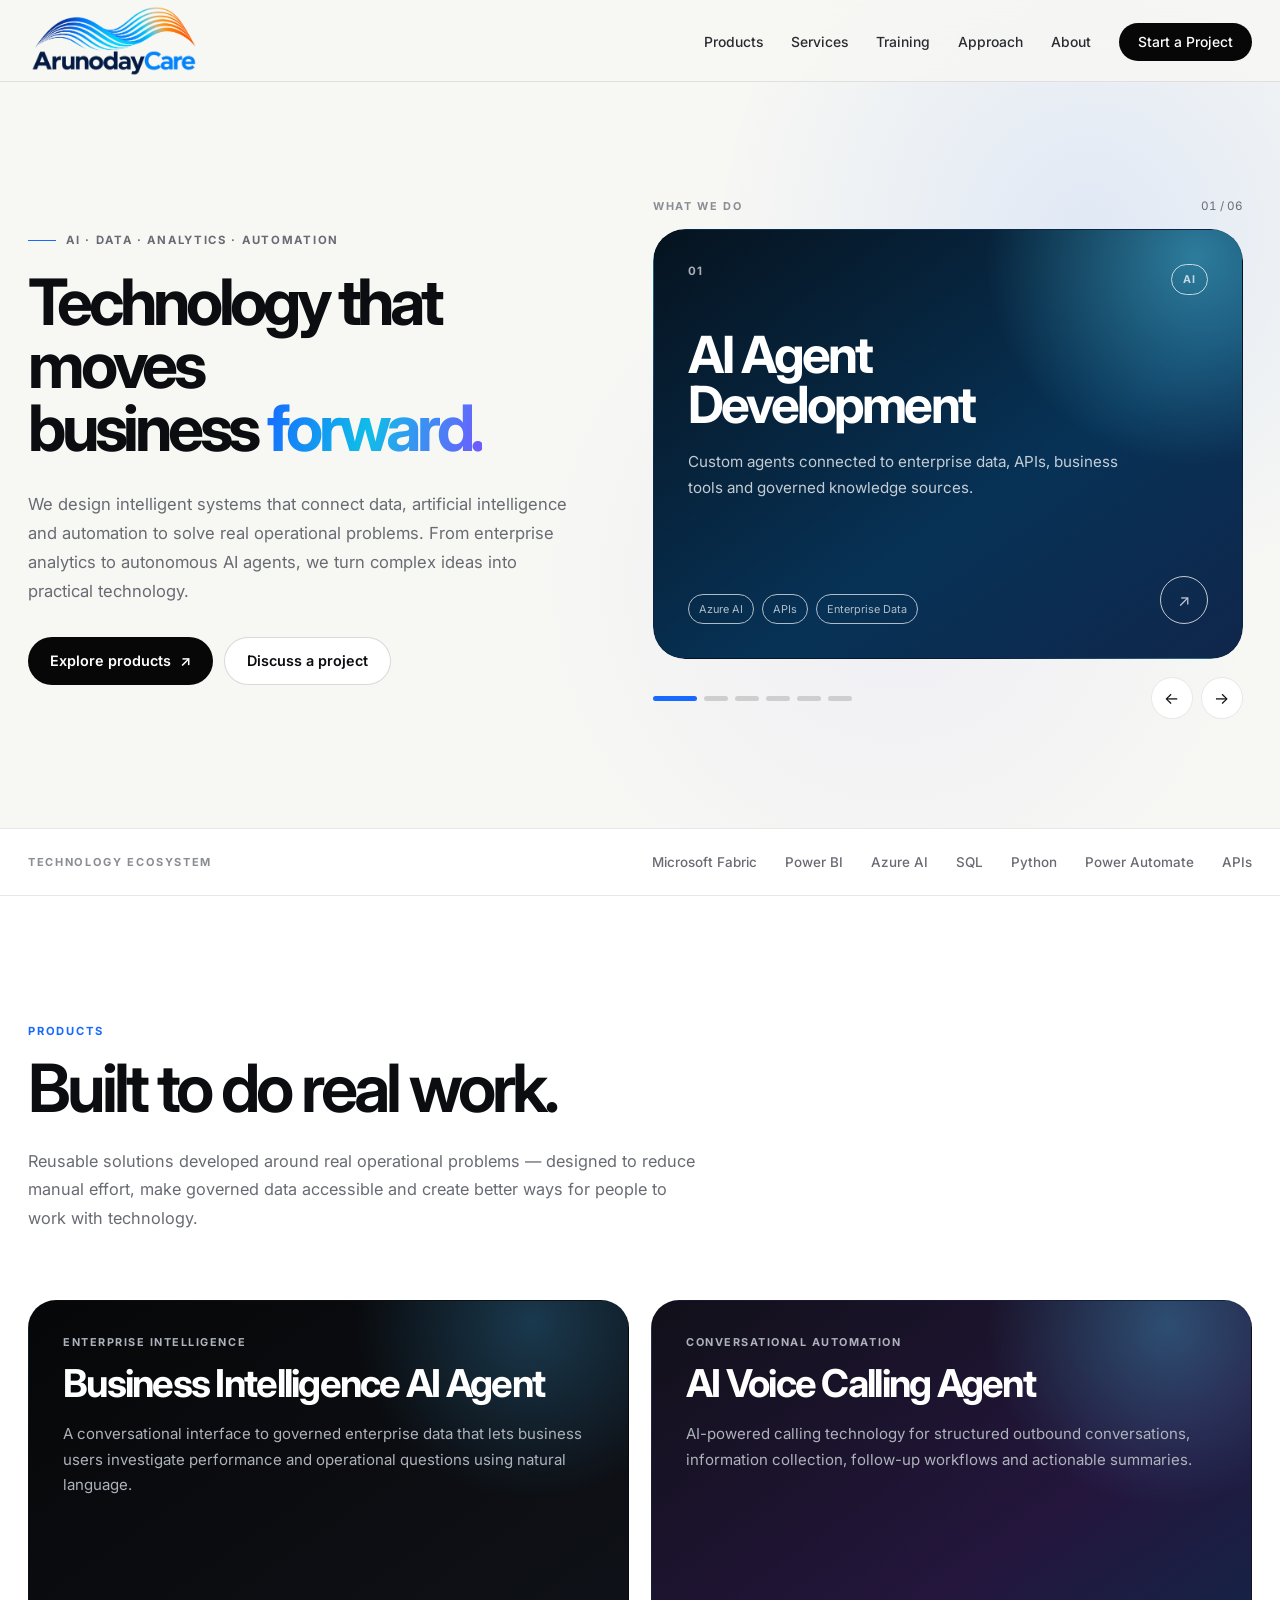
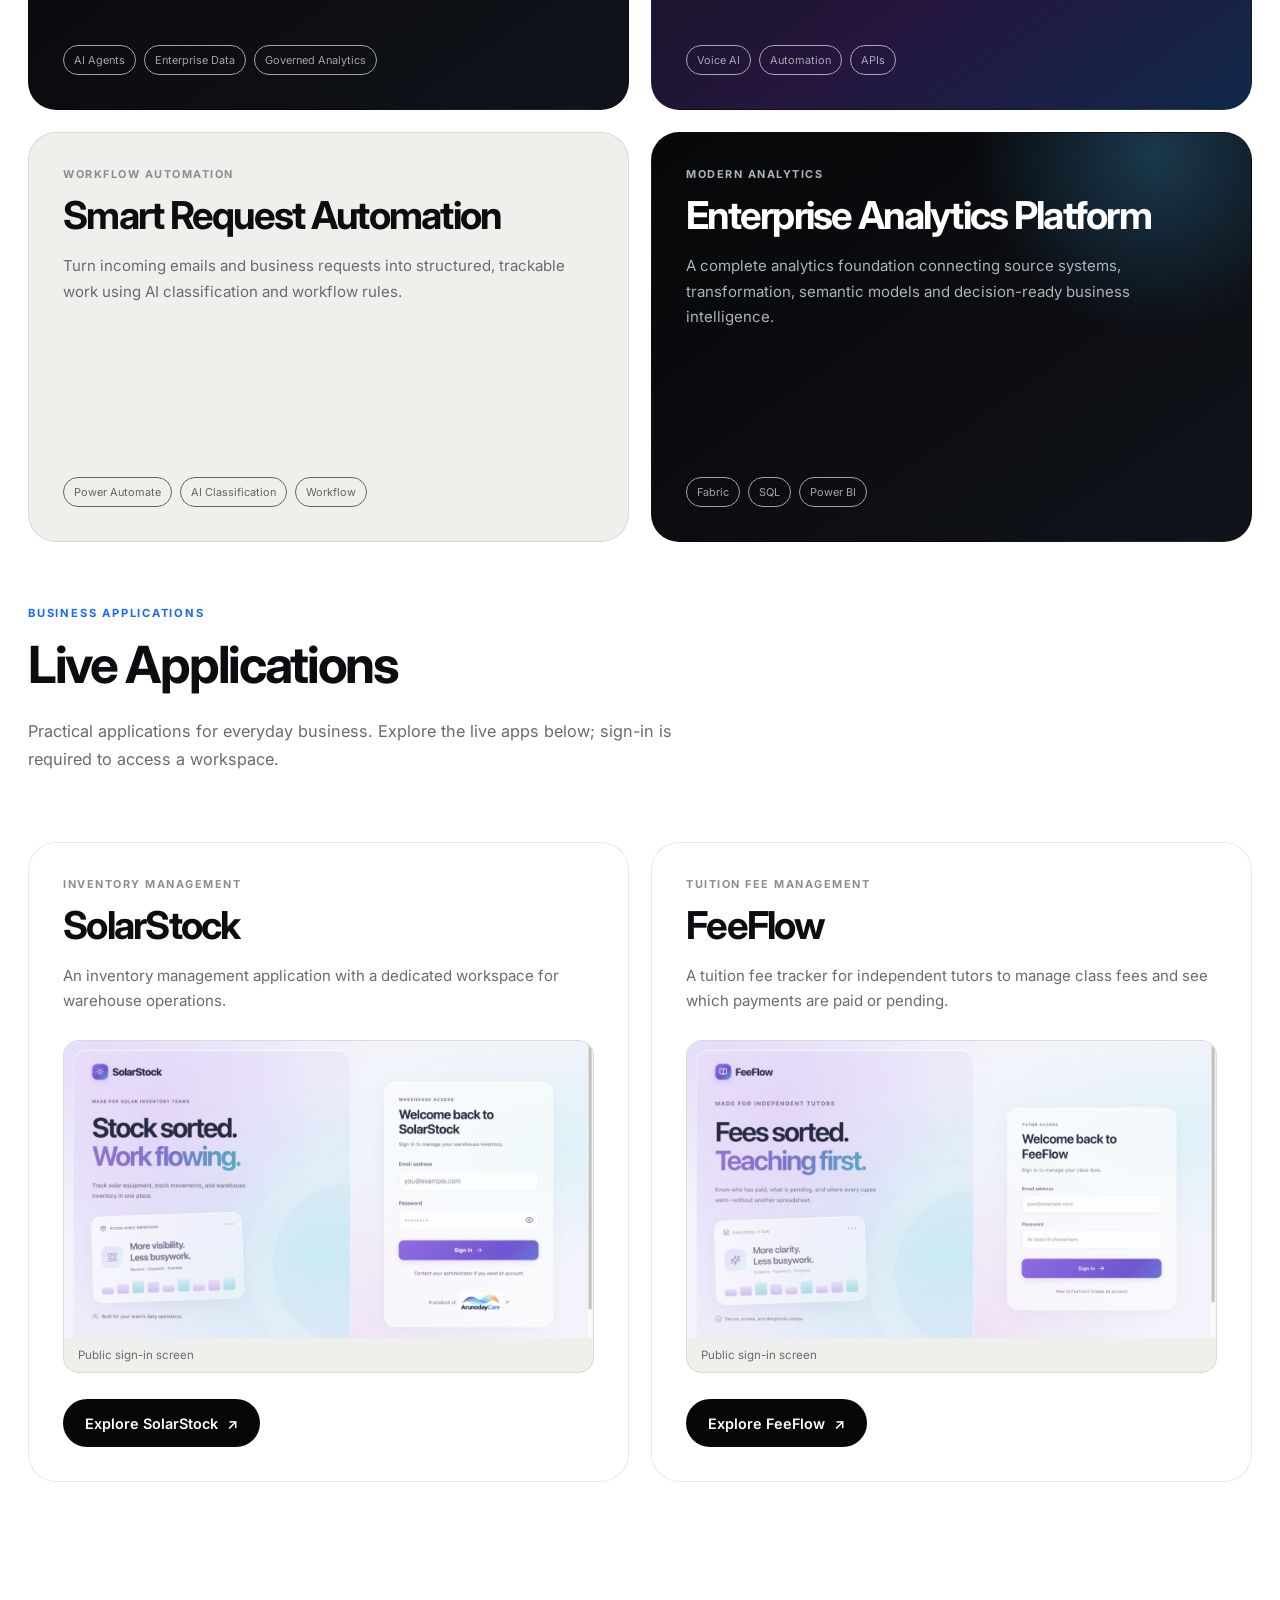
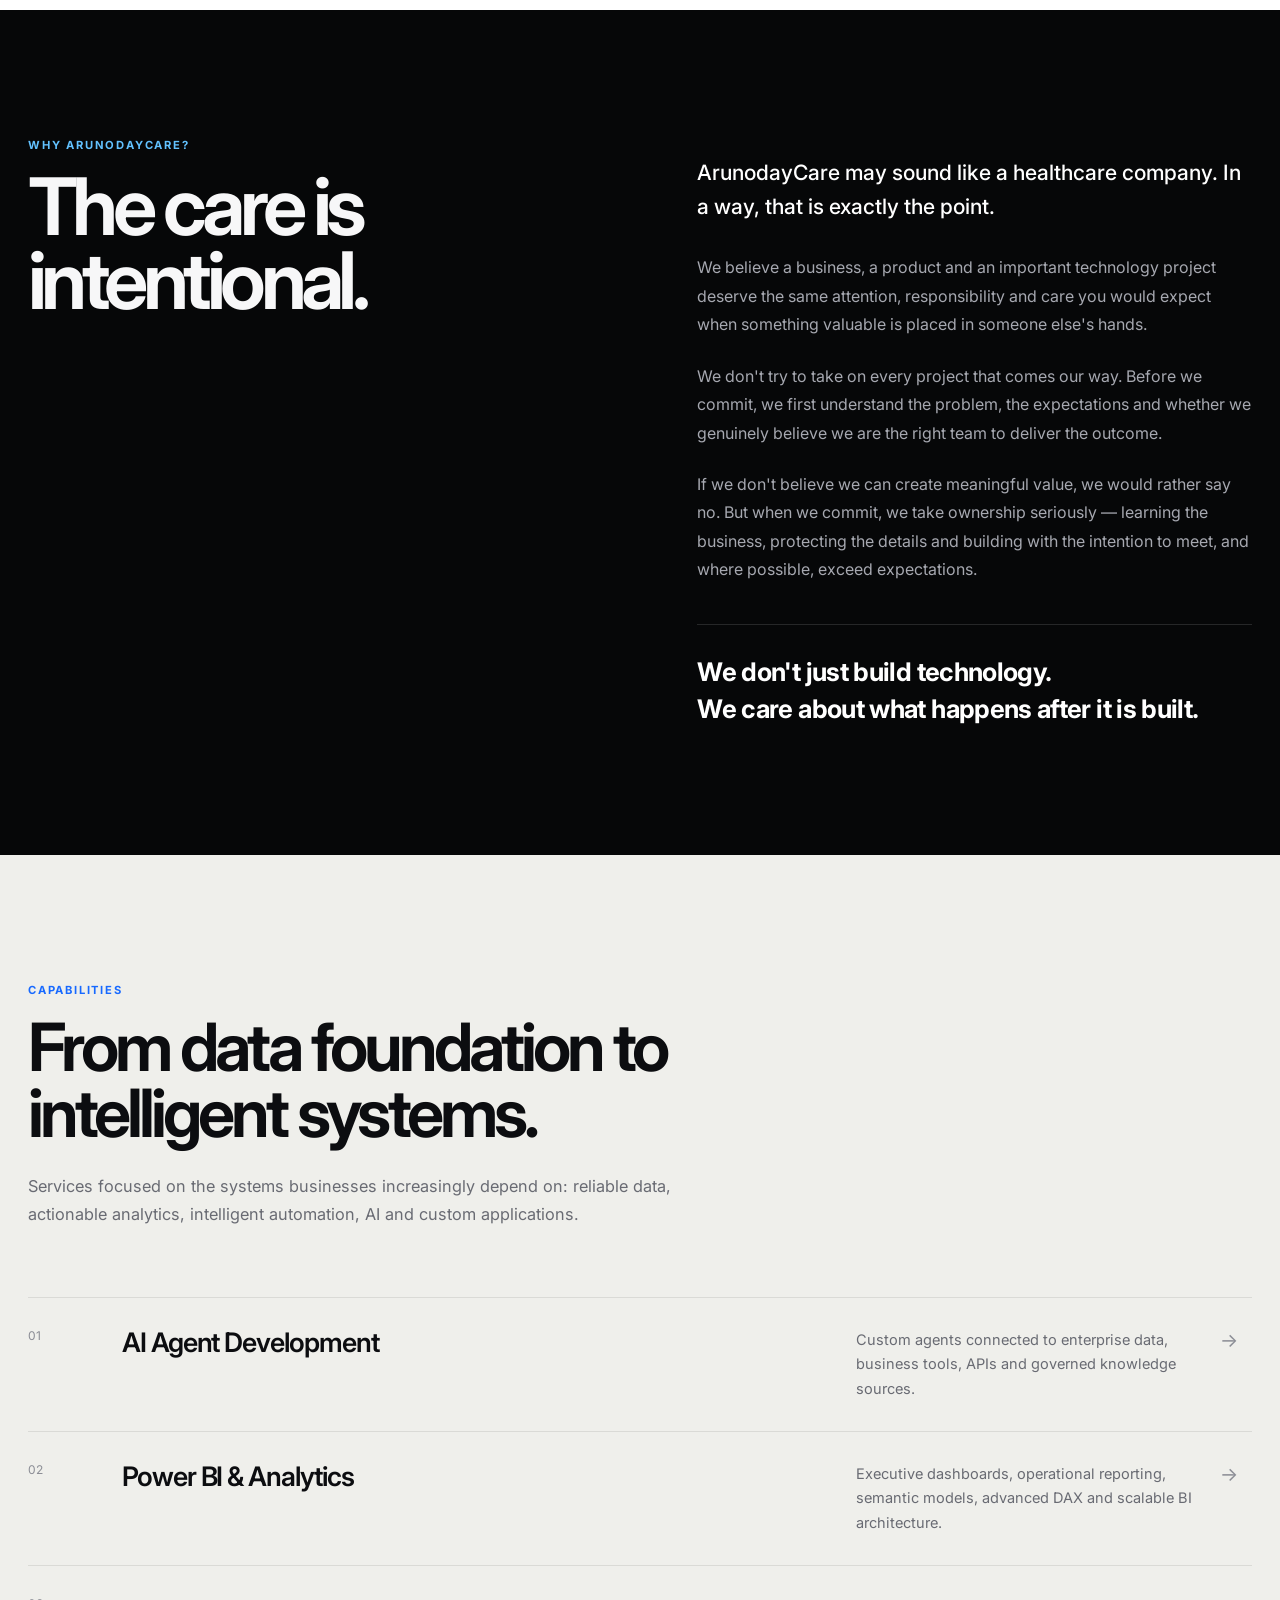
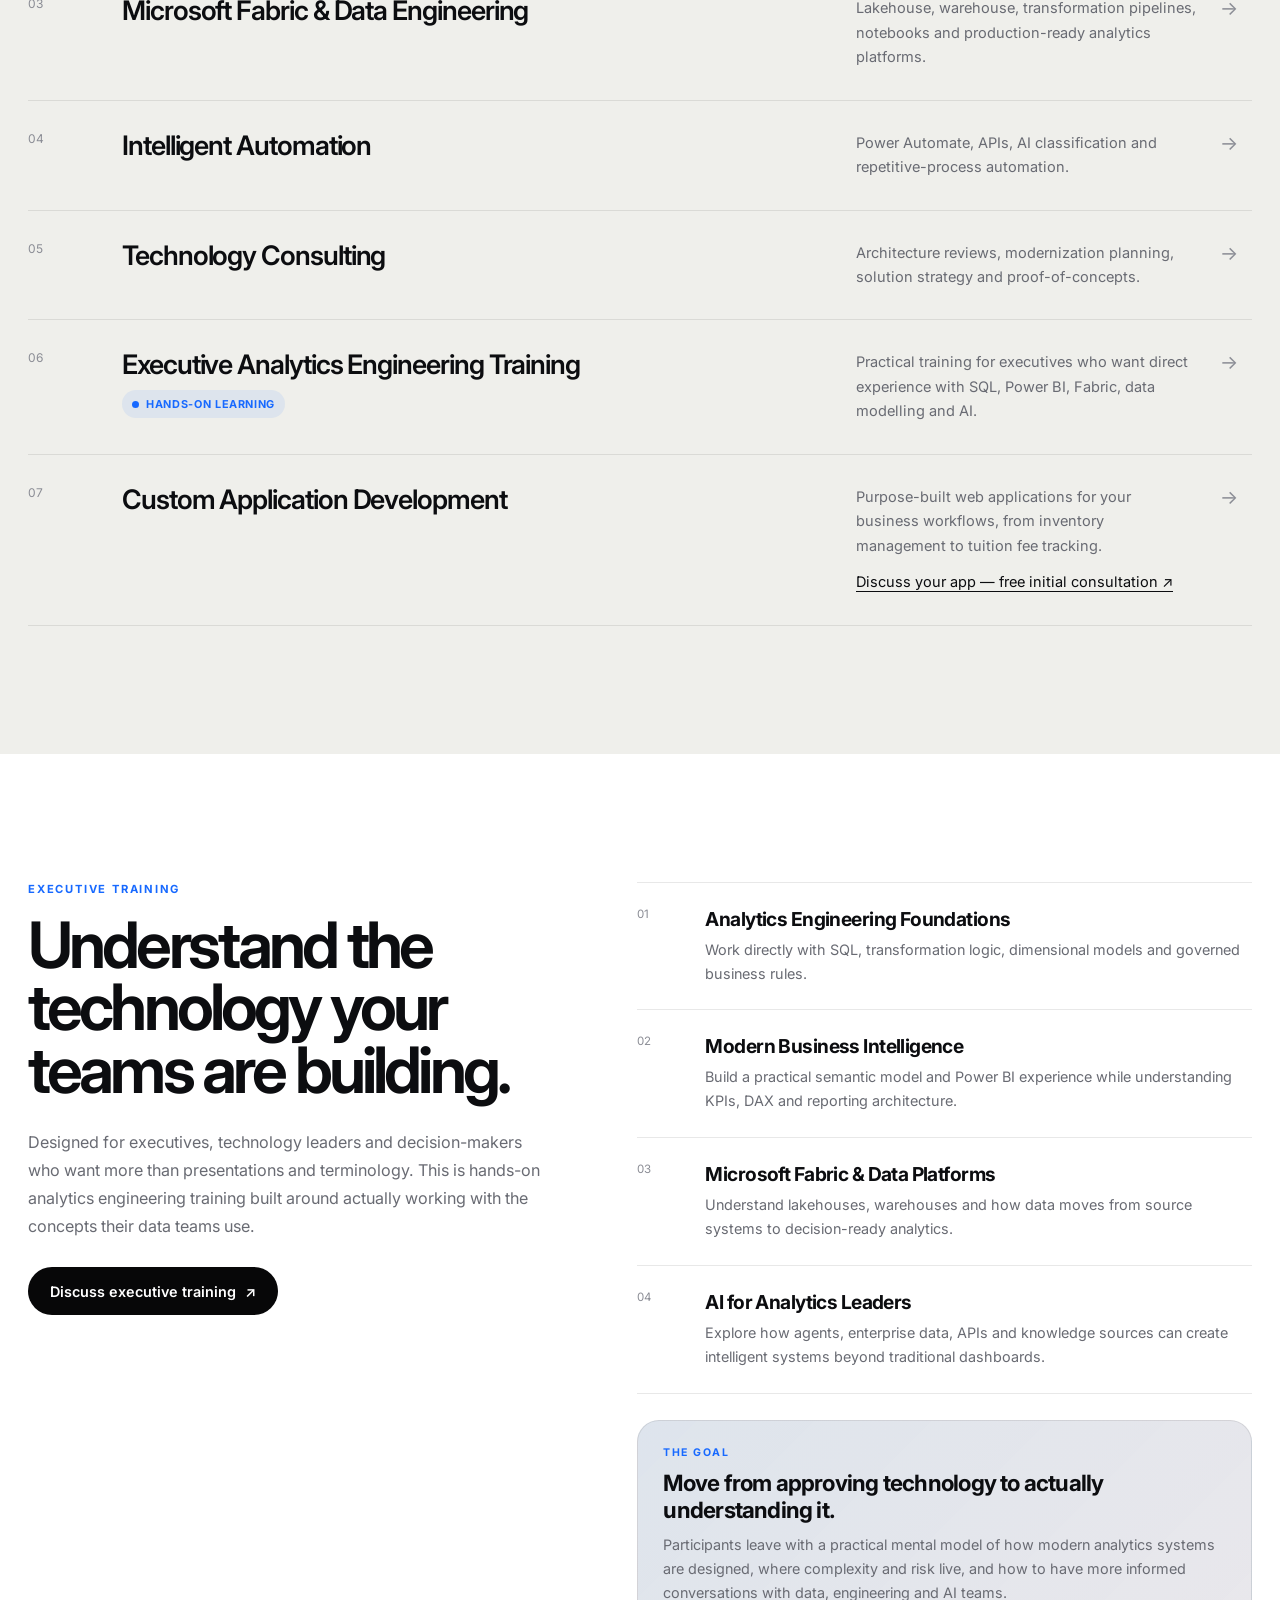
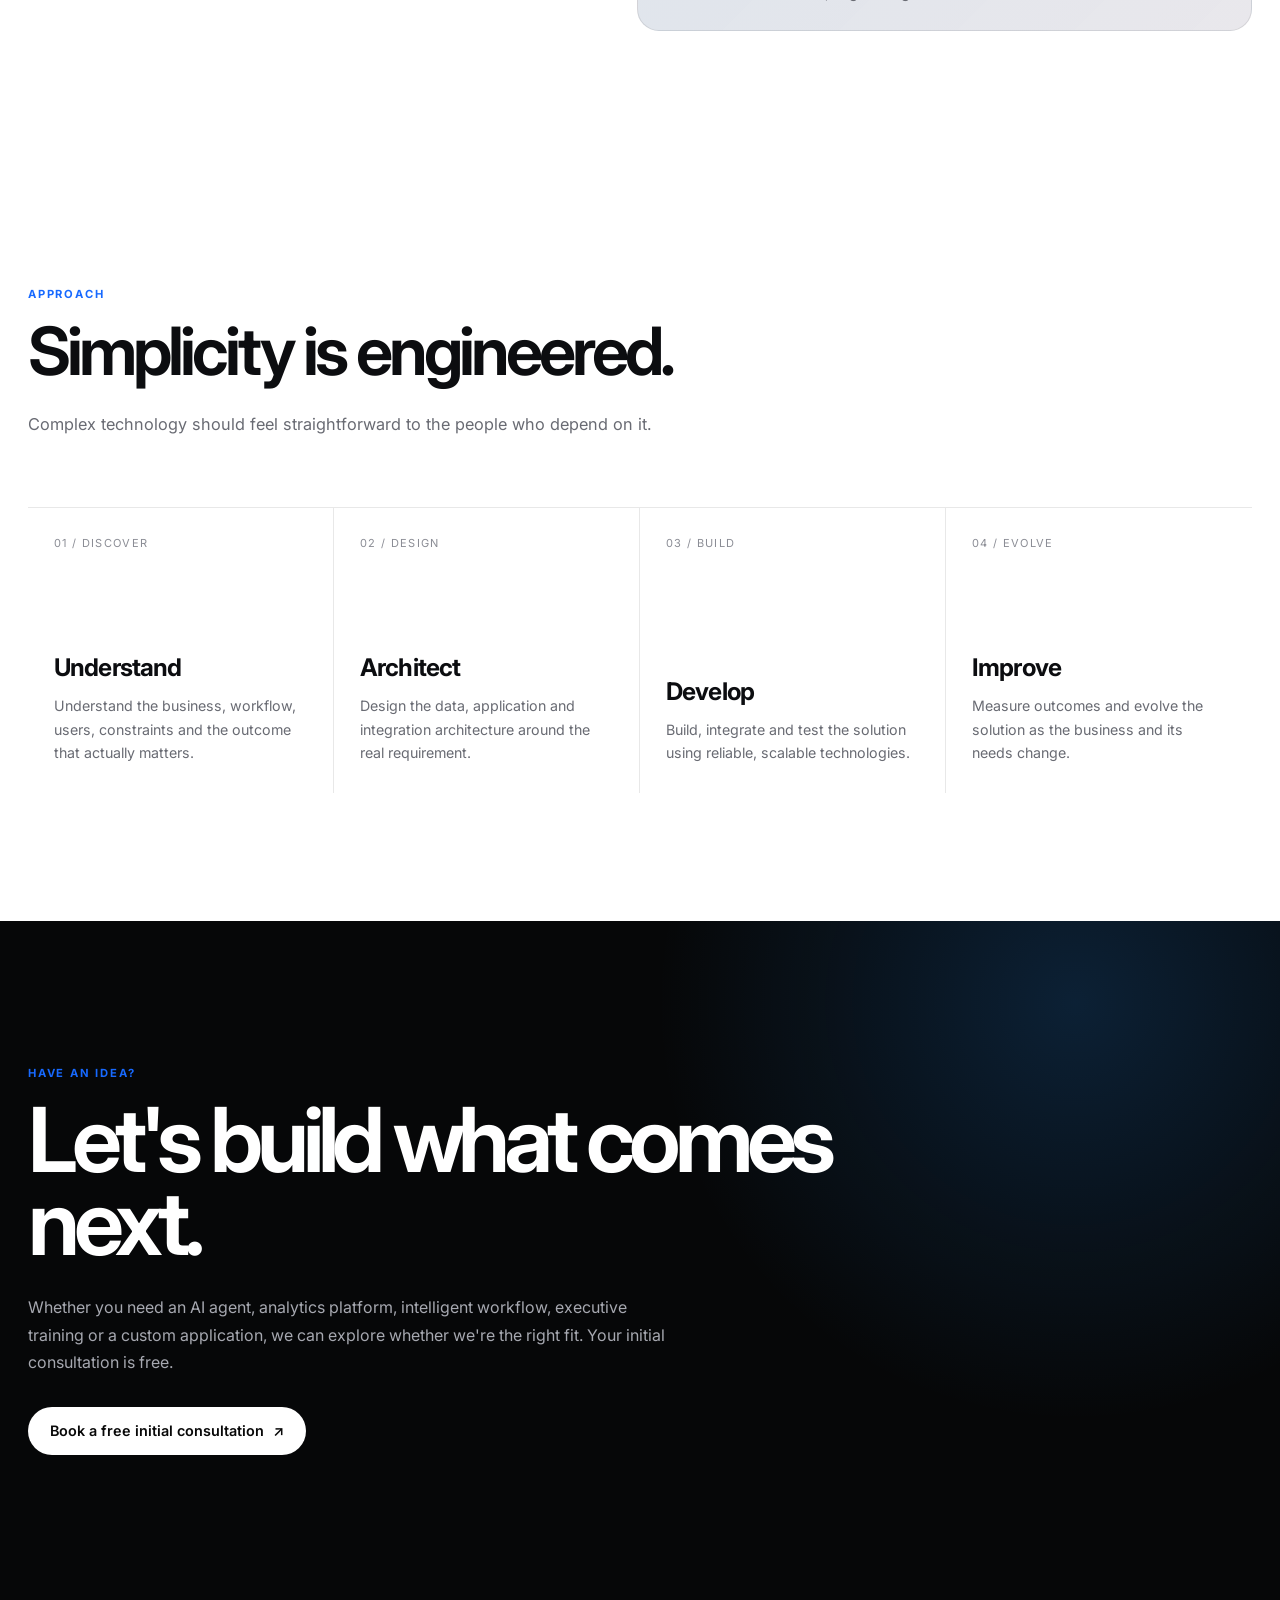
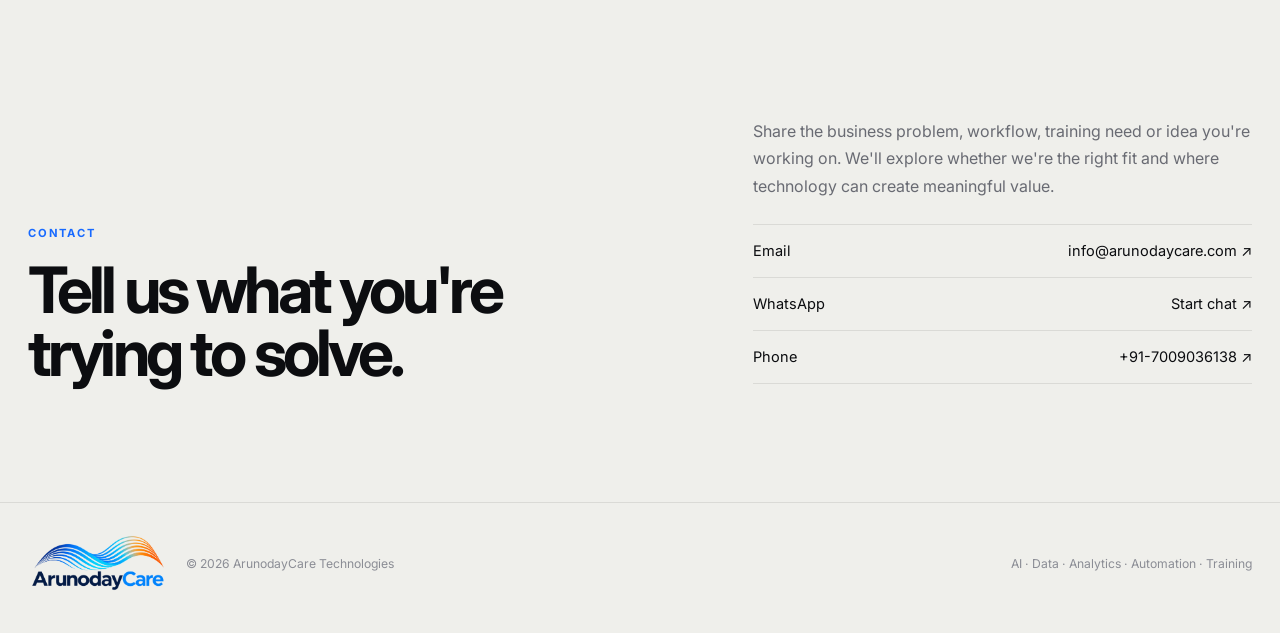
==== index.html @ e67cbe28 "Refresh SolarStock showcase with the live branded login screenshot" ====
<!DOCTYPE html>
<html lang="en">

<head>

    <meta charset="UTF-8">

    <link rel="stylesheet" href="assets/analytics-consent.css">
    <script defer src="assets/analytics-config.js"></script>
    <script defer src="assets/analytics.js"></script>

    <meta
        name="viewport"
        content="width=device-width, initial-scale=1.0"
    >

    <meta
        name="color-scheme"
        content="light dark"
    >

    <meta
        name="theme-color"
        content="#f7f7f4"
        id="themeColor"
    >

    <title>
        ArunodayCare Technologies | AI, Data & Automation
    </title>

    <meta
        name="description"
        content="ArunodayCare Technologies builds AI agents, analytics platforms, automation solutions and executive analytics engineering training."
    >

    <link rel="icon" href="favicon.ico" sizes="16x16 32x32 48x48">
    <link rel="icon" type="image/png" sizes="32x32" href="assets/brand/favicon-32x32.png">
    <link rel="icon" type="image/png" sizes="16x16" href="assets/brand/favicon-16x16.png">
    <link rel="apple-touch-icon" sizes="180x180" href="assets/brand/apple-touch-icon.png">

    <meta property="og:type" content="website">
    <meta property="og:title" content="ArunodayCare Technologies | AI, Data &amp; Automation">
    <meta property="og:description" content="AI agents, analytics platforms, automation solutions and executive analytics engineering training.">
    <meta property="og:image" content="https://arunodaycare.com/assets/brand/social-card.png">
    <meta property="og:image:width" content="1200">
    <meta property="og:image:height" content="630">
    <meta property="og:image:alt" content="ArunodayCare logo">
    <meta name="twitter:card" content="summary_large_image">
    <meta name="twitter:image" content="https://arunodaycare.com/assets/brand/social-card.png">
    <meta name="twitter:image:alt" content="ArunodayCare logo">


    <link
        rel="preconnect"
        href="https://fonts.googleapis.com"
    >

    <link
        rel="preconnect"
        href="https://fonts.gstatic.com"
        crossorigin
    >

    <link
        href="https://fonts.googleapis.com/css2?family=Inter:wght@400;500;600;700;800&display=swap"
        rel="stylesheet"
    >


<style>

/* ==========================================================
   DESIGN SYSTEM
========================================================== */

:root {

    color-scheme: light;

    --bg: #f7f7f4;

    --surface: #ffffff;
    --surface-2: #efefeb;
    --surface-3: #e8e8e3;

    --text: #0c0d10;
    --text-soft: #2a2b30;

    --muted: #696b73;
    --muted-2: #8b8d95;

    --border: rgba(0, 0, 0, .09);
    --border-strong: rgba(0, 0, 0, .15);

    --nav-bg: rgba(247, 247, 244, .84);

    --blue: #1769ff;
    --cyan: #10bde8;
    --violet: #7257ff;
    --green: #27c58a;

    --dark-section: #060708;

    --dark-text: #f7f7f8;
    --dark-muted: #a6a8b0;

    --button-bg: #070708;
    --button-text: #ffffff;

    --shadow:
        0 24px 70px
        rgba(0, 0, 0, .10);

    --max-width: 1380px;

    --ease:
        cubic-bezier(.22, .8, .2, 1);

}


/* ==========================================================
   DARK MODE
========================================================== */

@media (prefers-color-scheme: dark) {

    :root {

        color-scheme: dark;

        --bg: #090a0c;

        --surface: #0e1013;
        --surface-2: #15171b;
        --surface-3: #1d2025;

        --text: #f6f7f8;
        --text-soft: #dfe1e4;

        --muted: #a1a4ac;
        --muted-2: #7f828b;

        --border:
            rgba(255, 255, 255, .09);

        --border-strong:
            rgba(255, 255, 255, .16);

        --nav-bg:
            rgba(9, 10, 12, .84);

        --blue: #4b8cff;
        --cyan: #36cdf1;
        --violet: #8c79ff;

        --button-bg: #f5f5f5;
        --button-text: #060607;

        --shadow:
            0 26px 80px
            rgba(0, 0, 0, .38);

    }

}



/* ==========================================================
   RESET
========================================================== */

* {

    box-sizing: border-box;

    margin: 0;

    padding: 0;

}


html {

    scroll-behavior: smooth;

}


body {

    font-family:
        "Inter",
        -apple-system,
        BlinkMacSystemFont,
        "Segoe UI",
        sans-serif;

    background: var(--bg);

    color: var(--text);

    overflow-x: hidden;

    -webkit-font-smoothing:
        antialiased;

    text-rendering:
        optimizeLegibility;

}


img {

    display: block;

    max-width: 100%;

}


a {

    color: inherit;

    text-decoration: none;

}


button {

    font: inherit;

}


section {

    scroll-margin-top: 90px;

}


.container {

    width:
        min(
            calc(100% - 56px),
            var(--max-width)
        );

    margin-inline: auto;

}



/* ==========================================================
   NAVIGATION
========================================================== */

.navbar {

    position: fixed;

    top: 0;

    left: 0;

    width: 100%;

    height: 82px;

    z-index: 1000;

    background: var(--nav-bg);

    backdrop-filter:
        blur(24px)
        saturate(170%);

    -webkit-backdrop-filter:
        blur(24px)
        saturate(170%);

    border-bottom:
        1px solid var(--border);

    transition:
        box-shadow .25s ease,
        background .25s ease;

}


.navbar.scrolled {

    box-shadow:
        0 12px 30px
        rgba(0, 0, 0, .07);

}


.nav-inner {

    width:
        min(
            calc(100% - 56px),
            var(--max-width)
        );

    height: 100%;

    margin-inline: auto;

    display: flex;

    align-items: center;

    justify-content: space-between;

    gap: 28px;

}


/* BRAND */

.brand {

    display: flex;

    align-items: center;

    gap: 12px;

    min-width: 0;

}


.brand-logo {

    width: 172px;

    height: 70px;

    object-fit: contain;

}


/* LINKS */

.nav-links {

    list-style: none;

    display: flex;

    align-items: center;

    gap: 28px;

}


.nav-links a {

    color: var(--text-soft);

    font-size: .87rem;

    font-weight: 500;

    transition:
        color .2s ease;

}


.nav-links a:hover {

    color: var(--blue);

}


.nav-cta {

    padding:
        11px 19px;

    border-radius:
        999px;

    background:
        var(--button-bg);

    color:
        var(--button-text)
        !important;

}


.menu-button {

    display: none;

    width: 44px;

    height: 44px;

    border-radius: 12px;

    border:
        1px solid
        var(--border);

    background:
        var(--surface);

    color:
        var(--text);

    cursor: pointer;

}



/* ==========================================================
   HERO
========================================================== */

.hero {

    min-height: 92vh;

    padding-top: 82px;

    display: flex;

    align-items: center;

    position: relative;

    overflow: hidden;

    background:

        radial-gradient(
            circle at 85% 28%,
            rgba(23, 105, 255, .10),
            transparent 30%
        ),

        radial-gradient(
            circle at 70% 70%,
            rgba(114, 87, 255, .06),
            transparent 34%
        ),

        var(--bg);

}


.hero-content {

    position: relative;

    z-index: 2;

    padding:
        70px 0 62px;

}


.hero-grid {

    display: grid;

    grid-template-columns:
        minmax(0, .94fr)
        minmax(500px, 1.06fr);

    gap:
        clamp(
            48px,
            6vw,
            110px
        );

    align-items: center;

}


.hero-kicker {

    display: flex;

    align-items: center;

    gap: 10px;

    margin-bottom: 24px;

    color: var(--muted);

    font-size: .71rem;

    font-weight: 700;

    letter-spacing: .15em;

    text-transform: uppercase;

}


.hero-kicker::before {

    content: "";

    width: 28px;

    height: 1px;

    background: var(--blue);

}


.hero h1 {

    max-width: 760px;

    font-size:
        clamp(
            3.4rem,
            5vw,
            5.9rem
        );

    line-height: .98;

    letter-spacing: -.066em;

    font-weight: 700;

}


.gradient-text {

    background:

        linear-gradient(
            105deg,
            var(--blue),
            var(--cyan) 48%,
            var(--violet)
        );

    -webkit-background-clip: text;

    background-clip: text;

    color: transparent;

}


.hero-copy {

    max-width: 610px;

    margin-top: 30px;

    color: var(--muted);

    font-size: 1.04rem;

    line-height: 1.76;

}


.hero-actions {

    display: flex;

    flex-wrap: wrap;

    gap: 11px;

    margin-top: 30px;

}



/* ==========================================================
   BUTTONS
========================================================== */

.button {

    display: inline-flex;

    align-items: center;

    justify-content: center;

    gap: 9px;

    min-height: 48px;

    padding:
        0 22px;

    border-radius:
        999px;

    font-size: .9rem;

    font-weight: 600;

    transition:
        transform .24s var(--ease),
        border-color .24s ease,
        opacity .24s ease;

}


.button:hover {

    transform:
        translateY(-2px);

}


.button-primary {

    color:
        var(--button-text);

    background:
        var(--button-bg);

}


.button-primary:hover {

    opacity: .88;

}


.button-secondary {

    color: var(--text);

    background:
        var(--surface);

    border:
        1px solid
        var(--border-strong);

}


.button-secondary:hover {

    border-color:
        var(--blue);

}



/* ==========================================================
   HERO SERVICES CAROUSEL
========================================================== */

.service-stage {

    position: relative;

    min-height: 550px;

    display: flex;

    align-items: center;

    justify-content: center;

}


.service-stage::before {

    content: "";

    position: absolute;

    width: 430px;

    height: 430px;

    border-radius: 50%;

    background:

        radial-gradient(
            circle at 35% 30%,
            rgba(47,195,255,.24),
            rgba(47,120,255,.08) 44%,
            transparent 68%
        );

    filter: blur(8px);

    pointer-events: none;

}


.carousel-shell {

    width:
        min(
            100%,
            590px
        );

    position: relative;

}


.carousel-header {

    display: flex;

    justify-content:
        space-between;

    align-items: center;

    gap: 20px;

    margin-bottom: 16px;

}


.carousel-label {

    color: var(--muted-2);

    font-size: .68rem;

    font-weight: 700;

    letter-spacing: .15em;

    text-transform: uppercase;

}


.carousel-count {

    color: var(--muted);

    font-size: .73rem;

    font-variant-numeric:
        tabular-nums;

}


.carousel-window {

    position: relative;

    min-height: 430px;

    overflow: hidden;

    border-radius: 32px;

}


.carousel-track {

    position: relative;

    display: grid;

    width: 100%;

    min-height: 430px;

}


.service-slide {

    position: relative;

    grid-area: 1 / 1;

    min-width: 0;

    padding: 34px;

    border-radius: 32px;

    overflow: hidden;

    display: flex;

    flex-direction: column;

    justify-content:
        space-between;

    border:
        1px solid
        var(--border);

    box-shadow:
        var(--shadow);

    transform:
        translateX(104%)
        scale(.96);

    opacity: 0;

    visibility: hidden;

    pointer-events: none;

    transition:

        transform
        .68s
        var(--ease),

        opacity
        .48s ease;

}


.service-slide.active {

    transform:
        translateX(0)
        scale(1);

    opacity: 1;

    visibility: visible;

    pointer-events: auto;

    z-index: 3;

}


.service-slide.exit-left {

    transform:
        translateX(-104%)
        scale(.96);

    opacity: 0;

    visibility: visible;

    z-index: 2;

}


.service-slide.enter-left {

    transform:
        translateX(-104%)
        scale(.96);

}



/* CAROUSEL COLORS */

.slide-blue {

    color: white;

    background:

        radial-gradient(
            circle at 92% 6%,
            rgba(92,221,255,.45),
            transparent 31%
        ),

        linear-gradient(
            145deg,
            #06131f,
            #073256 60%,
            #10264b
        );

}


.slide-black {

    color: white;

    background:

        radial-gradient(
            circle at 80% 12%,
            rgba(114,87,255,.38),
            transparent 32%
        ),

        linear-gradient(
            145deg,
            #050607,
            #101319
        );

}


.slide-violet {

    color: white;

    background:

        radial-gradient(
            circle at 90% 10%,
            rgba(64,220,255,.32),
            transparent 28%
        ),

        linear-gradient(
            145deg,
            #17121f,
            #301b59 60%,
            #12214a
        );

}


.slide-light {

    color: var(--text);

    background:

        radial-gradient(
            circle at 92% 8%,
            rgba(23,105,255,.12),
            transparent 30%
        ),

        var(--surface);

}


.slide-green {

    color: #0d1713;

    background:

        radial-gradient(
            circle at 92% 8%,
            rgba(255,255,255,.55),
            transparent 24%
        ),

        linear-gradient(
            145deg,
            #d9f8e8,
            #b9efd8 58%,
            #b9e4f2
        );

}


.slide-training {

    color: #0c0d10;

    background:

        radial-gradient(
            circle at 86% 10%,
            rgba(255,255,255,.72),
            transparent 24%
        ),

        linear-gradient(
            145deg,
            #f3e9ff,
            #dbe7ff 55%,
            #d8f4ef
        );

}



/* CARD CONTENT */

.slide-top {

    display: flex;

    justify-content:
        space-between;

    align-items:
        flex-start;

    gap: 18px;

}


.slide-number {

    font-size: .72rem;

    font-weight: 700;

    letter-spacing: .13em;

    opacity: .65;

}


.slide-pill {

    padding:
        8px 11px;

    border-radius:
        999px;

    border:
        1px solid
        currentColor;

    font-size: .67rem;

    font-weight: 700;

    letter-spacing: .08em;

    text-transform:
        uppercase;

    opacity: .72;

}


.slide-main {

    padding-top: 34px;

}


.service-slide h2 {

    max-width: 440px;

    font-size:
        clamp(
            2.3rem,
            4vw,
            4.1rem
        );

    line-height: .98;

    letter-spacing: -.055em;

    font-weight: 700;

}


.service-slide p {

    max-width: 450px;

    margin-top: 20px;

    font-size: .95rem;

    line-height: 1.67;

    opacity: .76;

}


.slide-bottom {

    display: flex;

    justify-content:
        space-between;

    align-items:
        flex-end;

    gap: 20px;

    margin-top: 40px;

}


.slide-stack {

    display: flex;

    flex-wrap: wrap;

    gap: 8px;

}


.slide-stack span {

    padding:
        7px 10px;

    border-radius:
        999px;

    border:
        1px solid
        currentColor;

    font-size: .68rem;

    opacity: .68;

}


.slide-arrow {

    flex:
        0 0 48px;

    width: 48px;

    height: 48px;

    display: grid;

    place-items: center;

    border-radius: 50%;

    border:
        1px solid
        currentColor;

    font-size: 1rem;

    opacity: .75;

}



/* CAROUSEL NAVIGATION */

.carousel-controls {

    display: flex;

    align-items: center;

    justify-content:
        space-between;

    gap: 18px;

    margin-top: 18px;

}


.carousel-dots {

    display: flex;

    gap: 7px;

    flex-wrap: wrap;

}


.carousel-dot {

    width: 24px;

    height: 5px;

    border: 0;

    border-radius:
        999px;

    background:
        var(--border-strong);

    cursor: pointer;

    transition:
        width .25s ease,
        background .25s ease;

}


.carousel-dot.active {

    width: 44px;

    background:
        var(--blue);

}


.carousel-arrows {

    display: flex;

    gap: 8px;

}


.carousel-button {

    width: 42px;

    height: 42px;

    display: grid;

    place-items: center;

    border-radius: 50%;

    border:
        1px solid
        var(--border);

    color: var(--text);

    background:
        var(--surface);

    cursor: pointer;

}


.carousel-button:hover {

    border-color:
        var(--blue);

}



/* ==========================================================
   TECHNOLOGY BAR
========================================================== */

.tech-strip {

    background:
        var(--surface);

    border-top:
        1px solid
        var(--border);

    border-bottom:
        1px solid
        var(--border);

    padding:
        25px 0;

}


.tech-row {

    display: flex;

    justify-content:
        space-between;

    align-items: center;

    gap: 30px;

    flex-wrap: wrap;

}


.tech-label {

    color: var(--muted-2);

    font-size: .69rem;

    font-weight: 700;

    letter-spacing: .15em;

    text-transform:
        uppercase;

}


.tech-list {

    display: flex;

    flex-wrap: wrap;

    gap: 28px;

}


.tech-list span {

    color: var(--muted);

    font-size: .84rem;

    font-weight: 500;

}



/* ==========================================================
   SECTIONS
========================================================== */

.section {

    padding:
        128px 0;

}


.section-light {

    background:
        var(--surface);

    color:
        var(--text);

}


.section-grey {

    background:
        var(--surface-2);

    color:
        var(--text);

}


.section-dark {

    background:
        var(--dark-section);

    color:
        var(--dark-text);

}


.section-heading {

    max-width: 900px;

    margin-bottom: 68px;

}


.eyebrow {

    display: block;

    margin-bottom: 18px;

    color: var(--blue);

    font-size: .7rem;

    font-weight: 700;

    letter-spacing: .16em;

    text-transform:
        uppercase;

}


.section-dark .eyebrow {

    color: #62c2ff;

}


.section-heading h2 {

    font-size:
        clamp(
            2.8rem,
            5.2vw,
            5.25rem
        );

    line-height: .99;

    letter-spacing: -.06em;

    font-weight: 650;

}


.section-heading p {

    max-width: 680px;

    margin-top: 25px;

    color: var(--muted);

    font-size: 1.02rem;

    line-height: 1.74;

}



/* ==========================================================
   PRODUCTS
========================================================== */

/* Public application showcase */
.live-applications {
    margin-top: 64px;
    scroll-margin-top: 110px;
}
.live-applications .section-heading h3 {
    font-size: clamp(2rem, 4vw, 3.25rem);
    line-height: 1.05;
    letter-spacing: -.045em;
}
.app-card {
    background: var(--surface);
    justify-content: flex-start;
}
.app-preview {
    margin-top: 26px;
    overflow: hidden;
    border: 1px solid var(--border);
    border-radius: 16px;
    background: var(--surface-2);
}
.app-preview img {
    width: 100%;
    height: auto;
    aspect-ratio: 16 / 9;
    object-fit: contain;
}
.app-preview figcaption {
    padding: 10px 14px;
    font-size: .72rem;
    color: var(--muted);
}
.app-card .button {
    margin-top: 26px;
    align-self: flex-start;
}
.service-consultation {
    display: inline-block;
    margin-top: 12px;
    color: var(--text);
    text-decoration: underline;
    text-underline-offset: 4px;
}
.app-card .button:focus-visible,
.service-consultation:focus-visible {
    outline: 3px solid var(--blue);
    outline-offset: 5px;
}

.product-grid {

    display: grid;

    grid-template-columns:
        repeat(
            2,
            minmax(0, 1fr)
        );

    gap: 22px;

}


.product-card {

    min-height: 410px;

    padding: 34px;

    border-radius: 28px;

    border:
        1px solid
        var(--border);

    display: flex;

    flex-direction: column;

    justify-content:
        space-between;

    overflow: hidden;

    transition:
        transform .35s
        var(--ease),
        box-shadow .35s
        var(--ease);

}


.product-card:hover {

    transform:
        translateY(-6px);

    box-shadow:
        var(--shadow);

}


.product-dark {

    color: white;

    background:

        radial-gradient(
            circle at 84% 5%,
            rgba(70,184,255,.26),
            transparent 28%
        ),

        linear-gradient(
            145deg,
            #060708,
            #10131a
        );

}


.product-violet {

    color: white;

    background:

        radial-gradient(
            circle at 86% 6%,
            rgba(78,211,255,.30),
            transparent 28%
        ),

        linear-gradient(
            145deg,
            #111019,
            #24163d 60%,
            #10284a
        );

}


.product-light {

    color:
        var(--text);

    background:
        var(--surface-2);

}


.product-label {

    color:
        var(--muted-2);

    font-size: .68rem;

    font-weight: 700;

    letter-spacing: .14em;

    text-transform:
        uppercase;

}


.product-dark
.product-label,

.product-violet
.product-label {

    color: #adb2bc;

}


.product-card h3,
.app-card h4 {

    max-width: 520px;

    margin-top: 15px;

    font-size:
        clamp(
            2rem,
            3vw,
            3.25rem
        );

    line-height: 1.02;

    letter-spacing: -.045em;

}


.product-card p {

    max-width: 560px;

    margin-top: 18px;

    color: var(--muted);

    font-size: .94rem;

    line-height: 1.7;

}


.product-dark p,

.product-violet p {

    color: #adb2bb;

}


.product-tags {

    display: flex;

    flex-wrap: wrap;

    gap: 8px;

    margin-top: 34px;

}


.product-tags span {

    padding:
        7px 10px;

    border:
        1px solid
        currentColor;

    border-radius:
        999px;

    font-size: .68rem;

    opacity: .62;

}



/* ==========================================================
   ABOUT
========================================================== */

.about-layout {

    display: grid;

    grid-template-columns:
        1.02fr
        .98fr;

    gap: 92px;

    align-items: start;

}


.about-heading {

    position: sticky;

    top: 140px;

}


.about-heading h2 {

    max-width: 760px;

    font-size:
        clamp(
            3.3rem,
            6.2vw,
            6.4rem
        );

    line-height: .93;

    letter-spacing: -.07em;

    font-weight: 650;

}


.about-story {

    padding-top: 18px;

}


.about-lead {

    color: white;

    font-size: 1.32rem;

    line-height: 1.58;

    font-weight: 500;

    margin-bottom: 30px;

}


.about-story p:not(.about-lead) {

    color:
        var(--dark-muted);

    font-size: 1rem;

    line-height: 1.78;

    margin-bottom: 23px;

}


.about-statement {

    margin-top: 40px;

    padding-top: 28px;

    border-top:
        1px solid
        rgba(255,255,255,.13);

}


.about-statement strong {

    display: block;

    color: white;

    font-size:
        clamp(
            1.25rem,
            2vw,
            1.65rem
        );

    line-height: 1.45;

    letter-spacing: -.025em;

}



/* ==========================================================
   SERVICES
========================================================== */

.service-list {

    border-top:
        1px solid
        var(--border);

}


.service-row {

    display: grid;

    grid-template-columns:
        70px
        1fr
        minmax(
            220px,
            340px
        )
        32px;

    gap: 24px;

    align-items: start;

    padding:
        30px 0;

    border-bottom:
        1px solid
        var(--border);

    transition:
        padding-left
        .25s ease;

}


.service-row:hover {

    padding-left: 10px;

}


.service-number {

    color:
        var(--muted-2);

    font-size: .75rem;

}


.service-row h3 {

    color: var(--text);

    font-size:
        clamp(
            1.5rem,
            2.1vw,
            2.3rem
        );

    line-height: 1.1;

    letter-spacing: -.04em;

    font-weight: 600;

}


.service-row p {

    color: var(--muted);

    font-size: .91rem;

    line-height: 1.68;

}


.service-arrow {

    color:
        var(--muted-2);

    font-size: 1.2rem;

}


.training-chip {

    display: inline-flex;

    align-items: center;

    gap: 7px;

    margin-top: 10px;

    padding:
        7px 10px;

    border-radius:
        999px;

    background:
        rgba(23,105,255,.08);

    color: var(--blue);

    font-size: .68rem;

    font-weight: 700;

    letter-spacing: .06em;

    text-transform:
        uppercase;

}


.training-chip::before {

    content: "";

    width: 7px;

    height: 7px;

    border-radius: 50%;

    background:
        var(--blue);

}



/* ==========================================================
   TRAINING
========================================================== */

.training-feature {

    background:
        var(--surface);

}


.training-grid {

    display: grid;

    grid-template-columns:
        .92fr
        1.08fr;

    gap: 86px;

    align-items: start;

}


.training-copy h2 {

    max-width: 700px;

    font-size:
        clamp(
            3rem,
            5vw,
            5.25rem
        );

    line-height: .98;

    letter-spacing: -.06em;

    font-weight: 650;

}


.training-copy p {

    max-width: 620px;

    margin-top: 26px;

    color: var(--muted);

    font-size: 1.01rem;

    line-height: 1.74;

}


.training-actions {

    display: flex;

    flex-wrap: wrap;

    gap: 10px;

    margin-top: 27px;

}


.training-modules {

    border-top:
        1px solid
        var(--border);

}


.training-module {

    display: grid;

    grid-template-columns:
        50px
        1fr;

    gap: 18px;

    padding:
        24px 0;

    border-bottom:
        1px solid
        var(--border);

}


.training-module
.num {

    color:
        var(--muted-2);

    font-size: .72rem;

}


.training-module h3 {

    font-size: 1.2rem;

    letter-spacing: -.03em;

    margin-bottom: 7px;

}


.training-module p {

    color: var(--muted);

    font-size: .9rem;

    line-height: 1.66;

}


.training-outcome {

    margin-top: 26px;

    padding: 25px;

    border-radius: 22px;

    border:
        1px solid
        var(--border);

    background:

        linear-gradient(
            135deg,
            rgba(23,105,255,.08),
            rgba(114,87,255,.05)
        ),

        var(--surface-2);

}


.training-outcome small {

    display: block;

    color: var(--blue);

    font-size: .66rem;

    font-weight: 700;

    letter-spacing: .14em;

    text-transform:
        uppercase;

    margin-bottom: 10px;

}


.training-outcome h3 {

    font-size: 1.4rem;

    letter-spacing: -.035em;

    margin-bottom: 10px;

}


.training-outcome p {

    color: var(--muted);

    font-size: .9rem;

    line-height: 1.68;

}



/* ==========================================================
   APPROACH
========================================================== */

.process-grid {

    display: grid;

    grid-template-columns:
        repeat(4, 1fr);

    border-top:
        1px solid
        var(--border);

}


.process-card {

    min-height: 285px;

    padding:
        28px 26px;

    border-right:
        1px solid
        var(--border);

    display: flex;

    flex-direction: column;

    justify-content:
        space-between;

}


.process-card:last-child {

    border-right: 0;

}


.process-card
.num {

    color:
        var(--muted-2);

    font-size: .69rem;

    letter-spacing: .12em;

}


.process-card h3 {

    font-size: 1.52rem;

    letter-spacing: -.035em;

    margin-bottom: 12px;

}


.process-card p {

    color: var(--muted);

    font-size: .89rem;

    line-height: 1.65;

}



/* ==========================================================
   CTA
========================================================== */

.cta {

    padding:
        145px 0;

    color: white;

    background:

        radial-gradient(
            circle at 84% 12%,
            rgba(38,147,255,.18),
            transparent 34%
        ),

        var(--dark-section);

}


.cta-inner {

    max-width: 980px;

}


.cta h2 {

    font-size:
        clamp(
            3.6rem,
            7vw,
            7rem
        );

    line-height: .93;

    letter-spacing: -.07em;

    font-weight: 650;

}


.cta p {

    max-width: 650px;

    margin:
        30px 0;

    color:
        var(--dark-muted);

    font-size: 1rem;

    line-height: 1.72;

}


.cta
.button-primary {

    color: #080808;

    background: white;

}



/* ==========================================================
   CONTACT
========================================================== */

.contact {

    padding:
        118px 0;

    background:
        var(--surface-2);

}


.contact-grid {

    display: grid;

    grid-template-columns:
        1.12fr
        .88fr;

    gap: 90px;

    align-items: end;

}


.contact h2 {

    max-width: 700px;

    font-size:
        clamp(
            3rem,
            5vw,
            5rem
        );

    line-height: .99;

    letter-spacing: -.06em;

}


.contact-copy p {

    color: var(--muted);

    line-height: 1.72;

    margin-bottom: 24px;

}


.contact-links {

    border-top:
        1px solid
        var(--border);

}


.contact-link {

    display: flex;

    justify-content:
        space-between;

    gap: 24px;

    padding:
        17px 0;

    border-bottom:
        1px solid
        var(--border);

    color: var(--text);

    font-size: .91rem;

    transition:
        color .2s ease,
        padding-left .2s ease;

}


.contact-link:hover {

    color: var(--blue);

    padding-left: 8px;

}



/* ==========================================================
   FOOTER
========================================================== */

footer {

    padding:
        32px 0 42px;

    background:
        var(--surface-2);

    border-top:
        1px solid
        var(--border);

}


.footer-inner {

    display: flex;

    align-items: center;

    justify-content:
        space-between;

    gap: 18px;

    flex-wrap: wrap;

    color:
        var(--muted-2);

    font-size: .76rem;

}

.footer-brand {
    display: flex;
    align-items: center;
    flex-wrap: wrap;
    gap: 18px;
}

.footer-logo {
    width: 140px;
    height: 56px;
    object-fit: contain;
}



/* ==========================================================
   SCROLL REVEAL
========================================================== */

.reveal {

    opacity: 0;

    transform:
        translateY(24px);

    transition:
        opacity
        .75s
        var(--ease),

        transform
        .75s
        var(--ease);

}


.reveal.visible {

    opacity: 1;

    transform: none;

}



/* ==========================================================
   TABLET
========================================================== */

@media (max-width: 1080px) {

    .hero-grid {

        grid-template-columns:
            1fr;

        gap: 52px;

    }


    .hero h1 {

        max-width: 900px;

    }


    .service-stage {

        min-height: auto;

    }


    .carousel-shell {

        max-width: 760px;

    }


    .about-layout,

    .training-grid,

    .contact-grid {

        grid-template-columns:
            1fr;

        gap: 54px;

    }


    .about-heading {

        position: static;

    }


    .service-row {

        grid-template-columns:
            55px
            1fr;

    }


    .service-row p {

        grid-column: 2;

    }


    .service-arrow {

        display: none;

    }


    .process-grid {

        grid-template-columns:
            1fr 1fr;

    }

}



/* ==========================================================
   MOBILE NAV
========================================================== */

@media (max-width: 860px) {

    .menu-button {

        display: grid;

        place-items: center;

    }


    .nav-links {

        display: none;

        position: absolute;

        top: 82px;

        left: 0;

        width: 100%;

        padding:
            26px 28px 30px;

        flex-direction: column;

        align-items:
            flex-start;

        background:
            var(--surface);

        border-bottom:
            1px solid
            var(--border);

        box-shadow:
            0 18px 30px
            rgba(0,0,0,.08);

    }


    .nav-links.active {

        display: flex;

    }


    .product-grid {

        grid-template-columns:
            1fr;

    }

}



/* ==========================================================
   PHONE
========================================================== */

@media (max-width: 640px) {

    .container,

    .nav-inner {

        width:
            calc(
                100% - 30px
            );

    }


    .navbar {

        height: 74px;

    }


    .nav-links {

        top: 74px;

    }


    .brand-logo {

        width: 140px;

        height: 56px;

    }


    /* HERO */

    .hero {

        min-height: auto;

        padding-top: 74px;

    }


    .hero-content {

        padding:
            68px 0 55px;

    }


    .hero-grid {

        gap: 42px;

    }


    .hero h1 {

        font-size:
            clamp(
                3rem,
                14vw,
                4.6rem
            );

        letter-spacing: -.06em;

    }


    .hero-copy {

        font-size: .98rem;

    }


    .hero-actions {

        width: 100%;

    }


    .hero-actions
    .button {

        width: 100%;

    }


    /* CAROUSEL */

    .service-stage {

        width: 100%;

    }


    .carousel-window,

    .carousel-track {

        min-height: 455px;

    }


    .service-slide {

        padding:
            26px 24px;

        border-radius: 24px;

    }


    .service-slide h2 {

        font-size:
            clamp(
                2.35rem,
                12vw,
                3.4rem
            );

    }


    .service-slide p {

        font-size: .9rem;

    }


    .slide-arrow {

        display: none;

    }


    .carousel-arrows {

        display: none;

    }


    .carousel-dot {

        width: 18px;

    }


    .carousel-dot.active {

        width: 32px;

    }


    /* SECTIONS */

    .section {

        padding:
            88px 0;

    }


    .section-heading {

        margin-bottom: 48px;

    }


    .section-heading h2 {

        font-size:
            clamp(
                2.6rem,
                12vw,
                4rem
            );

    }


    .product-card {

        min-height: 350px;

        padding: 27px;

        border-radius: 22px;

    }


    .about-heading h2 {

        font-size:
            clamp(
                3rem,
                14vw,
                4.8rem
            );

    }


    .about-lead {

        font-size: 1.16rem;

    }


    .service-row {

        grid-template-columns:
            36px
            1fr;

        gap: 14px;

    }


    .training-copy h2 {

        font-size:
            clamp(
                2.8rem,
                12vw,
                4.2rem
            );

    }


    .process-grid {

        grid-template-columns:
            1fr;

    }


    .process-card {

        min-height: 220px;

        border-right: 0;

        border-bottom:
            1px solid
            var(--border);

    }


    .cta {

        padding:
            105px 0;

    }


    .contact {

        padding:
            90px 0;

    }


    .contact-link {

        flex-direction:
            column;

        gap: 4px;

    }

}



/* ==========================================================
   ACCESSIBILITY
========================================================== */

@media
(prefers-reduced-motion: reduce) {

    *,

    *::before,

    *::after {

        animation-duration:
            .001ms
            !important;

        animation-iteration-count:
            1
            !important;

        scroll-behavior:
            auto
            !important;

        transition-duration:
            .001ms
            !important;

    }


    .reveal {

        opacity: 1;

        transform: none;

    }

}

</style>

</head>


<body>


<!-- ==========================================================
     NAVIGATION
========================================================== -->

<nav
    class="navbar"
    id="navbar">

    <div class="nav-inner">


        <a
            class="brand"
            href="#"
            aria-label="ArunodayCare Technologies home">


            <picture>
                <source media="(prefers-color-scheme: dark)" srcset="assets/brand/logo-white.png">
                <img
                    src="assets/brand/logo-color.png"
                    alt="ArunodayCare Technologies"
                    class="brand-logo"
                    width="172"
                    height="70">
            </picture>
        </a>



        <button
            class="menu-button"
            id="menuButton"
            aria-label="Open navigation menu"
            aria-expanded="false">

            ☰

        </button>



        <ul
            class="nav-links"
            id="navLinks">


            <li>

                <a href="#products">
                    Products
                </a>

            </li>


            <li>

                <a href="#services">
                    Services
                </a>

            </li>


            <li>

                <a href="#training">
                    Training
                </a>

            </li>


            <li>

                <a href="#approach">
                    Approach
                </a>

            </li>


            <li>

                <a href="#about">
                    About
                </a>

            </li>


            <li>

                <a
                    href="#contact"
                    class="nav-cta" data-analytics-event="project_enquiry" data-analytics-placement="navigation">

                    Start a Project

                </a>

            </li>


        </ul>

    </div>

</nav>



<!-- ==========================================================
     HERO
========================================================== -->

<header class="hero">

    <div class="container hero-content">


        <div class="hero-grid">


            <!-- HERO COPY -->

            <div>


                <div class="hero-kicker reveal">

                    AI · DATA · ANALYTICS · AUTOMATION

                </div>


                <h1 class="reveal">

                    Technology that moves

                    <br>

                    business

                    <span class="gradient-text">

                        forward.

                    </span>

                </h1>


                <p class="hero-copy reveal">

                    We design intelligent systems that connect
                    data, artificial intelligence and automation
                    to solve real operational problems.

                    From enterprise analytics to autonomous AI
                    agents, we turn complex ideas into practical
                    technology.

                </p>


                <div class="hero-actions reveal">


                    <a
                        href="#products"
                        class="button button-primary" data-analytics-event="explore_products" data-analytics-placement="hero">

                        Explore products

                        <span>
                            ↗
                        </span>

                    </a>


                    <a
                        href="#contact"
                        class="button button-secondary" data-analytics-event="project_enquiry" data-analytics-placement="hero">

                        Discuss a project

                    </a>


                </div>

            </div>



            <!-- ==================================================
                 ANIMATED SERVICES CAROUSEL
            ================================================== -->

            <div class="service-stage reveal">


                <div
                    class="carousel-shell"
                    id="serviceCarousel">


                    <div class="carousel-header">


                        <div class="carousel-label">

                            What we do

                        </div>


                        <div class="carousel-count">

                            <span id="carouselCurrent">
                                01
                            </span>

                            /

                            <span id="carouselTotal">
                                06
                            </span>

                        </div>


                    </div>



                    <div class="carousel-window">


                        <div class="carousel-track">



                            <!-- 1 -->

                            <article
                                class="service-slide slide-blue active">


                                <div>


                                    <div class="slide-top">

                                        <span class="slide-number">
                                            01
                                        </span>

                                        <span class="slide-pill">
                                            AI
                                        </span>

                                    </div>


                                    <div class="slide-main">


                                        <h2>

                                            AI Agent
                                            Development

                                        </h2>


                                        <p>

                                            Custom agents connected to
                                            enterprise data, APIs, business
                                            tools and governed knowledge
                                            sources.

                                        </p>


                                    </div>


                                </div>


                                <div class="slide-bottom">


                                    <div class="slide-stack">

                                        <span>
                                            Azure AI
                                        </span>

                                        <span>
                                            APIs
                                        </span>

                                        <span>
                                            Enterprise Data
                                        </span>

                                    </div>


                                    <div class="slide-arrow">

                                        ↗

                                    </div>


                                </div>


                            </article>



                            <!-- 2 -->

                            <article
                                class="service-slide slide-black">


                                <div>


                                    <div class="slide-top">

                                        <span class="slide-number">
                                            02
                                        </span>

                                        <span class="slide-pill">
                                            Analytics
                                        </span>

                                    </div>


                                    <div class="slide-main">


                                        <h2>

                                            Power BI &
                                            Analytics

                                        </h2>


                                        <p>

                                            Executive dashboards,
                                            semantic models, advanced DAX
                                            and reporting experiences
                                            built around real decisions.

                                        </p>


                                    </div>


                                </div>


                                <div class="slide-bottom">


                                    <div class="slide-stack">

                                        <span>
                                            Power BI
                                        </span>

                                        <span>
                                            DAX
                                        </span>

                                        <span>
                                            Semantic Models
                                        </span>

                                    </div>


                                    <div class="slide-arrow">
                                        ↗
                                    </div>


                                </div>


                            </article>



                            <!-- 3 -->

                            <article
                                class="service-slide slide-violet">


                                <div>


                                    <div class="slide-top">

                                        <span class="slide-number">
                                            03
                                        </span>

                                        <span class="slide-pill">
                                            Data
                                        </span>

                                    </div>


                                    <div class="slide-main">


                                        <h2>

                                            Fabric &
                                            Data Engineering

                                        </h2>


                                        <p>

                                            Lakehouse, warehouse,
                                            SQL transformation,
                                            notebooks and production-ready
                                            analytics foundations.

                                        </p>


                                    </div>


                                </div>


                                <div class="slide-bottom">


                                    <div class="slide-stack">

                                        <span>
                                            Fabric
                                        </span>

                                        <span>
                                            SQL
                                        </span>

                                        <span>
                                            Lakehouse
                                        </span>

                                    </div>


                                    <div class="slide-arrow">
                                        ↗
                                    </div>


                                </div>


                            </article>



                            <!-- 4 -->

                            <article
                                class="service-slide slide-light">


                                <div>


                                    <div class="slide-top">

                                        <span class="slide-number">
                                            04
                                        </span>

                                        <span class="slide-pill">
                                            Automation
                                        </span>

                                    </div>


                                    <div class="slide-main">


                                        <h2>

                                            Intelligent
                                            Automation

                                        </h2>


                                        <p>

                                            Replace repetitive manual
                                            processes with connected
                                            workflows using AI,
                                            Power Automate and APIs.

                                        </p>


                                    </div>


                                </div>


                                <div class="slide-bottom">


                                    <div class="slide-stack">

                                        <span>
                                            Power Automate
                                        </span>

                                        <span>
                                            Workflow
                                        </span>

                                        <span>
                                            APIs
                                        </span>

                                    </div>


                                    <div class="slide-arrow">
                                        ↗
                                    </div>


                                </div>


                            </article>



                            <!-- 5 -->

                            <article
                                class="service-slide slide-green">


                                <div>


                                    <div class="slide-top">

                                        <span class="slide-number">
                                            05
                                        </span>

                                        <span class="slide-pill">
                                            Advisory
                                        </span>

                                    </div>


                                    <div class="slide-main">


                                        <h2>

                                            Technology
                                            Consulting

                                        </h2>


                                        <p>

                                            Architecture reviews,
                                            modernization planning,
                                            solution strategy and
                                            proof-of-concepts.

                                        </p>


                                    </div>


                                </div>


                                <div class="slide-bottom">


                                    <div class="slide-stack">

                                        <span>
                                            Architecture
                                        </span>

                                        <span>
                                            Strategy
                                        </span>

                                        <span>
                                            POCs
                                        </span>

                                    </div>


                                    <div class="slide-arrow">
                                        ↗
                                    </div>


                                </div>


                            </article>



                            <!-- 6 -->

                            <article
                                class="service-slide slide-training">


                                <div>


                                    <div class="slide-top">

                                        <span class="slide-number">
                                            06
                                        </span>

                                        <span class="slide-pill">
                                            Executive Training
                                        </span>

                                    </div>


                                    <div class="slide-main">


                                        <h2>

                                            Hands-on
                                            Analytics Engineering

                                        </h2>


                                        <p>

                                            Practical training for
                                            executives who want to
                                            understand the technology
                                            their data teams actually build.

                                        </p>


                                    </div>


                                </div>


                                <div class="slide-bottom">


                                    <div class="slide-stack">

                                        <span>
                                            SQL
                                        </span>

                                        <span>
                                            Power BI
                                        </span>

                                        <span>
                                            Fabric
                                        </span>

                                        <span>
                                            AI
                                        </span>

                                    </div>


                                    <div class="slide-arrow">
                                        ↗
                                    </div>


                                </div>


                            </article>


                        </div>

                    </div>



                    <!-- CAROUSEL CONTROLS -->

                    <div class="carousel-controls">


                        <div
                            class="carousel-dots"
                            id="carouselDots">


                            <button
                                class="carousel-dot active"
                                data-index="0"
                                aria-label="AI Agent Development">
                            </button>


                            <button
                                class="carousel-dot"
                                data-index="1"
                                aria-label="Power BI and Analytics">
                            </button>


                            <button
                                class="carousel-dot"
                                data-index="2"
                                aria-label="Fabric and Data Engineering">
                            </button>


                            <button
                                class="carousel-dot"
                                data-index="3"
                                aria-label="Automation">
                            </button>


                            <button
                                class="carousel-dot"
                                data-index="4"
                                aria-label="Technology Consulting">
                            </button>


                            <button
                                class="carousel-dot"
                                data-index="5"
                                aria-label="Executive Training">
                            </button>


                        </div>



                        <div class="carousel-arrows">


                            <button
                                class="carousel-button"
                                id="carouselPrev"
                                aria-label="Previous service">

                                ←

                            </button>


                            <button
                                class="carousel-button"
                                id="carouselNext"
                                aria-label="Next service">

                                →

                            </button>


                        </div>


                    </div>


                </div>

            </div>


        </div>

    </div>

</header>



<!-- ==========================================================
     TECHNOLOGY BAR
========================================================== -->

<div class="tech-strip">

    <div class="container tech-row">


        <div class="tech-label">

            Technology ecosystem

        </div>


        <div class="tech-list">

            <span>
                Microsoft Fabric
            </span>

            <span>
                Power BI
            </span>

            <span>
                Azure AI
            </span>

            <span>
                SQL
            </span>

            <span>
                Python
            </span>

            <span>
                Power Automate
            </span>

            <span>
                APIs
            </span>

        </div>


    </div>

</div>



<!-- ==========================================================
     PRODUCTS
========================================================== -->

<section
    id="products"
    class="section section-light">

    <div class="container">


        <div class="section-heading reveal">


            <span class="eyebrow">
                Products
            </span>


            <h2>
                Built to do real work.
            </h2>


            <p>

                Reusable solutions developed around
                real operational problems — designed
                to reduce manual effort, make governed
                data accessible and create better ways
                for people to work with technology.

            </p>


        </div>



        <div class="product-grid">


            <article
                class="product-card product-dark reveal">


                <div>

                    <div class="product-label">
                        Enterprise Intelligence
                    </div>


                    <h3>

                        Business Intelligence
                        AI Agent

                    </h3>


                    <p>

                        A conversational interface to
                        governed enterprise data that
                        lets business users investigate
                        performance and operational
                        questions using natural language.

                    </p>

                </div>


                <div class="product-tags">

                    <span>
                        AI Agents
                    </span>

                    <span>
                        Enterprise Data
                    </span>

                    <span>
                        Governed Analytics
                    </span>

                </div>


            </article>



            <article
                class="product-card product-violet reveal">


                <div>

                    <div class="product-label">
                        Conversational Automation
                    </div>


                    <h3>

                        AI Voice
                        Calling Agent

                    </h3>


                    <p>

                        AI-powered calling technology
                        for structured outbound
                        conversations, information
                        collection, follow-up workflows
                        and actionable summaries.

                    </p>

                </div>


                <div class="product-tags">

                    <span>
                        Voice AI
                    </span>

                    <span>
                        Automation
                    </span>

                    <span>
                        APIs
                    </span>

                </div>


            </article>



            <article
                class="product-card product-light reveal">


                <div>

                    <div class="product-label">
                        Workflow Automation
                    </div>


                    <h3>

                        Smart Request
                        Automation

                    </h3>


                    <p>

                        Turn incoming emails and
                        business requests into structured,
                        trackable work using AI
                        classification and workflow rules.

                    </p>

                </div>


                <div class="product-tags">

                    <span>
                        Power Automate
                    </span>

                    <span>
                        AI Classification
                    </span>

                    <span>
                        Workflow
                    </span>

                </div>


            </article>



            <article
                class="product-card product-dark reveal">


                <div>

                    <div class="product-label">
                        Modern Analytics
                    </div>


                    <h3>

                        Enterprise
                        Analytics Platform

                    </h3>


                    <p>

                        A complete analytics foundation
                        connecting source systems,
                        transformation, semantic models
                        and decision-ready business
                        intelligence.

                    </p>

                </div>


                <div class="product-tags">

                    <span>
                        Fabric
                    </span>

                    <span>
                        SQL
                    </span>

                    <span>
                        Power BI
                    </span>

                </div>


            </article>


        </div>

        <section id="live-applications" class="live-applications" aria-labelledby="live-applications-heading">
            <div class="section-heading reveal">
                <span class="eyebrow">Business Applications</span>
                <h3 id="live-applications-heading">Live Applications</h3>
                <p>Practical applications for everyday business. Explore the live apps below; sign-in is required to access a workspace.</p>
            </div>
            <div class="product-grid">
                <article class="product-card app-card reveal">
                    <div class="product-label">Inventory Management</div>
                    <h4>SolarStock</h4>
                    <p>An inventory management application with a dedicated workspace for warehouse operations.</p>
                    <figure class="app-preview">
                        <img src="assets/apps/solarstock-login.jpg" alt="SolarStock public sign-in page with ArunodayCare product branding" width="1265" height="712" loading="lazy" decoding="async">
                        <figcaption>Public sign-in screen</figcaption>
                    </figure>
                    <a href="https://solarstock.arunodaycare.com/" target="_blank" rel="noopener noreferrer" class="button button-primary" aria-label="Explore SolarStock (opens in a new tab)">Explore SolarStock <span aria-hidden="true">↗</span></a>
                </article>
                <article class="product-card app-card reveal">
                    <div class="product-label">Tuition Fee Management</div>
                    <h4>FeeFlow</h4>
                    <p>A tuition fee tracker for independent tutors to manage class fees and see which payments are paid or pending.</p>
                    <figure class="app-preview">
                        <img src="assets/apps/feeflow-public.jpg" alt="FeeFlow public sign-in screen introducing tuition fee tracking for independent tutors" width="1265" height="712" loading="lazy" decoding="async">
                        <figcaption>Public sign-in screen</figcaption>
                    </figure>
                    <a href="https://feeflow.arunodaycare.com/" target="_blank" rel="noopener noreferrer" class="button button-primary" aria-label="Explore FeeFlow (opens in a new tab)">Explore FeeFlow <span aria-hidden="true">↗</span></a>
                </article>
            </div>
        </section>

    </div>

</section>



<!-- ==========================================================
     ABOUT
========================================================== -->

<section
    id="about"
    class="section section-dark">

    <div class="container about-layout">


        <div class="about-heading reveal">


            <span class="eyebrow">

                Why ArunodayCare?

            </span>


            <h2>

                The care is
                intentional.

            </h2>


        </div>



        <div class="about-story reveal">


            <p class="about-lead">

                ArunodayCare may sound like a
                healthcare company.

                In a way, that is exactly the point.

            </p>


            <p>

                We believe a business, a product and an
                important technology project deserve the
                same attention, responsibility and care
                you would expect when something valuable
                is placed in someone else's hands.

            </p>


            <p>

                We don't try to take on every project
                that comes our way.

                Before we commit, we first understand
                the problem, the expectations and whether
                we genuinely believe we are the right
                team to deliver the outcome.

            </p>


            <p>

                If we don't believe we can create
                meaningful value, we would rather say no.

                But when we commit, we take ownership
                seriously — learning the business,
                protecting the details and building
                with the intention to meet, and where
                possible, exceed expectations.

            </p>


            <div class="about-statement">


                <strong>

                    We don't just build technology.

                    <br>

                    We care about what happens
                    after it is built.

                </strong>


            </div>


        </div>

    </div>

</section>



<!-- ==========================================================
     SERVICES
========================================================== -->

<section
    id="services"
    class="section section-grey">

    <div class="container">


        <div class="section-heading reveal">


            <span class="eyebrow">
                Capabilities
            </span>


            <h2>

                From data foundation
                to intelligent systems.

            </h2>


            <p>

                Services focused on the systems
                businesses increasingly depend on:
                reliable data, actionable analytics,
                intelligent automation, AI and custom applications.

            </p>


        </div>



        <div class="service-list">



            <div class="service-row reveal">


                <div class="service-number">
                    01
                </div>


                <div>

                    <h3>
                        AI Agent Development
                    </h3>

                </div>


                <p>

                    Custom agents connected to
                    enterprise data, business tools,
                    APIs and governed knowledge sources.

                </p>


                <div class="service-arrow">
                    →
                </div>


            </div>



            <div class="service-row reveal">


                <div class="service-number">
                    02
                </div>


                <div>

                    <h3>
                        Power BI & Analytics
                    </h3>

                </div>


                <p>

                    Executive dashboards,
                    operational reporting,
                    semantic models, advanced DAX
                    and scalable BI architecture.

                </p>


                <div class="service-arrow">
                    →
                </div>


            </div>



            <div class="service-row reveal">


                <div class="service-number">
                    03
                </div>


                <div>

                    <h3>

                        Microsoft Fabric &
                        Data Engineering

                    </h3>

                </div>


                <p>

                    Lakehouse, warehouse,
                    transformation pipelines,
                    notebooks and production-ready
                    analytics platforms.

                </p>


                <div class="service-arrow">
                    →
                </div>


            </div>



            <div class="service-row reveal">


                <div class="service-number">
                    04
                </div>


                <div>

                    <h3>
                        Intelligent Automation
                    </h3>

                </div>


                <p>

                    Power Automate, APIs,
                    AI classification and
                    repetitive-process automation.

                </p>


                <div class="service-arrow">
                    →
                </div>


            </div>



            <div class="service-row reveal">


                <div class="service-number">
                    05
                </div>


                <div>

                    <h3>
                        Technology Consulting
                    </h3>

                </div>


                <p>

                    Architecture reviews,
                    modernization planning,
                    solution strategy and
                    proof-of-concepts.

                </p>


                <div class="service-arrow">
                    →
                </div>


            </div>



            <div class="service-row reveal">


                <div class="service-number">
                    06
                </div>


                <div>


                    <h3>

                        Executive Analytics
                        Engineering Training

                    </h3>


                    <span class="training-chip">

                        Hands-on learning

                    </span>


                </div>


                <p>

                    Practical training for executives
                    who want direct experience with
                    SQL, Power BI, Fabric, data
                    modelling and AI.

                </p>


                <div class="service-arrow">
                    →
                </div>


            </div>


            <div class="service-row reveal">
                <div class="service-number">07</div>
                <div><h3>Custom Application Development</h3></div>
                <p>Purpose-built web applications for your business workflows, from inventory management to tuition fee tracking.
                    <a href="#contact" class="service-consultation" data-analytics-event="project_enquiry" data-analytics-placement="custom_application_development">Discuss your app — free initial consultation ↗</a>
                </p>
                <div class="service-arrow" aria-hidden="true">→</div>
            </div>

        </div>


    </div>

</section>



<!-- ==========================================================
     EXECUTIVE TRAINING
========================================================== -->

<section
    id="training"
    class="section training-feature">

    <div class="container training-grid">


        <div class="training-copy reveal">


            <span class="eyebrow">

                Executive Training

            </span>


            <h2>

                Understand the technology
                your teams are building.

            </h2>


            <p>

                Designed for executives,
                technology leaders and
                decision-makers who want more
                than presentations and terminology.

                This is hands-on analytics
                engineering training built around
                actually working with the concepts
                their data teams use.

            </p>


            <div class="training-actions">


                <a
                    href="#contact"
                    class="button button-primary" data-analytics-event="project_enquiry" data-analytics-placement="training">

                    Discuss executive training

                    <span>
                        ↗
                    </span>

                </a>


            </div>


        </div>



        <div class="reveal">


            <div class="training-modules">



                <div class="training-module">


                    <div class="num">
                        01
                    </div>


                    <div>

                        <h3>

                            Analytics Engineering
                            Foundations

                        </h3>


                        <p>

                            Work directly with SQL,
                            transformation logic,
                            dimensional models and
                            governed business rules.

                        </p>

                    </div>


                </div>



                <div class="training-module">


                    <div class="num">
                        02
                    </div>


                    <div>

                        <h3>

                            Modern Business
                            Intelligence

                        </h3>


                        <p>

                            Build a practical semantic
                            model and Power BI experience
                            while understanding KPIs,
                            DAX and reporting architecture.

                        </p>

                    </div>


                </div>



                <div class="training-module">


                    <div class="num">
                        03
                    </div>


                    <div>

                        <h3>

                            Microsoft Fabric &
                            Data Platforms

                        </h3>


                        <p>

                            Understand lakehouses,
                            warehouses and how data moves
                            from source systems to
                            decision-ready analytics.

                        </p>

                    </div>


                </div>



                <div class="training-module">


                    <div class="num">
                        04
                    </div>


                    <div>

                        <h3>

                            AI for Analytics
                            Leaders

                        </h3>


                        <p>

                            Explore how agents,
                            enterprise data, APIs and
                            knowledge sources can create
                            intelligent systems beyond
                            traditional dashboards.

                        </p>

                    </div>


                </div>


            </div>



            <div class="training-outcome">


                <small>

                    The goal

                </small>


                <h3>

                    Move from approving technology
                    to actually understanding it.

                </h3>


                <p>

                    Participants leave with a practical
                    mental model of how modern analytics
                    systems are designed, where complexity
                    and risk live, and how to have more
                    informed conversations with data,
                    engineering and AI teams.

                </p>


            </div>


        </div>


    </div>

</section>



<!-- ==========================================================
     APPROACH
========================================================== -->

<section
    id="approach"
    class="section section-light">

    <div class="container">


        <div class="section-heading reveal">


            <span class="eyebrow">
                Approach
            </span>


            <h2>

                Simplicity is engineered.

            </h2>


            <p>

                Complex technology should feel
                straightforward to the people
                who depend on it.

            </p>


        </div>



        <div class="process-grid">



            <div class="process-card reveal">


                <div class="num">

                    01 / DISCOVER

                </div>


                <div>

                    <h3>
                        Understand
                    </h3>

                    <p>

                        Understand the business,
                        workflow, users, constraints
                        and the outcome that actually
                        matters.

                    </p>

                </div>


            </div>



            <div class="process-card reveal">


                <div class="num">

                    02 / DESIGN

                </div>


                <div>

                    <h3>
                        Architect
                    </h3>

                    <p>

                        Design the data,
                        application and integration
                        architecture around the
                        real requirement.

                    </p>

                </div>


            </div>



            <div class="process-card reveal">


                <div class="num">

                    03 / BUILD

                </div>


                <div>

                    <h3>
                        Develop
                    </h3>

                    <p>

                        Build, integrate and test
                        the solution using reliable,
                        scalable technologies.

                    </p>

                </div>


            </div>



            <div class="process-card reveal">


                <div class="num">

                    04 / EVOLVE

                </div>


                <div>

                    <h3>
                        Improve
                    </h3>

                    <p>

                        Measure outcomes and evolve
                        the solution as the business
                        and its needs change.

                    </p>

                </div>


            </div>


        </div>


    </div>

</section>



<!-- ==========================================================
     CTA
========================================================== -->

<section class="cta">

    <div class="container">


        <div class="cta-inner reveal">


            <span class="eyebrow">

                Have an idea?

            </span>


            <h2>

                Let's build
                what comes next.

            </h2>


            <p>

                Whether you need an AI agent,
                analytics platform, intelligent
                workflow, executive training or a
                custom application, we can explore
                whether we're the right fit. Your initial
                consultation is free.

            </p>


            <a
                href="#contact"
                class="button button-primary" data-analytics-event="start_conversation" data-analytics-placement="call_to_action">

                Book a free initial consultation

                <span>
                    ↗
                </span>

            </a>


        </div>


    </div>

</section>



<!-- ==========================================================
     CONTACT
========================================================== -->

<section
    id="contact"
    class="contact">

    <div class="container contact-grid">


        <div class="reveal">


            <span class="eyebrow">

                Contact

            </span>


            <h2>

                Tell us what
                you're trying
                to solve.

            </h2>


        </div>



        <div class="contact-copy reveal">


            <p>

                Share the business problem,
                workflow, training need or idea
                you're working on.

                We'll explore whether we're the
                right fit and where technology
                can create meaningful value.

            </p>


            <div class="contact-links">



                <a
                    href="mailto:info@arunodaycare.com"
                    class="contact-link" data-analytics-event="email_click" data-analytics-placement="contact">

                    <span>
                        Email
                    </span>

                    <span>
                        info@arunodaycare.com ↗
                    </span>

                </a>



                <a
                    href="https://wa.me/917009036138?text=Hi%20I%20would%20like%20to%20discuss%20a%20technology%20project."
                    target="_blank"
                    rel="noopener noreferrer"
                    class="contact-link" data-analytics-event="whatsapp_click" data-analytics-placement="contact">

                    <span>
                        WhatsApp
                    </span>

                    <span>
                        Start chat ↗
                    </span>

                </a>



                <a
                    href="tel:+917009036138"
                    class="contact-link" data-analytics-event="phone_click" data-analytics-placement="contact">

                    <span>
                        Phone
                    </span>

                    <span>
                        +91-7009036138 ↗
                    </span>

                </a>


            </div>


        </div>


    </div>

</section>



<!-- ==========================================================
     FOOTER
========================================================== -->

<footer>


    <div class="container footer-inner">

        <div class="footer-brand">
            <a href="#" aria-label="ArunodayCare Technologies home">
                <picture>
                    <source media="(prefers-color-scheme: dark)" srcset="assets/brand/logo-white.png">
                    <img src="assets/brand/logo-color.png" alt="ArunodayCare Technologies"
                        class="footer-logo" width="140" height="56" loading="lazy">
                </picture>
            </a>
            <div>

                ©
                <span id="year"></span>
                ArunodayCare Technologies

            </div>
        </div>

        <div>

            AI · Data · Analytics · Automation · Training

        </div>


    </div>


</footer>



<!-- ==========================================================
     JAVASCRIPT
========================================================== -->

<script>


/* ==========================================================
   YEAR
========================================================== */

document
    .getElementById("year")
    .textContent =
    new Date().getFullYear();



/* ==========================================================
   NAVBAR
========================================================== */

const navbar =
    document.getElementById(
        "navbar"
    );


function updateNavbar() {

    navbar
        .classList
        .toggle(
            "scrolled",
            window.scrollY > 16
        );

}


updateNavbar();


window.addEventListener(
    "scroll",
    updateNavbar,
    {
        passive: true
    }
);



/* ==========================================================
   MOBILE MENU
========================================================== */

const menuButton =
    document.getElementById(
        "menuButton"
    );


const navLinks =
    document.getElementById(
        "navLinks"
    );


menuButton.addEventListener(
    "click",
    () => {

        const isOpen =
            navLinks
                .classList
                .toggle(
                    "active"
                );


        menuButton
            .setAttribute(
                "aria-expanded",
                String(isOpen)
            );


        menuButton.textContent =
            isOpen
                ? "×"
                : "☰";

    }
);


document
    .querySelectorAll(
        ".nav-links a"
    )
    .forEach(
        link => {

            link.addEventListener(
                "click",
                () => {

                    navLinks
                        .classList
                        .remove(
                            "active"
                        );


                    menuButton
                        .setAttribute(
                            "aria-expanded",
                            "false"
                        );


                    menuButton
                        .textContent =
                        "☰";

                }
            );

        }
    );



/* ==========================================================
   REDUCED MOTION
========================================================== */

const reduceMotion =
    window.matchMedia(
        "(prefers-reduced-motion: reduce)"
    ).matches;



/* ==========================================================
   SCROLL REVEAL
========================================================== */

if (!reduceMotion) {


    const revealObserver =
        new IntersectionObserver(

            entries => {

                entries.forEach(
                    entry => {

                        if (
                            entry.isIntersecting
                        ) {

                            entry.target
                                .classList
                                .add(
                                    "visible"
                                );


                            revealObserver
                                .unobserve(
                                    entry.target
                                );

                        }

                    }
                );

            },

            {
                threshold: .10
            }

        );


    document
        .querySelectorAll(
            ".reveal"
        )
        .forEach(
            element => {

                revealObserver
                    .observe(
                        element
                    );

            }
        );


} else {


    document
        .querySelectorAll(
            ".reveal"
        )
        .forEach(
            element => {

                element
                    .classList
                    .add(
                        "visible"
                    );

            }
        );

}



/* ==========================================================
   DEVICE DARK/LIGHT MODE
========================================================== */

const themeColor =
    document.getElementById(
        "themeColor"
    );


const darkModeQuery =
    window.matchMedia(
        "(prefers-color-scheme: dark)"
    );


function updateThemeColor() {


    themeColor
        .setAttribute(

            "content",

            darkModeQuery.matches
                ? "#090a0c"
                : "#f7f7f4"

        );

}


updateThemeColor();


if (
    darkModeQuery
        .addEventListener
) {


    darkModeQuery
        .addEventListener(

            "change",

            updateThemeColor

        );

}



/* ==========================================================
   SERVICES CAROUSEL
========================================================== */

const carousel =
    document.getElementById(
        "serviceCarousel"
    );


const slides =
    Array.from(
        carousel
            .querySelectorAll(
                ".service-slide"
            )
    );


const dots =
    Array.from(
        carousel
            .querySelectorAll(
                ".carousel-dot"
            )
    );


const currentLabel =
    document.getElementById(
        "carouselCurrent"
    );


const totalLabel =
    document.getElementById(
        "carouselTotal"
    );


const prevButton =
    document.getElementById(
        "carouselPrev"
    );


const nextButton =
    document.getElementById(
        "carouselNext"
    );


totalLabel.textContent =
    String(
        slides.length
    )
    .padStart(
        2,
        "0"
    );


let activeIndex = 0;

let autoTimer = null;

let isAnimating = false;



function formatNumber(
    number
) {

    return String(number)
        .padStart(
            2,
            "0"
        );

}



function showSlide(
    nextIndex,
    direction = 1
) {


    if (
        isAnimating ||
        nextIndex === activeIndex
    ) {

        return;

    }


    isAnimating = true;


    const currentSlide =
        slides[
            activeIndex
        ];


    const nextSlide =
        slides[
            nextIndex
        ];


    slides.forEach(
        slide => {

            slide
                .classList
                .remove(
                    "exit-left",
                    "enter-left"
                );

        }
    );


    nextSlide.style.transition =
        "none";


    if (
        direction < 0
    ) {

        nextSlide
            .classList
            .add(
                "enter-left"
            );

    }


    nextSlide.offsetHeight;


    nextSlide.style.transition =
        "";


    currentSlide
        .classList
        .remove(
            "active"
        );


    if (
        direction > 0
    ) {

        currentSlide
            .classList
            .add(
                "exit-left"
            );

    }


    nextSlide
        .classList
        .remove(
            "enter-left"
        );


    nextSlide
        .classList
        .add(
            "active"
        );


    dots[
        activeIndex
    ]
        .classList
        .remove(
            "active"
        );


    dots[
        nextIndex
    ]
        .classList
        .add(
            "active"
        );


    activeIndex =
        nextIndex;


    currentLabel.textContent =
        formatNumber(
            activeIndex + 1
        );


    window.setTimeout(
        () => {


            currentSlide
                .classList
                .remove(
                    "exit-left",
                    "enter-left"
                );


            isAnimating =
                false;


        },

        700

    );

}



function nextSlide() {


    const nextIndex =

        (
            activeIndex + 1
        )

        %

        slides.length;


    showSlide(
        nextIndex,
        1
    );

}



function previousSlide() {


    const nextIndex =

        (
            activeIndex
            - 1
            + slides.length
        )

        %

        slides.length;


    showSlide(
        nextIndex,
        -1
    );

}



/* AUTO PLAY */

function startAuto() {


    if (
        reduceMotion
    ) {

        return;

    }


    stopAuto();


    autoTimer =
        window.setInterval(

            nextSlide,

            3200

        );

}



function stopAuto() {


    if (
        autoTimer
    ) {


        window
            .clearInterval(
                autoTimer
            );


        autoTimer =
            null;


    }

}



/* BUTTONS */

nextButton
    .addEventListener(

        "click",

        () => {

            nextSlide();

            startAuto();

        }

    );


prevButton
    .addEventListener(

        "click",

        () => {

            previousSlide();

            startAuto();

        }

    );



/* DOTS */

dots.forEach(

    (
        dot,
        index
    ) => {


        dot
            .addEventListener(

                "click",

                () => {


                    if (
                        index ===
                        activeIndex
                    ) {

                        return;

                    }


                    const direction =

                        index >
                        activeIndex

                            ? 1

                            : -1;


                    showSlide(
                        index,
                        direction
                    );


                    startAuto();


                }

            );


    }

);



/* PAUSE ON HOVER */

carousel
    .addEventListener(

        "mouseenter",

        stopAuto

    );


carousel
    .addEventListener(

        "mouseleave",

        startAuto

    );


carousel
    .addEventListener(

        "focusin",

        stopAuto

    );


carousel
    .addEventListener(

        "focusout",

        startAuto

    );



/* ==========================================================
   MOBILE SWIPE
========================================================== */

let touchStartX =
    null;


carousel
    .addEventListener(

        "touchstart",

        event => {


            touchStartX =

                event
                    .touches[0]
                    .clientX;


            stopAuto();


        },

        {
            passive: true
        }

    );


carousel
    .addEventListener(

        "touchend",

        event => {


            if (
                touchStartX === null
            ) {

                return;

            }


            const endX =

                event
                    .changedTouches[0]
                    .clientX;


            const delta =

                endX
                -
                touchStartX;


            if (
                Math.abs(
                    delta
                )
                >
                45
            ) {


                if (
                    delta < 0
                ) {

                    nextSlide();

                } else {

                    previousSlide();

                }


            }


            touchStartX =
                null;


            startAuto();


        },

        {
            passive: true
        }

    );



/* START */

startAuto();


</script>


</body>

</html>
---- assets/analytics-consent.css ----
/* Analytics choice uses the existing site palette and typography. */
#analyticsConsent[hidden] { display: none; }
#analyticsConsent {
  position: fixed;
  z-index: 10000;
  bottom: 18px;
  left: 18px;
  width: min(460px, calc(100% - 36px));
  padding: 20px;
  background: var(--surface, #fff);
  color: var(--text, #0c0d10);
  border: 1px solid var(--text-soft, #2a2b30);
  border-radius: 16px;
  box-shadow: 0 8px 30px rgb(0 0 0 / 12%);
  font: 14px/1.6 Inter, sans-serif;
}
#analyticsConsent p { margin: 0 0 14px; }
.analytics-consent-actions { display: flex; flex-wrap: wrap; gap: 10px; }
#analyticsConsent button, #analyticsPreferences {
  font: inherit;
  cursor: pointer;
  border: 1px solid var(--text-soft, #2a2b30);
  border-radius: 8px;
  padding: 9px 14px;
  background: var(--surface, #fff);
  color: var(--text, #0c0d10);
}
#analyticsPreferences { margin: 16px; font-size: 12px; }
#analyticsConsent button:focus-visible, #analyticsPreferences:focus-visible {
  outline: 2px solid var(--text, #0c0d10);
  outline-offset: 3px;
}
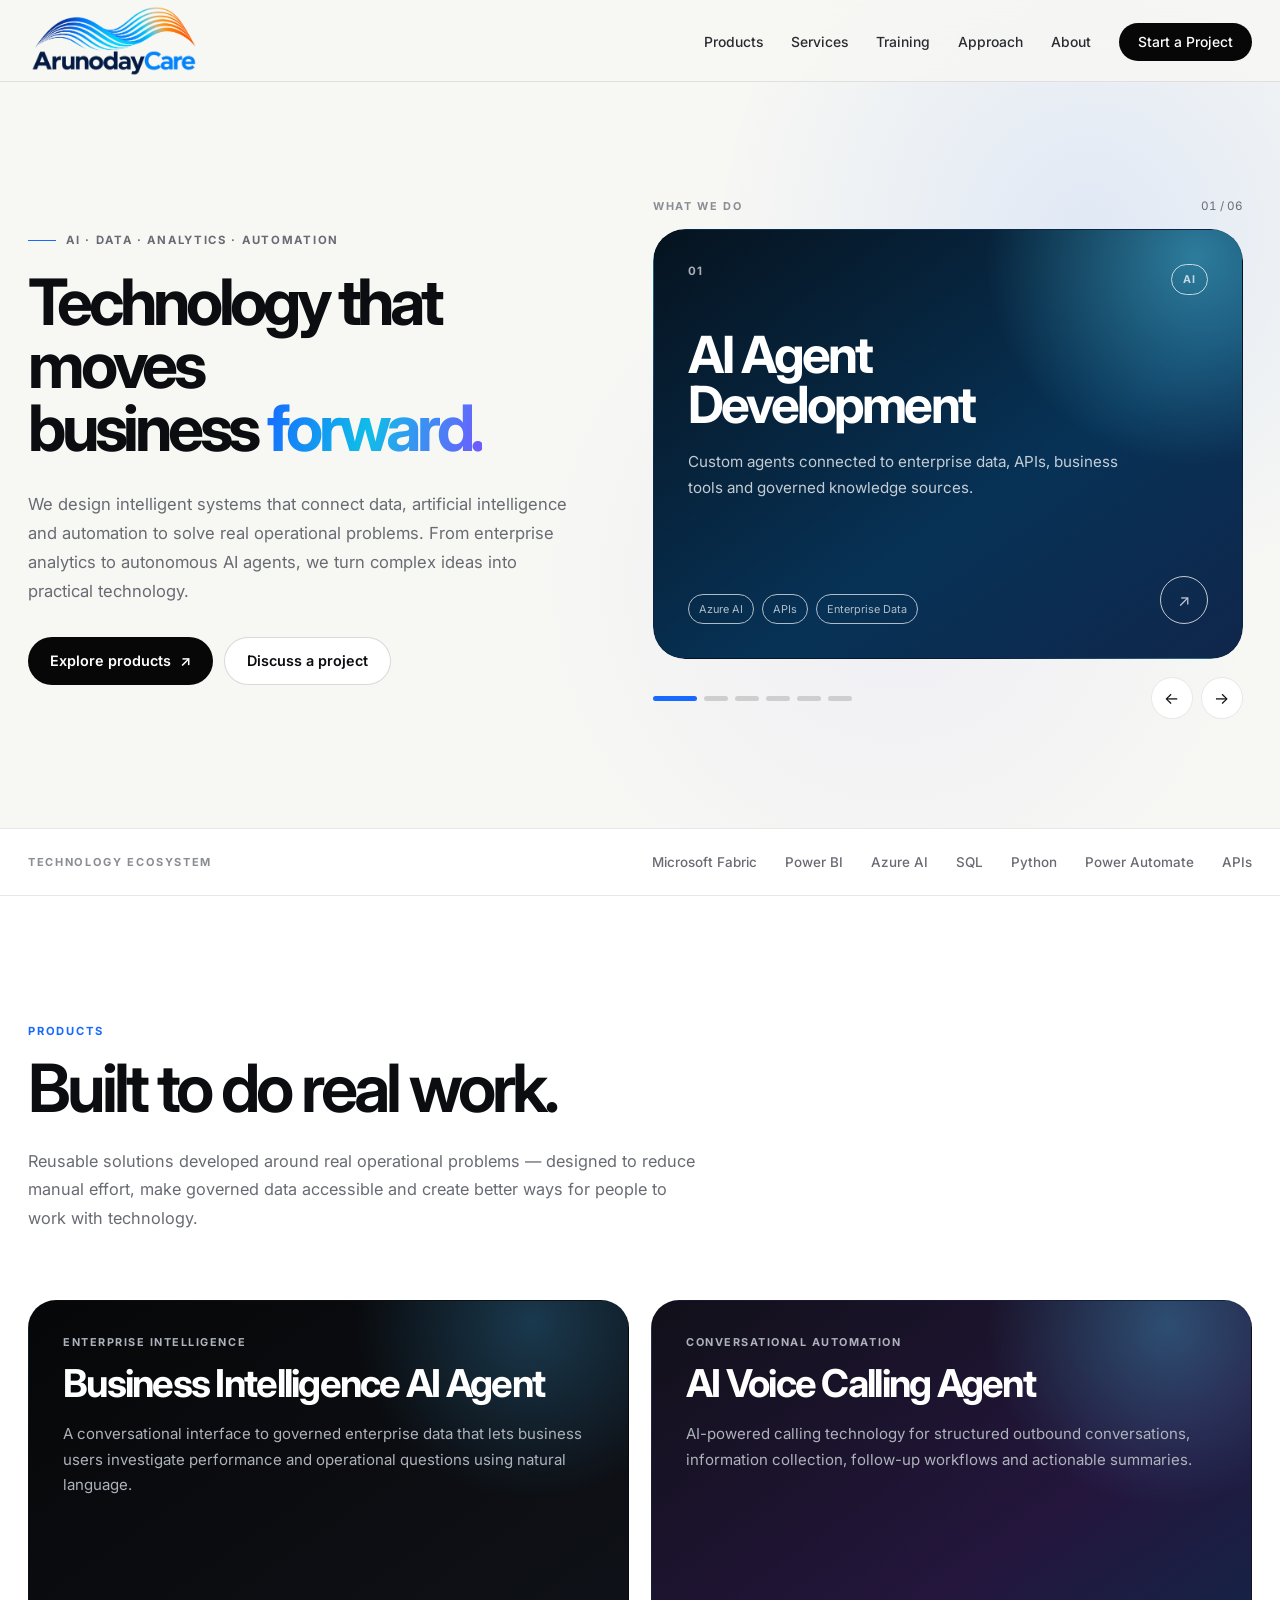
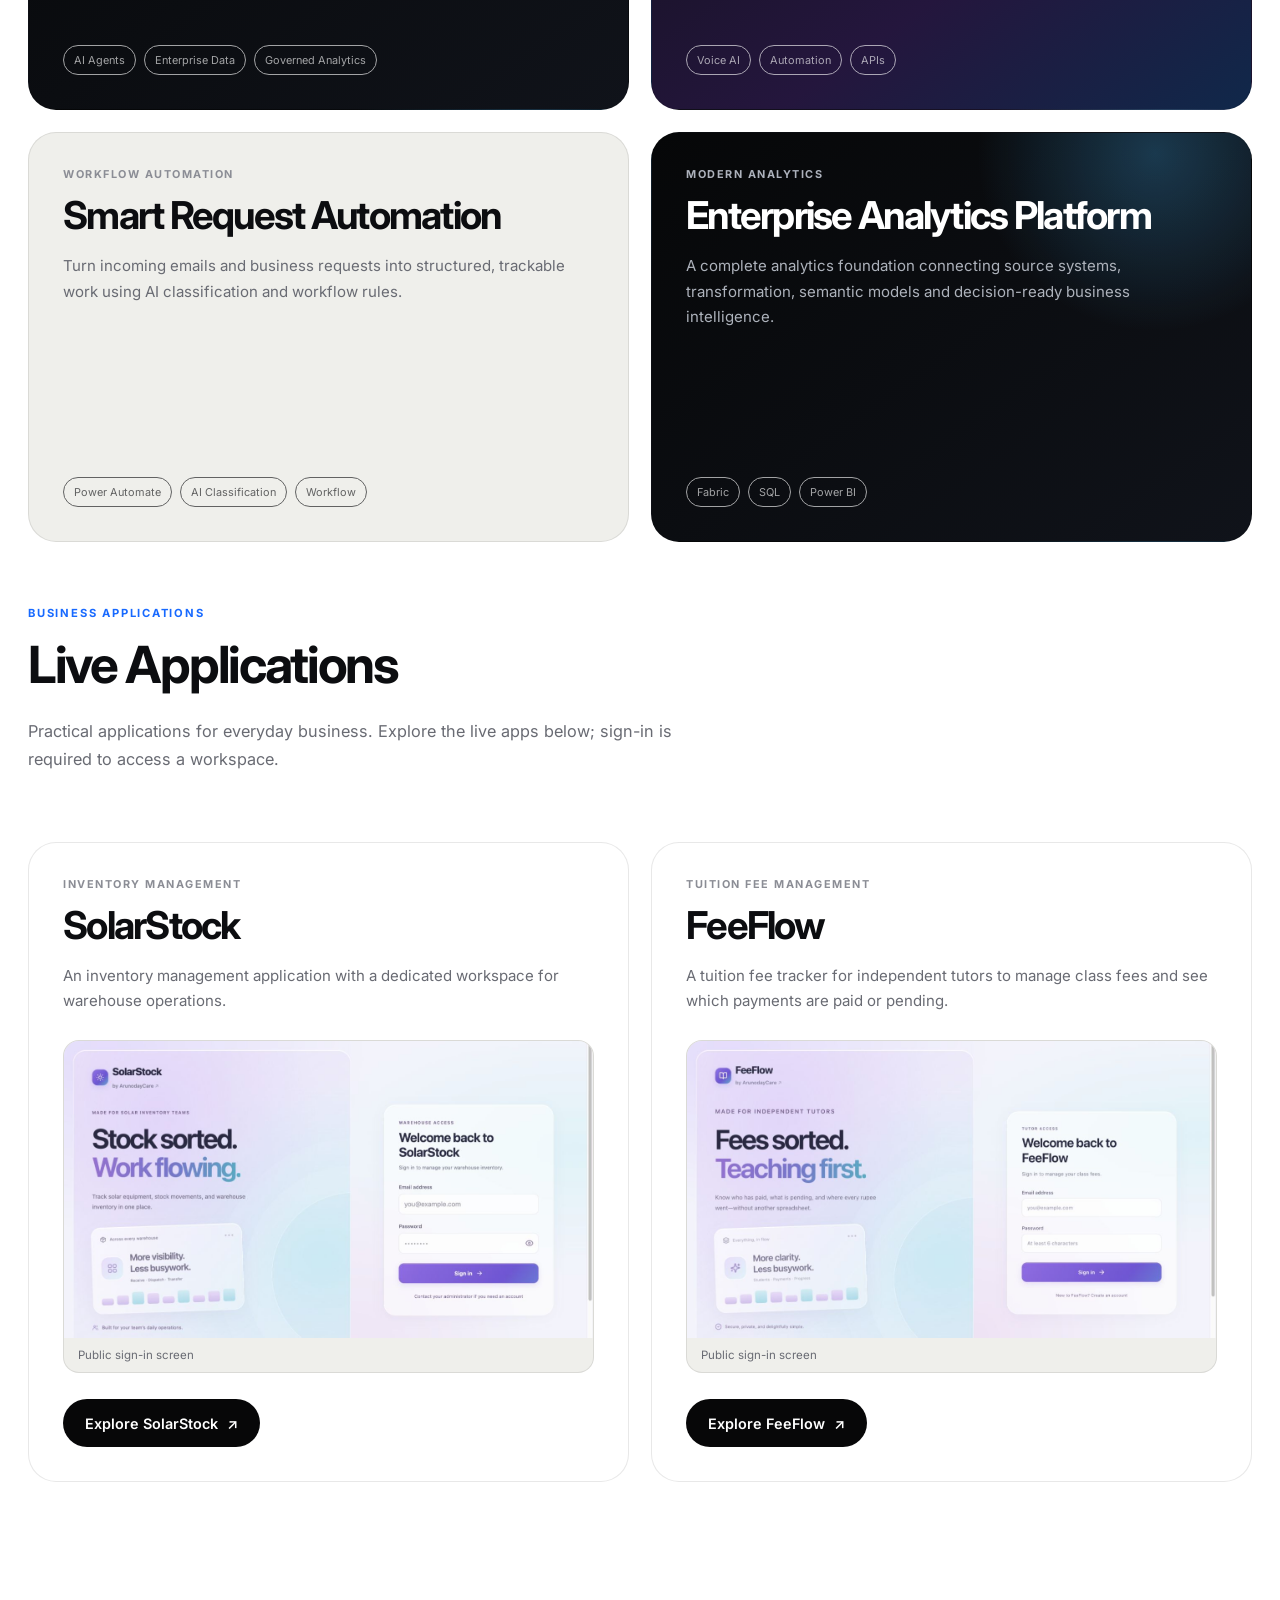
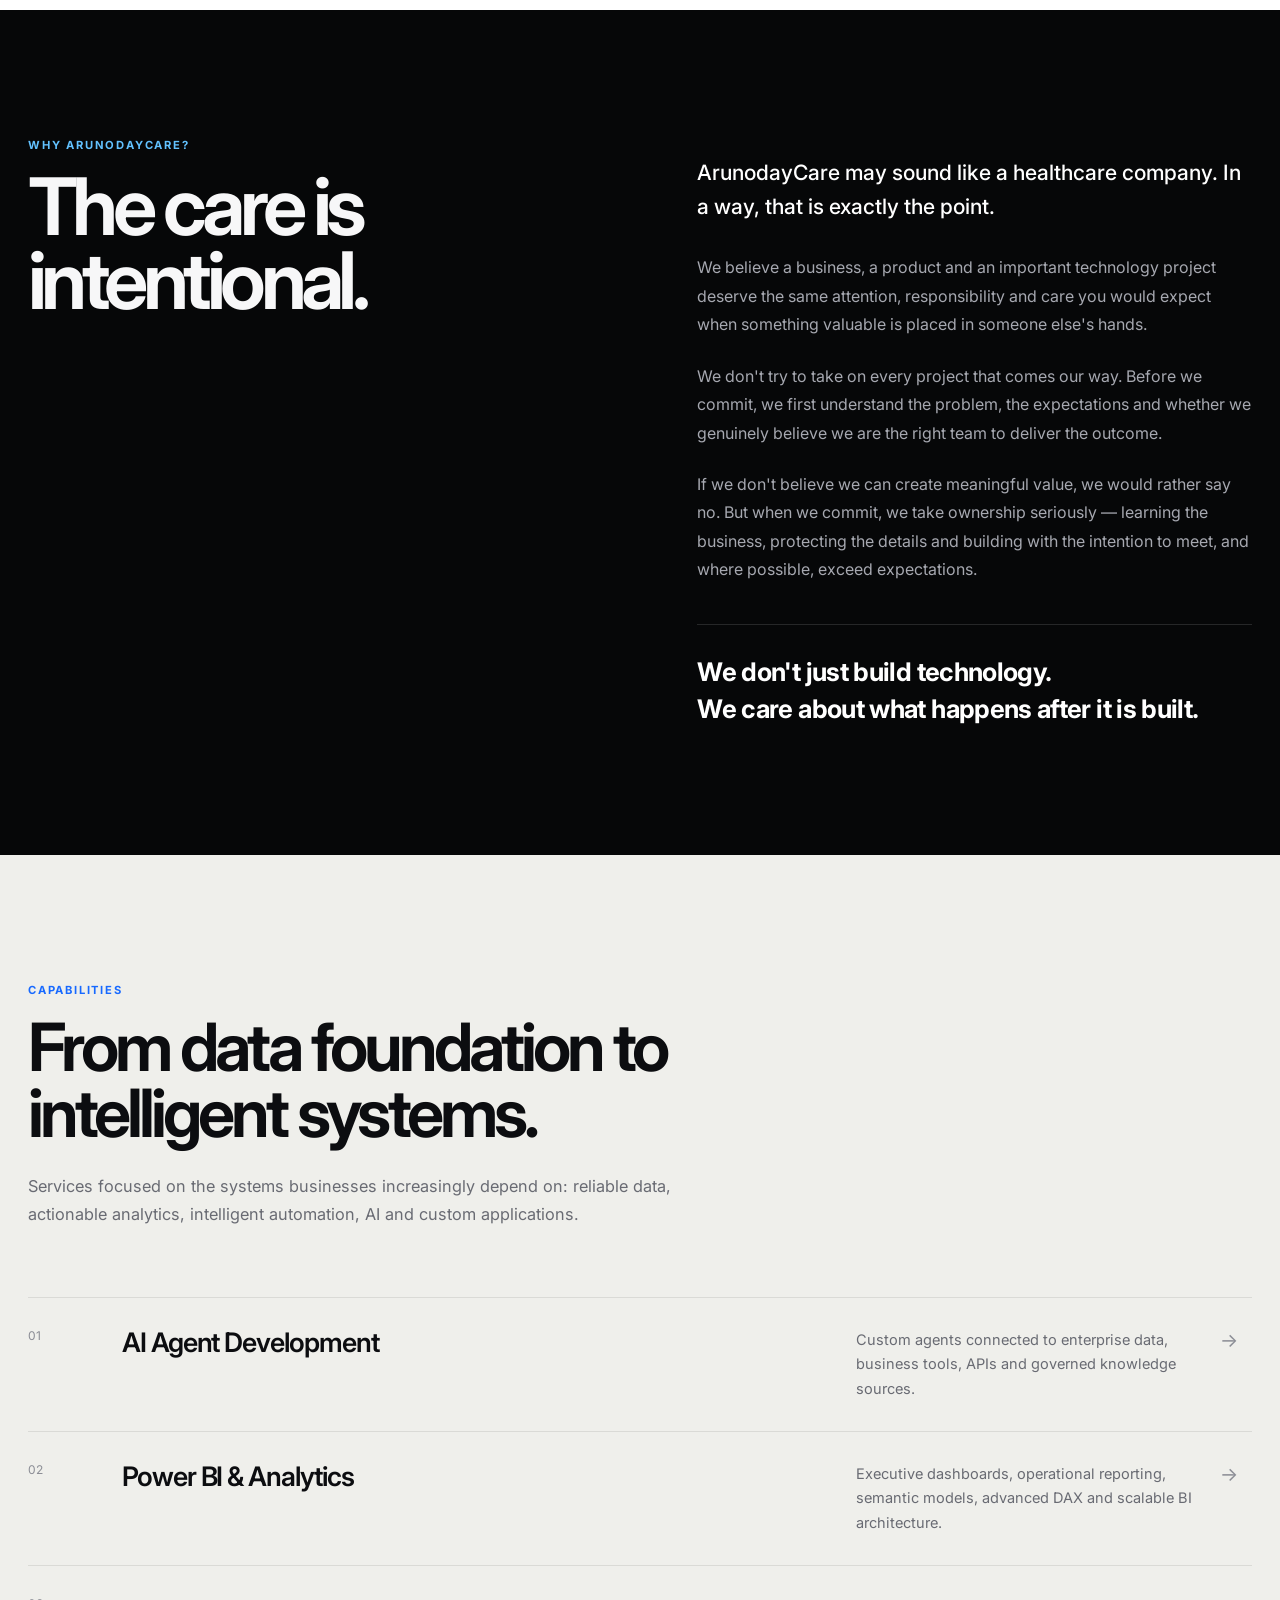
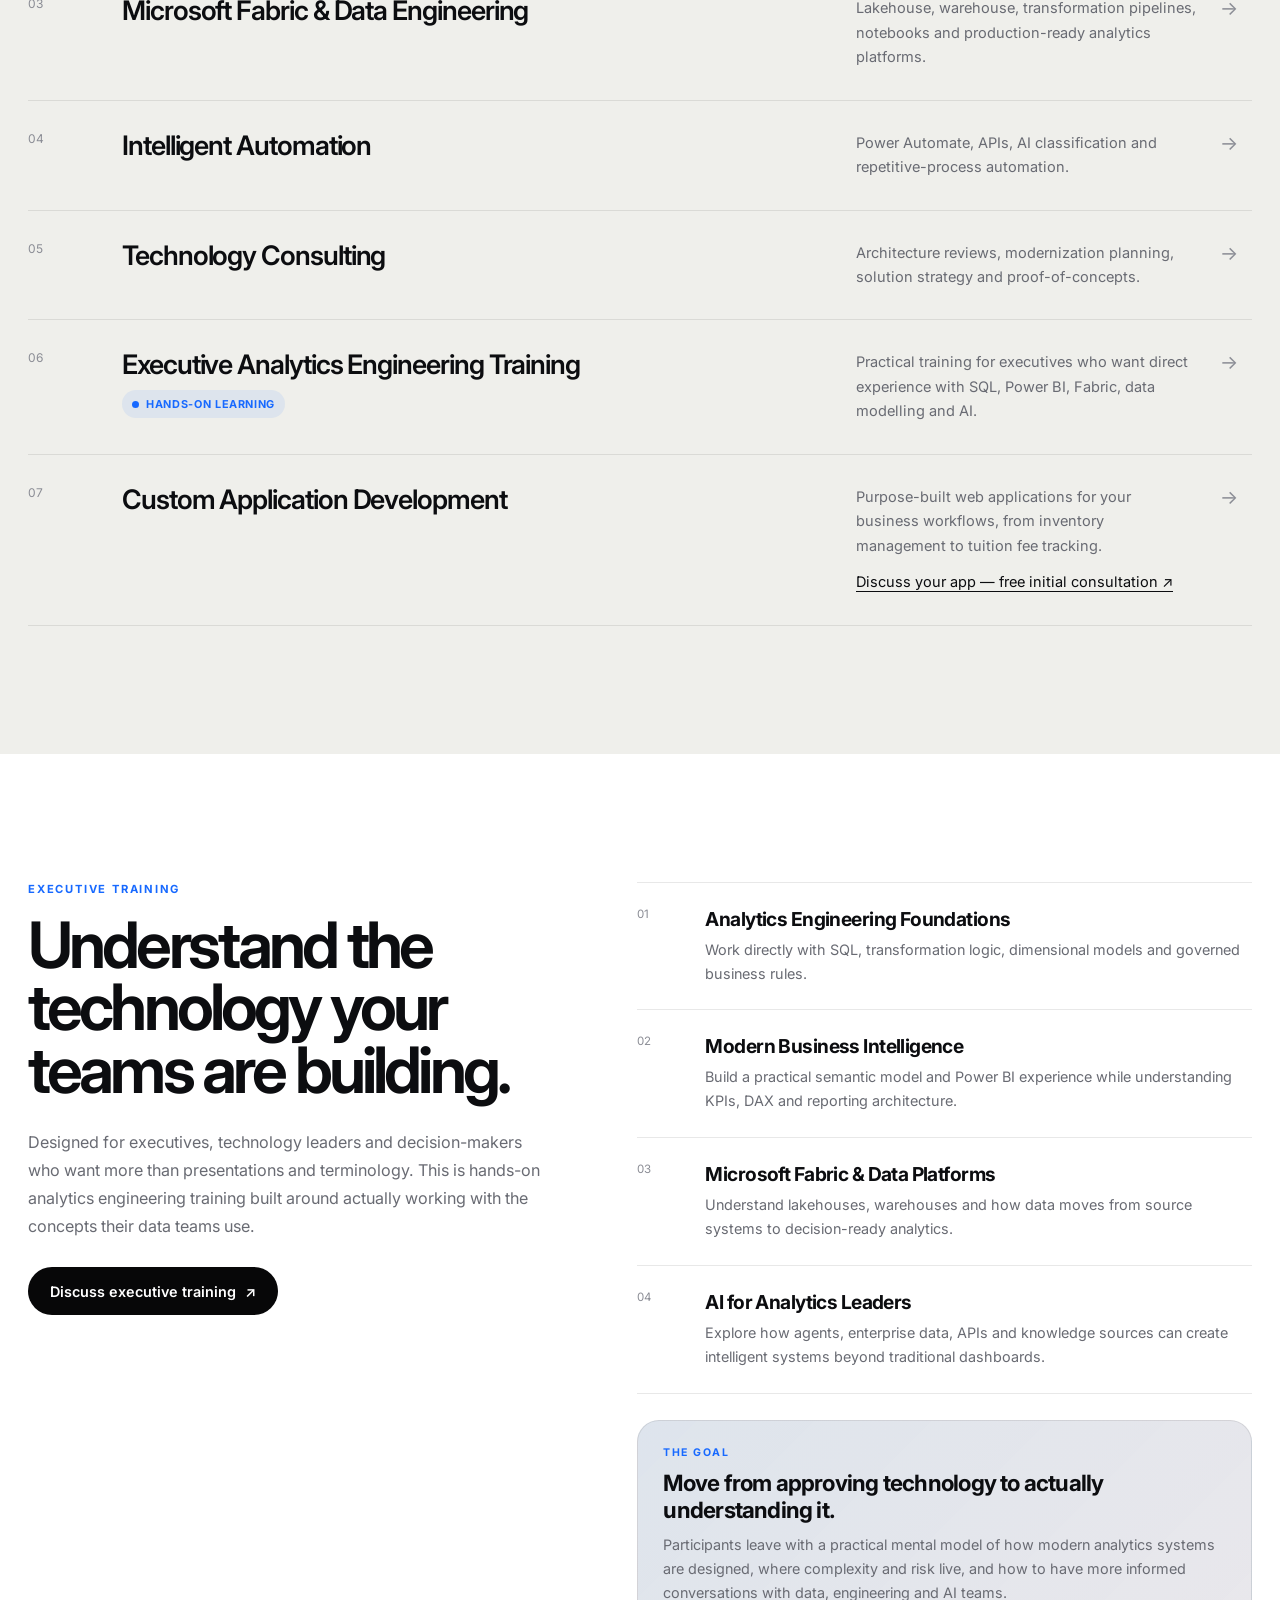
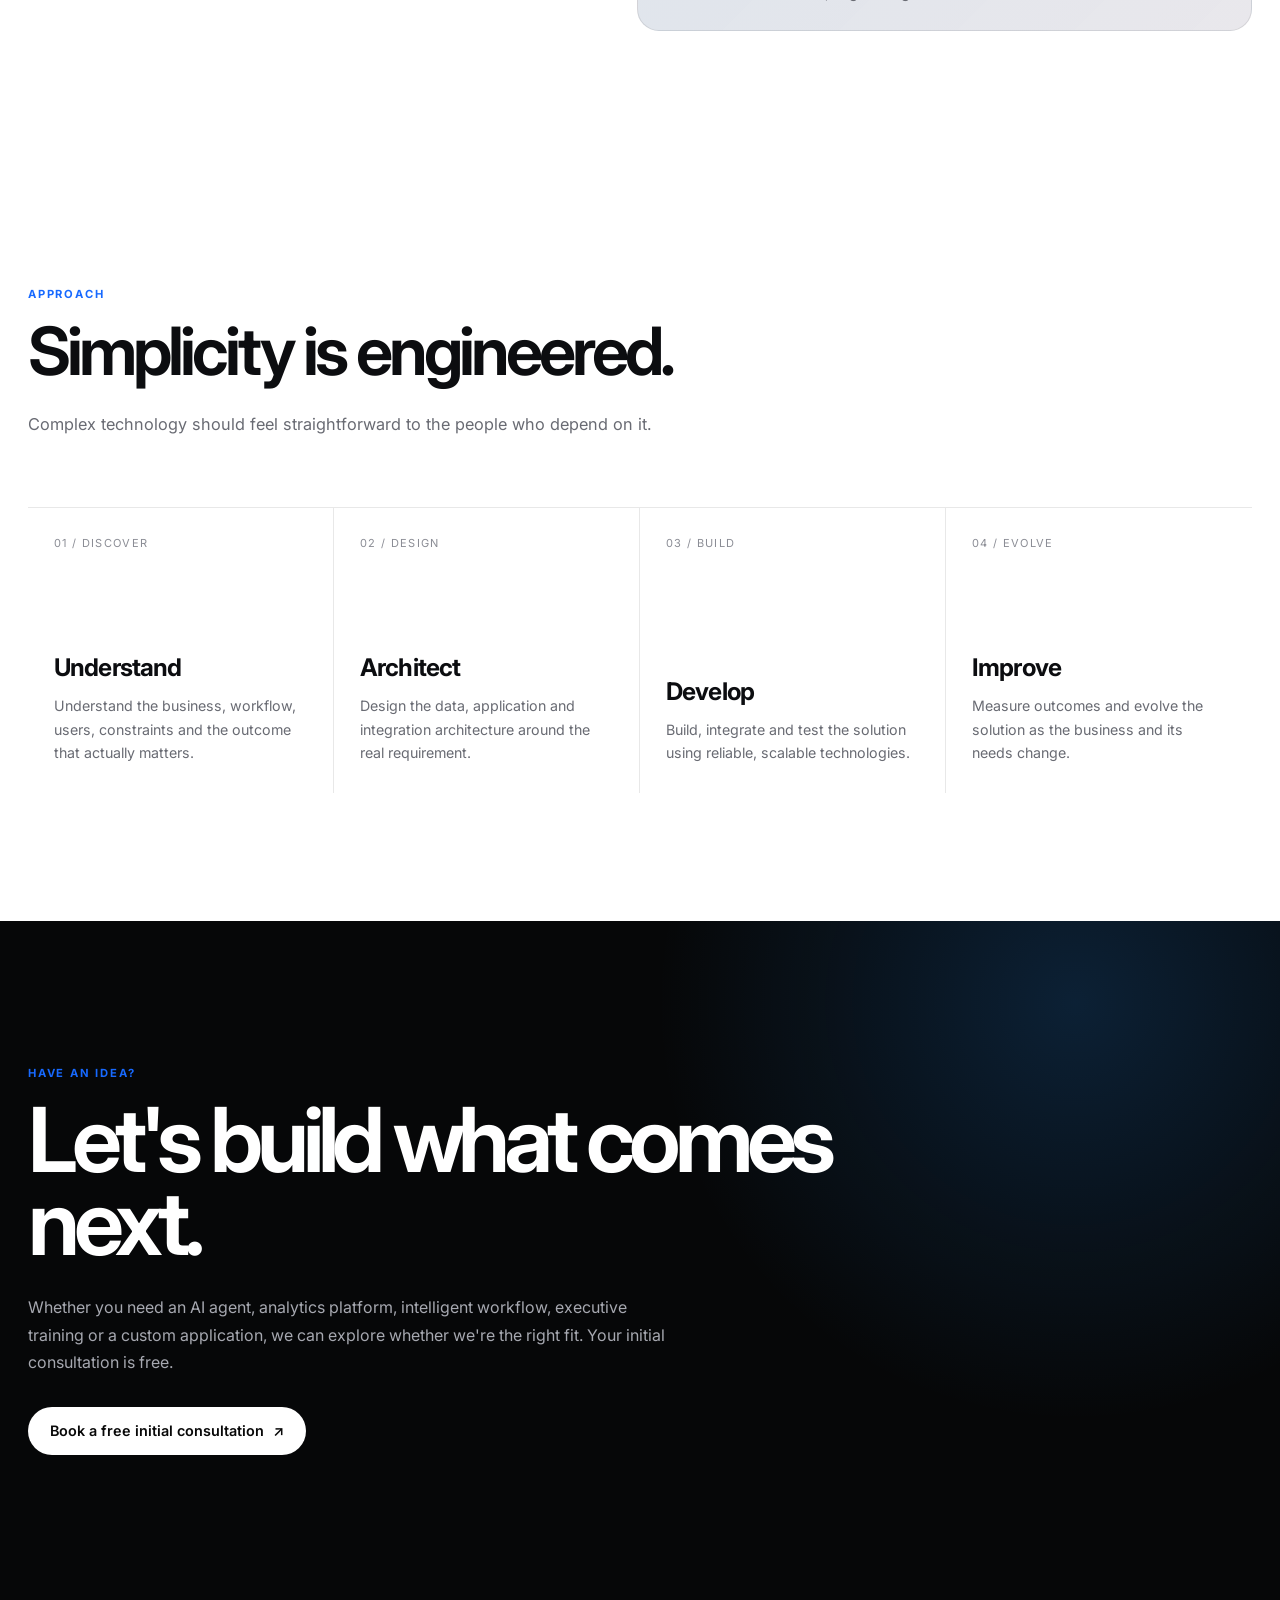
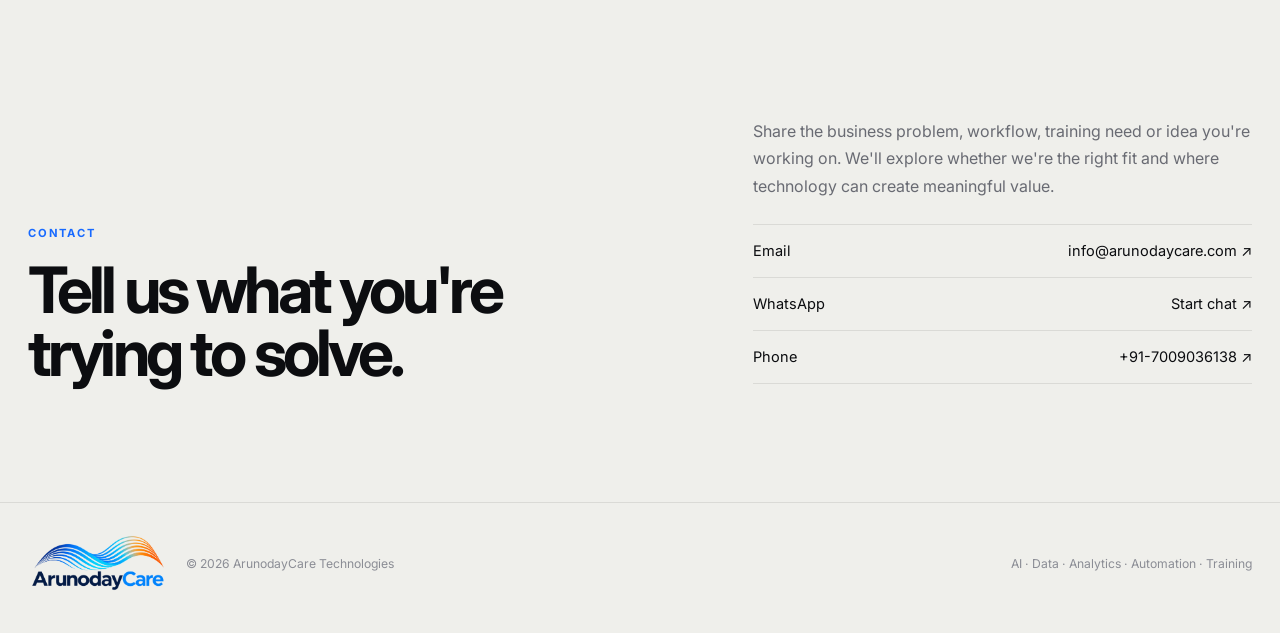
==== commit c71c37a3: "Refresh both app thumbnails with integrated ArunodayCare branding" ====
--- a/index.html
+++ b/index.html
@@ -4290,7 +4290,7 @@
                     <h4>SolarStock</h4>
                     <p>An inventory management application with a dedicated workspace for warehouse operations.</p>
                     <figure class="app-preview">
-                        <img src="assets/apps/solarstock-login.jpg" alt="SolarStock public sign-in page with ArunodayCare product branding" width="1265" height="712" loading="lazy" decoding="async">
+                        <img src="assets/apps/solarstock-login-v2.jpg" alt="SolarStock login page with integrated ArunodayCare attribution" width="1265" height="712" loading="lazy" decoding="async">
                         <figcaption>Public sign-in screen</figcaption>
                     </figure>
                     <a href="https://solarstock.arunodaycare.com/" target="_blank" rel="noopener noreferrer" class="button button-primary" aria-label="Explore SolarStock (opens in a new tab)">Explore SolarStock <span aria-hidden="true">↗</span></a>
@@ -4300,7 +4300,7 @@
                     <h4>FeeFlow</h4>
                     <p>A tuition fee tracker for independent tutors to manage class fees and see which payments are paid or pending.</p>
                     <figure class="app-preview">
-                        <img src="assets/apps/feeflow-public.jpg" alt="FeeFlow public sign-in screen introducing tuition fee tracking for independent tutors" width="1265" height="712" loading="lazy" decoding="async">
+                        <img src="assets/apps/feeflow-login-v2.jpg" alt="FeeFlow login page with integrated ArunodayCare attribution" width="1265" height="712" loading="lazy" decoding="async">
                         <figcaption>Public sign-in screen</figcaption>
                     </figure>
                     <a href="https://feeflow.arunodaycare.com/" target="_blank" rel="noopener noreferrer" class="button button-primary" aria-label="Explore FeeFlow (opens in a new tab)">Explore FeeFlow <span aria-hidden="true">↗</span></a>
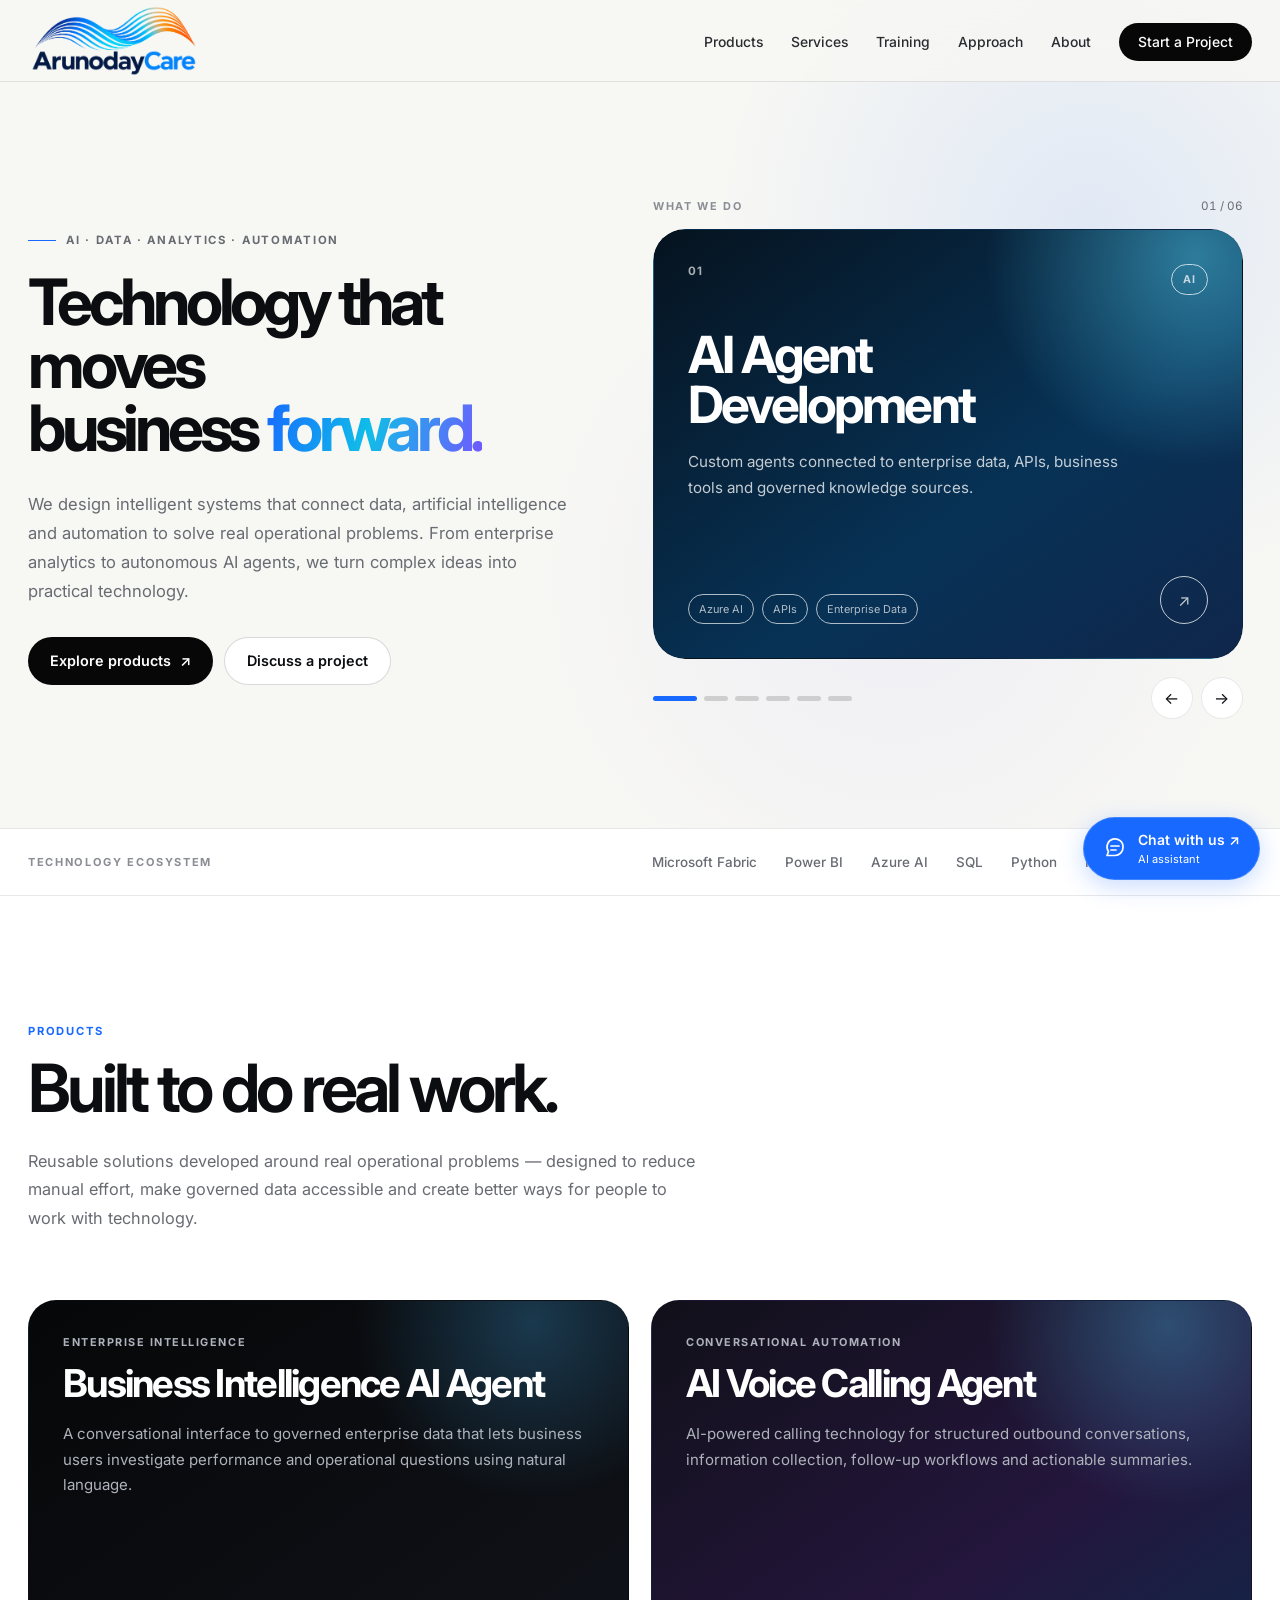
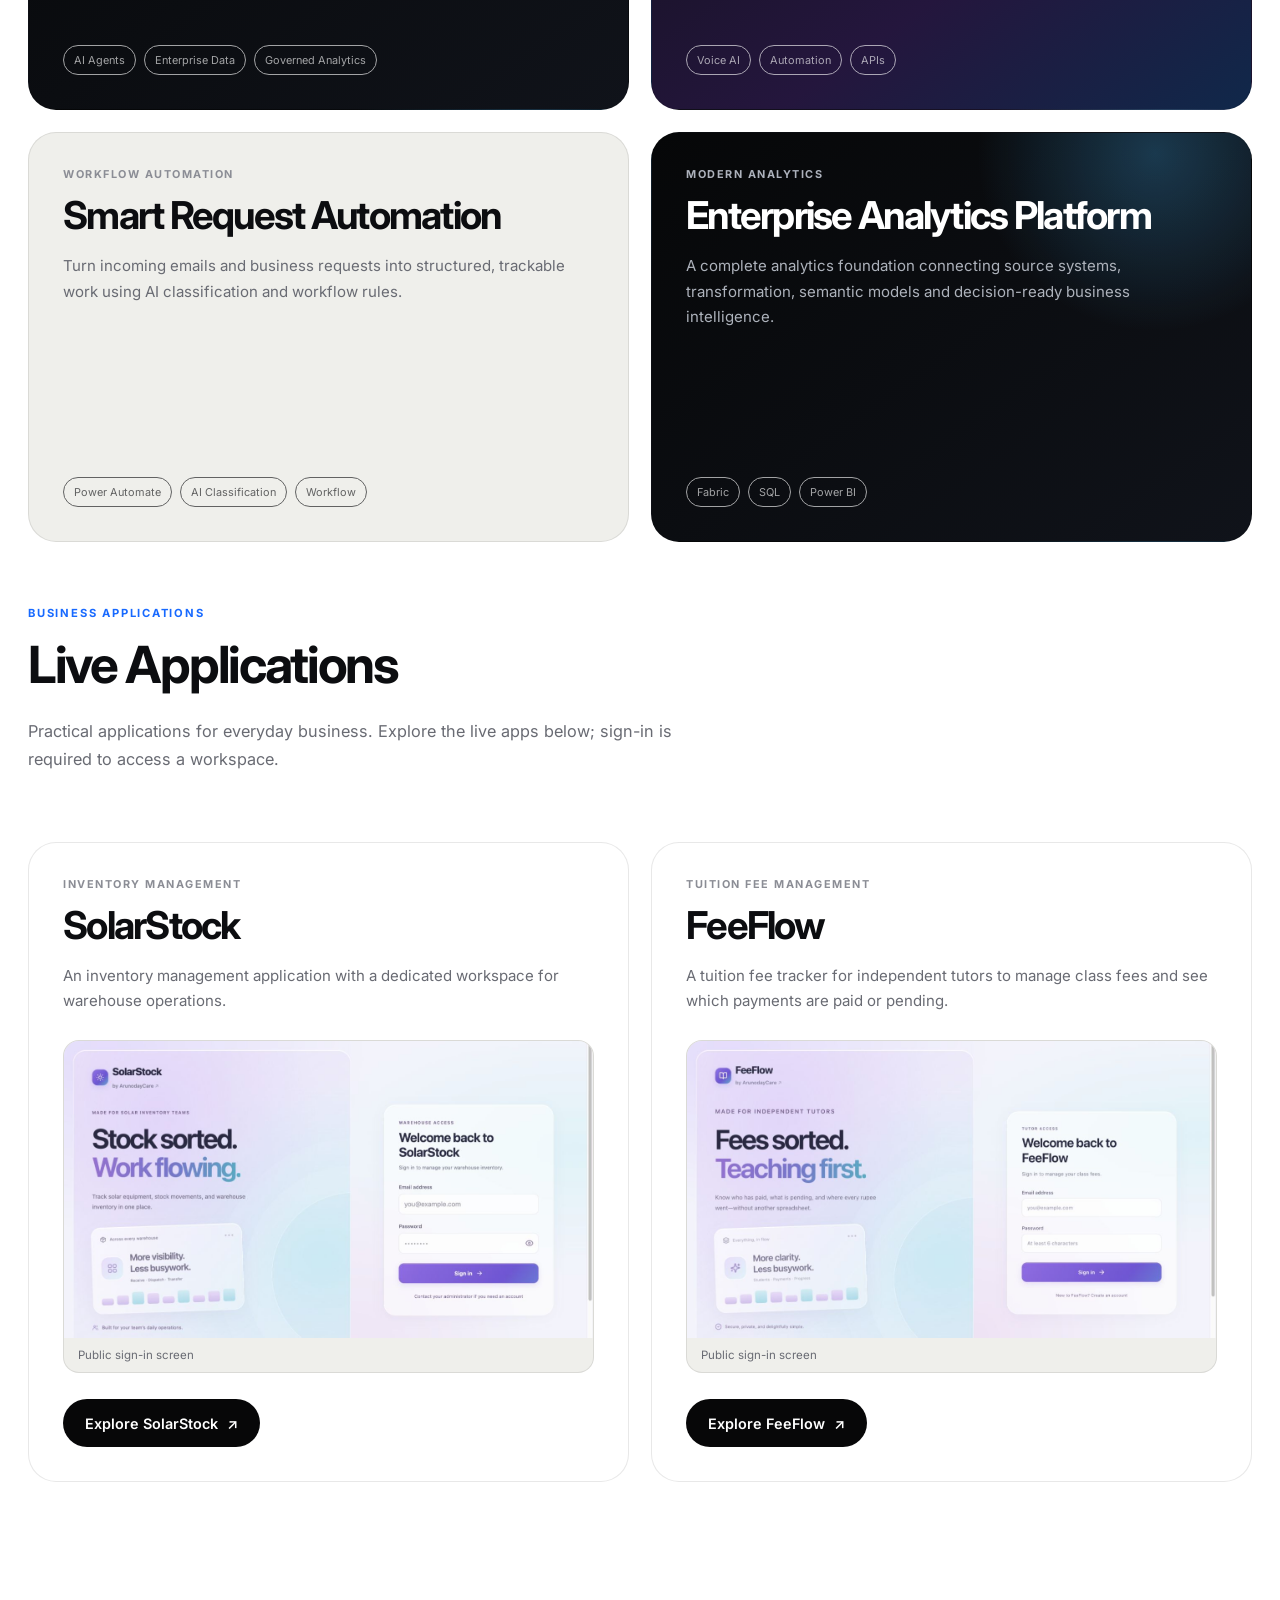
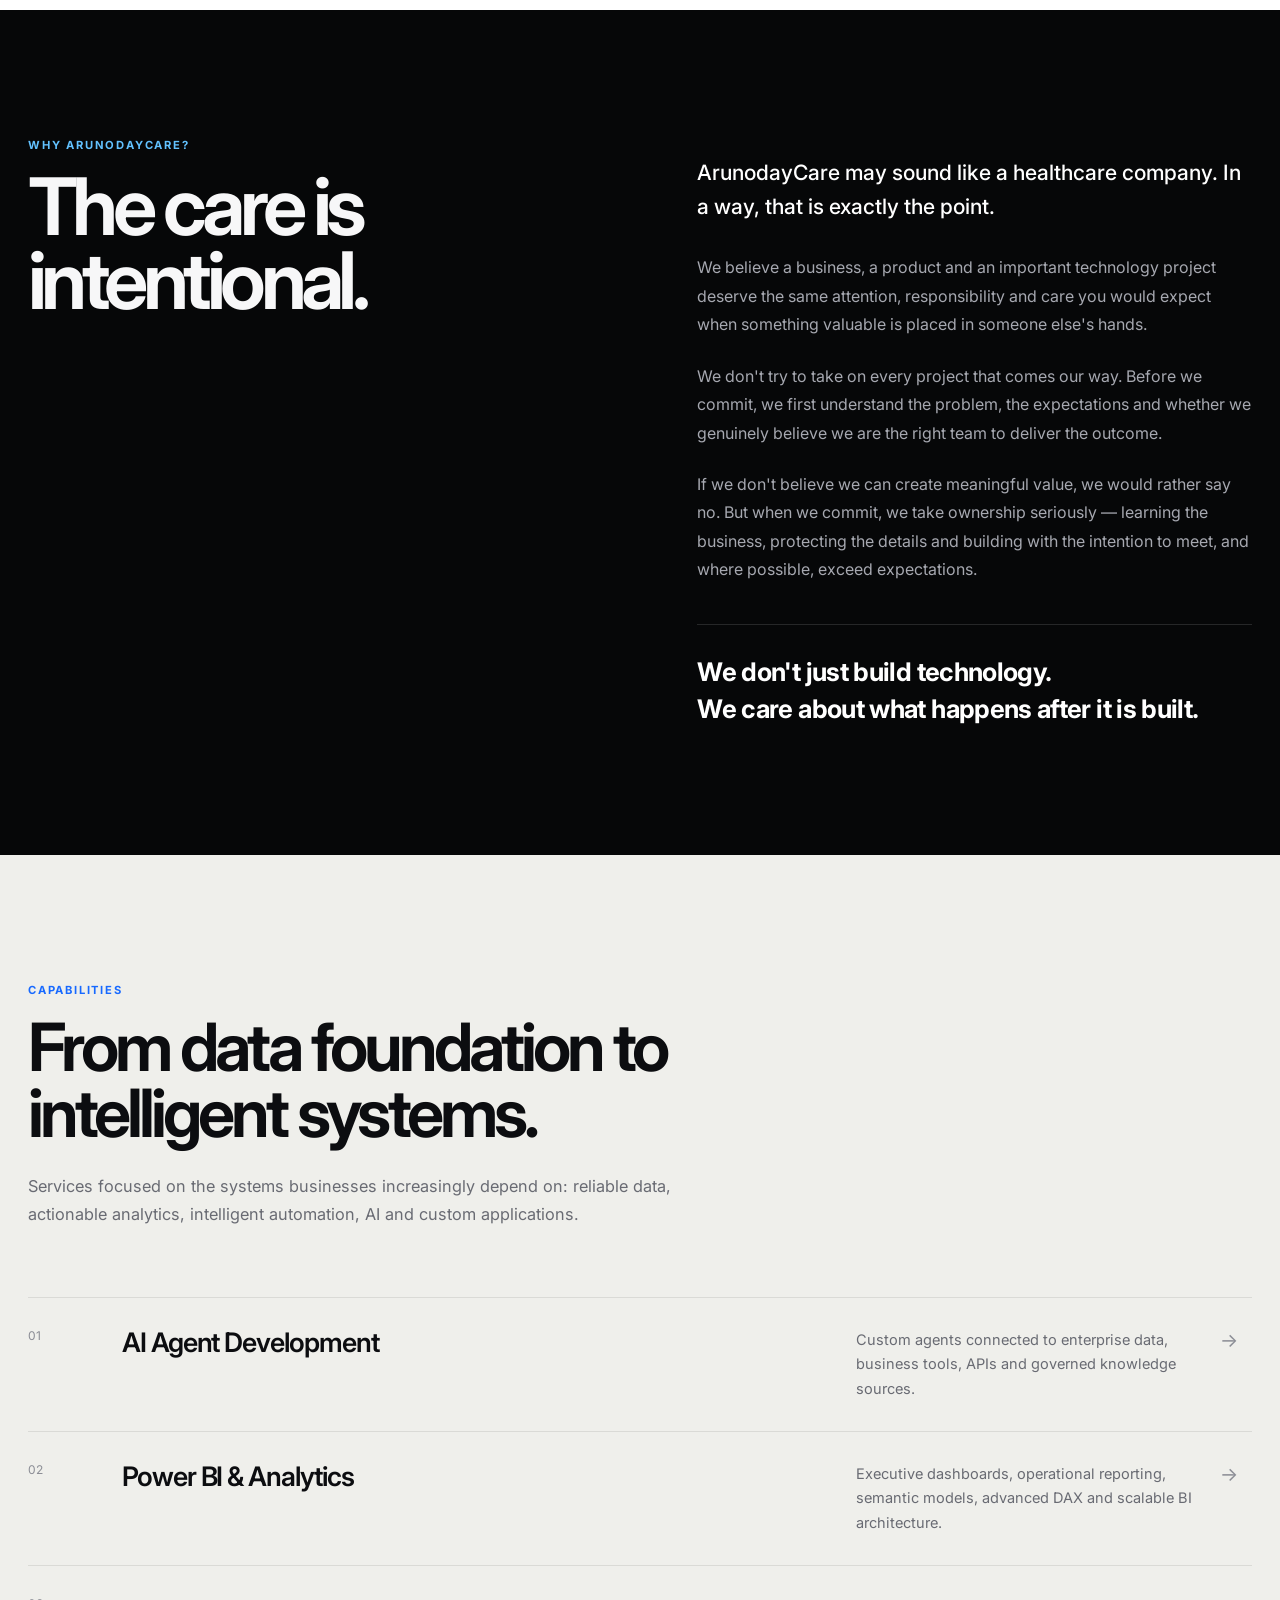
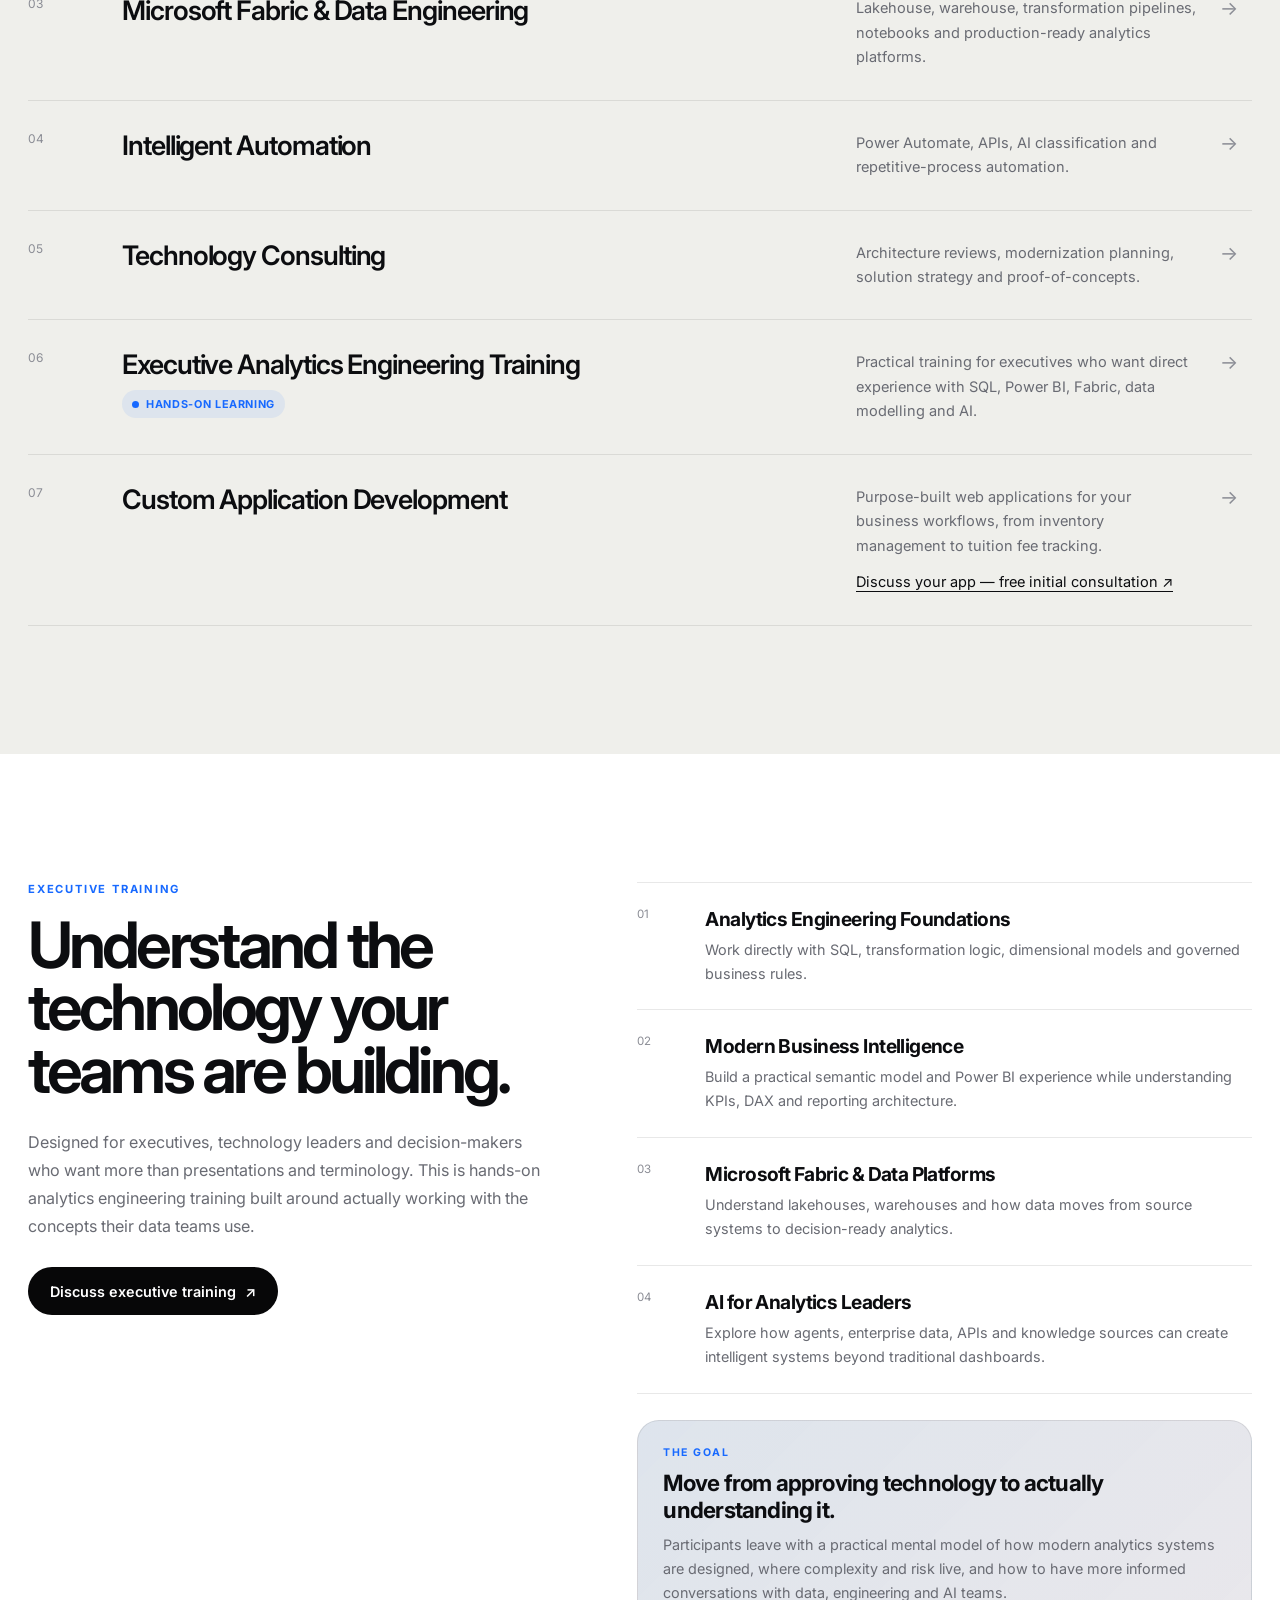
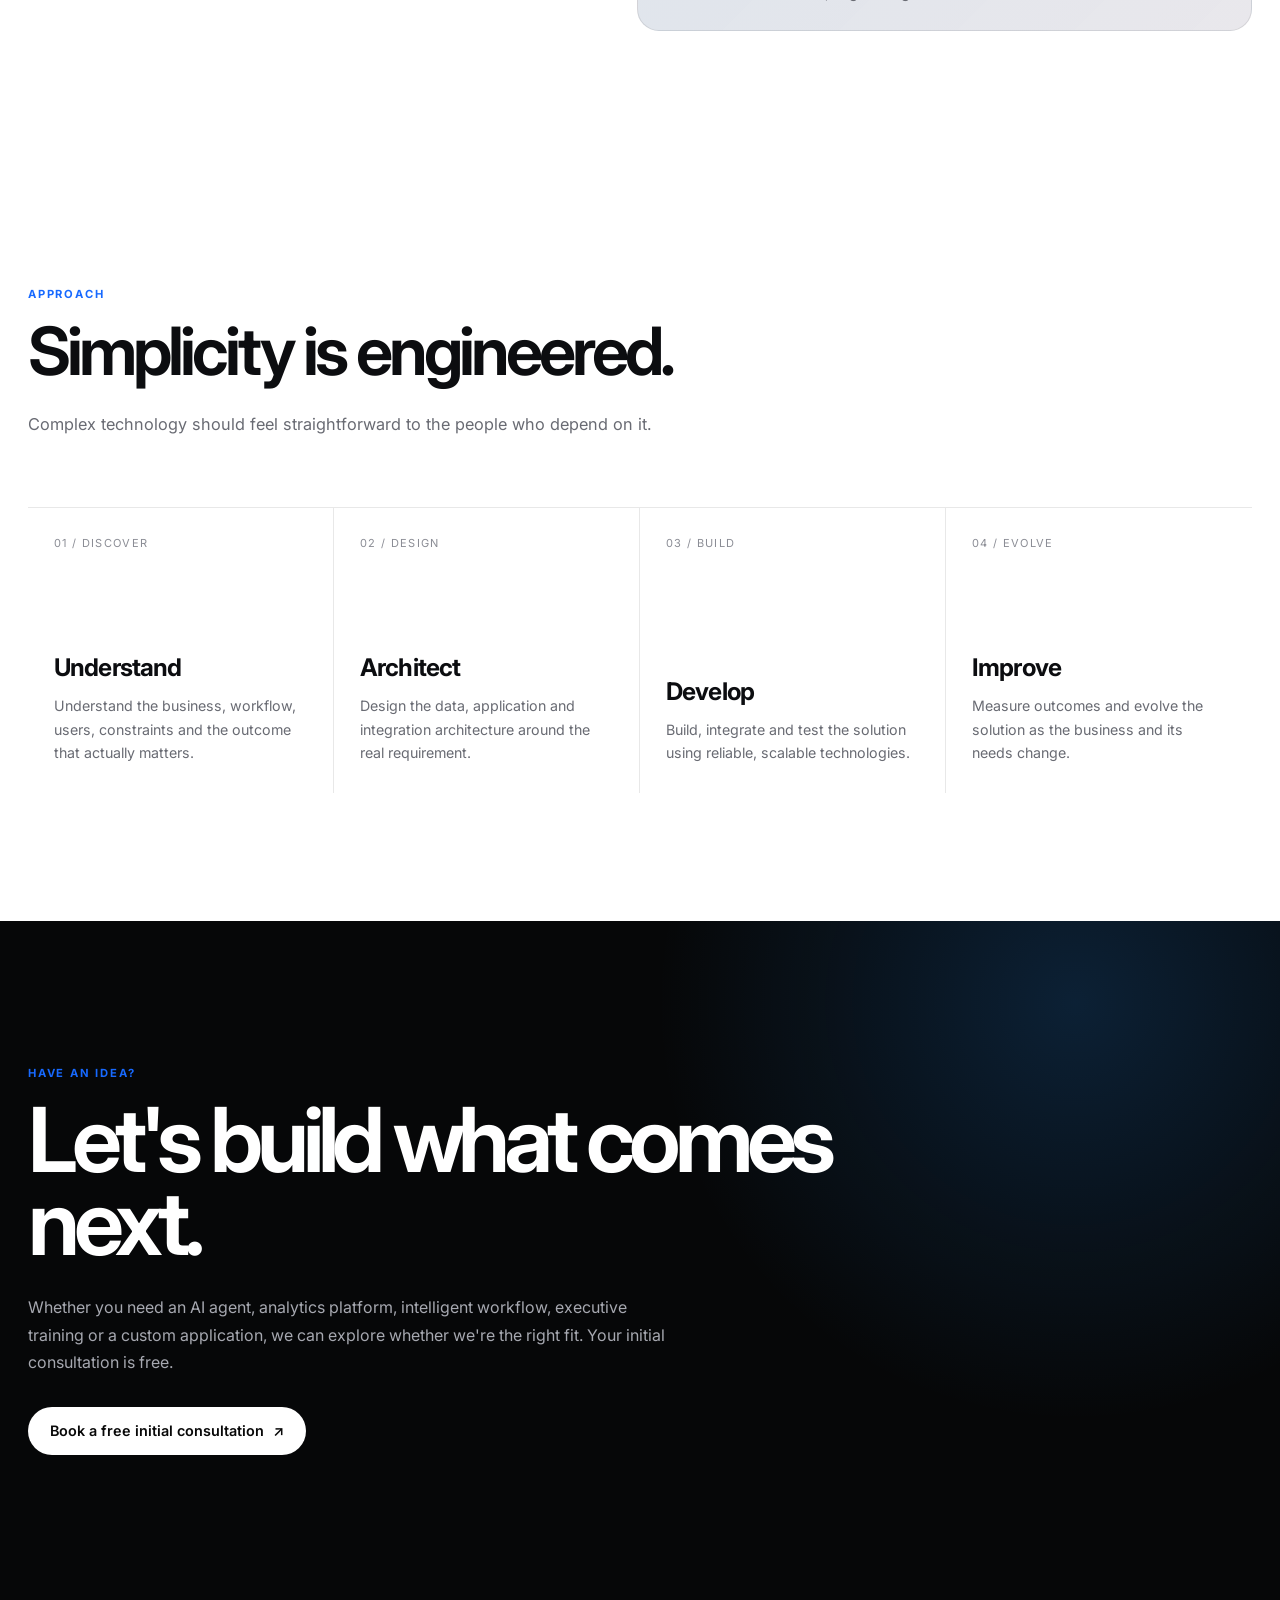
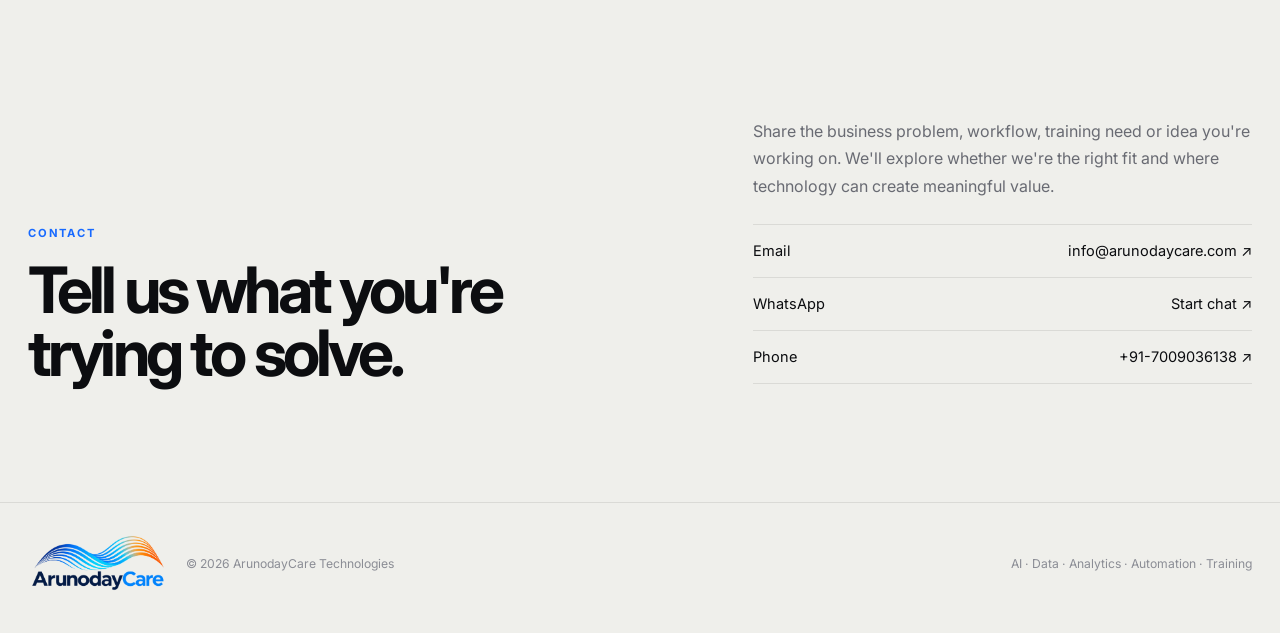
==== commit 939bbcf5: "Add accessible AI chat button to ArunodayCare website" ====
--- a/index.html
+++ b/index.html
@@ -6,8 +6,10 @@
     <meta charset="UTF-8">
 
     <link rel="stylesheet" href="assets/analytics-consent.css">
+    <link rel="stylesheet" href="assets/assistant-link.css">
     <script defer src="assets/analytics-config.js"></script>
     <script defer src="assets/analytics.js"></script>
+    <script defer src="assets/assistant-link.js"></script>
 
     <meta
         name="viewport"
@@ -6243,6 +6245,22 @@
 </script>
 
 
+<a
+    class="assistant-link"
+    href="https://arunodaycare-ai-assistant.anchit-sharma15.workers.dev/"
+    target="_blank"
+    rel="noopener noreferrer"
+    aria-label="Chat with ArunodayCare's AI assistant (opens in a new tab)">
+    <svg width="24" height="24" viewBox="0 0 24 24" fill="none" stroke="currentColor" stroke-width="1.7" aria-hidden="true" focusable="false">
+        <path d="M20 11.5a8 8 0 0 1-8 8H4l1.5-4A8 8 0 1 1 20 11.5Z" stroke-linejoin="round"/>
+        <path d="M8 10h8M8 14h5" stroke-linecap="round"/>
+    </svg>
+    <span>
+        <strong>Chat with us <span aria-hidden="true">↗</span></strong>
+        <small>AI assistant</small>
+    </span>
+</a>
+
 </body>
 
 </html>
--- a/assets/assistant-link.css
+++ b/assets/assistant-link.css
@@ -0,0 +1,29 @@
+/* A plain link keeps the assistant available without JavaScript. */
+.assistant-link {
+  position: fixed;
+  right: max(20px, env(safe-area-inset-right));
+  bottom: max(var(--assistant-link-bottom, 20px), env(safe-area-inset-bottom));
+  z-index: 900;
+  display: flex;
+  align-items: center;
+  gap: 11px;
+  padding: 13px 19px;
+  border: 1px solid rgb(255 255 255 / 18%);
+  border-radius: 40px;
+  background: #1769ff;
+  color: #fff;
+  box-shadow: 0 6px 24px rgb(23 105 255 / 24%);
+  font: inherit;
+  line-height: 1.3;
+  text-decoration: none;
+}
+.assistant-link strong { display: block; font-size: 14px; font-weight: 600; }
+.assistant-link small { display: block; margin-top: 3px; font-size: 11px; }
+.assistant-link:hover { background: #0d53d6; color: #fff; }
+.assistant-link:focus-visible {
+  outline: 3px solid var(--text, #0c0d10);
+  outline-offset: 4px;
+}
+@media (max-width: 640px) {
+  .assistant-link { right: 16px; padding: 12px 16px; }
+}
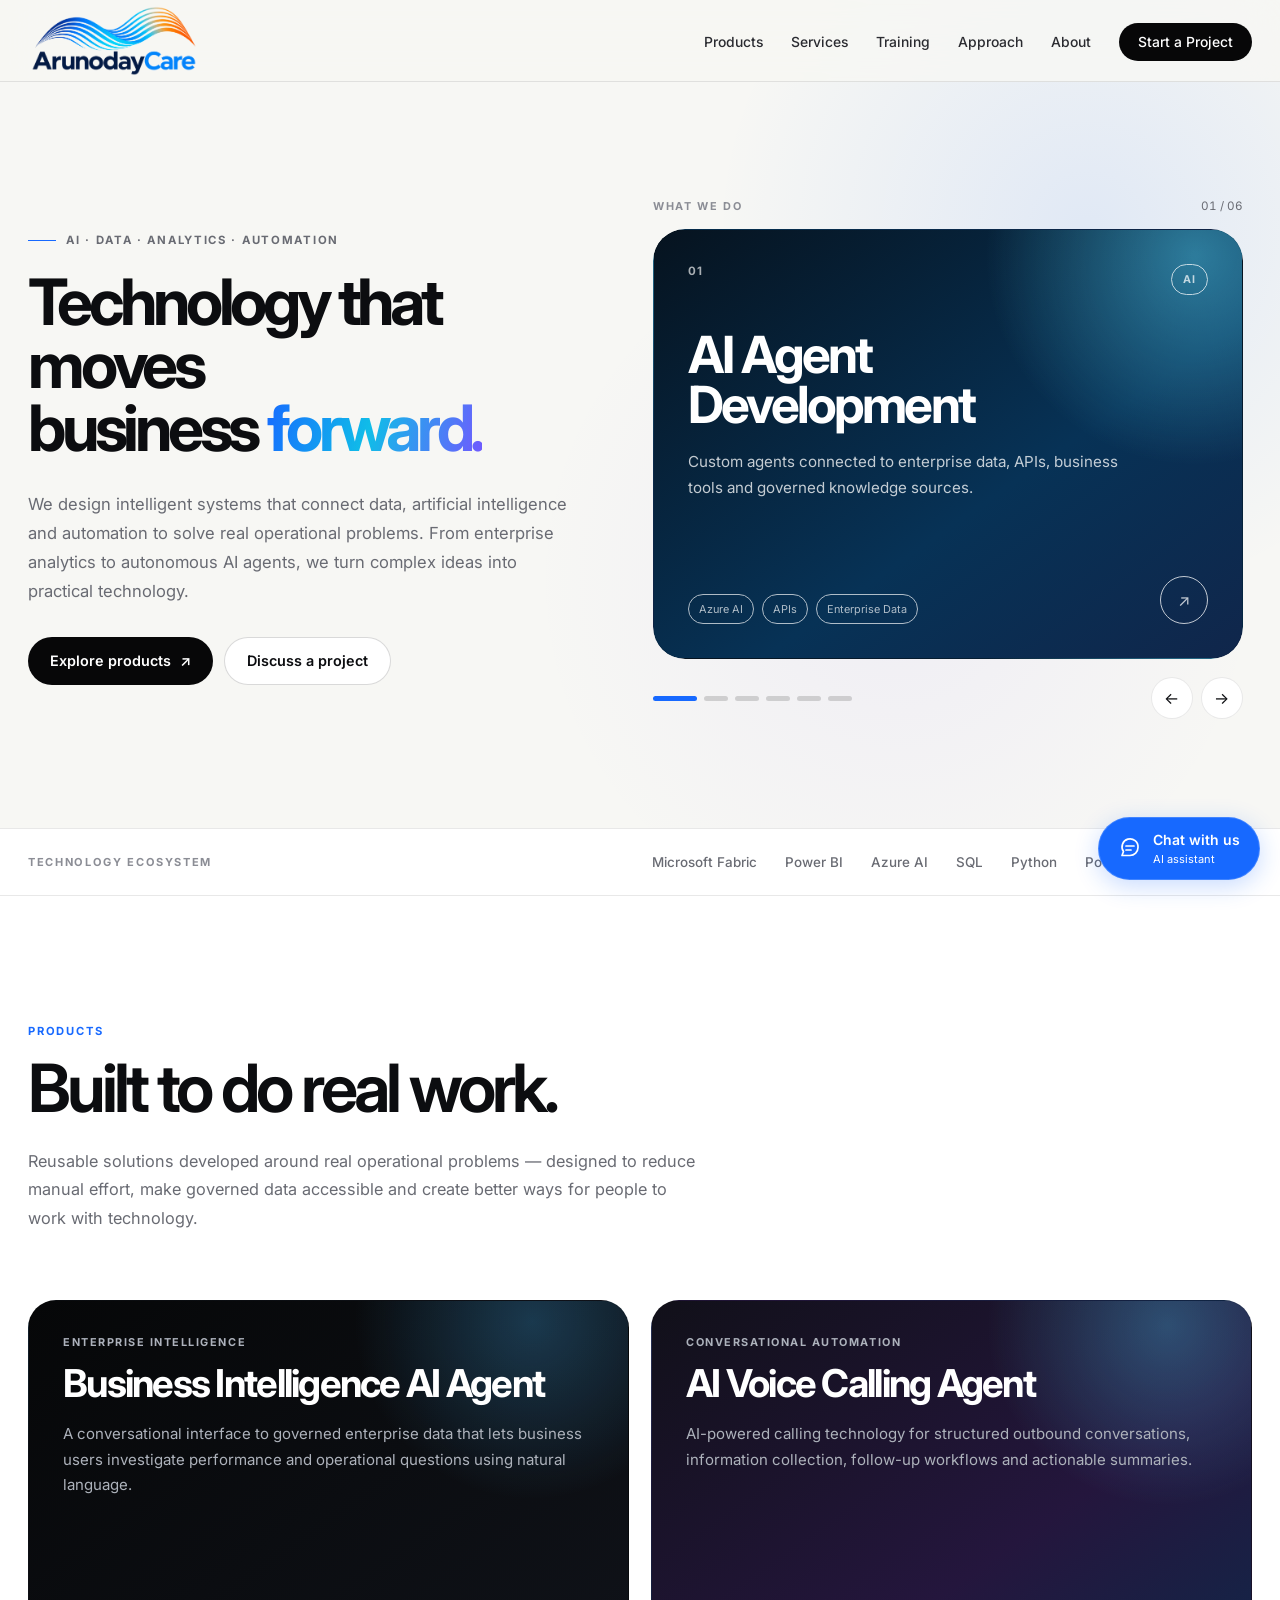
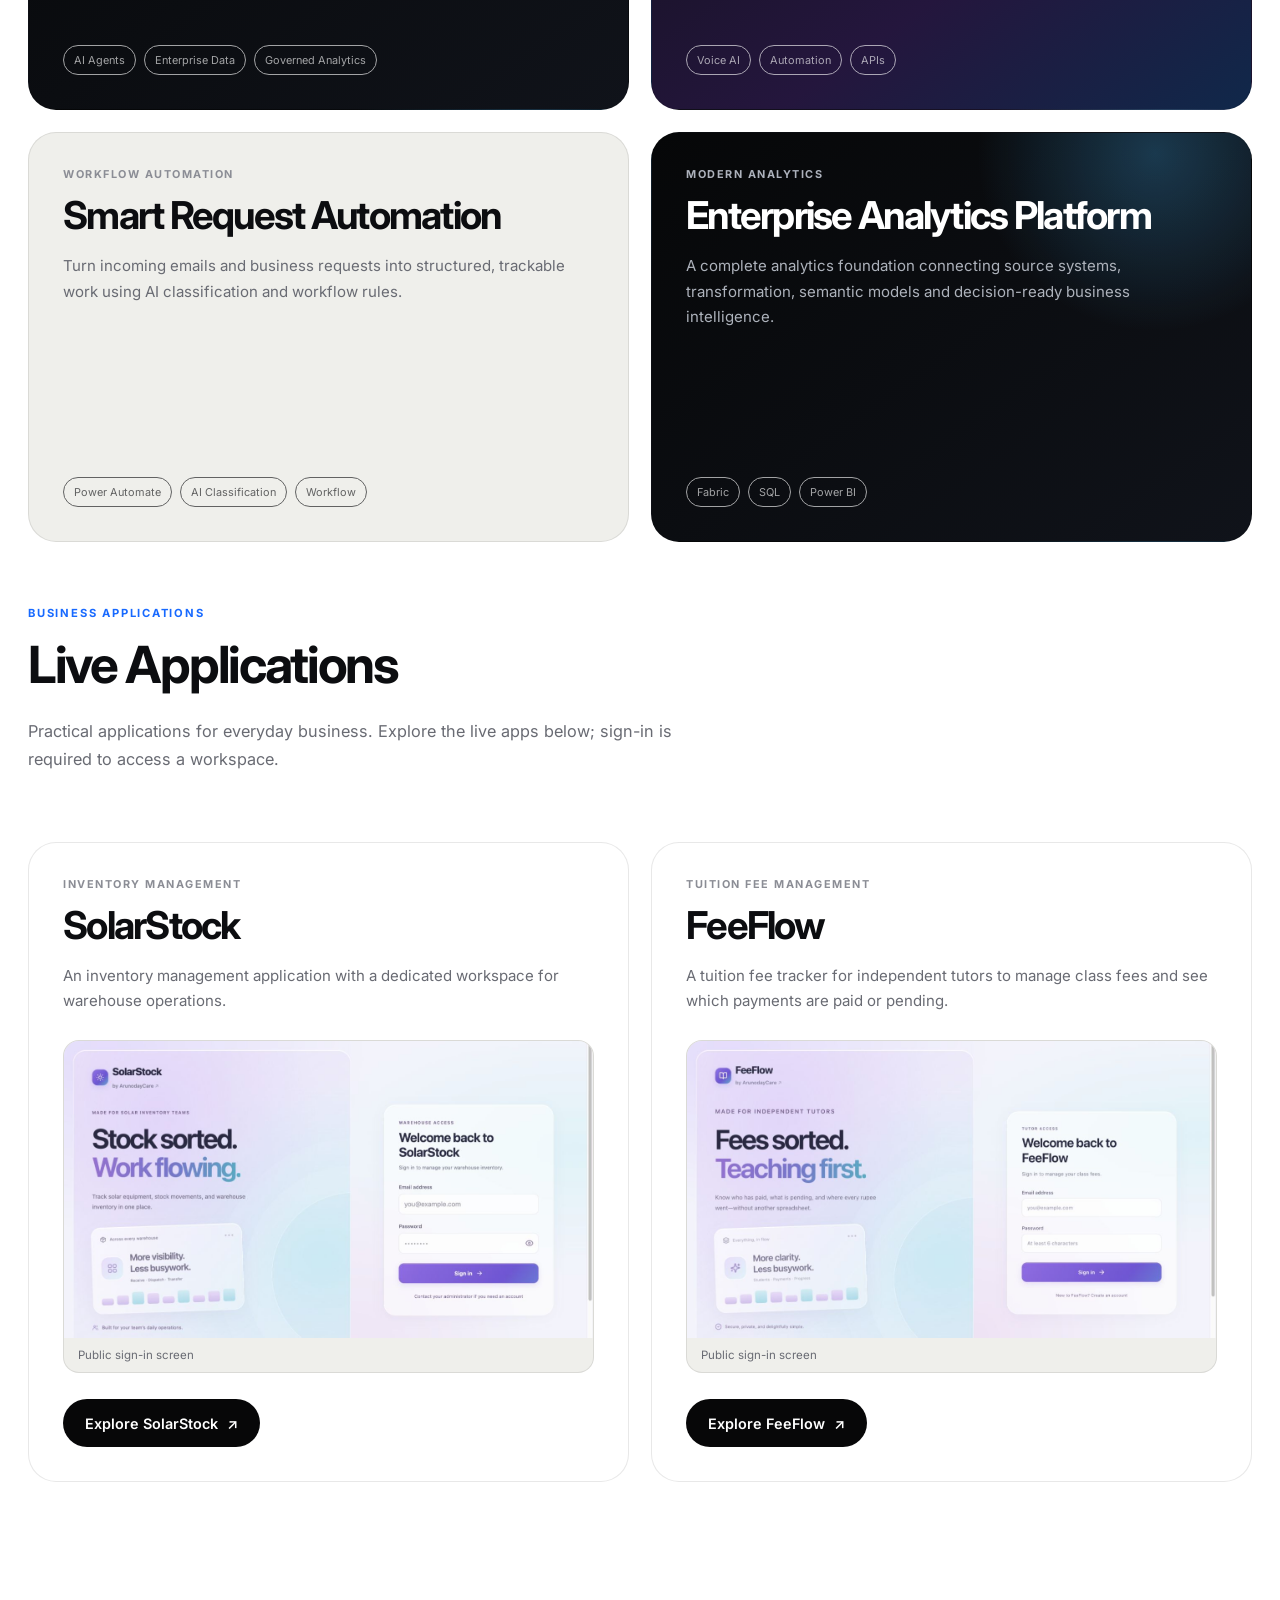
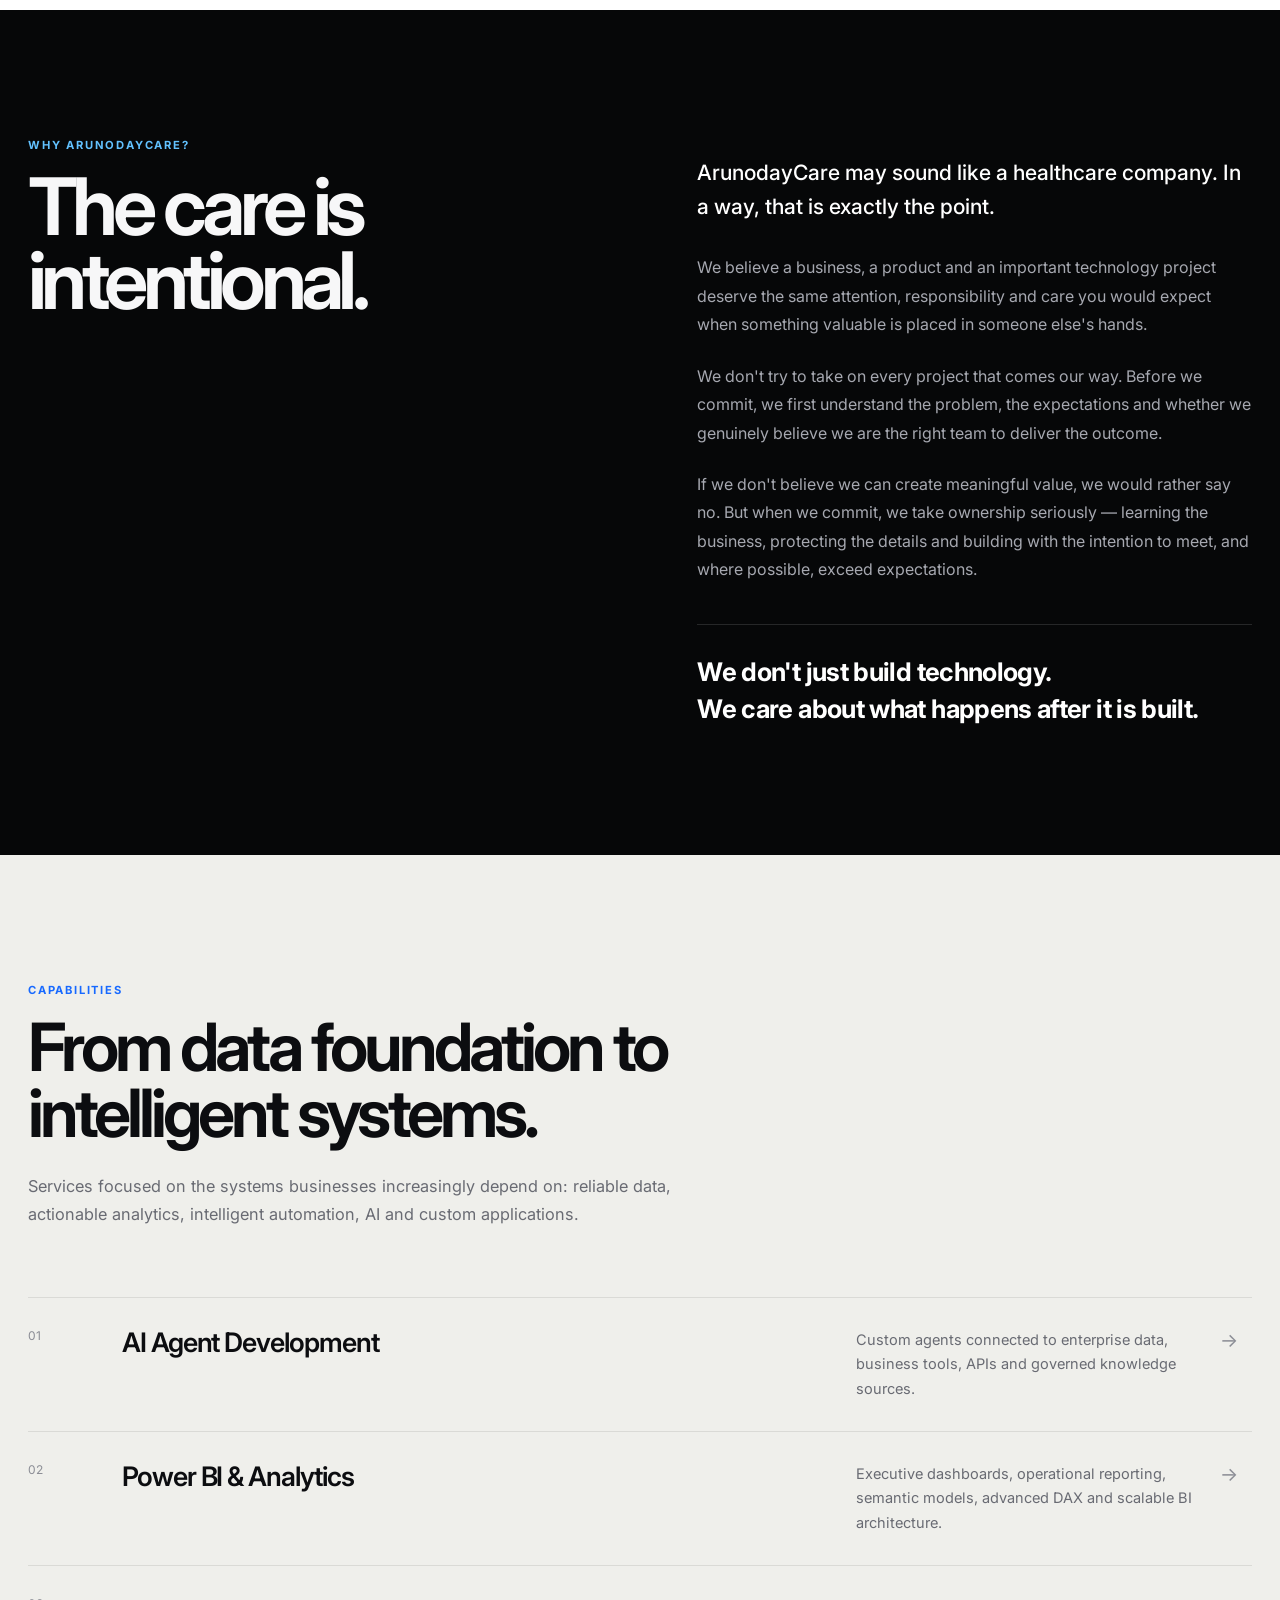
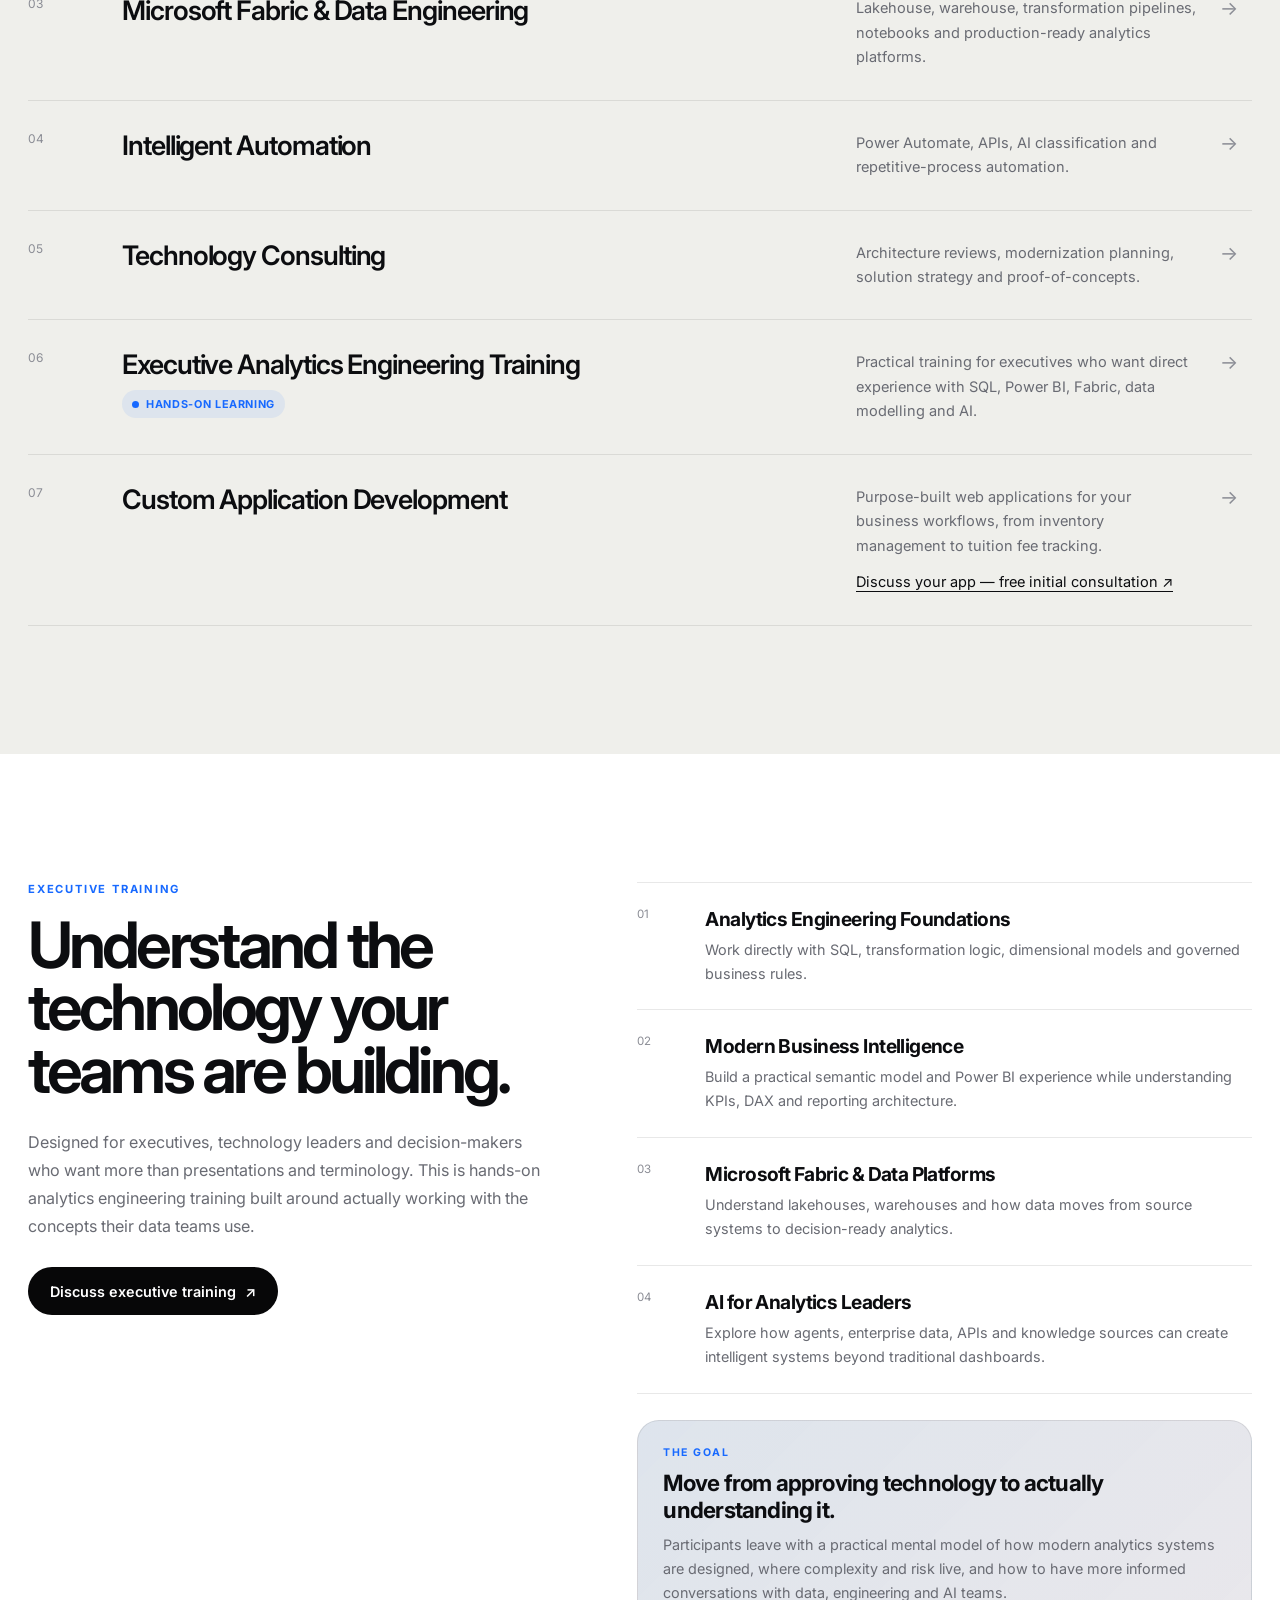
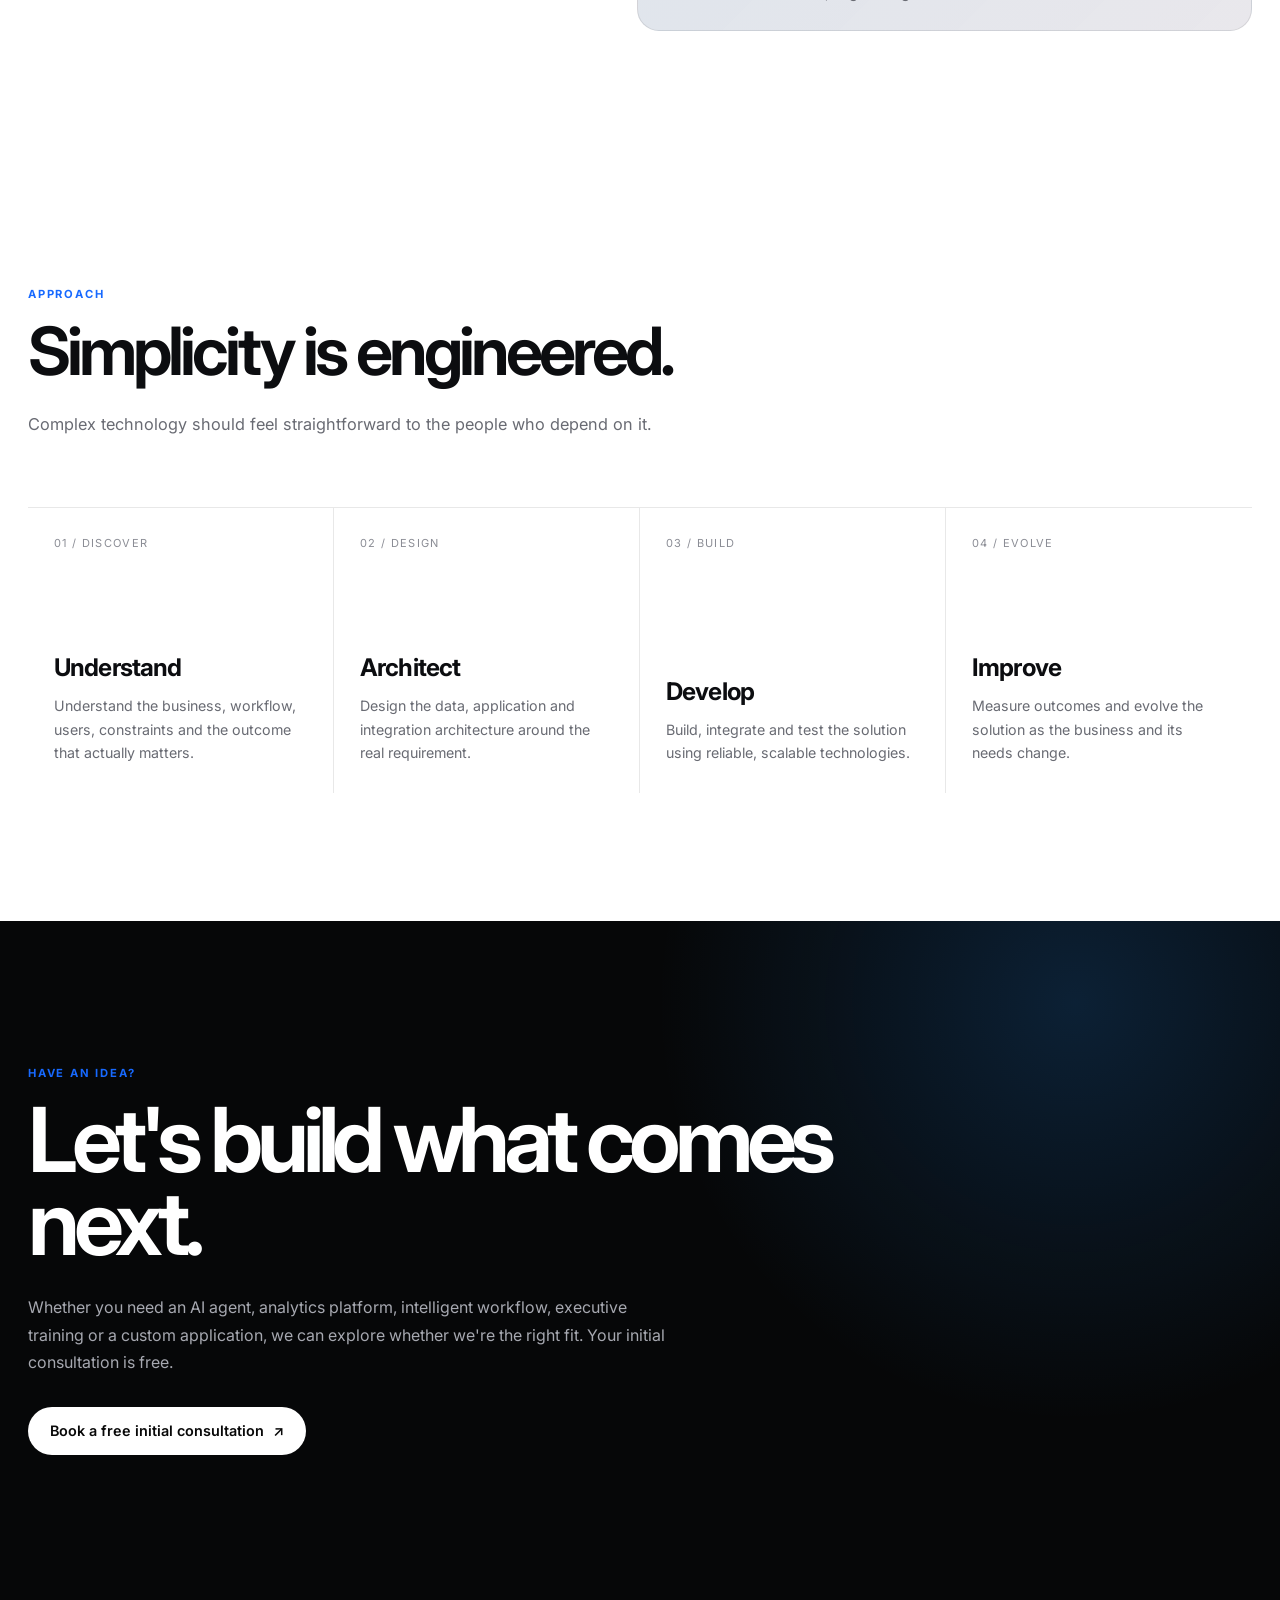
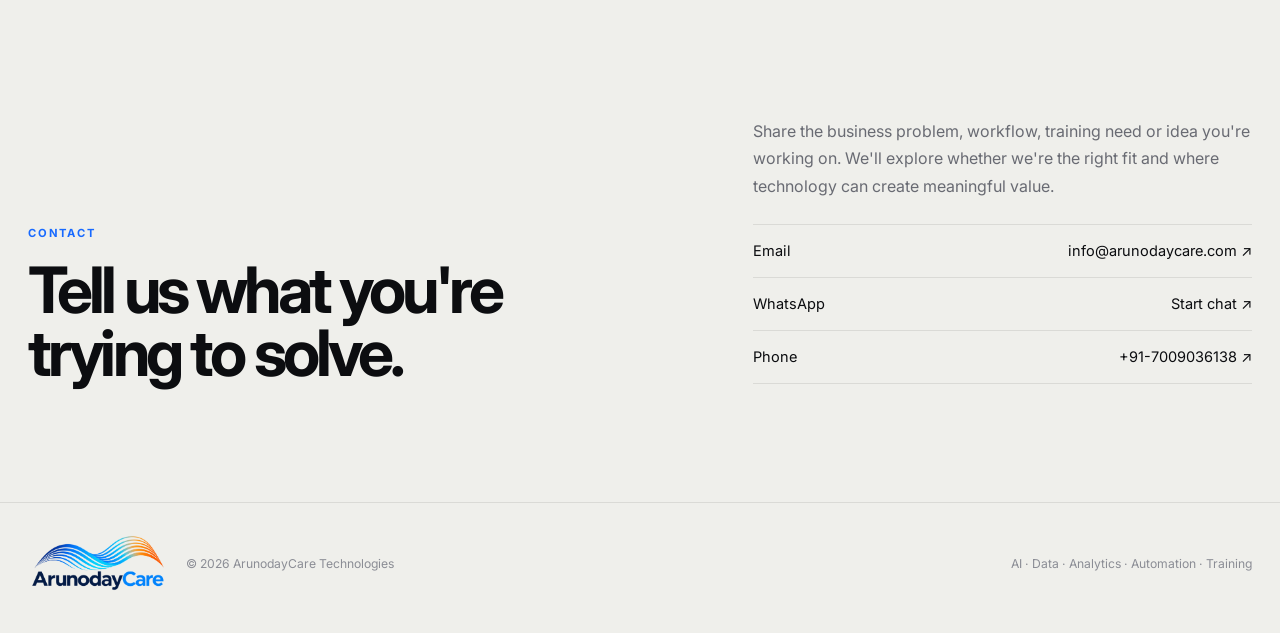
==== commit fbedc02b: "Open AI assistant in an accessible on-page popup" ====
--- a/index.html
+++ b/index.html
@@ -6,10 +6,10 @@
     <meta charset="UTF-8">
 
     <link rel="stylesheet" href="assets/analytics-consent.css">
-    <link rel="stylesheet" href="assets/assistant-link.css">
+    <link rel="stylesheet" href="assets/assistant-link.css?v=popup-1">
     <script defer src="assets/analytics-config.js"></script>
     <script defer src="assets/analytics.js"></script>
-    <script defer src="assets/assistant-link.js"></script>
+    <script defer src="assets/assistant-link.js?v=popup-1"></script>
 
     <meta
         name="viewport"
@@ -6250,17 +6250,31 @@
     href="https://arunodaycare-ai-assistant.anchit-sharma15.workers.dev/"
     target="_blank"
     rel="noopener noreferrer"
-    aria-label="Chat with ArunodayCare's AI assistant (opens in a new tab)">
+    aria-label="Open chat with ArunodayCare's AI assistant"
+    aria-haspopup="dialog"
+    aria-controls="assistantPopup">
     <svg width="24" height="24" viewBox="0 0 24 24" fill="none" stroke="currentColor" stroke-width="1.7" aria-hidden="true" focusable="false">
         <path d="M20 11.5a8 8 0 0 1-8 8H4l1.5-4A8 8 0 1 1 20 11.5Z" stroke-linejoin="round"/>
         <path d="M8 10h8M8 14h5" stroke-linecap="round"/>
     </svg>
     <span>
-        <strong>Chat with us <span aria-hidden="true">↗</span></strong>
+        <strong>Chat with us</strong>
         <small>AI assistant</small>
     </span>
 </a>
 
+<dialog class="assistant-popup" id="assistantPopup" aria-labelledby="assistantPopupTitle">
+    <div class="assistant-popup-toolbar">
+        <h2 id="assistantPopupTitle">Chat with us</h2>
+        <button type="button" id="assistantPopupClose" aria-label="Close chat" autofocus>×</button>
+    </div>
+    <p class="assistant-popup-status" id="assistantPopupStatus" role="status">Loading the assistant…</p>
+    <iframe id="assistantPopupFrame" title="ArunodayCare automated receptionist" referrerpolicy="no-referrer" sandbox="allow-scripts allow-same-origin allow-forms allow-popups allow-popups-to-escape-sandbox" hidden></iframe>
+    <div class="assistant-popup-footer">
+        <a href="https://arunodaycare-ai-assistant.anchit-sharma15.workers.dev/" target="_blank" rel="noopener noreferrer">Open full page ↗</a>
+    </div>
+</dialog>
+
 </body>
 
 </html>
--- a/assets/assistant-link.css
+++ b/assets/assistant-link.css
@@ -27,3 +27,53 @@
 @media (max-width: 640px) {
   .assistant-link { right: 16px; padding: 12px 16px; }
 }
+
+body.assistant-popup-open { overflow: hidden; }
+.assistant-popup {
+  position: fixed;
+  inset: auto 20px 20px auto;
+  margin: 0;
+  width: min(440px, calc(100vw - 40px));
+  height: min(720px, calc(100dvh - 40px));
+  max-width: none;
+  max-height: none;
+  padding: 0;
+  border: 1px solid var(--border-strong, #ddd);
+  border-radius: 18px;
+  background: var(--surface, #fff);
+  color: var(--text, #0c0d10);
+  box-shadow: 0 20px 70px rgb(0 0 0 / 25%);
+}
+.assistant-popup[open] { display: flex; flex-direction: column; }
+.assistant-popup [hidden] { display: none !important; }
+.assistant-popup::backdrop { background: rgb(0 0 0 / 24%); }
+.assistant-popup-toolbar {
+  display: flex;
+  align-items: center;
+  justify-content: space-between;
+  flex-shrink: 0;
+  padding: 8px 12px 8px 18px;
+  border-bottom: 1px solid var(--border, #ddd);
+}
+.assistant-popup-toolbar h2 { margin: 0; font-size: 14px; letter-spacing: 0; }
+.assistant-popup-toolbar button {
+  width: 34px;
+  height: 34px;
+  border: 0;
+  border-radius: 8px;
+  background: var(--surface-2, #efefeb);
+  color: inherit;
+  font: inherit;
+  font-size: 24px;
+  line-height: 1;
+  cursor: pointer;
+}
+.assistant-popup-toolbar button:focus-visible,
+.assistant-popup-footer a:focus-visible { outline: 3px solid #1769ff; outline-offset: 2px; }
+.assistant-popup-status { display: grid; place-items: center; flex: 1; margin: 0; font-size: 14px; }
+.assistant-popup iframe { display: block; flex: 1; width: 100%; min-height: 0; border: 0; background: #fff; }
+.assistant-popup-footer { flex-shrink: 0; padding: 7px 14px; text-align: right; border-top: 1px solid var(--border, #ddd); }
+.assistant-popup-footer a { font-size: 11px; color: inherit; }
+@media (max-width: 640px) {
+  .assistant-popup { inset: 12px; width: calc(100vw - 24px); height: calc(100dvh - 24px); border-radius: 14px; }
+}
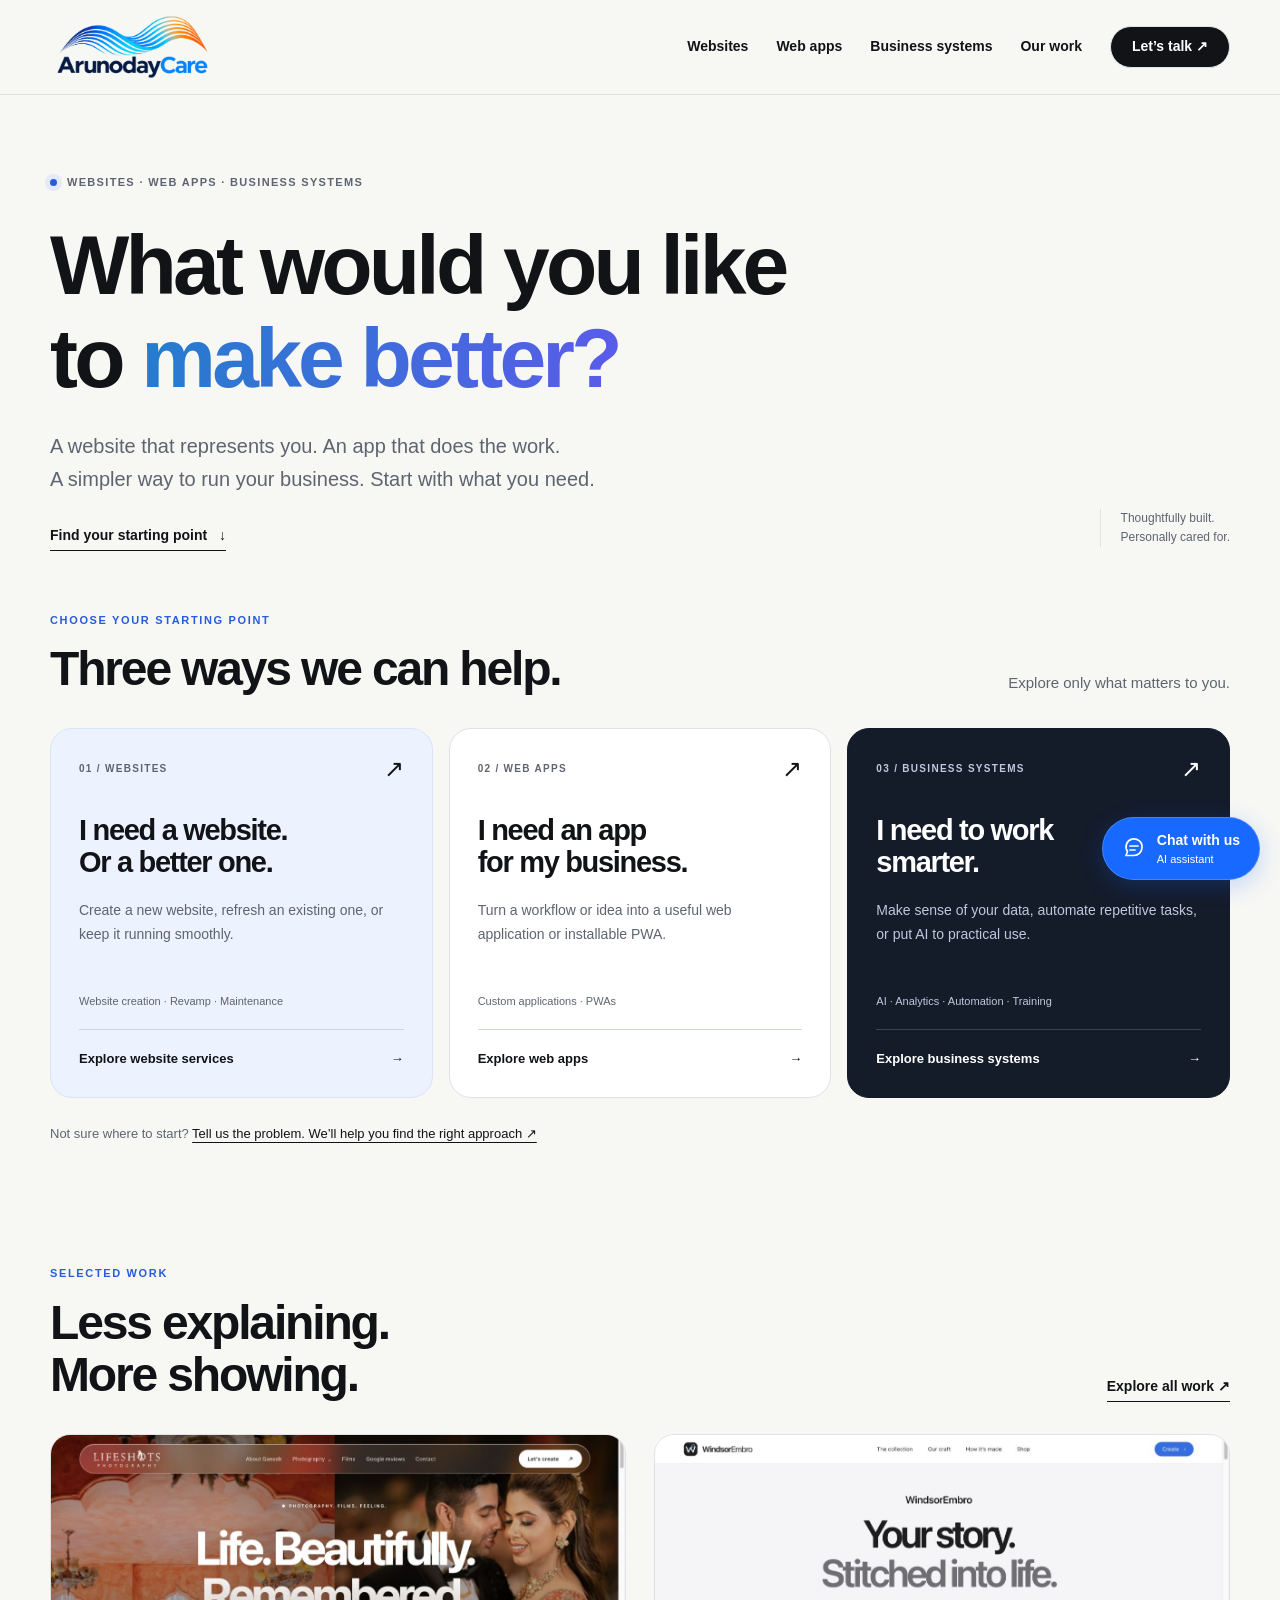
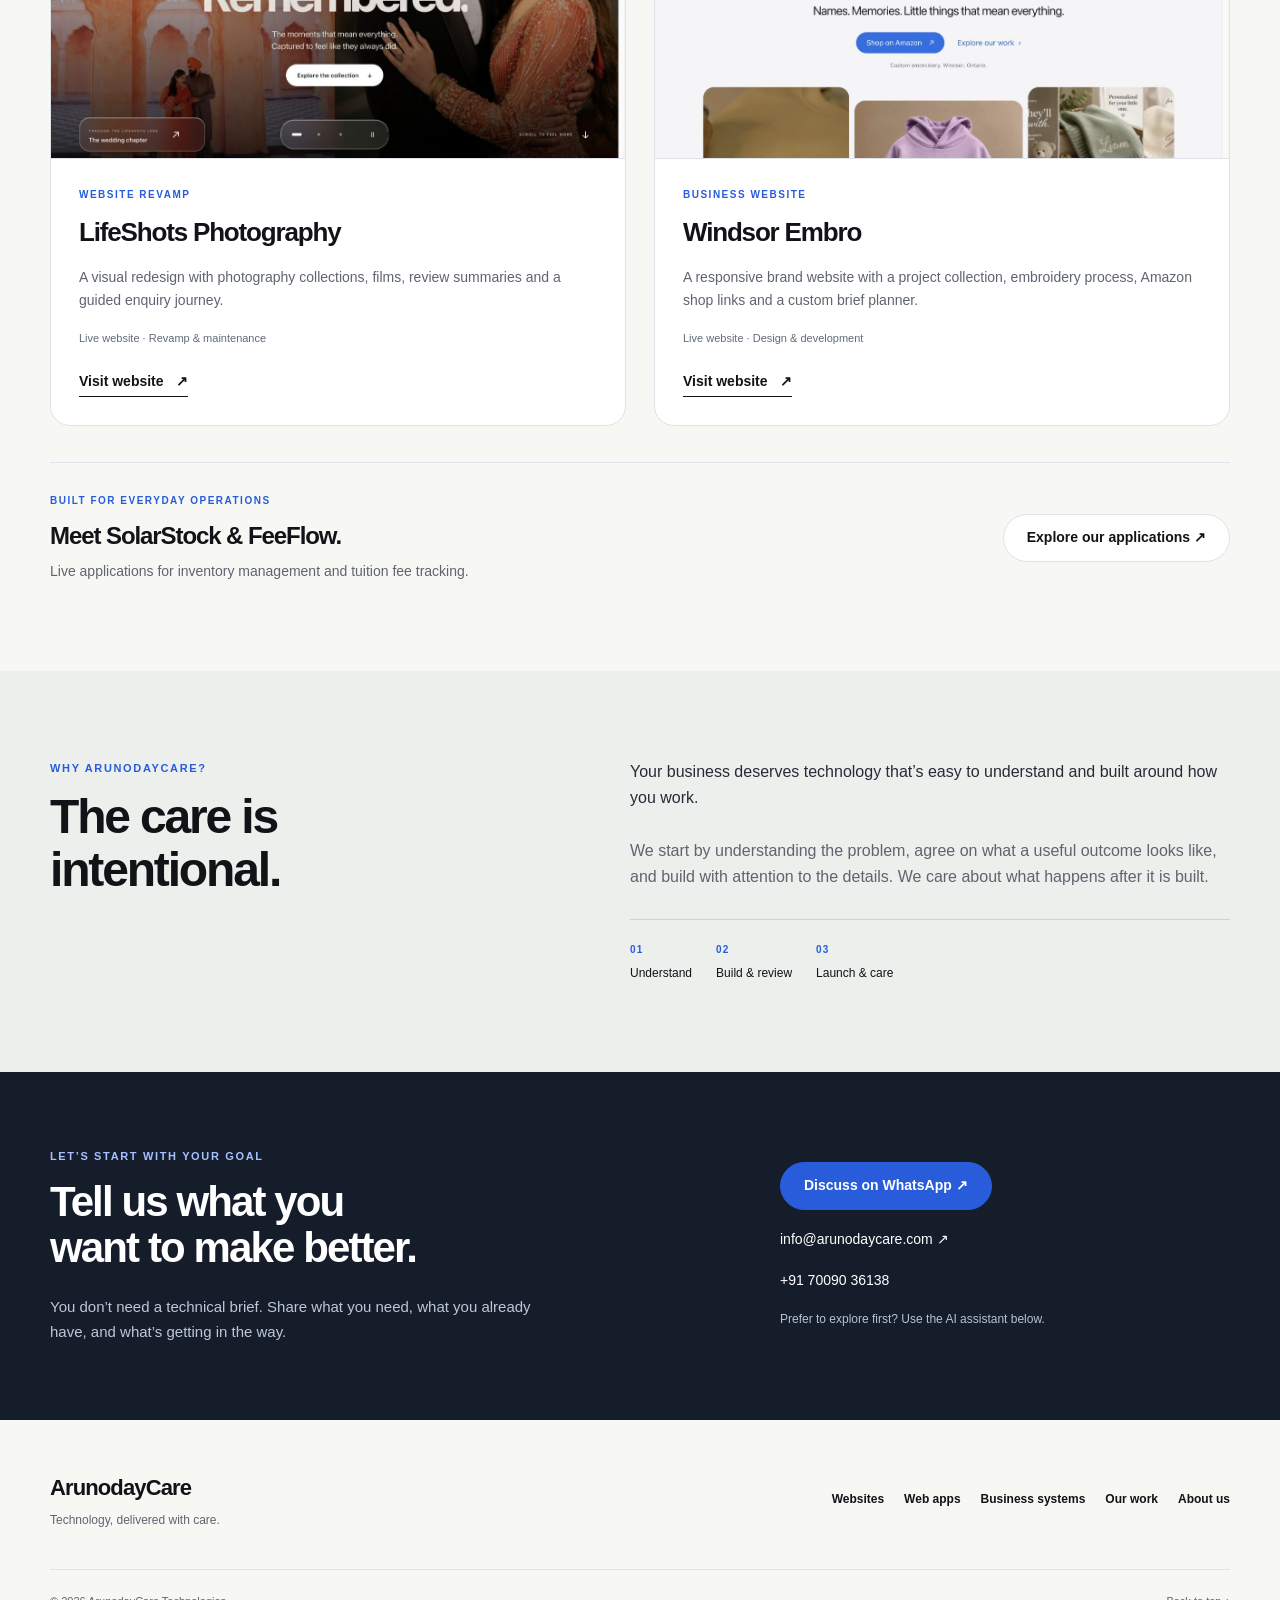
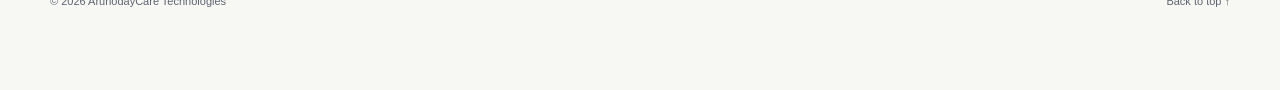
==== commit f7ca840e: "Simplify service discovery with focused pages and a verified project portfolio" ====
--- a/index.html
+++ b/index.html
@@ -1,6251 +1,4 @@
-<!DOCTYPE html>
-<html lang="en">
-
-<head>
-
-    <meta charset="UTF-8">
-
-    <link rel="stylesheet" href="assets/analytics-consent.css">
-    <link rel="stylesheet" href="assets/assistant-link.css?v=popup-1">
-    <script defer src="assets/analytics-config.js"></script>
-    <script defer src="assets/analytics.js"></script>
-    <script defer src="assets/assistant-link.js?v=popup-1"></script>
-
-    <meta
-        name="viewport"
-        content="width=device-width, initial-scale=1.0"
-    >
-
-    <meta
-        name="color-scheme"
-        content="light dark"
-    >
-
-    <meta
-        name="theme-color"
-        content="#f7f7f4"
-        id="themeColor"
-    >
-
-    <title>
-        ArunodayCare Technologies | AI, Data & Automation
-    </title>
-
-    <meta
-        name="description"
-        content="ArunodayCare Technologies builds AI agents, analytics platforms, automation solutions and executive analytics engineering training."
-    >
-
-    <link rel="icon" href="favicon.ico" sizes="16x16 32x32 48x48">
-    <link rel="icon" type="image/png" sizes="32x32" href="assets/brand/favicon-32x32.png">
-    <link rel="icon" type="image/png" sizes="16x16" href="assets/brand/favicon-16x16.png">
-    <link rel="apple-touch-icon" sizes="180x180" href="assets/brand/apple-touch-icon.png">
-
-    <meta property="og:type" content="website">
-    <meta property="og:title" content="ArunodayCare Technologies | AI, Data &amp; Automation">
-    <meta property="og:description" content="AI agents, analytics platforms, automation solutions and executive analytics engineering training.">
-    <meta property="og:image" content="https://arunodaycare.com/assets/brand/social-card.png">
-    <meta property="og:image:width" content="1200">
-    <meta property="og:image:height" content="630">
-    <meta property="og:image:alt" content="ArunodayCare logo">
-    <meta name="twitter:card" content="summary_large_image">
-    <meta name="twitter:image" content="https://arunodaycare.com/assets/brand/social-card.png">
-    <meta name="twitter:image:alt" content="ArunodayCare logo">
-
-
-    <link
-        rel="preconnect"
-        href="https://fonts.googleapis.com"
-    >
-
-    <link
-        rel="preconnect"
-        href="https://fonts.gstatic.com"
-        crossorigin
-    >
-
-    <link
-        href="https://fonts.googleapis.com/css2?family=Inter:wght@400;500;600;700;800&display=swap"
-        rel="stylesheet"
-    >
-
-
-<style>
-
-/* ==========================================================
-   DESIGN SYSTEM
-========================================================== */
-
-:root {
-
-    color-scheme: light;
-
-    --bg: #f7f7f4;
-
-    --surface: #ffffff;
-    --surface-2: #efefeb;
-    --surface-3: #e8e8e3;
-
-    --text: #0c0d10;
-    --text-soft: #2a2b30;
-
-    --muted: #696b73;
-    --muted-2: #8b8d95;
-
-    --border: rgba(0, 0, 0, .09);
-    --border-strong: rgba(0, 0, 0, .15);
-
-    --nav-bg: rgba(247, 247, 244, .84);
-
-    --blue: #1769ff;
-    --cyan: #10bde8;
-    --violet: #7257ff;
-    --green: #27c58a;
-
-    --dark-section: #060708;
-
-    --dark-text: #f7f7f8;
-    --dark-muted: #a6a8b0;
-
-    --button-bg: #070708;
-    --button-text: #ffffff;
-
-    --shadow:
-        0 24px 70px
-        rgba(0, 0, 0, .10);
-
-    --max-width: 1380px;
-
-    --ease:
-        cubic-bezier(.22, .8, .2, 1);
-
-}
-
-
-/* ==========================================================
-   DARK MODE
-========================================================== */
-
-@media (prefers-color-scheme: dark) {
-
-    :root {
-
-        color-scheme: dark;
-
-        --bg: #090a0c;
-
-        --surface: #0e1013;
-        --surface-2: #15171b;
-        --surface-3: #1d2025;
-
-        --text: #f6f7f8;
-        --text-soft: #dfe1e4;
-
-        --muted: #a1a4ac;
-        --muted-2: #7f828b;
-
-        --border:
-            rgba(255, 255, 255, .09);
-
-        --border-strong:
-            rgba(255, 255, 255, .16);
-
-        --nav-bg:
-            rgba(9, 10, 12, .84);
-
-        --blue: #4b8cff;
-        --cyan: #36cdf1;
-        --violet: #8c79ff;
-
-        --button-bg: #f5f5f5;
-        --button-text: #060607;
-
-        --shadow:
-            0 26px 80px
-            rgba(0, 0, 0, .38);
-
-    }
-
-}
-
-
-
-/* ==========================================================
-   RESET
-========================================================== */
-
-* {
-
-    box-sizing: border-box;
-
-    margin: 0;
-
-    padding: 0;
-
-}
-
-
-html {
-
-    scroll-behavior: smooth;
-
-}
-
-
-body {
-
-    font-family:
-        "Inter",
-        -apple-system,
-        BlinkMacSystemFont,
-        "Segoe UI",
-        sans-serif;
-
-    background: var(--bg);
-
-    color: var(--text);
-
-    overflow-x: hidden;
-
-    -webkit-font-smoothing:
-        antialiased;
-
-    text-rendering:
-        optimizeLegibility;
-
-}
-
-
-img {
-
-    display: block;
-
-    max-width: 100%;
-
-}
-
-
-a {
-
-    color: inherit;
-
-    text-decoration: none;
-
-}
-
-
-button {
-
-    font: inherit;
-
-}
-
-
-section {
-
-    scroll-margin-top: 90px;
-
-}
-
-
-.container {
-
-    width:
-        min(
-            calc(100% - 56px),
-            var(--max-width)
-        );
-
-    margin-inline: auto;
-
-}
-
-
-
-/* ==========================================================
-   NAVIGATION
-========================================================== */
-
-.navbar {
-
-    position: fixed;
-
-    top: 0;
-
-    left: 0;
-
-    width: 100%;
-
-    height: 82px;
-
-    z-index: 1000;
-
-    background: var(--nav-bg);
-
-    backdrop-filter:
-        blur(24px)
-        saturate(170%);
-
-    -webkit-backdrop-filter:
-        blur(24px)
-        saturate(170%);
-
-    border-bottom:
-        1px solid var(--border);
-
-    transition:
-        box-shadow .25s ease,
-        background .25s ease;
-
-}
-
-
-.navbar.scrolled {
-
-    box-shadow:
-        0 12px 30px
-        rgba(0, 0, 0, .07);
-
-}
-
-
-.nav-inner {
-
-    width:
-        min(
-            calc(100% - 56px),
-            var(--max-width)
-        );
-
-    height: 100%;
-
-    margin-inline: auto;
-
-    display: flex;
-
-    align-items: center;
-
-    justify-content: space-between;
-
-    gap: 28px;
-
-}
-
-
-/* BRAND */
-
-.brand {
-
-    display: flex;
-
-    align-items: center;
-
-    gap: 12px;
-
-    min-width: 0;
-
-}
-
-
-.brand-logo {
-
-    width: 172px;
-
-    height: 70px;
-
-    object-fit: contain;
-
-}
-
-
-/* LINKS */
-
-.nav-links {
-
-    list-style: none;
-
-    display: flex;
-
-    align-items: center;
-
-    gap: 28px;
-
-}
-
-
-.nav-links a {
-
-    color: var(--text-soft);
-
-    font-size: .87rem;
-
-    font-weight: 500;
-
-    transition:
-        color .2s ease;
-
-}
-
-
-.nav-links a:hover {
-
-    color: var(--blue);
-
-}
-
-
-.nav-cta {
-
-    padding:
-        11px 19px;
-
-    border-radius:
-        999px;
-
-    background:
-        var(--button-bg);
-
-    color:
-        var(--button-text)
-        !important;
-
-}
-
-
-.menu-button {
-
-    display: none;
-
-    width: 44px;
-
-    height: 44px;
-
-    border-radius: 12px;
-
-    border:
-        1px solid
-        var(--border);
-
-    background:
-        var(--surface);
-
-    color:
-        var(--text);
-
-    cursor: pointer;
-
-}
-
-
-
-/* ==========================================================
-   HERO
-========================================================== */
-
-.hero {
-
-    min-height: 92vh;
-
-    padding-top: 82px;
-
-    display: flex;
-
-    align-items: center;
-
-    position: relative;
-
-    overflow: hidden;
-
-    background:
-
-        radial-gradient(
-            circle at 85% 28%,
-            rgba(23, 105, 255, .10),
-            transparent 30%
-        ),
-
-        radial-gradient(
-            circle at 70% 70%,
-            rgba(114, 87, 255, .06),
-            transparent 34%
-        ),
-
-        var(--bg);
-
-}
-
-
-.hero-content {
-
-    position: relative;
-
-    z-index: 2;
-
-    padding:
-        70px 0 62px;
-
-}
-
-
-.hero-grid {
-
-    display: grid;
-
-    grid-template-columns:
-        minmax(0, .94fr)
-        minmax(500px, 1.06fr);
-
-    gap:
-        clamp(
-            48px,
-            6vw,
-            110px
-        );
-
-    align-items: center;
-
-}
-
-
-.hero-kicker {
-
-    display: flex;
-
-    align-items: center;
-
-    gap: 10px;
-
-    margin-bottom: 24px;
-
-    color: var(--muted);
-
-    font-size: .71rem;
-
-    font-weight: 700;
-
-    letter-spacing: .15em;
-
-    text-transform: uppercase;
-
-}
-
-
-.hero-kicker::before {
-
-    content: "";
-
-    width: 28px;
-
-    height: 1px;
-
-    background: var(--blue);
-
-}
-
-
-.hero h1 {
-
-    max-width: 760px;
-
-    font-size:
-        clamp(
-            3.4rem,
-            5vw,
-            5.9rem
-        );
-
-    line-height: .98;
-
-    letter-spacing: -.066em;
-
-    font-weight: 700;
-
-}
-
-
-.gradient-text {
-
-    background:
-
-        linear-gradient(
-            105deg,
-            var(--blue),
-            var(--cyan) 48%,
-            var(--violet)
-        );
-
-    -webkit-background-clip: text;
-
-    background-clip: text;
-
-    color: transparent;
-
-}
-
-
-.hero-copy {
-
-    max-width: 610px;
-
-    margin-top: 30px;
-
-    color: var(--muted);
-
-    font-size: 1.04rem;
-
-    line-height: 1.76;
-
-}
-
-
-.hero-actions {
-
-    display: flex;
-
-    flex-wrap: wrap;
-
-    gap: 11px;
-
-    margin-top: 30px;
-
-}
-
-
-
-/* ==========================================================
-   BUTTONS
-========================================================== */
-
-.button {
-
-    display: inline-flex;
-
-    align-items: center;
-
-    justify-content: center;
-
-    gap: 9px;
-
-    min-height: 48px;
-
-    padding:
-        0 22px;
-
-    border-radius:
-        999px;
-
-    font-size: .9rem;
-
-    font-weight: 600;
-
-    transition:
-        transform .24s var(--ease),
-        border-color .24s ease,
-        opacity .24s ease;
-
-}
-
-
-.button:hover {
-
-    transform:
-        translateY(-2px);
-
-}
-
-
-.button-primary {
-
-    color:
-        var(--button-text);
-
-    background:
-        var(--button-bg);
-
-}
-
-
-.button-primary:hover {
-
-    opacity: .88;
-
-}
-
-
-.button-secondary {
-
-    color: var(--text);
-
-    background:
-        var(--surface);
-
-    border:
-        1px solid
-        var(--border-strong);
-
-}
-
-
-.button-secondary:hover {
-
-    border-color:
-        var(--blue);
-
-}
-
-
-
-/* ==========================================================
-   HERO SERVICES CAROUSEL
-========================================================== */
-
-.service-stage {
-
-    position: relative;
-
-    min-height: 550px;
-
-    display: flex;
-
-    align-items: center;
-
-    justify-content: center;
-
-}
-
-
-.service-stage::before {
-
-    content: "";
-
-    position: absolute;
-
-    width: 430px;
-
-    height: 430px;
-
-    border-radius: 50%;
-
-    background:
-
-        radial-gradient(
-            circle at 35% 30%,
-            rgba(47,195,255,.24),
-            rgba(47,120,255,.08) 44%,
-            transparent 68%
-        );
-
-    filter: blur(8px);
-
-    pointer-events: none;
-
-}
-
-
-.carousel-shell {
-
-    width:
-        min(
-            100%,
-            590px
-        );
-
-    position: relative;
-
-}
-
-
-.carousel-header {
-
-    display: flex;
-
-    justify-content:
-        space-between;
-
-    align-items: center;
-
-    gap: 20px;
-
-    margin-bottom: 16px;
-
-}
-
-
-.carousel-label {
-
-    color: var(--muted-2);
-
-    font-size: .68rem;
-
-    font-weight: 700;
-
-    letter-spacing: .15em;
-
-    text-transform: uppercase;
-
-}
-
-
-.carousel-count {
-
-    color: var(--muted);
-
-    font-size: .73rem;
-
-    font-variant-numeric:
-        tabular-nums;
-
-}
-
-
-.carousel-window {
-
-    position: relative;
-
-    min-height: 430px;
-
-    overflow: hidden;
-
-    border-radius: 32px;
-
-}
-
-
-.carousel-track {
-
-    position: relative;
-
-    display: grid;
-
-    width: 100%;
-
-    min-height: 430px;
-
-}
-
-
-.service-slide {
-
-    position: relative;
-
-    grid-area: 1 / 1;
-
-    min-width: 0;
-
-    padding: 34px;
-
-    border-radius: 32px;
-
-    overflow: hidden;
-
-    display: flex;
-
-    flex-direction: column;
-
-    justify-content:
-        space-between;
-
-    border:
-        1px solid
-        var(--border);
-
-    box-shadow:
-        var(--shadow);
-
-    transform:
-        translateX(104%)
-        scale(.96);
-
-    opacity: 0;
-
-    visibility: hidden;
-
-    pointer-events: none;
-
-    transition:
-
-        transform
-        .68s
-        var(--ease),
-
-        opacity
-        .48s ease;
-
-}
-
-
-.service-slide.active {
-
-    transform:
-        translateX(0)
-        scale(1);
-
-    opacity: 1;
-
-    visibility: visible;
-
-    pointer-events: auto;
-
-    z-index: 3;
-
-}
-
-
-.service-slide.exit-left {
-
-    transform:
-        translateX(-104%)
-        scale(.96);
-
-    opacity: 0;
-
-    visibility: visible;
-
-    z-index: 2;
-
-}
-
-
-.service-slide.enter-left {
-
-    transform:
-        translateX(-104%)
-        scale(.96);
-
-}
-
-
-
-/* CAROUSEL COLORS */
-
-.slide-blue {
-
-    color: white;
-
-    background:
-
-        radial-gradient(
-            circle at 92% 6%,
-            rgba(92,221,255,.45),
-            transparent 31%
-        ),
-
-        linear-gradient(
-            145deg,
-            #06131f,
-            #073256 60%,
-            #10264b
-        );
-
-}
-
-
-.slide-black {
-
-    color: white;
-
-    background:
-
-        radial-gradient(
-            circle at 80% 12%,
-            rgba(114,87,255,.38),
-            transparent 32%
-        ),
-
-        linear-gradient(
-            145deg,
-            #050607,
-            #101319
-        );
-
-}
-
-
-.slide-violet {
-
-    color: white;
-
-    background:
-
-        radial-gradient(
-            circle at 90% 10%,
-            rgba(64,220,255,.32),
-            transparent 28%
-        ),
-
-        linear-gradient(
-            145deg,
-            #17121f,
-            #301b59 60%,
-            #12214a
-        );
-
-}
-
-
-.slide-light {
-
-    color: var(--text);
-
-    background:
-
-        radial-gradient(
-            circle at 92% 8%,
-            rgba(23,105,255,.12),
-            transparent 30%
-        ),
-
-        var(--surface);
-
-}
-
-
-.slide-green {
-
-    color: #0d1713;
-
-    background:
-
-        radial-gradient(
-            circle at 92% 8%,
-            rgba(255,255,255,.55),
-            transparent 24%
-        ),
-
-        linear-gradient(
-            145deg,
-            #d9f8e8,
-            #b9efd8 58%,
-            #b9e4f2
-        );
-
-}
-
-
-.slide-training {
-
-    color: #0c0d10;
-
-    background:
-
-        radial-gradient(
-            circle at 86% 10%,
-            rgba(255,255,255,.72),
-            transparent 24%
-        ),
-
-        linear-gradient(
-            145deg,
-            #f3e9ff,
-            #dbe7ff 55%,
-            #d8f4ef
-        );
-
-}
-
-
-
-/* CARD CONTENT */
-
-.slide-top {
-
-    display: flex;
-
-    justify-content:
-        space-between;
-
-    align-items:
-        flex-start;
-
-    gap: 18px;
-
-}
-
-
-.slide-number {
-
-    font-size: .72rem;
-
-    font-weight: 700;
-
-    letter-spacing: .13em;
-
-    opacity: .65;
-
-}
-
-
-.slide-pill {
-
-    padding:
-        8px 11px;
-
-    border-radius:
-        999px;
-
-    border:
-        1px solid
-        currentColor;
-
-    font-size: .67rem;
-
-    font-weight: 700;
-
-    letter-spacing: .08em;
-
-    text-transform:
-        uppercase;
-
-    opacity: .72;
-
-}
-
-
-.slide-main {
-
-    padding-top: 34px;
-
-}
-
-
-.service-slide h2 {
-
-    max-width: 440px;
-
-    font-size:
-        clamp(
-            2.3rem,
-            4vw,
-            4.1rem
-        );
-
-    line-height: .98;
-
-    letter-spacing: -.055em;
-
-    font-weight: 700;
-
-}
-
-
-.service-slide p {
-
-    max-width: 450px;
-
-    margin-top: 20px;
-
-    font-size: .95rem;
-
-    line-height: 1.67;
-
-    opacity: .76;
-
-}
-
-
-.slide-bottom {
-
-    display: flex;
-
-    justify-content:
-        space-between;
-
-    align-items:
-        flex-end;
-
-    gap: 20px;
-
-    margin-top: 40px;
-
-}
-
-
-.slide-stack {
-
-    display: flex;
-
-    flex-wrap: wrap;
-
-    gap: 8px;
-
-}
-
-
-.slide-stack span {
-
-    padding:
-        7px 10px;
-
-    border-radius:
-        999px;
-
-    border:
-        1px solid
-        currentColor;
-
-    font-size: .68rem;
-
-    opacity: .68;
-
-}
-
-
-.slide-arrow {
-
-    flex:
-        0 0 48px;
-
-    width: 48px;
-
-    height: 48px;
-
-    display: grid;
-
-    place-items: center;
-
-    border-radius: 50%;
-
-    border:
-        1px solid
-        currentColor;
-
-    font-size: 1rem;
-
-    opacity: .75;
-
-}
-
-
-
-/* CAROUSEL NAVIGATION */
-
-.carousel-controls {
-
-    display: flex;
-
-    align-items: center;
-
-    justify-content:
-        space-between;
-
-    gap: 18px;
-
-    margin-top: 18px;
-
-}
-
-
-.carousel-dots {
-
-    display: flex;
-
-    gap: 7px;
-
-    flex-wrap: wrap;
-
-}
-
-
-.carousel-dot {
-
-    width: 24px;
-
-    height: 5px;
-
-    border: 0;
-
-    border-radius:
-        999px;
-
-    background:
-        var(--border-strong);
-
-    cursor: pointer;
-
-    transition:
-        width .25s ease,
-        background .25s ease;
-
-}
-
-
-.carousel-dot.active {
-
-    width: 44px;
-
-    background:
-        var(--blue);
-
-}
-
-
-.carousel-arrows {
-
-    display: flex;
-
-    gap: 8px;
-
-}
-
-
-.carousel-button {
-
-    width: 42px;
-
-    height: 42px;
-
-    display: grid;
-
-    place-items: center;
-
-    border-radius: 50%;
-
-    border:
-        1px solid
-        var(--border);
-
-    color: var(--text);
-
-    background:
-        var(--surface);
-
-    cursor: pointer;
-
-}
-
-
-.carousel-button:hover {
-
-    border-color:
-        var(--blue);
-
-}
-
-
-
-/* ==========================================================
-   TECHNOLOGY BAR
-========================================================== */
-
-.tech-strip {
-
-    background:
-        var(--surface);
-
-    border-top:
-        1px solid
-        var(--border);
-
-    border-bottom:
-        1px solid
-        var(--border);
-
-    padding:
-        25px 0;
-
-}
-
-
-.tech-row {
-
-    display: flex;
-
-    justify-content:
-        space-between;
-
-    align-items: center;
-
-    gap: 30px;
-
-    flex-wrap: wrap;
-
-}
-
-
-.tech-label {
-
-    color: var(--muted-2);
-
-    font-size: .69rem;
-
-    font-weight: 700;
-
-    letter-spacing: .15em;
-
-    text-transform:
-        uppercase;
-
-}
-
-
-.tech-list {
-
-    display: flex;
-
-    flex-wrap: wrap;
-
-    gap: 28px;
-
-}
-
-
-.tech-list span {
-
-    color: var(--muted);
-
-    font-size: .84rem;
-
-    font-weight: 500;
-
-}
-
-
-
-/* ==========================================================
-   SECTIONS
-========================================================== */
-
-.section {
-
-    padding:
-        128px 0;
-
-}
-
-
-.section-light {
-
-    background:
-        var(--surface);
-
-    color:
-        var(--text);
-
-}
-
-
-.section-grey {
-
-    background:
-        var(--surface-2);
-
-    color:
-        var(--text);
-
-}
-
-
-.section-dark {
-
-    background:
-        var(--dark-section);
-
-    color:
-        var(--dark-text);
-
-}
-
-
-.section-heading {
-
-    max-width: 900px;
-
-    margin-bottom: 68px;
-
-}
-
-
-.eyebrow {
-
-    display: block;
-
-    margin-bottom: 18px;
-
-    color: var(--blue);
-
-    font-size: .7rem;
-
-    font-weight: 700;
-
-    letter-spacing: .16em;
-
-    text-transform:
-        uppercase;
-
-}
-
-
-.section-dark .eyebrow {
-
-    color: #62c2ff;
-
-}
-
-
-.section-heading h2 {
-
-    font-size:
-        clamp(
-            2.8rem,
-            5.2vw,
-            5.25rem
-        );
-
-    line-height: .99;
-
-    letter-spacing: -.06em;
-
-    font-weight: 650;
-
-}
-
-
-.section-heading p {
-
-    max-width: 680px;
-
-    margin-top: 25px;
-
-    color: var(--muted);
-
-    font-size: 1.02rem;
-
-    line-height: 1.74;
-
-}
-
-
-
-/* ==========================================================
-   PRODUCTS
-========================================================== */
-
-/* Public application showcase */
-.live-applications {
-    margin-top: 64px;
-    scroll-margin-top: 110px;
-}
-.live-applications .section-heading h3 {
-    font-size: clamp(2rem, 4vw, 3.25rem);
-    line-height: 1.05;
-    letter-spacing: -.045em;
-}
-.app-card {
-    background: var(--surface);
-    justify-content: flex-start;
-}
-.app-preview {
-    margin-top: 26px;
-    overflow: hidden;
-    border: 1px solid var(--border);
-    border-radius: 16px;
-    background: var(--surface-2);
-}
-.app-preview img {
-    width: 100%;
-    height: auto;
-    aspect-ratio: 16 / 9;
-    object-fit: contain;
-}
-.app-preview figcaption {
-    padding: 10px 14px;
-    font-size: .72rem;
-    color: var(--muted);
-}
-.app-card .button {
-    margin-top: 26px;
-    align-self: flex-start;
-}
-.service-consultation {
-    display: inline-block;
-    margin-top: 12px;
-    color: var(--text);
-    text-decoration: underline;
-    text-underline-offset: 4px;
-}
-.app-card .button:focus-visible,
-.service-consultation:focus-visible {
-    outline: 3px solid var(--blue);
-    outline-offset: 5px;
-}
-
-.product-grid {
-
-    display: grid;
-
-    grid-template-columns:
-        repeat(
-            2,
-            minmax(0, 1fr)
-        );
-
-    gap: 22px;
-
-}
-
-
-.product-card {
-
-    min-height: 410px;
-
-    padding: 34px;
-
-    border-radius: 28px;
-
-    border:
-        1px solid
-        var(--border);
-
-    display: flex;
-
-    flex-direction: column;
-
-    justify-content:
-        space-between;
-
-    overflow: hidden;
-
-    transition:
-        transform .35s
-        var(--ease),
-        box-shadow .35s
-        var(--ease);
-
-}
-
-
-.product-card:hover {
-
-    transform:
-        translateY(-6px);
-
-    box-shadow:
-        var(--shadow);
-
-}
-
-
-.product-dark {
-
-    color: white;
-
-    background:
-
-        radial-gradient(
-            circle at 84% 5%,
-            rgba(70,184,255,.26),
-            transparent 28%
-        ),
-
-        linear-gradient(
-            145deg,
-            #060708,
-            #10131a
-        );
-
-}
-
-
-.product-violet {
-
-    color: white;
-
-    background:
-
-        radial-gradient(
-            circle at 86% 6%,
-            rgba(78,211,255,.30),
-            transparent 28%
-        ),
-
-        linear-gradient(
-            145deg,
-            #111019,
-            #24163d 60%,
-            #10284a
-        );
-
-}
-
-
-.product-light {
-
-    color:
-        var(--text);
-
-    background:
-        var(--surface-2);
-
-}
-
-
-.product-label {
-
-    color:
-        var(--muted-2);
-
-    font-size: .68rem;
-
-    font-weight: 700;
-
-    letter-spacing: .14em;
-
-    text-transform:
-        uppercase;
-
-}
-
-
-.product-dark
-.product-label,
-
-.product-violet
-.product-label {
-
-    color: #adb2bc;
-
-}
-
-
-.product-card h3,
-.app-card h4 {
-
-    max-width: 520px;
-
-    margin-top: 15px;
-
-    font-size:
-        clamp(
-            2rem,
-            3vw,
-            3.25rem
-        );
-
-    line-height: 1.02;
-
-    letter-spacing: -.045em;
-
-}
-
-
-.product-card p {
-
-    max-width: 560px;
-
-    margin-top: 18px;
-
-    color: var(--muted);
-
-    font-size: .94rem;
-
-    line-height: 1.7;
-
-}
-
-
-.product-dark p,
-
-.product-violet p {
-
-    color: #adb2bb;
-
-}
-
-
-.product-tags {
-
-    display: flex;
-
-    flex-wrap: wrap;
-
-    gap: 8px;
-
-    margin-top: 34px;
-
-}
-
-
-.product-tags span {
-
-    padding:
-        7px 10px;
-
-    border:
-        1px solid
-        currentColor;
-
-    border-radius:
-        999px;
-
-    font-size: .68rem;
-
-    opacity: .62;
-
-}
-
-
-
-/* ==========================================================
-   ABOUT
-========================================================== */
-
-.about-layout {
-
-    display: grid;
-
-    grid-template-columns:
-        1.02fr
-        .98fr;
-
-    gap: 92px;
-
-    align-items: start;
-
-}
-
-
-.about-heading {
-
-    position: sticky;
-
-    top: 140px;
-
-}
-
-
-.about-heading h2 {
-
-    max-width: 760px;
-
-    font-size:
-        clamp(
-            3.3rem,
-            6.2vw,
-            6.4rem
-        );
-
-    line-height: .93;
-
-    letter-spacing: -.07em;
-
-    font-weight: 650;
-
-}
-
-
-.about-story {
-
-    padding-top: 18px;
-
-}
-
-
-.about-lead {
-
-    color: white;
-
-    font-size: 1.32rem;
-
-    line-height: 1.58;
-
-    font-weight: 500;
-
-    margin-bottom: 30px;
-
-}
-
-
-.about-story p:not(.about-lead) {
-
-    color:
-        var(--dark-muted);
-
-    font-size: 1rem;
-
-    line-height: 1.78;
-
-    margin-bottom: 23px;
-
-}
-
-
-.about-statement {
-
-    margin-top: 40px;
-
-    padding-top: 28px;
-
-    border-top:
-        1px solid
-        rgba(255,255,255,.13);
-
-}
-
-
-.about-statement strong {
-
-    display: block;
-
-    color: white;
-
-    font-size:
-        clamp(
-            1.25rem,
-            2vw,
-            1.65rem
-        );
-
-    line-height: 1.45;
-
-    letter-spacing: -.025em;
-
-}
-
-
-
-/* ==========================================================
-   SERVICES
-========================================================== */
-
-.service-list {
-
-    border-top:
-        1px solid
-        var(--border);
-
-}
-
-
-.service-row {
-
-    display: grid;
-
-    grid-template-columns:
-        70px
-        1fr
-        minmax(
-            220px,
-            340px
-        )
-        32px;
-
-    gap: 24px;
-
-    align-items: start;
-
-    padding:
-        30px 0;
-
-    border-bottom:
-        1px solid
-        var(--border);
-
-    transition:
-        padding-left
-        .25s ease;
-
-}
-
-
-.service-row:hover {
-
-    padding-left: 10px;
-
-}
-
-
-.service-number {
-
-    color:
-        var(--muted-2);
-
-    font-size: .75rem;
-
-}
-
-
-.service-row h3 {
-
-    color: var(--text);
-
-    font-size:
-        clamp(
-            1.5rem,
-            2.1vw,
-            2.3rem
-        );
-
-    line-height: 1.1;
-
-    letter-spacing: -.04em;
-
-    font-weight: 600;
-
-}
-
-
-.service-row p {
-
-    color: var(--muted);
-
-    font-size: .91rem;
-
-    line-height: 1.68;
-
-}
-
-
-.service-arrow {
-
-    color:
-        var(--muted-2);
-
-    font-size: 1.2rem;
-
-}
-
-
-.training-chip {
-
-    display: inline-flex;
-
-    align-items: center;
-
-    gap: 7px;
-
-    margin-top: 10px;
-
-    padding:
-        7px 10px;
-
-    border-radius:
-        999px;
-
-    background:
-        rgba(23,105,255,.08);
-
-    color: var(--blue);
-
-    font-size: .68rem;
-
-    font-weight: 700;
-
-    letter-spacing: .06em;
-
-    text-transform:
-        uppercase;
-
-}
-
-
-.training-chip::before {
-
-    content: "";
-
-    width: 7px;
-
-    height: 7px;
-
-    border-radius: 50%;
-
-    background:
-        var(--blue);
-
-}
-
-
-
-/* ==========================================================
-   TRAINING
-========================================================== */
-
-.training-feature {
-
-    background:
-        var(--surface);
-
-}
-
-
-.training-grid {
-
-    display: grid;
-
-    grid-template-columns:
-        .92fr
-        1.08fr;
-
-    gap: 86px;
-
-    align-items: start;
-
-}
-
-
-.training-copy h2 {
-
-    max-width: 700px;
-
-    font-size:
-        clamp(
-            3rem,
-            5vw,
-            5.25rem
-        );
-
-    line-height: .98;
-
-    letter-spacing: -.06em;
-
-    font-weight: 650;
-
-}
-
-
-.training-copy p {
-
-    max-width: 620px;
-
-    margin-top: 26px;
-
-    color: var(--muted);
-
-    font-size: 1.01rem;
-
-    line-height: 1.74;
-
-}
-
-
-.training-actions {
-
-    display: flex;
-
-    flex-wrap: wrap;
-
-    gap: 10px;
-
-    margin-top: 27px;
-
-}
-
-
-.training-modules {
-
-    border-top:
-        1px solid
-        var(--border);
-
-}
-
-
-.training-module {
-
-    display: grid;
-
-    grid-template-columns:
-        50px
-        1fr;
-
-    gap: 18px;
-
-    padding:
-        24px 0;
-
-    border-bottom:
-        1px solid
-        var(--border);
-
-}
-
-
-.training-module
-.num {
-
-    color:
-        var(--muted-2);
-
-    font-size: .72rem;
-
-}
-
-
-.training-module h3 {
-
-    font-size: 1.2rem;
-
-    letter-spacing: -.03em;
-
-    margin-bottom: 7px;
-
-}
-
-
-.training-module p {
-
-    color: var(--muted);
-
-    font-size: .9rem;
-
-    line-height: 1.66;
-
-}
-
-
-.training-outcome {
-
-    margin-top: 26px;
-
-    padding: 25px;
-
-    border-radius: 22px;
-
-    border:
-        1px solid
-        var(--border);
-
-    background:
-
-        linear-gradient(
-            135deg,
-            rgba(23,105,255,.08),
-            rgba(114,87,255,.05)
-        ),
-
-        var(--surface-2);
-
-}
-
-
-.training-outcome small {
-
-    display: block;
-
-    color: var(--blue);
-
-    font-size: .66rem;
-
-    font-weight: 700;
-
-    letter-spacing: .14em;
-
-    text-transform:
-        uppercase;
-
-    margin-bottom: 10px;
-
-}
-
-
-.training-outcome h3 {
-
-    font-size: 1.4rem;
-
-    letter-spacing: -.035em;
-
-    margin-bottom: 10px;
-
-}
-
-
-.training-outcome p {
-
-    color: var(--muted);
-
-    font-size: .9rem;
-
-    line-height: 1.68;
-
-}
-
-
-
-/* ==========================================================
-   APPROACH
-========================================================== */
-
-.process-grid {
-
-    display: grid;
-
-    grid-template-columns:
-        repeat(4, 1fr);
-
-    border-top:
-        1px solid
-        var(--border);
-
-}
-
-
-.process-card {
-
-    min-height: 285px;
-
-    padding:
-        28px 26px;
-
-    border-right:
-        1px solid
-        var(--border);
-
-    display: flex;
-
-    flex-direction: column;
-
-    justify-content:
-        space-between;
-
-}
-
-
-.process-card:last-child {
-
-    border-right: 0;
-
-}
-
-
-.process-card
-.num {
-
-    color:
-        var(--muted-2);
-
-    font-size: .69rem;
-
-    letter-spacing: .12em;
-
-}
-
-
-.process-card h3 {
-
-    font-size: 1.52rem;
-
-    letter-spacing: -.035em;
-
-    margin-bottom: 12px;
-
-}
-
-
-.process-card p {
-
-    color: var(--muted);
-
-    font-size: .89rem;
-
-    line-height: 1.65;
-
-}
-
-
-
-/* ==========================================================
-   CTA
-========================================================== */
-
-.cta {
-
-    padding:
-        145px 0;
-
-    color: white;
-
-    background:
-
-        radial-gradient(
-            circle at 84% 12%,
-            rgba(38,147,255,.18),
-            transparent 34%
-        ),
-
-        var(--dark-section);
-
-}
-
-
-.cta-inner {
-
-    max-width: 980px;
-
-}
-
-
-.cta h2 {
-
-    font-size:
-        clamp(
-            3.6rem,
-            7vw,
-            7rem
-        );
-
-    line-height: .93;
-
-    letter-spacing: -.07em;
-
-    font-weight: 650;
-
-}
-
-
-.cta p {
-
-    max-width: 650px;
-
-    margin:
-        30px 0;
-
-    color:
-        var(--dark-muted);
-
-    font-size: 1rem;
-
-    line-height: 1.72;
-
-}
-
-
-.cta
-.button-primary {
-
-    color: #080808;
-
-    background: white;
-
-}
-
-
-
-/* ==========================================================
-   CONTACT
-========================================================== */
-
-.contact {
-
-    padding:
-        118px 0;
-
-    background:
-        var(--surface-2);
-
-}
-
-
-.contact-grid {
-
-    display: grid;
-
-    grid-template-columns:
-        1.12fr
-        .88fr;
-
-    gap: 90px;
-
-    align-items: end;
-
-}
-
-
-.contact h2 {
-
-    max-width: 700px;
-
-    font-size:
-        clamp(
-            3rem,
-            5vw,
-            5rem
-        );
-
-    line-height: .99;
-
-    letter-spacing: -.06em;
-
-}
-
-
-.contact-copy p {
-
-    color: var(--muted);
-
-    line-height: 1.72;
-
-    margin-bottom: 24px;
-
-}
-
-
-.contact-links {
-
-    border-top:
-        1px solid
-        var(--border);
-
-}
-
-
-.contact-link {
-
-    display: flex;
-
-    justify-content:
-        space-between;
-
-    gap: 24px;
-
-    padding:
-        17px 0;
-
-    border-bottom:
-        1px solid
-        var(--border);
-
-    color: var(--text);
-
-    font-size: .91rem;
-
-    transition:
-        color .2s ease,
-        padding-left .2s ease;
-
-}
-
-
-.contact-link:hover {
-
-    color: var(--blue);
-
-    padding-left: 8px;
-
-}
-
-
-
-/* ==========================================================
-   FOOTER
-========================================================== */
-
-footer {
-
-    padding:
-        32px 0 42px;
-
-    background:
-        var(--surface-2);
-
-    border-top:
-        1px solid
-        var(--border);
-
-}
-
-
-.footer-inner {
-
-    display: flex;
-
-    align-items: center;
-
-    justify-content:
-        space-between;
-
-    gap: 18px;
-
-    flex-wrap: wrap;
-
-    color:
-        var(--muted-2);
-
-    font-size: .76rem;
-
-}
-
-.footer-brand {
-    display: flex;
-    align-items: center;
-    flex-wrap: wrap;
-    gap: 18px;
-}
-
-.footer-logo {
-    width: 140px;
-    height: 56px;
-    object-fit: contain;
-}
-
-
-
-/* ==========================================================
-   SCROLL REVEAL
-========================================================== */
-
-.reveal {
-
-    opacity: 0;
-
-    transform:
-        translateY(24px);
-
-    transition:
-        opacity
-        .75s
-        var(--ease),
-
-        transform
-        .75s
-        var(--ease);
-
-}
-
-
-.reveal.visible {
-
-    opacity: 1;
-
-    transform: none;
-
-}
-
-
-
-/* ==========================================================
-   TABLET
-========================================================== */
-
-@media (max-width: 1080px) {
-
-    .hero-grid {
-
-        grid-template-columns:
-            1fr;
-
-        gap: 52px;
-
-    }
-
-
-    .hero h1 {
-
-        max-width: 900px;
-
-    }
-
-
-    .service-stage {
-
-        min-height: auto;
-
-    }
-
-
-    .carousel-shell {
-
-        max-width: 760px;
-
-    }
-
-
-    .about-layout,
-
-    .training-grid,
-
-    .contact-grid {
-
-        grid-template-columns:
-            1fr;
-
-        gap: 54px;
-
-    }
-
-
-    .about-heading {
-
-        position: static;
-
-    }
-
-
-    .service-row {
-
-        grid-template-columns:
-            55px
-            1fr;
-
-    }
-
-
-    .service-row p {
-
-        grid-column: 2;
-
-    }
-
-
-    .service-arrow {
-
-        display: none;
-
-    }
-
-
-    .process-grid {
-
-        grid-template-columns:
-            1fr 1fr;
-
-    }
-
-}
-
-
-
-/* ==========================================================
-   MOBILE NAV
-========================================================== */
-
-@media (max-width: 860px) {
-
-    .menu-button {
-
-        display: grid;
-
-        place-items: center;
-
-    }
-
-
-    .nav-links {
-
-        display: none;
-
-        position: absolute;
-
-        top: 82px;
-
-        left: 0;
-
-        width: 100%;
-
-        padding:
-            26px 28px 30px;
-
-        flex-direction: column;
-
-        align-items:
-            flex-start;
-
-        background:
-            var(--surface);
-
-        border-bottom:
-            1px solid
-            var(--border);
-
-        box-shadow:
-            0 18px 30px
-            rgba(0,0,0,.08);
-
-    }
-
-
-    .nav-links.active {
-
-        display: flex;
-
-    }
-
-
-    .product-grid {
-
-        grid-template-columns:
-            1fr;
-
-    }
-
-}
-
-
-
-/* ==========================================================
-   PHONE
-========================================================== */
-
-@media (max-width: 640px) {
-
-    .container,
-
-    .nav-inner {
-
-        width:
-            calc(
-                100% - 30px
-            );
-
-    }
-
-
-    .navbar {
-
-        height: 74px;
-
-    }
-
-
-    .nav-links {
-
-        top: 74px;
-
-    }
-
-
-    .brand-logo {
-
-        width: 140px;
-
-        height: 56px;
-
-    }
-
-
-    /* HERO */
-
-    .hero {
-
-        min-height: auto;
-
-        padding-top: 74px;
-
-    }
-
-
-    .hero-content {
-
-        padding:
-            68px 0 55px;
-
-    }
-
-
-    .hero-grid {
-
-        gap: 42px;
-
-    }
-
-
-    .hero h1 {
-
-        font-size:
-            clamp(
-                3rem,
-                14vw,
-                4.6rem
-            );
-
-        letter-spacing: -.06em;
-
-    }
-
-
-    .hero-copy {
-
-        font-size: .98rem;
-
-    }
-
-
-    .hero-actions {
-
-        width: 100%;
-
-    }
-
-
-    .hero-actions
-    .button {
-
-        width: 100%;
-
-    }
-
-
-    /* CAROUSEL */
-
-    .service-stage {
-
-        width: 100%;
-
-    }
-
-
-    .carousel-window,
-
-    .carousel-track {
-
-        min-height: 455px;
-
-    }
-
-
-    .service-slide {
-
-        padding:
-            26px 24px;
-
-        border-radius: 24px;
-
-    }
-
-
-    .service-slide h2 {
-
-        font-size:
-            clamp(
-                2.35rem,
-                12vw,
-                3.4rem
-            );
-
-    }
-
-
-    .service-slide p {
-
-        font-size: .9rem;
-
-    }
-
-
-    .slide-arrow {
-
-        display: none;
-
-    }
-
-
-    .carousel-arrows {
-
-        display: none;
-
-    }
-
-
-    .carousel-dot {
-
-        width: 18px;
-
-    }
-
-
-    .carousel-dot.active {
-
-        width: 32px;
-
-    }
-
-
-    /* SECTIONS */
-
-    .section {
-
-        padding:
-            88px 0;
-
-    }
-
-
-    .section-heading {
-
-        margin-bottom: 48px;
-
-    }
-
-
-    .section-heading h2 {
-
-        font-size:
-            clamp(
-                2.6rem,
-                12vw,
-                4rem
-            );
-
-    }
-
-
-    .product-card {
-
-        min-height: 350px;
-
-        padding: 27px;
-
-        border-radius: 22px;
-
-    }
-
-
-    .about-heading h2 {
-
-        font-size:
-            clamp(
-                3rem,
-                14vw,
-                4.8rem
-            );
-
-    }
-
-
-    .about-lead {
-
-        font-size: 1.16rem;
-
-    }
-
-
-    .service-row {
-
-        grid-template-columns:
-            36px
-            1fr;
-
-        gap: 14px;
-
-    }
-
-
-    .training-copy h2 {
-
-        font-size:
-            clamp(
-                2.8rem,
-                12vw,
-                4.2rem
-            );
-
-    }
-
-
-    .process-grid {
-
-        grid-template-columns:
-            1fr;
-
-    }
-
-
-    .process-card {
-
-        min-height: 220px;
-
-        border-right: 0;
-
-        border-bottom:
-            1px solid
-            var(--border);
-
-    }
-
-
-    .cta {
-
-        padding:
-            105px 0;
-
-    }
-
-
-    .contact {
-
-        padding:
-            90px 0;
-
-    }
-
-
-    .contact-link {
-
-        flex-direction:
-            column;
-
-        gap: 4px;
-
-    }
-
-}
-
-
-
-/* ==========================================================
-   ACCESSIBILITY
-========================================================== */
-
-@media
-(prefers-reduced-motion: reduce) {
-
-    *,
-
-    *::before,
-
-    *::after {
-
-        animation-duration:
-            .001ms
-            !important;
-
-        animation-iteration-count:
-            1
-            !important;
-
-        scroll-behavior:
-            auto
-            !important;
-
-        transition-duration:
-            .001ms
-            !important;
-
-    }
-
-
-    .reveal {
-
-        opacity: 1;
-
-        transform: none;
-
-    }
-
-}
-
-</style>
-
-</head>
-
-
-<body>
-
-
-<!-- ==========================================================
-     NAVIGATION
-========================================================== -->
-
-<nav
-    class="navbar"
-    id="navbar">
-
-    <div class="nav-inner">
-
-
-        <a
-            class="brand"
-            href="#"
-            aria-label="ArunodayCare Technologies home">
-
-
-            <picture>
-                <source media="(prefers-color-scheme: dark)" srcset="assets/brand/logo-white.png">
-                <img
-                    src="assets/brand/logo-color.png"
-                    alt="ArunodayCare Technologies"
-                    class="brand-logo"
-                    width="172"
-                    height="70">
-            </picture>
-        </a>
-
-
-
-        <button
-            class="menu-button"
-            id="menuButton"
-            aria-label="Open navigation menu"
-            aria-expanded="false">
-
-            ☰
-
-        </button>
-
-
-
-        <ul
-            class="nav-links"
-            id="navLinks">
-
-
-            <li>
-
-                <a href="#products">
-                    Products
-                </a>
-
-            </li>
-
-
-            <li>
-
-                <a href="#services">
-                    Services
-                </a>
-
-            </li>
-
-
-            <li>
-
-                <a href="#training">
-                    Training
-                </a>
-
-            </li>
-
-
-            <li>
-
-                <a href="#approach">
-                    Approach
-                </a>
-
-            </li>
-
-
-            <li>
-
-                <a href="#about">
-                    About
-                </a>
-
-            </li>
-
-
-            <li>
-
-                <a
-                    href="#contact"
-                    class="nav-cta" data-analytics-event="project_enquiry" data-analytics-placement="navigation">
-
-                    Start a Project
-
-                </a>
-
-            </li>
-
-
-        </ul>
-
-    </div>
-
-</nav>
-
-
-
-<!-- ==========================================================
-     HERO
-========================================================== -->
-
-<header class="hero">
-
-    <div class="container hero-content">
-
-
-        <div class="hero-grid">
-
-
-            <!-- HERO COPY -->
-
-            <div>
-
-
-                <div class="hero-kicker reveal">
-
-                    AI · DATA · ANALYTICS · AUTOMATION
-
-                </div>
-
-
-                <h1 class="reveal">
-
-                    Technology that moves
-
-                    <br>
-
-                    business
-
-                    <span class="gradient-text">
-
-                        forward.
-
-                    </span>
-
-                </h1>
-
-
-                <p class="hero-copy reveal">
-
-                    We design intelligent systems that connect
-                    data, artificial intelligence and automation
-                    to solve real operational problems.
-
-                    From enterprise analytics to autonomous AI
-                    agents, we turn complex ideas into practical
-                    technology.
-
-                </p>
-
-
-                <div class="hero-actions reveal">
-
-
-                    <a
-                        href="#products"
-                        class="button button-primary" data-analytics-event="explore_products" data-analytics-placement="hero">
-
-                        Explore products
-
-                        <span>
-                            ↗
-                        </span>
-
-                    </a>
-
-
-                    <a
-                        href="#contact"
-                        class="button button-secondary" data-analytics-event="project_enquiry" data-analytics-placement="hero">
-
-                        Discuss a project
-
-                    </a>
-
-
-                </div>
-
-            </div>
-
-
-
-            <!-- ==================================================
-                 ANIMATED SERVICES CAROUSEL
-            ================================================== -->
-
-            <div class="service-stage reveal">
-
-
-                <div
-                    class="carousel-shell"
-                    id="serviceCarousel">
-
-
-                    <div class="carousel-header">
-
-
-                        <div class="carousel-label">
-
-                            What we do
-
-                        </div>
-
-
-                        <div class="carousel-count">
-
-                            <span id="carouselCurrent">
-                                01
-                            </span>
-
-                            /
-
-                            <span id="carouselTotal">
-                                06
-                            </span>
-
-                        </div>
-
-
-                    </div>
-
-
-
-                    <div class="carousel-window">
-
-
-                        <div class="carousel-track">
-
-
-
-                            <!-- 1 -->
-
-                            <article
-                                class="service-slide slide-blue active">
-
-
-                                <div>
-
-
-                                    <div class="slide-top">
-
-                                        <span class="slide-number">
-                                            01
-                                        </span>
-
-                                        <span class="slide-pill">
-                                            AI
-                                        </span>
-
-                                    </div>
-
-
-                                    <div class="slide-main">
-
-
-                                        <h2>
-
-                                            AI Agent
-                                            Development
-
-                                        </h2>
-
-
-                                        <p>
-
-                                            Custom agents connected to
-                                            enterprise data, APIs, business
-                                            tools and governed knowledge
-                                            sources.
-
-                                        </p>
-
-
-                                    </div>
-
-
-                                </div>
-
-
-                                <div class="slide-bottom">
-
-
-                                    <div class="slide-stack">
-
-                                        <span>
-                                            Azure AI
-                                        </span>
-
-                                        <span>
-                                            APIs
-                                        </span>
-
-                                        <span>
-                                            Enterprise Data
-                                        </span>
-
-                                    </div>
-
-
-                                    <div class="slide-arrow">
-
-                                        ↗
-
-                                    </div>
-
-
-                                </div>
-
-
-                            </article>
-
-
-
-                            <!-- 2 -->
-
-                            <article
-                                class="service-slide slide-black">
-
-
-                                <div>
-
-
-                                    <div class="slide-top">
-
-                                        <span class="slide-number">
-                                            02
-                                        </span>
-
-                                        <span class="slide-pill">
-                                            Analytics
-                                        </span>
-
-                                    </div>
-
-
-                                    <div class="slide-main">
-
-
-                                        <h2>
-
-                                            Power BI &
-                                            Analytics
-
-                                        </h2>
-
-
-                                        <p>
-
-                                            Executive dashboards,
-                                            semantic models, advanced DAX
-                                            and reporting experiences
-                                            built around real decisions.
-
-                                        </p>
-
-
-                                    </div>
-
-
-                                </div>
-
-
-                                <div class="slide-bottom">
-
-
-                                    <div class="slide-stack">
-
-                                        <span>
-                                            Power BI
-                                        </span>
-
-                                        <span>
-                                            DAX
-                                        </span>
-
-                                        <span>
-                                            Semantic Models
-                                        </span>
-
-                                    </div>
-
-
-                                    <div class="slide-arrow">
-                                        ↗
-                                    </div>
-
-
-                                </div>
-
-
-                            </article>
-
-
-
-                            <!-- 3 -->
-
-                            <article
-                                class="service-slide slide-violet">
-
-
-                                <div>
-
-
-                                    <div class="slide-top">
-
-                                        <span class="slide-number">
-                                            03
-                                        </span>
-
-                                        <span class="slide-pill">
-                                            Data
-                                        </span>
-
-                                    </div>
-
-
-                                    <div class="slide-main">
-
-
-                                        <h2>
-
-                                            Fabric &
-                                            Data Engineering
-
-                                        </h2>
-
-
-                                        <p>
-
-                                            Lakehouse, warehouse,
-                                            SQL transformation,
-                                            notebooks and production-ready
-                                            analytics foundations.
-
-                                        </p>
-
-
-                                    </div>
-
-
-                                </div>
-
-
-                                <div class="slide-bottom">
-
-
-                                    <div class="slide-stack">
-
-                                        <span>
-                                            Fabric
-                                        </span>
-
-                                        <span>
-                                            SQL
-                                        </span>
-
-                                        <span>
-                                            Lakehouse
-                                        </span>
-
-                                    </div>
-
-
-                                    <div class="slide-arrow">
-                                        ↗
-                                    </div>
-
-
-                                </div>
-
-
-                            </article>
-
-
-
-                            <!-- 4 -->
-
-                            <article
-                                class="service-slide slide-light">
-
-
-                                <div>
-
-
-                                    <div class="slide-top">
-
-                                        <span class="slide-number">
-                                            04
-                                        </span>
-
-                                        <span class="slide-pill">
-                                            Automation
-                                        </span>
-
-                                    </div>
-
-
-                                    <div class="slide-main">
-
-
-                                        <h2>
-
-                                            Intelligent
-                                            Automation
-
-                                        </h2>
-
-
-                                        <p>
-
-                                            Replace repetitive manual
-                                            processes with connected
-                                            workflows using AI,
-                                            Power Automate and APIs.
-
-                                        </p>
-
-
-                                    </div>
-
-
-                                </div>
-
-
-                                <div class="slide-bottom">
-
-
-                                    <div class="slide-stack">
-
-                                        <span>
-                                            Power Automate
-                                        </span>
-
-                                        <span>
-                                            Workflow
-                                        </span>
-
-                                        <span>
-                                            APIs
-                                        </span>
-
-                                    </div>
-
-
-                                    <div class="slide-arrow">
-                                        ↗
-                                    </div>
-
-
-                                </div>
-
-
-                            </article>
-
-
-
-                            <!-- 5 -->
-
-                            <article
-                                class="service-slide slide-green">
-
-
-                                <div>
-
-
-                                    <div class="slide-top">
-
-                                        <span class="slide-number">
-                                            05
-                                        </span>
-
-                                        <span class="slide-pill">
-                                            Advisory
-                                        </span>
-
-                                    </div>
-
-
-                                    <div class="slide-main">
-
-
-                                        <h2>
-
-                                            Technology
-                                            Consulting
-
-                                        </h2>
-
-
-                                        <p>
-
-                                            Architecture reviews,
-                                            modernization planning,
-                                            solution strategy and
-                                            proof-of-concepts.
-
-                                        </p>
-
-
-                                    </div>
-
-
-                                </div>
-
-
-                                <div class="slide-bottom">
-
-
-                                    <div class="slide-stack">
-
-                                        <span>
-                                            Architecture
-                                        </span>
-
-                                        <span>
-                                            Strategy
-                                        </span>
-
-                                        <span>
-                                            POCs
-                                        </span>
-
-                                    </div>
-
-
-                                    <div class="slide-arrow">
-                                        ↗
-                                    </div>
-
-
-                                </div>
-
-
-                            </article>
-
-
-
-                            <!-- 6 -->
-
-                            <article
-                                class="service-slide slide-training">
-
-
-                                <div>
-
-
-                                    <div class="slide-top">
-
-                                        <span class="slide-number">
-                                            06
-                                        </span>
-
-                                        <span class="slide-pill">
-                                            Executive Training
-                                        </span>
-
-                                    </div>
-
-
-                                    <div class="slide-main">
-
-
-                                        <h2>
-
-                                            Hands-on
-                                            Analytics Engineering
-
-                                        </h2>
-
-
-                                        <p>
-
-                                            Practical training for
-                                            executives who want to
-                                            understand the technology
-                                            their data teams actually build.
-
-                                        </p>
-
-
-                                    </div>
-
-
-                                </div>
-
-
-                                <div class="slide-bottom">
-
-
-                                    <div class="slide-stack">
-
-                                        <span>
-                                            SQL
-                                        </span>
-
-                                        <span>
-                                            Power BI
-                                        </span>
-
-                                        <span>
-                                            Fabric
-                                        </span>
-
-                                        <span>
-                                            AI
-                                        </span>
-
-                                    </div>
-
-
-                                    <div class="slide-arrow">
-                                        ↗
-                                    </div>
-
-
-                                </div>
-
-
-                            </article>
-
-
-                        </div>
-
-                    </div>
-
-
-
-                    <!-- CAROUSEL CONTROLS -->
-
-                    <div class="carousel-controls">
-
-
-                        <div
-                            class="carousel-dots"
-                            id="carouselDots">
-
-
-                            <button
-                                class="carousel-dot active"
-                                data-index="0"
-                                aria-label="AI Agent Development">
-                            </button>
-
-
-                            <button
-                                class="carousel-dot"
-                                data-index="1"
-                                aria-label="Power BI and Analytics">
-                            </button>
-
-
-                            <button
-                                class="carousel-dot"
-                                data-index="2"
-                                aria-label="Fabric and Data Engineering">
-                            </button>
-
-
-                            <button
-                                class="carousel-dot"
-                                data-index="3"
-                                aria-label="Automation">
-                            </button>
-
-
-                            <button
-                                class="carousel-dot"
-                                data-index="4"
-                                aria-label="Technology Consulting">
-                            </button>
-
-
-                            <button
-                                class="carousel-dot"
-                                data-index="5"
-                                aria-label="Executive Training">
-                            </button>
-
-
-                        </div>
-
-
-
-                        <div class="carousel-arrows">
-
-
-                            <button
-                                class="carousel-button"
-                                id="carouselPrev"
-                                aria-label="Previous service">
-
-                                ←
-
-                            </button>
-
-
-                            <button
-                                class="carousel-button"
-                                id="carouselNext"
-                                aria-label="Next service">
-
-                                →
-
-                            </button>
-
-
-                        </div>
-
-
-                    </div>
-
-
-                </div>
-
-            </div>
-
-
-        </div>
-
-    </div>
-
-</header>
-
-
-
-<!-- ==========================================================
-     TECHNOLOGY BAR
-========================================================== -->
-
-<div class="tech-strip">
-
-    <div class="container tech-row">
-
-
-        <div class="tech-label">
-
-            Technology ecosystem
-
-        </div>
-
-
-        <div class="tech-list">
-
-            <span>
-                Microsoft Fabric
-            </span>
-
-            <span>
-                Power BI
-            </span>
-
-            <span>
-                Azure AI
-            </span>
-
-            <span>
-                SQL
-            </span>
-
-            <span>
-                Python
-            </span>
-
-            <span>
-                Power Automate
-            </span>
-
-            <span>
-                APIs
-            </span>
-
-        </div>
-
-
-    </div>
-
-</div>
-
-
-
-<!-- ==========================================================
-     PRODUCTS
-========================================================== -->
-
-<section
-    id="products"
-    class="section section-light">
-
-    <div class="container">
-
-
-        <div class="section-heading reveal">
-
-
-            <span class="eyebrow">
-                Products
-            </span>
-
-
-            <h2>
-                Built to do real work.
-            </h2>
-
-
-            <p>
-
-                Reusable solutions developed around
-                real operational problems — designed
-                to reduce manual effort, make governed
-                data accessible and create better ways
-                for people to work with technology.
-
-            </p>
-
-
-        </div>
-
-
-
-        <div class="product-grid">
-
-
-            <article
-                class="product-card product-dark reveal">
-
-
-                <div>
-
-                    <div class="product-label">
-                        Enterprise Intelligence
-                    </div>
-
-
-                    <h3>
-
-                        Business Intelligence
-                        AI Agent
-
-                    </h3>
-
-
-                    <p>
-
-                        A conversational interface to
-                        governed enterprise data that
-                        lets business users investigate
-                        performance and operational
-                        questions using natural language.
-
-                    </p>
-
-                </div>
-
-
-                <div class="product-tags">
-
-                    <span>
-                        AI Agents
-                    </span>
-
-                    <span>
-                        Enterprise Data
-                    </span>
-
-                    <span>
-                        Governed Analytics
-                    </span>
-
-                </div>
-
-
-            </article>
-
-
-
-            <article
-                class="product-card product-violet reveal">
-
-
-                <div>
-
-                    <div class="product-label">
-                        Conversational Automation
-                    </div>
-
-
-                    <h3>
-
-                        AI Voice
-                        Calling Agent
-
-                    </h3>
-
-
-                    <p>
-
-                        AI-powered calling technology
-                        for structured outbound
-                        conversations, information
-                        collection, follow-up workflows
-                        and actionable summaries.
-
-                    </p>
-
-                </div>
-
-
-                <div class="product-tags">
-
-                    <span>
-                        Voice AI
-                    </span>
-
-                    <span>
-                        Automation
-                    </span>
-
-                    <span>
-                        APIs
-                    </span>
-
-                </div>
-
-
-            </article>
-
-
-
-            <article
-                class="product-card product-light reveal">
-
-
-                <div>
-
-                    <div class="product-label">
-                        Workflow Automation
-                    </div>
-
-
-                    <h3>
-
-                        Smart Request
-                        Automation
-
-                    </h3>
-
-
-                    <p>
-
-                        Turn incoming emails and
-                        business requests into structured,
-                        trackable work using AI
-                        classification and workflow rules.
-
-                    </p>
-
-                </div>
-
-
-                <div class="product-tags">
-
-                    <span>
-                        Power Automate
-                    </span>
-
-                    <span>
-                        AI Classification
-                    </span>
-
-                    <span>
-                        Workflow
-                    </span>
-
-                </div>
-
-
-            </article>
-
-
-
-            <article
-                class="product-card product-dark reveal">
-
-
-                <div>
-
-                    <div class="product-label">
-                        Modern Analytics
-                    </div>
-
-
-                    <h3>
-
-                        Enterprise
-                        Analytics Platform
-
-                    </h3>
-
-
-                    <p>
-
-                        A complete analytics foundation
-                        connecting source systems,
-                        transformation, semantic models
-                        and decision-ready business
-                        intelligence.
-
-                    </p>
-
-                </div>
-
-
-                <div class="product-tags">
-
-                    <span>
-                        Fabric
-                    </span>
-
-                    <span>
-                        SQL
-                    </span>
-
-                    <span>
-                        Power BI
-                    </span>
-
-                </div>
-
-
-            </article>
-
-
-        </div>
-
-        <section id="live-applications" class="live-applications" aria-labelledby="live-applications-heading">
-            <div class="section-heading reveal">
-                <span class="eyebrow">Business Applications</span>
-                <h3 id="live-applications-heading">Live Applications</h3>
-                <p>Practical applications for everyday business. Explore the live apps below; sign-in is required to access a workspace.</p>
-            </div>
-            <div class="product-grid">
-                <article class="product-card app-card reveal">
-                    <div class="product-label">Inventory Management</div>
-                    <h4>SolarStock</h4>
-                    <p>An inventory management application with a dedicated workspace for warehouse operations.</p>
-                    <figure class="app-preview">
-                        <img src="assets/apps/solarstock-login-v2.jpg" alt="SolarStock login page with integrated ArunodayCare attribution" width="1265" height="712" loading="lazy" decoding="async">
-                        <figcaption>Public sign-in screen</figcaption>
-                    </figure>
-                    <a href="https://solarstock.arunodaycare.com/" target="_blank" rel="noopener noreferrer" class="button button-primary" aria-label="Explore SolarStock (opens in a new tab)">Explore SolarStock <span aria-hidden="true">↗</span></a>
-                </article>
-                <article class="product-card app-card reveal">
-                    <div class="product-label">Tuition Fee Management</div>
-                    <h4>FeeFlow</h4>
-                    <p>A tuition fee tracker for independent tutors to manage class fees and see which payments are paid or pending.</p>
-                    <figure class="app-preview">
-                        <img src="assets/apps/feeflow-login-v2.jpg" alt="FeeFlow login page with integrated ArunodayCare attribution" width="1265" height="712" loading="lazy" decoding="async">
-                        <figcaption>Public sign-in screen</figcaption>
-                    </figure>
-                    <a href="https://feeflow.arunodaycare.com/" target="_blank" rel="noopener noreferrer" class="button button-primary" aria-label="Explore FeeFlow (opens in a new tab)">Explore FeeFlow <span aria-hidden="true">↗</span></a>
-                </article>
-            </div>
-        </section>
-
-    </div>
-
-</section>
-
-
-
-<!-- ==========================================================
-     ABOUT
-========================================================== -->
-
-<section
-    id="about"
-    class="section section-dark">
-
-    <div class="container about-layout">
-
-
-        <div class="about-heading reveal">
-
-
-            <span class="eyebrow">
-
-                Why ArunodayCare?
-
-            </span>
-
-
-            <h2>
-
-                The care is
-                intentional.
-
-            </h2>
-
-
-        </div>
-
-
-
-        <div class="about-story reveal">
-
-
-            <p class="about-lead">
-
-                ArunodayCare may sound like a
-                healthcare company.
-
-                In a way, that is exactly the point.
-
-            </p>
-
-
-            <p>
-
-                We believe a business, a product and an
-                important technology project deserve the
-                same attention, responsibility and care
-                you would expect when something valuable
-                is placed in someone else's hands.
-
-            </p>
-
-
-            <p>
-
-                We don't try to take on every project
-                that comes our way.
-
-                Before we commit, we first understand
-                the problem, the expectations and whether
-                we genuinely believe we are the right
-                team to deliver the outcome.
-
-            </p>
-
-
-            <p>
-
-                If we don't believe we can create
-                meaningful value, we would rather say no.
-
-                But when we commit, we take ownership
-                seriously — learning the business,
-                protecting the details and building
-                with the intention to meet, and where
-                possible, exceed expectations.
-
-            </p>
-
-
-            <div class="about-statement">
-
-
-                <strong>
-
-                    We don't just build technology.
-
-                    <br>
-
-                    We care about what happens
-                    after it is built.
-
-                </strong>
-
-
-            </div>
-
-
-        </div>
-
-    </div>
-
-</section>
-
-
-
-<!-- ==========================================================
-     SERVICES
-========================================================== -->
-
-<section
-    id="services"
-    class="section section-grey">
-
-    <div class="container">
-
-
-        <div class="section-heading reveal">
-
-
-            <span class="eyebrow">
-                Capabilities
-            </span>
-
-
-            <h2>
-
-                From data foundation
-                to intelligent systems.
-
-            </h2>
-
-
-            <p>
-
-                Services focused on the systems
-                businesses increasingly depend on:
-                reliable data, actionable analytics,
-                intelligent automation, AI and custom applications.
-
-            </p>
-
-
-        </div>
-
-
-
-        <div class="service-list">
-
-
-
-            <div class="service-row reveal">
-
-
-                <div class="service-number">
-                    01
-                </div>
-
-
-                <div>
-
-                    <h3>
-                        AI Agent Development
-                    </h3>
-
-                </div>
-
-
-                <p>
-
-                    Custom agents connected to
-                    enterprise data, business tools,
-                    APIs and governed knowledge sources.
-
-                </p>
-
-
-                <div class="service-arrow">
-                    →
-                </div>
-
-
-            </div>
-
-
-
-            <div class="service-row reveal">
-
-
-                <div class="service-number">
-                    02
-                </div>
-
-
-                <div>
-
-                    <h3>
-                        Power BI & Analytics
-                    </h3>
-
-                </div>
-
-
-                <p>
-
-                    Executive dashboards,
-                    operational reporting,
-                    semantic models, advanced DAX
-                    and scalable BI architecture.
-
-                </p>
-
-
-                <div class="service-arrow">
-                    →
-                </div>
-
-
-            </div>
-
-
-
-            <div class="service-row reveal">
-
-
-                <div class="service-number">
-                    03
-                </div>
-
-
-                <div>
-
-                    <h3>
-
-                        Microsoft Fabric &
-                        Data Engineering
-
-                    </h3>
-
-                </div>
-
-
-                <p>
-
-                    Lakehouse, warehouse,
-                    transformation pipelines,
-                    notebooks and production-ready
-                    analytics platforms.
-
-                </p>
-
-
-                <div class="service-arrow">
-                    →
-                </div>
-
-
-            </div>
-
-
-
-            <div class="service-row reveal">
-
-
-                <div class="service-number">
-                    04
-                </div>
-
-
-                <div>
-
-                    <h3>
-                        Intelligent Automation
-                    </h3>
-
-                </div>
-
-
-                <p>
-
-                    Power Automate, APIs,
-                    AI classification and
-                    repetitive-process automation.
-
-                </p>
-
-
-                <div class="service-arrow">
-                    →
-                </div>
-
-
-            </div>
-
-
-
-            <div class="service-row reveal">
-
-
-                <div class="service-number">
-                    05
-                </div>
-
-
-                <div>
-
-                    <h3>
-                        Technology Consulting
-                    </h3>
-
-                </div>
-
-
-                <p>
-
-                    Architecture reviews,
-                    modernization planning,
-                    solution strategy and
-                    proof-of-concepts.
-
-                </p>
-
-
-                <div class="service-arrow">
-                    →
-                </div>
-
-
-            </div>
-
-
-
-            <div class="service-row reveal">
-
-
-                <div class="service-number">
-                    06
-                </div>
-
-
-                <div>
-
-
-                    <h3>
-
-                        Executive Analytics
-                        Engineering Training
-
-                    </h3>
-
-
-                    <span class="training-chip">
-
-                        Hands-on learning
-
-                    </span>
-
-
-                </div>
-
-
-                <p>
-
-                    Practical training for executives
-                    who want direct experience with
-                    SQL, Power BI, Fabric, data
-                    modelling and AI.
-
-                </p>
-
-
-                <div class="service-arrow">
-                    →
-                </div>
-
-
-            </div>
-
-
-            <div class="service-row reveal">
-                <div class="service-number">07</div>
-                <div><h3>Custom Application Development</h3></div>
-                <p>Purpose-built web applications for your business workflows, from inventory management to tuition fee tracking.
-                    <a href="#contact" class="service-consultation" data-analytics-event="project_enquiry" data-analytics-placement="custom_application_development">Discuss your app — free initial consultation ↗</a>
-                </p>
-                <div class="service-arrow" aria-hidden="true">→</div>
-            </div>
-
-        </div>
-
-
-    </div>
-
-</section>
-
-
-
-<!-- ==========================================================
-     EXECUTIVE TRAINING
-========================================================== -->
-
-<section
-    id="training"
-    class="section training-feature">
-
-    <div class="container training-grid">
-
-
-        <div class="training-copy reveal">
-
-
-            <span class="eyebrow">
-
-                Executive Training
-
-            </span>
-
-
-            <h2>
-
-                Understand the technology
-                your teams are building.
-
-            </h2>
-
-
-            <p>
-
-                Designed for executives,
-                technology leaders and
-                decision-makers who want more
-                than presentations and terminology.
-
-                This is hands-on analytics
-                engineering training built around
-                actually working with the concepts
-                their data teams use.
-
-            </p>
-
-
-            <div class="training-actions">
-
-
-                <a
-                    href="#contact"
-                    class="button button-primary" data-analytics-event="project_enquiry" data-analytics-placement="training">
-
-                    Discuss executive training
-
-                    <span>
-                        ↗
-                    </span>
-
-                </a>
-
-
-            </div>
-
-
-        </div>
-
-
-
-        <div class="reveal">
-
-
-            <div class="training-modules">
-
-
-
-                <div class="training-module">
-
-
-                    <div class="num">
-                        01
-                    </div>
-
-
-                    <div>
-
-                        <h3>
-
-                            Analytics Engineering
-                            Foundations
-
-                        </h3>
-
-
-                        <p>
-
-                            Work directly with SQL,
-                            transformation logic,
-                            dimensional models and
-                            governed business rules.
-
-                        </p>
-
-                    </div>
-
-
-                </div>
-
-
-
-                <div class="training-module">
-
-
-                    <div class="num">
-                        02
-                    </div>
-
-
-                    <div>
-
-                        <h3>
-
-                            Modern Business
-                            Intelligence
-
-                        </h3>
-
-
-                        <p>
-
-                            Build a practical semantic
-                            model and Power BI experience
-                            while understanding KPIs,
-                            DAX and reporting architecture.
-
-                        </p>
-
-                    </div>
-
-
-                </div>
-
-
-
-                <div class="training-module">
-
-
-                    <div class="num">
-                        03
-                    </div>
-
-
-                    <div>
-
-                        <h3>
-
-                            Microsoft Fabric &
-                            Data Platforms
-
-                        </h3>
-
-
-                        <p>
-
-                            Understand lakehouses,
-                            warehouses and how data moves
-                            from source systems to
-                            decision-ready analytics.
-
-                        </p>
-
-                    </div>
-
-
-                </div>
-
-
-
-                <div class="training-module">
-
-
-                    <div class="num">
-                        04
-                    </div>
-
-
-                    <div>
-
-                        <h3>
-
-                            AI for Analytics
-                            Leaders
-
-                        </h3>
-
-
-                        <p>
-
-                            Explore how agents,
-                            enterprise data, APIs and
-                            knowledge sources can create
-                            intelligent systems beyond
-                            traditional dashboards.
-
-                        </p>
-
-                    </div>
-
-
-                </div>
-
-
-            </div>
-
-
-
-            <div class="training-outcome">
-
-
-                <small>
-
-                    The goal
-
-                </small>
-
-
-                <h3>
-
-                    Move from approving technology
-                    to actually understanding it.
-
-                </h3>
-
-
-                <p>
-
-                    Participants leave with a practical
-                    mental model of how modern analytics
-                    systems are designed, where complexity
-                    and risk live, and how to have more
-                    informed conversations with data,
-                    engineering and AI teams.
-
-                </p>
-
-
-            </div>
-
-
-        </div>
-
-
-    </div>
-
-</section>
-
-
-
-<!-- ==========================================================
-     APPROACH
-========================================================== -->
-
-<section
-    id="approach"
-    class="section section-light">
-
-    <div class="container">
-
-
-        <div class="section-heading reveal">
-
-
-            <span class="eyebrow">
-                Approach
-            </span>
-
-
-            <h2>
-
-                Simplicity is engineered.
-
-            </h2>
-
-
-            <p>
-
-                Complex technology should feel
-                straightforward to the people
-                who depend on it.
-
-            </p>
-
-
-        </div>
-
-
-
-        <div class="process-grid">
-
-
-
-            <div class="process-card reveal">
-
-
-                <div class="num">
-
-                    01 / DISCOVER
-
-                </div>
-
-
-                <div>
-
-                    <h3>
-                        Understand
-                    </h3>
-
-                    <p>
-
-                        Understand the business,
-                        workflow, users, constraints
-                        and the outcome that actually
-                        matters.
-
-                    </p>
-
-                </div>
-
-
-            </div>
-
-
-
-            <div class="process-card reveal">
-
-
-                <div class="num">
-
-                    02 / DESIGN
-
-                </div>
-
-
-                <div>
-
-                    <h3>
-                        Architect
-                    </h3>
-
-                    <p>
-
-                        Design the data,
-                        application and integration
-                        architecture around the
-                        real requirement.
-
-                    </p>
-
-                </div>
-
-
-            </div>
-
-
-
-            <div class="process-card reveal">
-
-
-                <div class="num">
-
-                    03 / BUILD
-
-                </div>
-
-
-                <div>
-
-                    <h3>
-                        Develop
-                    </h3>
-
-                    <p>
-
-                        Build, integrate and test
-                        the solution using reliable,
-                        scalable technologies.
-
-                    </p>
-
-                </div>
-
-
-            </div>
-
-
-
-            <div class="process-card reveal">
-
-
-                <div class="num">
-
-                    04 / EVOLVE
-
-                </div>
-
-
-                <div>
-
-                    <h3>
-                        Improve
-                    </h3>
-
-                    <p>
-
-                        Measure outcomes and evolve
-                        the solution as the business
-                        and its needs change.
-
-                    </p>
-
-                </div>
-
-
-            </div>
-
-
-        </div>
-
-
-    </div>
-
-</section>
-
-
-
-<!-- ==========================================================
-     CTA
-========================================================== -->
-
-<section class="cta">
-
-    <div class="container">
-
-
-        <div class="cta-inner reveal">
-
-
-            <span class="eyebrow">
-
-                Have an idea?
-
-            </span>
-
-
-            <h2>
-
-                Let's build
-                what comes next.
-
-            </h2>
-
-
-            <p>
-
-                Whether you need an AI agent,
-                analytics platform, intelligent
-                workflow, executive training or a
-                custom application, we can explore
-                whether we're the right fit. Your initial
-                consultation is free.
-
-            </p>
-
-
-            <a
-                href="#contact"
-                class="button button-primary" data-analytics-event="start_conversation" data-analytics-placement="call_to_action">
-
-                Book a free initial consultation
-
-                <span>
-                    ↗
-                </span>
-
-            </a>
-
-
-        </div>
-
-
-    </div>
-
-</section>
-
-
-
-<!-- ==========================================================
-     CONTACT
-========================================================== -->
-
-<section
-    id="contact"
-    class="contact">
-
-    <div class="container contact-grid">
-
-
-        <div class="reveal">
-
-
-            <span class="eyebrow">
-
-                Contact
-
-            </span>
-
-
-            <h2>
-
-                Tell us what
-                you're trying
-                to solve.
-
-            </h2>
-
-
-        </div>
-
-
-
-        <div class="contact-copy reveal">
-
-
-            <p>
-
-                Share the business problem,
-                workflow, training need or idea
-                you're working on.
-
-                We'll explore whether we're the
-                right fit and where technology
-                can create meaningful value.
-
-            </p>
-
-
-            <div class="contact-links">
-
-
-
-                <a
-                    href="mailto:info@arunodaycare.com"
-                    class="contact-link" data-analytics-event="email_click" data-analytics-placement="contact">
-
-                    <span>
-                        Email
-                    </span>
-
-                    <span>
-                        info@arunodaycare.com ↗
-                    </span>
-
-                </a>
-
-
-
-                <a
-                    href="https://wa.me/917009036138?text=Hi%20I%20would%20like%20to%20discuss%20a%20technology%20project."
-                    target="_blank"
-                    rel="noopener noreferrer"
-                    class="contact-link" data-analytics-event="whatsapp_click" data-analytics-placement="contact">
-
-                    <span>
-                        WhatsApp
-                    </span>
-
-                    <span>
-                        Start chat ↗
-                    </span>
-
-                </a>
-
-
-
-                <a
-                    href="tel:+917009036138"
-                    class="contact-link" data-analytics-event="phone_click" data-analytics-placement="contact">
-
-                    <span>
-                        Phone
-                    </span>
-
-                    <span>
-                        +91-7009036138 ↗
-                    </span>
-
-                </a>
-
-
-            </div>
-
-
-        </div>
-
-
-    </div>
-
-</section>
-
-
-
-<!-- ==========================================================
-     FOOTER
-========================================================== -->
-
-<footer>
-
-
-    <div class="container footer-inner">
-
-        <div class="footer-brand">
-            <a href="#" aria-label="ArunodayCare Technologies home">
-                <picture>
-                    <source media="(prefers-color-scheme: dark)" srcset="assets/brand/logo-white.png">
-                    <img src="assets/brand/logo-color.png" alt="ArunodayCare Technologies"
-                        class="footer-logo" width="140" height="56" loading="lazy">
-                </picture>
-            </a>
-            <div>
-
-                ©
-                <span id="year"></span>
-                ArunodayCare Technologies
-
-            </div>
-        </div>
-
-        <div>
-
-            AI · Data · Analytics · Automation · Training
-
-        </div>
-
-
-    </div>
-
-
-</footer>
-
-
-
-<!-- ==========================================================
-     JAVASCRIPT
-========================================================== -->
-
-<script>
-
-
-/* ==========================================================
-   YEAR
-========================================================== */
-
-document
-    .getElementById("year")
-    .textContent =
-    new Date().getFullYear();
-
-
-
-/* ==========================================================
-   NAVBAR
-========================================================== */
-
-const navbar =
-    document.getElementById(
-        "navbar"
-    );
-
-
-function updateNavbar() {
-
-    navbar
-        .classList
-        .toggle(
-            "scrolled",
-            window.scrollY > 16
-        );
-
-}
-
-
-updateNavbar();
-
-
-window.addEventListener(
-    "scroll",
-    updateNavbar,
-    {
-        passive: true
-    }
-);
-
-
-
-/* ==========================================================
-   MOBILE MENU
-========================================================== */
-
-const menuButton =
-    document.getElementById(
-        "menuButton"
-    );
-
-
-const navLinks =
-    document.getElementById(
-        "navLinks"
-    );
-
-
-menuButton.addEventListener(
-    "click",
-    () => {
-
-        const isOpen =
-            navLinks
-                .classList
-                .toggle(
-                    "active"
-                );
-
-
-        menuButton
-            .setAttribute(
-                "aria-expanded",
-                String(isOpen)
-            );
-
-
-        menuButton.textContent =
-            isOpen
-                ? "×"
-                : "☰";
-
-    }
-);
-
-
-document
-    .querySelectorAll(
-        ".nav-links a"
-    )
-    .forEach(
-        link => {
-
-            link.addEventListener(
-                "click",
-                () => {
-
-                    navLinks
-                        .classList
-                        .remove(
-                            "active"
-                        );
-
-
-                    menuButton
-                        .setAttribute(
-                            "aria-expanded",
-                            "false"
-                        );
-
-
-                    menuButton
-                        .textContent =
-                        "☰";
-
-                }
-            );
-
-        }
-    );
-
-
-
-/* ==========================================================
-   REDUCED MOTION
-========================================================== */
-
-const reduceMotion =
-    window.matchMedia(
-        "(prefers-reduced-motion: reduce)"
-    ).matches;
-
-
-
-/* ==========================================================
-   SCROLL REVEAL
-========================================================== */
-
-if (!reduceMotion) {
-
-
-    const revealObserver =
-        new IntersectionObserver(
-
-            entries => {
-
-                entries.forEach(
-                    entry => {
-
-                        if (
-                            entry.isIntersecting
-                        ) {
-
-                            entry.target
-                                .classList
-                                .add(
-                                    "visible"
-                                );
-
-
-                            revealObserver
-                                .unobserve(
-                                    entry.target
-                                );
-
-                        }
-
-                    }
-                );
-
-            },
-
-            {
-                threshold: .10
-            }
-
-        );
-
-
-    document
-        .querySelectorAll(
-            ".reveal"
-        )
-        .forEach(
-            element => {
-
-                revealObserver
-                    .observe(
-                        element
-                    );
-
-            }
-        );
-
-
-} else {
-
-
-    document
-        .querySelectorAll(
-            ".reveal"
-        )
-        .forEach(
-            element => {
-
-                element
-                    .classList
-                    .add(
-                        "visible"
-                    );
-
-            }
-        );
-
-}
-
-
-
-/* ==========================================================
-   DEVICE DARK/LIGHT MODE
-========================================================== */
-
-const themeColor =
-    document.getElementById(
-        "themeColor"
-    );
-
-
-const darkModeQuery =
-    window.matchMedia(
-        "(prefers-color-scheme: dark)"
-    );
-
-
-function updateThemeColor() {
-
-
-    themeColor
-        .setAttribute(
-
-            "content",
-
-            darkModeQuery.matches
-                ? "#090a0c"
-                : "#f7f7f4"
-
-        );
-
-}
-
-
-updateThemeColor();
-
-
-if (
-    darkModeQuery
-        .addEventListener
-) {
-
-
-    darkModeQuery
-        .addEventListener(
-
-            "change",
-
-            updateThemeColor
-
-        );
-
-}
-
-
-
-/* ==========================================================
-   SERVICES CAROUSEL
-========================================================== */
-
-const carousel =
-    document.getElementById(
-        "serviceCarousel"
-    );
-
-
-const slides =
-    Array.from(
-        carousel
-            .querySelectorAll(
-                ".service-slide"
-            )
-    );
-
-
-const dots =
-    Array.from(
-        carousel
-            .querySelectorAll(
-                ".carousel-dot"
-            )
-    );
-
-
-const currentLabel =
-    document.getElementById(
-        "carouselCurrent"
-    );
-
-
-const totalLabel =
-    document.getElementById(
-        "carouselTotal"
-    );
-
-
-const prevButton =
-    document.getElementById(
-        "carouselPrev"
-    );
-
-
-const nextButton =
-    document.getElementById(
-        "carouselNext"
-    );
-
-
-totalLabel.textContent =
-    String(
-        slides.length
-    )
-    .padStart(
-        2,
-        "0"
-    );
-
-
-let activeIndex = 0;
-
-let autoTimer = null;
-
-let isAnimating = false;
-
-
-
-function formatNumber(
-    number
-) {
-
-    return String(number)
-        .padStart(
-            2,
-            "0"
-        );
-
-}
-
-
-
-function showSlide(
-    nextIndex,
-    direction = 1
-) {
-
-
-    if (
-        isAnimating ||
-        nextIndex === activeIndex
-    ) {
-
-        return;
-
-    }
-
-
-    isAnimating = true;
-
-
-    const currentSlide =
-        slides[
-            activeIndex
-        ];
-
-
-    const nextSlide =
-        slides[
-            nextIndex
-        ];
-
-
-    slides.forEach(
-        slide => {
-
-            slide
-                .classList
-                .remove(
-                    "exit-left",
-                    "enter-left"
-                );
-
-        }
-    );
-
-
-    nextSlide.style.transition =
-        "none";
-
-
-    if (
-        direction < 0
-    ) {
-
-        nextSlide
-            .classList
-            .add(
-                "enter-left"
-            );
-
-    }
-
-
-    nextSlide.offsetHeight;
-
-
-    nextSlide.style.transition =
-        "";
-
-
-    currentSlide
-        .classList
-        .remove(
-            "active"
-        );
-
-
-    if (
-        direction > 0
-    ) {
-
-        currentSlide
-            .classList
-            .add(
-                "exit-left"
-            );
-
-    }
-
-
-    nextSlide
-        .classList
-        .remove(
-            "enter-left"
-        );
-
-
-    nextSlide
-        .classList
-        .add(
-            "active"
-        );
-
-
-    dots[
-        activeIndex
-    ]
-        .classList
-        .remove(
-            "active"
-        );
-
-
-    dots[
-        nextIndex
-    ]
-        .classList
-        .add(
-            "active"
-        );
-
-
-    activeIndex =
-        nextIndex;
-
-
-    currentLabel.textContent =
-        formatNumber(
-            activeIndex + 1
-        );
-
-
-    window.setTimeout(
-        () => {
-
-
-            currentSlide
-                .classList
-                .remove(
-                    "exit-left",
-                    "enter-left"
-                );
-
-
-            isAnimating =
-                false;
-
-
-        },
-
-        700
-
-    );
-
-}
-
-
-
-function nextSlide() {
-
-
-    const nextIndex =
-
-        (
-            activeIndex + 1
-        )
-
-        %
-
-        slides.length;
-
-
-    showSlide(
-        nextIndex,
-        1
-    );
-
-}
-
-
-
-function previousSlide() {
-
-
-    const nextIndex =
-
-        (
-            activeIndex
-            - 1
-            + slides.length
-        )
-
-        %
-
-        slides.length;
-
-
-    showSlide(
-        nextIndex,
-        -1
-    );
-
-}
-
-
-
-/* AUTO PLAY */
-
-function startAuto() {
-
-
-    if (
-        reduceMotion
-    ) {
-
-        return;
-
-    }
-
-
-    stopAuto();
-
-
-    autoTimer =
-        window.setInterval(
-
-            nextSlide,
-
-            3200
-
-        );
-
-}
-
-
-
-function stopAuto() {
-
-
-    if (
-        autoTimer
-    ) {
-
-
-        window
-            .clearInterval(
-                autoTimer
-            );
-
-
-        autoTimer =
-            null;
-
-
-    }
-
-}
-
-
-
-/* BUTTONS */
-
-nextButton
-    .addEventListener(
-
-        "click",
-
-        () => {
-
-            nextSlide();
-
-            startAuto();
-
-        }
-
-    );
-
-
-prevButton
-    .addEventListener(
-
-        "click",
-
-        () => {
-
-            previousSlide();
-
-            startAuto();
-
-        }
-
-    );
-
-
-
-/* DOTS */
-
-dots.forEach(
-
-    (
-        dot,
-        index
-    ) => {
-
-
-        dot
-            .addEventListener(
-
-                "click",
-
-                () => {
-
-
-                    if (
-                        index ===
-                        activeIndex
-                    ) {
-
-                        return;
-
-                    }
-
-
-                    const direction =
-
-                        index >
-                        activeIndex
-
-                            ? 1
-
-                            : -1;
-
-
-                    showSlide(
-                        index,
-                        direction
-                    );
-
-
-                    startAuto();
-
-
-                }
-
-            );
-
-
-    }
-
-);
-
-
-
-/* PAUSE ON HOVER */
-
-carousel
-    .addEventListener(
-
-        "mouseenter",
-
-        stopAuto
-
-    );
-
-
-carousel
-    .addEventListener(
-
-        "mouseleave",
-
-        startAuto
-
-    );
-
-
-carousel
-    .addEventListener(
-
-        "focusin",
-
-        stopAuto
-
-    );
-
-
-carousel
-    .addEventListener(
-
-        "focusout",
-
-        startAuto
-
-    );
-
-
-
-/* ==========================================================
-   MOBILE SWIPE
-========================================================== */
-
-let touchStartX =
-    null;
-
-
-carousel
-    .addEventListener(
-
-        "touchstart",
-
-        event => {
-
-
-            touchStartX =
-
-                event
-                    .touches[0]
-                    .clientX;
-
-
-            stopAuto();
-
-
-        },
-
-        {
-            passive: true
-        }
-
-    );
-
-
-carousel
-    .addEventListener(
-
-        "touchend",
-
-        event => {
-
-
-            if (
-                touchStartX === null
-            ) {
-
-                return;
-
-            }
-
-
-            const endX =
-
-                event
-                    .changedTouches[0]
-                    .clientX;
-
-
-            const delta =
-
-                endX
-                -
-                touchStartX;
-
-
-            if (
-                Math.abs(
-                    delta
-                )
-                >
-                45
-            ) {
-
-
-                if (
-                    delta < 0
-                ) {
-
-                    nextSlide();
-
-                } else {
-
-                    previousSlide();
-
-                }
-
-
-            }
-
-
-            touchStartX =
-                null;
-
-
-            startAuto();
-
-
-        },
-
-        {
-            passive: true
-        }
-
-    );
-
-
-
-/* START */
-
-startAuto();
-
-
-</script>
-
-
-<a
+<!doctype html><html lang="en"><head><meta charset="utf-8"><meta name="viewport" content="width=device-width,initial-scale=1"><meta name="theme-color" content="#f7f7f4"><title>Websites, Web Apps & Business Systems | ArunodayCare Technologies</title><meta name="description" content="Explore website creation, revamps and maintenance, custom web apps, AI, analytics and automation. See live work by ArunodayCare."><link rel="canonical" href="https://arunodaycare.com/"><meta property="og:type" content="website"><meta property="og:title" content="Websites, Web Apps & Business Systems | ArunodayCare Technologies"><meta property="og:description" content="Explore website creation, revamps and maintenance, custom web apps, AI, analytics and automation. See live work by ArunodayCare."><meta property="og:image" content="https://arunodaycare.com/assets/brand/social-card.png"><meta name="twitter:card" content="summary_large_image"><link rel="icon" href="favicon.ico"><link rel="apple-touch-icon" href="assets/brand/apple-touch-icon.png"><link rel="stylesheet" href="assets/site.css?v=2"><link rel="stylesheet" href="assets/analytics-consent.css"><link rel="stylesheet" href="assets/assistant-link.css?v=popup-1"><script defer src="assets/site.js?v=2"></script><script defer src="assets/analytics-config.js"></script><script defer src="assets/analytics.js"></script><script defer src="assets/assistant-link.js?v=popup-1"></script></head><body><a class="skip" href="#main">Skip to content</a><header><div class="wrap header-inner"><a class="brand" href="index.html" aria-label="ArunodayCare home"><img src="assets/brand/logo-color.png" alt="ArunodayCare" width="195" height="75"></a><button class="menu-button" type="button" aria-expanded="false" aria-controls="navigation" hidden>Menu <span aria-hidden="true">＋</span></button><nav id="navigation" aria-label="Main navigation"><a href="websites.html">Websites</a><a href="apps.html">Web apps</a><a href="business.html">Business systems</a><a href="work.html">Our work</a><a class="button small" href="#contact">Let’s talk ↗</a></nav></div></header><main id="main"><section class="hero wrap"><div class="hero-label"><span class="status-dot"></span> Websites · Web apps · Business systems</div><h1>What would you like<br>to <span class="gradient">make better?</span></h1><p class="lead">A website that represents you. An app that does the work.<br class="desktop"> A simpler way to run your business. Start with what you need.</p><a class="text-link" href="#services">Find your starting point <span aria-hidden="true">↓</span></a><span class="hero-aside">Thoughtfully built.<br>Personally cared for.</span></section><section class="wrap service-section" id="services"><div class="section-head"><div><span class="eyebrow">Choose your starting point</span><h2>Three ways we can help.</h2></div><p>Explore only what matters to you.</p></div><div class="paths"><a class="path path-blue" href="websites.html"><div class="path-top"><span class="number">01 / WEBSITES</span><span class="path-arrow" aria-hidden="true">↗</span></div><h3>I need a website. <br>Or a better one.</h3><p>Create a new website, refresh an existing one, or keep it running smoothly.</p><span class="path-foot">Website creation · Revamp · Maintenance</span><span class="path-cta">Explore website services <span aria-hidden="true">→</span></span></a><a class="path" href="apps.html"><div class="path-top"><span class="number">02 / WEB APPS</span><span class="path-arrow" aria-hidden="true">↗</span></div><h3>I need an app <br>for my business.</h3><p>Turn a workflow or idea into a useful web application or installable PWA.</p><span class="path-foot">Custom applications · PWAs</span><span class="path-cta">Explore web apps <span aria-hidden="true">→</span></span></a><a class="path path-dark" href="business.html"><div class="path-top"><span class="number">03 / BUSINESS SYSTEMS</span><span class="path-arrow" aria-hidden="true">↗</span></div><h3>I need to work <br>smarter.</h3><p>Make sense of your data, automate repetitive tasks, or put AI to practical use.</p><span class="path-foot">AI · Analytics · Automation · Training</span><span class="path-cta">Explore business systems <span aria-hidden="true">→</span></span></a></div><p class="help-line">Not sure where to start? <a href="#contact">Tell us the problem. We’ll help you find the right approach ↗</a></p></section><section class="section wrap" id="selected-work"><div class="section-head"><div><span class="eyebrow">Selected work</span><h2>Less explaining.<br>More showing.</h2></div><a class="text-link" href="work.html">Explore all work ↗</a></div><div class="project-grid"><article class="project" id="lifeshots" data-category="websites"><a class="project-image" href="https://lifeshots.in/" target="_blank" rel="noopener noreferrer" aria-label="Visit LifeShots Photography (opens in a new tab)"><img src="assets/work/lifeshots.png" alt="LifeShots Photography public homepage preview" width="1265" height="712" loading="lazy"></a><div class="project-copy"><span class="eyebrow">Website revamp</span><h3>LifeShots Photography</h3><p>A visual redesign with photography collections, films, review summaries and a guided enquiry journey.</p><p class="note">Live website · Revamp & maintenance</p><a class="text-link" href="https://lifeshots.in/" target="_blank" rel="noopener noreferrer">Visit website <span aria-hidden="true">↗</span><span class="sr-only"> (opens in a new tab)</span></a></div></article><article class="project" id="windsor" data-category="websites"><a class="project-image" href="https://windsorembro.com/" target="_blank" rel="noopener noreferrer" aria-label="Visit Windsor Embro (opens in a new tab)"><img src="assets/work/windsor.png" alt="Windsor Embro public homepage preview" width="1265" height="712" loading="lazy"></a><div class="project-copy"><span class="eyebrow">Business website</span><h3>Windsor Embro</h3><p>A responsive brand website with a project collection, embroidery process, Amazon shop links and a custom brief planner.</p><p class="note">Live website · Design & development</p><a class="text-link" href="https://windsorembro.com/" target="_blank" rel="noopener noreferrer">Visit website <span aria-hidden="true">↗</span><span class="sr-only"> (opens in a new tab)</span></a></div></article></div><div class="app-strip"><div><span class="eyebrow">Built for everyday operations</span><h3>Meet SolarStock &amp; FeeFlow.</h3><p>Live applications for inventory management and tuition fee tracking.</p></div><a class="button" href="apps.html#examples">Explore our applications ↗</a></div></section><section class="about section" id="about"><div class="wrap about-grid"><div><span class="eyebrow">Why ArunodayCare?</span><h2>The care is<br>intentional.</h2></div><div><p class="lead">Your business deserves technology that’s easy to understand and built around how you work.</p><p>We start by understanding the problem, agree on what a useful outcome looks like, and build with attention to the details. We care about what happens after it is built.</p><div id="approach" class="steps"><span><b>01</b> Understand</span><span><b>02</b> Build &amp; review</span><span><b>03</b> Launch &amp; care</span></div></div></div></section><section class="contact" id="contact"><div class="wrap contact-grid"><div><span class="eyebrow">Let’s start with your goal</span><h2>Tell us what you<br>want to make better.</h2><p>You don’t need a technical brief. Share what you need, what you already have, and what’s getting in the way.</p></div><div class="contact-actions"><a class="button primary" href="https://wa.me/917009036138?text=Hi%2C%20I%20would%20like%20to%20discuss%20a%20technology%20project." target="_blank" rel="noopener noreferrer" data-analytics-event="whatsapp_click" data-analytics-placement="a technology project">Discuss on WhatsApp ↗</a><a href="mailto:info@arunodaycare.com?subject=a%20technology%20project" data-analytics-event="email_click" data-analytics-placement="contact">info@arunodaycare.com ↗</a><a href="tel:+917009036138" data-analytics-event="phone_click" data-analytics-placement="contact">+91 70090 36138</a><small>Prefer to explore first? Use the AI assistant below.</small></div></div></section></main><footer class="wrap"><div class="footer-top"><a href="index.html" class="footer-brand">ArunodayCare<span>Technology, delivered with care.</span></a><nav aria-label="Footer navigation"><a href="websites.html">Websites</a><a href="apps.html">Web apps</a><a href="business.html">Business systems</a><a href="work.html">Our work</a><a href="index.html#about">About us</a></nav></div><div class="footer-bottom"><span>© 2026 ArunodayCare Technologies</span><a href="#main">Back to top ↑</a></div></footer><a
     class="assistant-link"
     href="https://arunodaycare-ai-assistant.anchit-sharma15.workers.dev/"
     target="_blank"
@@ -6275,6 +28,4 @@
     </div>
 </dialog>
 
-</body>
-
-</html>
+</body></html>
--- a/assets/site.css
+++ b/assets/site.css
@@ -0,0 +1,8 @@
+:root{--bg:#f7f7f4;--surface:#fff;--text:#111317;--muted:#5e6470;--line:#dfe2e6;--blue:#285cdb;--soft:#edf2ff;--text-soft:#353b45;color-scheme:light;font-family:Inter,-apple-system,BlinkMacSystemFont,"Segoe UI",sans-serif}*{box-sizing:border-box}html{scroll-behavior:smooth;scroll-padding-top:110px}body{margin:0;background:var(--bg);color:var(--text);font-size:16px;line-height:1.65;-webkit-font-smoothing:antialiased}a{color:inherit;text-decoration:none}button{font:inherit;cursor:pointer}img{max-width:100%;display:block}p{margin:0 0 20px;color:var(--muted)}h1,h2,h3{line-height:1.1;letter-spacing:-.045em;margin:0;font-weight:650}h1{font-size:clamp(48px,6.8vw,84px)}h2{font-size:clamp(32px,4vw,48px)}h3{font-size:26px}a,button,summary{-webkit-tap-highlight-color:transparent}a:focus-visible,button:focus-visible,summary:focus-visible{outline:3px solid #275deb;outline-offset:5px;border-radius:4px}.wrap{width:min(1180px,calc(100% - 80px));margin-inline:auto}.skip{position:fixed;left:20px;top:-100px;z-index:20000;padding:10px 20px;background:#fff;color:#111}.skip:focus{top:10px}header{position:sticky;top:0;z-index:100;background:rgba(247,247,244,.97);border-bottom:1px solid var(--line)}.header-inner{display:flex;align-items:center;justify-content:space-between;min-height:94px;gap:20px}.brand img{width:165px;height:64px;object-fit:contain}nav{display:flex;gap:28px;align-items:center}nav a{font-size:14px;font-weight:550}nav a:hover,nav a[aria-current]{color:var(--blue)}.button{display:inline-flex;align-items:center;justify-content:center;gap:16px;min-height:48px;padding:12px 23px;border:1px solid var(--line);border-radius:100px;font-size:14px;font-weight:600;background:var(--surface);line-height:1.4;text-align:center;transition:background .2s,transform .2s}.button:hover{transform:translateY(-2px);background:#edf1fa}.button.primary{background:var(--blue);color:#fff;border-color:var(--blue)}.button.primary:hover{background:#164abe}.button.small{background:var(--text);color:#fff;padding:10px 21px;min-height:42px}.menu-button{border:1px solid var(--line);border-radius:30px;background:#fff;padding:8px 15px}.menu-button[hidden]{display:none}.hero{position:relative;padding-top:78px;padding-bottom:60px}.hero-label,.eyebrow{font-size:11px;font-weight:650;letter-spacing:.15em;text-transform:uppercase}.hero-label{display:flex;align-items:center;gap:10px;color:var(--muted);margin-bottom:28px;letter-spacing:.12em}.status-dot{width:7px;height:7px;display:inline-block;border-radius:50%;background:var(--blue);box-shadow:0 0 0 5px #e4eafa}.hero h1{max-width:900px}.gradient{color:var(--blue);background:linear-gradient(100deg,#247dcd,#5b5bea);background-clip:text;-webkit-background-clip:text;-webkit-text-fill-color:transparent}.lead{font-size:20px;line-height:1.65;max-width:730px;margin-top:26px;margin-bottom:26px}.text-link{font-size:14px;font-weight:650;display:inline-flex;align-items:center;gap:12px;border-bottom:1px solid currentColor;padding-bottom:3px}.text-link:hover{color:var(--blue)}.hero-aside{position:absolute;right:0;bottom:64px;color:var(--muted);font-size:12px;border-left:1px solid var(--line);padding-left:20px;line-height:1.6}.section{padding-block:88px}.section-tight{padding-top:20px}.service-section{padding-bottom:32px}.section-head{display:flex;justify-content:space-between;gap:32px;align-items:end;margin-bottom:32px}.eyebrow{display:block;color:var(--blue);margin-bottom:14px}.section-head p{max-width:340px;margin:0;font-size:15px}.section-head h2+p{max-width:690px;margin-top:20px}.section-head .text-link{flex-shrink:0}.paths{display:grid;grid-template-columns:repeat(3,1fr);gap:16px}.path{display:flex;flex-direction:column;background:#fff;border:1px solid var(--line);border-radius:22px;padding:28px;min-height:370px;transition:transform .2s,box-shadow .2s}.path:hover{transform:translateY(-5px);box-shadow:0 16px 35px #1113170c}.path-blue{background:var(--soft);border-color:#d9e3fa}.path-dark{background:#141b29;color:#fff;border-color:#141b29}.path-top{display:flex;justify-content:space-between;align-items:center;margin-bottom:34px}.number{font-size:10px;font-weight:650;letter-spacing:.13em;color:var(--muted)}.path-arrow{font-size:24px;line-height:1}.path h3{font-size:29px;margin-bottom:20px}.path p{font-size:14px;line-height:1.7;margin-bottom:25px}.path-dark p,.path-dark .number,.path-dark .path-foot{color:#bfc9dd}.path-foot{font-size:11px;color:var(--muted);margin-top:auto;margin-bottom:18px}.path-cta{display:flex;align-items:center;justify-content:space-between;font-size:13px;font-weight:650;border-top:1px solid #ccd4e5;padding-top:18px}.path-dark .path-cta{border-color:#3a4354}.help-line{font-size:13px;margin-top:25px;margin-bottom:0}.help-line a{color:var(--text);text-decoration:underline;text-underline-offset:4px}.project-grid{display:grid;grid-template-columns:repeat(2,minmax(0,1fr));gap:28px}.project{border:1px solid var(--line);border-radius:20px;overflow:hidden;background:#fff;scroll-margin-top:115px}.project[hidden]{display:none}.project-image{display:block;background:#e6eaf0;overflow:hidden;border-bottom:1px solid var(--line)}.project-image img{width:100%;height:auto;aspect-ratio:16/9;object-fit:cover;object-position:top;transition:transform .4s}.project-image:hover img{transform:scale(1.025)}.project-copy{padding:28px}.project-copy h3{margin-bottom:20px}.project-copy p{font-size:14px;margin-bottom:18px}.project-copy strong{display:block;font-weight:650;color:var(--text);margin-bottom:4px}.project-copy .eyebrow{font-size:10px}.project-copy .note,.note{font-size:11px;line-height:1.6;color:#626b78}.project-copy .text-link{margin-top:4px}.app-strip{display:flex;justify-content:space-between;align-items:center;gap:24px;border-top:1px solid var(--line);margin-top:36px;padding-top:30px}.app-strip h3{font-size:24px;margin-bottom:10px}.app-strip p{font-size:14px;margin:0}.app-strip .eyebrow{font-size:10px}.about{background:#ecefeb}.about-grid{display:grid;grid-template-columns:1fr 1.2fr;gap:80px}.about .lead{margin-top:0;color:#252c37}.about p{font-size:16px}.steps{display:flex;gap:24px;border-top:1px solid #cfd6d1;padding-top:22px;margin-top:28px}.steps span{font-size:12px}.steps b{display:block;color:var(--blue);font-size:10px;letter-spacing:.12em;margin-bottom:6px}.contact{background:#151d2b;color:#fff;padding-block:75px}.contact-grid{display:grid;grid-template-columns:1.4fr 1fr;gap:100px;align-items:center}.contact .eyebrow{color:#a7c0ff}.contact h2{font-size:42px}.contact p{color:#bec7d6;font-size:15px;margin-top:24px;max-width:500px;margin-bottom:0}.contact-actions{display:flex;flex-direction:column;align-items:start;gap:18px;font-size:14px}.contact-actions small{color:#b6c2d6;font-size:12px}.contact-actions a:not(.button):hover{text-decoration:underline}.footer-top{display:flex;justify-content:space-between;gap:30px;padding-top:50px;padding-bottom:38px}.footer-brand{font-weight:700;font-size:22px;letter-spacing:-.04em}.footer-brand span{display:block;font-size:12px;font-weight:400;color:var(--muted);letter-spacing:0;margin-top:5px}.footer-top nav{gap:20px;flex-wrap:wrap}.footer-top nav a{font-size:12px}.footer-bottom{display:flex;justify-content:space-between;border-top:1px solid var(--line);padding-top:22px;padding-bottom:80px;color:var(--muted);font-size:11px}.page-intro{padding-block:62px}.page-intro h1{font-size:clamp(46px,6vw,76px)}.page-intro .eyebrow{margin-top:28px}.page-intro .lead{max-width:710px}.back{font-size:12px;color:var(--muted)}.back:hover{color:var(--blue)}.actions{display:flex;gap:24px;align-items:center;flex-wrap:wrap;margin-top:30px}.offer-grid{display:grid;grid-template-columns:repeat(3,1fr);gap:22px}.offer{border-top:1px solid #cbd2dd;padding:25px 4px 12px}.offer .number{color:var(--blue)}.offer h3{font-size:26px;margin-block:26px 18px}.offer p{font-size:15px}.split-note{display:grid;grid-template-columns:1fr 1fr;gap:70px;padding-top:38px;border-top:1px solid var(--line)}.split-note p{font-size:16px}.info-note{display:flex;align-items:start;gap:40px;background:#eaf0fa;border-radius:16px;padding:25px 30px;margin-top:30px;font-size:14px}.info-note strong{flex:1;line-height:1.5}.info-note p{flex:2;margin:0}.details-list{border-top:1px solid var(--line)}details{border-bottom:1px solid var(--line);scroll-margin-top:115px}summary{display:flex;justify-content:space-between;align-items:center;gap:28px;padding:26px 0;cursor:pointer;list-style:none;font-size:22px;font-weight:550;line-height:1.4;letter-spacing:-.02em}summary::-webkit-details-marker{display:none}summary small{display:block;font-size:12px;font-weight:400;letter-spacing:0;color:var(--muted);margin-top:8px}.details-plus{color:var(--blue);font-size:24px;font-weight:400;transition:transform .2s}details[open] .details-plus{transform:rotate(45deg)}.details-body{max-width:780px;padding-bottom:30px}.details-body p{font-size:16px}.example-panel{display:grid;grid-template-columns:.7fr 1.3fr;gap:60px;padding:45px;border-radius:24px;background:#eaf0fa}.example-panel h3{font-size:32px;margin-bottom:20px}.example-panel p{font-size:15px}.example-panel .note{font-size:11px;margin-top:20px;margin-bottom:0}.example-orb{display:grid;place-items:center;font-size:150px;color:#fff;background:radial-gradient(ellipse at 30% 20%,#5c99ef,#4846b0);border-radius:24px;min-height:260px}.filters{display:flex;gap:10px;flex-wrap:wrap;margin-bottom:32px}.filters[hidden]{display:none}.filters button{border:1px solid #d4dbe7;border-radius:100px;padding:10px 20px;font-size:13px;background:transparent;color:var(--muted)}.filters button[aria-pressed=true]{background:var(--text);color:#fff;border-color:var(--text)}.filters span{margin-left:10px;font-size:10px}.sr-only{position:absolute;width:1px;height:1px;padding:0;margin:-1px;overflow:hidden;clip:rect(0,0,0,0);white-space:nowrap;border:0}
+@media(min-width:801px){.menu-button{display:none!important}}
+@media(max-width:1000px){.wrap{width:calc(100% - 48px)}nav{gap:17px}nav a{font-size:12px}.brand img{width:145px}.path{padding:23px}.path h3{font-size:25px}.hero-aside{display:none}.contact-grid{gap:50px}.footer-top{flex-direction:column}.about-grid{gap:40px}}
+@media(max-width:800px){.header-inner{flex-wrap:wrap;gap:0;min-height:80px}.brand img{width:140px;height:58px}.menu-button:not([hidden]){display:block}header nav{width:100%;padding-block:10px 22px;gap:12px;flex-wrap:wrap}header nav[hidden]{display:none}header nav a{padding:9px;font-size:13px}.hero{padding-top:48px;padding-bottom:48px}.hero h1{font-size:clamp(44px,7.6vw,62px)}.hero-label{font-size:10px}.lead{font-size:18px}.paths{grid-template-columns:1fr}.path{min-height:0;padding:25px}.path-top{margin-bottom:24px}.path h3{font-size:30px}.path p{font-size:15px;max-width:520px;margin-bottom:20px}.path h3 br{display:none}.path-foot{margin-bottom:16px}.path-cta{padding-top:16px}.section{padding-block:60px}.section-tight{padding-top:10px}.section-head{align-items:start}.section-head h2{font-size:36px}.section-head>p{display:none}.project-grid{gap:18px}.project-copy{padding:21px}.project-copy h3{font-size:23px}.about-grid,.contact-grid{grid-template-columns:1fr;gap:34px}.about .lead{font-size:20px}.contact{padding-block:54px}.contact h2{font-size:38px}.contact-actions{gap:16px}.offer-grid{gap:20px}.offer h3{font-size:23px}.offer p{font-size:14px}.split-note{gap:35px}.info-note{gap:20px}.example-panel{gap:30px;padding:30px}.example-orb{font-size:100px;min-height:200px}.app-strip{align-items:start;flex-direction:column}.page-intro{padding-block:45px}.page-intro h1{font-size:clamp(44px,7.3vw,64px)}}
+@media(max-width:560px){.wrap{width:calc(100% - 36px)}.hero-label{letter-spacing:.045em}.hero h1{font-size:45px}.hero .lead{font-size:17px}.desktop{display:none}.hero-label{margin-bottom:23px}.section-head{flex-direction:column;gap:20px;margin-bottom:25px}.section-head h2{font-size:34px}.project-grid,.offer-grid,.split-note,.example-panel{grid-template-columns:1fr}.project-copy{padding:24px}.project-copy h3{font-size:26px}.project-copy p{font-size:14px}.help-line{font-size:12px;line-height:1.9}.offer{padding-bottom:0}.offer h3{margin-top:16px}.info-note{flex-direction:column;gap:12px;padding:23px}.page-intro .lead{font-size:17px}.page-intro h1{font-size:43px}.actions{gap:20px}.section-tight{padding-top:0}.split-note{gap:22px}.example-panel{padding:25px}.example-orb{min-height:140px;font-size:95px}.example-panel h3{font-size:28px}summary{font-size:19px}.contact h2{font-size:34px}.footer-top nav{align-items:start;gap:16px 20px}.steps{gap:25px}.steps span{font-size:11px}.filters button{padding:10px 15px}.assistant-link{padding:11px 14px}.assistant-link strong{font-size:12px}.assistant-link small{font-size:10px}.contact-actions small{max-width:230px}}
+@media(prefers-reduced-motion:reduce){html{scroll-behavior:auto}*,*::before,*::after{transition:none!important;animation:none!important}}
+
+@media(max-width:560px){.assistant-link>span{display:none}.assistant-link.assistant-link{padding:14px;border-radius:50%}}
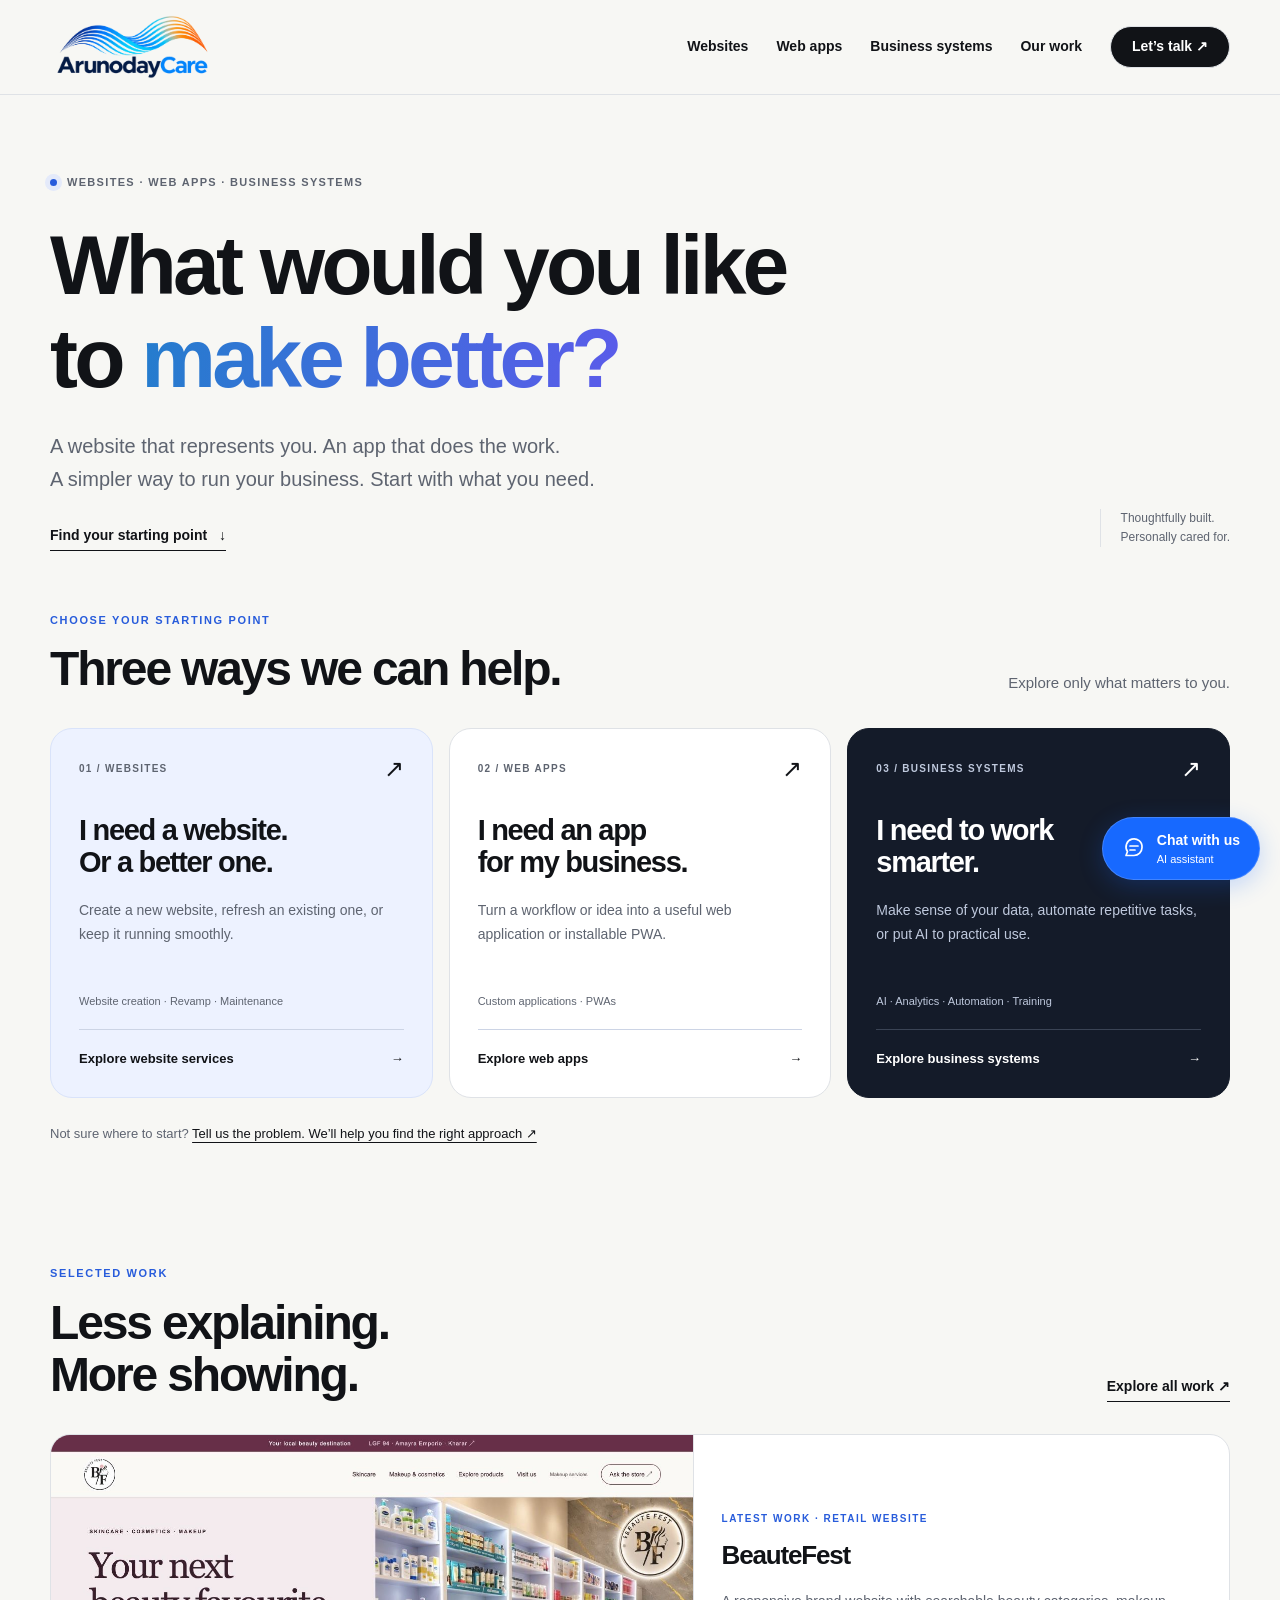
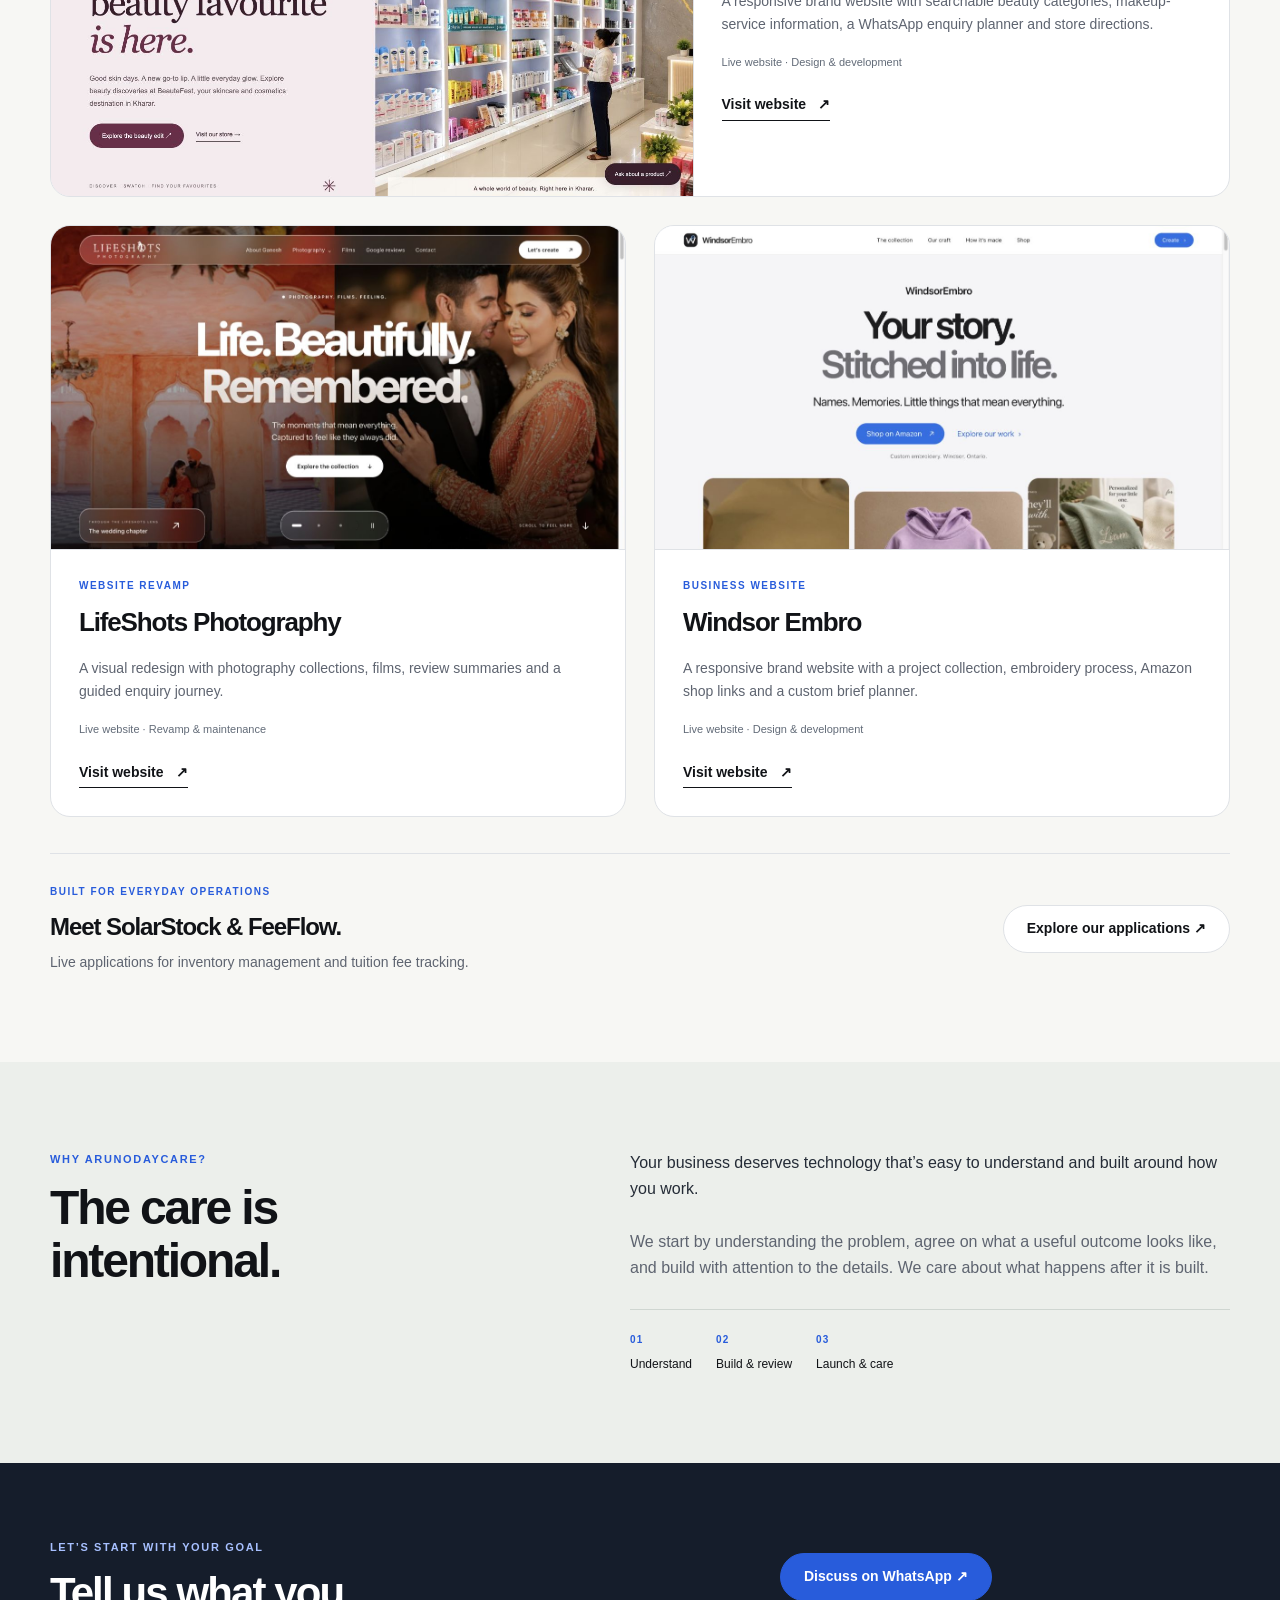
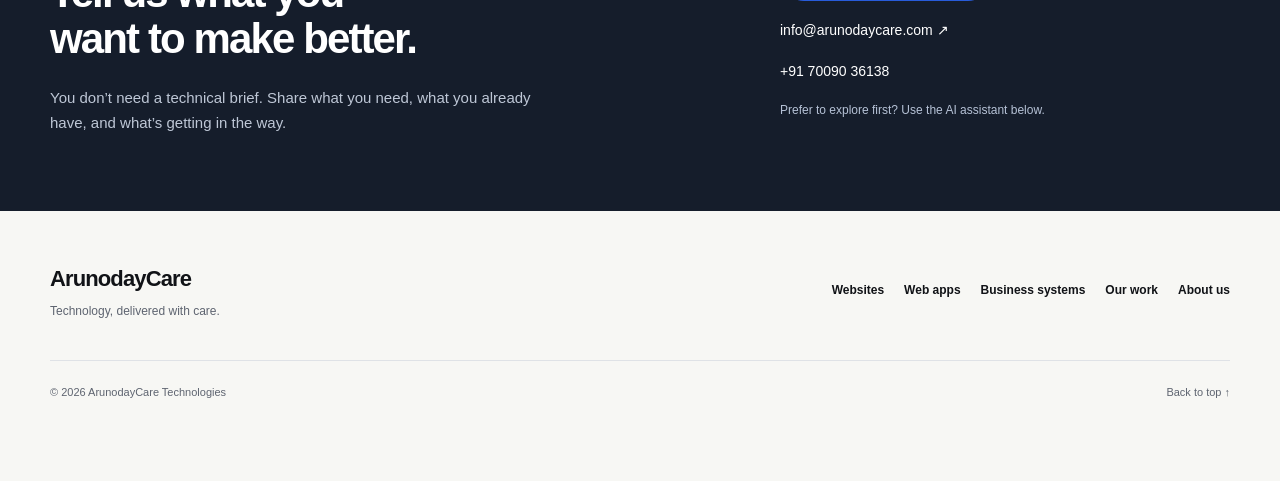
==== commit fc877097: "Showcase BeauteFest across latest work, website services and portfolio" ====
--- a/index.html
+++ b/index.html
@@ -1,4 +1,4 @@
-<!doctype html><html lang="en"><head><meta charset="utf-8"><meta name="viewport" content="width=device-width,initial-scale=1"><meta name="theme-color" content="#f7f7f4"><title>Websites, Web Apps & Business Systems | ArunodayCare Technologies</title><meta name="description" content="Explore website creation, revamps and maintenance, custom web apps, AI, analytics and automation. See live work by ArunodayCare."><link rel="canonical" href="https://arunodaycare.com/"><meta property="og:type" content="website"><meta property="og:title" content="Websites, Web Apps & Business Systems | ArunodayCare Technologies"><meta property="og:description" content="Explore website creation, revamps and maintenance, custom web apps, AI, analytics and automation. See live work by ArunodayCare."><meta property="og:image" content="https://arunodaycare.com/assets/brand/social-card.png"><meta name="twitter:card" content="summary_large_image"><link rel="icon" href="favicon.ico"><link rel="apple-touch-icon" href="assets/brand/apple-touch-icon.png"><link rel="stylesheet" href="assets/site.css?v=2"><link rel="stylesheet" href="assets/analytics-consent.css"><link rel="stylesheet" href="assets/assistant-link.css?v=popup-1"><script defer src="assets/site.js?v=2"></script><script defer src="assets/analytics-config.js"></script><script defer src="assets/analytics.js"></script><script defer src="assets/assistant-link.js?v=popup-1"></script></head><body><a class="skip" href="#main">Skip to content</a><header><div class="wrap header-inner"><a class="brand" href="index.html" aria-label="ArunodayCare home"><img src="assets/brand/logo-color.png" alt="ArunodayCare" width="195" height="75"></a><button class="menu-button" type="button" aria-expanded="false" aria-controls="navigation" hidden>Menu <span aria-hidden="true">＋</span></button><nav id="navigation" aria-label="Main navigation"><a href="websites.html">Websites</a><a href="apps.html">Web apps</a><a href="business.html">Business systems</a><a href="work.html">Our work</a><a class="button small" href="#contact">Let’s talk ↗</a></nav></div></header><main id="main"><section class="hero wrap"><div class="hero-label"><span class="status-dot"></span> Websites · Web apps · Business systems</div><h1>What would you like<br>to <span class="gradient">make better?</span></h1><p class="lead">A website that represents you. An app that does the work.<br class="desktop"> A simpler way to run your business. Start with what you need.</p><a class="text-link" href="#services">Find your starting point <span aria-hidden="true">↓</span></a><span class="hero-aside">Thoughtfully built.<br>Personally cared for.</span></section><section class="wrap service-section" id="services"><div class="section-head"><div><span class="eyebrow">Choose your starting point</span><h2>Three ways we can help.</h2></div><p>Explore only what matters to you.</p></div><div class="paths"><a class="path path-blue" href="websites.html"><div class="path-top"><span class="number">01 / WEBSITES</span><span class="path-arrow" aria-hidden="true">↗</span></div><h3>I need a website. <br>Or a better one.</h3><p>Create a new website, refresh an existing one, or keep it running smoothly.</p><span class="path-foot">Website creation · Revamp · Maintenance</span><span class="path-cta">Explore website services <span aria-hidden="true">→</span></span></a><a class="path" href="apps.html"><div class="path-top"><span class="number">02 / WEB APPS</span><span class="path-arrow" aria-hidden="true">↗</span></div><h3>I need an app <br>for my business.</h3><p>Turn a workflow or idea into a useful web application or installable PWA.</p><span class="path-foot">Custom applications · PWAs</span><span class="path-cta">Explore web apps <span aria-hidden="true">→</span></span></a><a class="path path-dark" href="business.html"><div class="path-top"><span class="number">03 / BUSINESS SYSTEMS</span><span class="path-arrow" aria-hidden="true">↗</span></div><h3>I need to work <br>smarter.</h3><p>Make sense of your data, automate repetitive tasks, or put AI to practical use.</p><span class="path-foot">AI · Analytics · Automation · Training</span><span class="path-cta">Explore business systems <span aria-hidden="true">→</span></span></a></div><p class="help-line">Not sure where to start? <a href="#contact">Tell us the problem. We’ll help you find the right approach ↗</a></p></section><section class="section wrap" id="selected-work"><div class="section-head"><div><span class="eyebrow">Selected work</span><h2>Less explaining.<br>More showing.</h2></div><a class="text-link" href="work.html">Explore all work ↗</a></div><div class="project-grid"><article class="project" id="lifeshots" data-category="websites"><a class="project-image" href="https://lifeshots.in/" target="_blank" rel="noopener noreferrer" aria-label="Visit LifeShots Photography (opens in a new tab)"><img src="assets/work/lifeshots.png" alt="LifeShots Photography public homepage preview" width="1265" height="712" loading="lazy"></a><div class="project-copy"><span class="eyebrow">Website revamp</span><h3>LifeShots Photography</h3><p>A visual redesign with photography collections, films, review summaries and a guided enquiry journey.</p><p class="note">Live website · Revamp & maintenance</p><a class="text-link" href="https://lifeshots.in/" target="_blank" rel="noopener noreferrer">Visit website <span aria-hidden="true">↗</span><span class="sr-only"> (opens in a new tab)</span></a></div></article><article class="project" id="windsor" data-category="websites"><a class="project-image" href="https://windsorembro.com/" target="_blank" rel="noopener noreferrer" aria-label="Visit Windsor Embro (opens in a new tab)"><img src="assets/work/windsor.png" alt="Windsor Embro public homepage preview" width="1265" height="712" loading="lazy"></a><div class="project-copy"><span class="eyebrow">Business website</span><h3>Windsor Embro</h3><p>A responsive brand website with a project collection, embroidery process, Amazon shop links and a custom brief planner.</p><p class="note">Live website · Design & development</p><a class="text-link" href="https://windsorembro.com/" target="_blank" rel="noopener noreferrer">Visit website <span aria-hidden="true">↗</span><span class="sr-only"> (opens in a new tab)</span></a></div></article></div><div class="app-strip"><div><span class="eyebrow">Built for everyday operations</span><h3>Meet SolarStock &amp; FeeFlow.</h3><p>Live applications for inventory management and tuition fee tracking.</p></div><a class="button" href="apps.html#examples">Explore our applications ↗</a></div></section><section class="about section" id="about"><div class="wrap about-grid"><div><span class="eyebrow">Why ArunodayCare?</span><h2>The care is<br>intentional.</h2></div><div><p class="lead">Your business deserves technology that’s easy to understand and built around how you work.</p><p>We start by understanding the problem, agree on what a useful outcome looks like, and build with attention to the details. We care about what happens after it is built.</p><div id="approach" class="steps"><span><b>01</b> Understand</span><span><b>02</b> Build &amp; review</span><span><b>03</b> Launch &amp; care</span></div></div></div></section><section class="contact" id="contact"><div class="wrap contact-grid"><div><span class="eyebrow">Let’s start with your goal</span><h2>Tell us what you<br>want to make better.</h2><p>You don’t need a technical brief. Share what you need, what you already have, and what’s getting in the way.</p></div><div class="contact-actions"><a class="button primary" href="https://wa.me/917009036138?text=Hi%2C%20I%20would%20like%20to%20discuss%20a%20technology%20project." target="_blank" rel="noopener noreferrer" data-analytics-event="whatsapp_click" data-analytics-placement="a technology project">Discuss on WhatsApp ↗</a><a href="mailto:info@arunodaycare.com?subject=a%20technology%20project" data-analytics-event="email_click" data-analytics-placement="contact">info@arunodaycare.com ↗</a><a href="tel:+917009036138" data-analytics-event="phone_click" data-analytics-placement="contact">+91 70090 36138</a><small>Prefer to explore first? Use the AI assistant below.</small></div></div></section></main><footer class="wrap"><div class="footer-top"><a href="index.html" class="footer-brand">ArunodayCare<span>Technology, delivered with care.</span></a><nav aria-label="Footer navigation"><a href="websites.html">Websites</a><a href="apps.html">Web apps</a><a href="business.html">Business systems</a><a href="work.html">Our work</a><a href="index.html#about">About us</a></nav></div><div class="footer-bottom"><span>© 2026 ArunodayCare Technologies</span><a href="#main">Back to top ↑</a></div></footer><a
+<!doctype html><html lang="en"><head><meta charset="utf-8"><meta name="viewport" content="width=device-width,initial-scale=1"><meta name="theme-color" content="#f7f7f4"><title>Websites, Web Apps & Business Systems | ArunodayCare Technologies</title><meta name="description" content="Explore website creation, revamps and maintenance, custom web apps, AI, analytics and automation. See live work by ArunodayCare."><link rel="canonical" href="https://arunodaycare.com/"><meta property="og:type" content="website"><meta property="og:title" content="Websites, Web Apps & Business Systems | ArunodayCare Technologies"><meta property="og:description" content="Explore website creation, revamps and maintenance, custom web apps, AI, analytics and automation. See live work by ArunodayCare."><meta property="og:image" content="https://arunodaycare.com/assets/brand/social-card.png"><meta name="twitter:card" content="summary_large_image"><link rel="icon" href="favicon.ico"><link rel="apple-touch-icon" href="assets/brand/apple-touch-icon.png"><link rel="stylesheet" href="assets/site.css?v=3"><link rel="stylesheet" href="assets/analytics-consent.css"><link rel="stylesheet" href="assets/assistant-link.css?v=popup-1"><script defer src="assets/site.js?v=2"></script><script defer src="assets/analytics-config.js"></script><script defer src="assets/analytics.js"></script><script defer src="assets/assistant-link.js?v=popup-1"></script></head><body><a class="skip" href="#main">Skip to content</a><header><div class="wrap header-inner"><a class="brand" href="index.html" aria-label="ArunodayCare home"><img src="assets/brand/logo-color.png" alt="ArunodayCare" width="195" height="75"></a><button class="menu-button" type="button" aria-expanded="false" aria-controls="navigation" hidden>Menu <span aria-hidden="true">＋</span></button><nav id="navigation" aria-label="Main navigation"><a href="websites.html">Websites</a><a href="apps.html">Web apps</a><a href="business.html">Business systems</a><a href="work.html">Our work</a><a class="button small" href="#contact">Let’s talk ↗</a></nav></div></header><main id="main"><section class="hero wrap"><div class="hero-label"><span class="status-dot"></span> Websites · Web apps · Business systems</div><h1>What would you like<br>to <span class="gradient">make better?</span></h1><p class="lead">A website that represents you. An app that does the work.<br class="desktop"> A simpler way to run your business. Start with what you need.</p><a class="text-link" href="#services">Find your starting point <span aria-hidden="true">↓</span></a><span class="hero-aside">Thoughtfully built.<br>Personally cared for.</span></section><section class="wrap service-section" id="services"><div class="section-head"><div><span class="eyebrow">Choose your starting point</span><h2>Three ways we can help.</h2></div><p>Explore only what matters to you.</p></div><div class="paths"><a class="path path-blue" href="websites.html"><div class="path-top"><span class="number">01 / WEBSITES</span><span class="path-arrow" aria-hidden="true">↗</span></div><h3>I need a website. <br>Or a better one.</h3><p>Create a new website, refresh an existing one, or keep it running smoothly.</p><span class="path-foot">Website creation · Revamp · Maintenance</span><span class="path-cta">Explore website services <span aria-hidden="true">→</span></span></a><a class="path" href="apps.html"><div class="path-top"><span class="number">02 / WEB APPS</span><span class="path-arrow" aria-hidden="true">↗</span></div><h3>I need an app <br>for my business.</h3><p>Turn a workflow or idea into a useful web application or installable PWA.</p><span class="path-foot">Custom applications · PWAs</span><span class="path-cta">Explore web apps <span aria-hidden="true">→</span></span></a><a class="path path-dark" href="business.html"><div class="path-top"><span class="number">03 / BUSINESS SYSTEMS</span><span class="path-arrow" aria-hidden="true">↗</span></div><h3>I need to work <br>smarter.</h3><p>Make sense of your data, automate repetitive tasks, or put AI to practical use.</p><span class="path-foot">AI · Analytics · Automation · Training</span><span class="path-cta">Explore business systems <span aria-hidden="true">→</span></span></a></div><p class="help-line">Not sure where to start? <a href="#contact">Tell us the problem. We’ll help you find the right approach ↗</a></p></section><section class="section wrap" id="selected-work"><div class="section-head"><div><span class="eyebrow">Selected work</span><h2>Less explaining.<br>More showing.</h2></div><a class="text-link" href="work.html">Explore all work ↗</a></div><div class="project-grid"><article class="project project-feature" id="beautefest" data-category="websites"><a class="project-image" href="https://beautefest.in/" target="_blank" rel="noopener noreferrer" aria-label="Visit BeauteFest (opens in a new tab)"><img src="assets/work/beautefest.png" alt="BeauteFest skincare and cosmetics website showing its beauty-store homepage" width="1280" height="720" loading="lazy"></a><div class="project-copy"><span class="eyebrow">Latest work · Retail website</span><h3>BeauteFest</h3><p>A responsive brand website with searchable beauty categories, makeup-service information, a WhatsApp enquiry planner and store directions.</p><p class="note">Live website · Design &amp; development</p><a class="text-link" href="https://beautefest.in/" target="_blank" rel="noopener noreferrer">Visit website <span aria-hidden="true">↗</span><span class="sr-only"> (opens in a new tab)</span></a></div></article><article class="project" id="lifeshots" data-category="websites"><a class="project-image" href="https://lifeshots.in/" target="_blank" rel="noopener noreferrer" aria-label="Visit LifeShots Photography (opens in a new tab)"><img src="assets/work/lifeshots.png" alt="LifeShots Photography public homepage preview" width="1265" height="712" loading="lazy"></a><div class="project-copy"><span class="eyebrow">Website revamp</span><h3>LifeShots Photography</h3><p>A visual redesign with photography collections, films, review summaries and a guided enquiry journey.</p><p class="note">Live website · Revamp & maintenance</p><a class="text-link" href="https://lifeshots.in/" target="_blank" rel="noopener noreferrer">Visit website <span aria-hidden="true">↗</span><span class="sr-only"> (opens in a new tab)</span></a></div></article><article class="project" id="windsor" data-category="websites"><a class="project-image" href="https://windsorembro.com/" target="_blank" rel="noopener noreferrer" aria-label="Visit Windsor Embro (opens in a new tab)"><img src="assets/work/windsor.png" alt="Windsor Embro public homepage preview" width="1265" height="712" loading="lazy"></a><div class="project-copy"><span class="eyebrow">Business website</span><h3>Windsor Embro</h3><p>A responsive brand website with a project collection, embroidery process, Amazon shop links and a custom brief planner.</p><p class="note">Live website · Design & development</p><a class="text-link" href="https://windsorembro.com/" target="_blank" rel="noopener noreferrer">Visit website <span aria-hidden="true">↗</span><span class="sr-only"> (opens in a new tab)</span></a></div></article></div><div class="app-strip"><div><span class="eyebrow">Built for everyday operations</span><h3>Meet SolarStock &amp; FeeFlow.</h3><p>Live applications for inventory management and tuition fee tracking.</p></div><a class="button" href="apps.html#examples">Explore our applications ↗</a></div></section><section class="about section" id="about"><div class="wrap about-grid"><div><span class="eyebrow">Why ArunodayCare?</span><h2>The care is<br>intentional.</h2></div><div><p class="lead">Your business deserves technology that’s easy to understand and built around how you work.</p><p>We start by understanding the problem, agree on what a useful outcome looks like, and build with attention to the details. We care about what happens after it is built.</p><div id="approach" class="steps"><span><b>01</b> Understand</span><span><b>02</b> Build &amp; review</span><span><b>03</b> Launch &amp; care</span></div></div></div></section><section class="contact" id="contact"><div class="wrap contact-grid"><div><span class="eyebrow">Let’s start with your goal</span><h2>Tell us what you<br>want to make better.</h2><p>You don’t need a technical brief. Share what you need, what you already have, and what’s getting in the way.</p></div><div class="contact-actions"><a class="button primary" href="https://wa.me/917009036138?text=Hi%2C%20I%20would%20like%20to%20discuss%20a%20technology%20project." target="_blank" rel="noopener noreferrer" data-analytics-event="whatsapp_click" data-analytics-placement="a technology project">Discuss on WhatsApp ↗</a><a href="mailto:info@arunodaycare.com?subject=a%20technology%20project" data-analytics-event="email_click" data-analytics-placement="contact">info@arunodaycare.com ↗</a><a href="tel:+917009036138" data-analytics-event="phone_click" data-analytics-placement="contact">+91 70090 36138</a><small>Prefer to explore first? Use the AI assistant below.</small></div></div></section></main><footer class="wrap"><div class="footer-top"><a href="index.html" class="footer-brand">ArunodayCare<span>Technology, delivered with care.</span></a><nav aria-label="Footer navigation"><a href="websites.html">Websites</a><a href="apps.html">Web apps</a><a href="business.html">Business systems</a><a href="work.html">Our work</a><a href="index.html#about">About us</a></nav></div><div class="footer-bottom"><span>© 2026 ArunodayCare Technologies</span><a href="#main">Back to top ↑</a></div></footer><a
     class="assistant-link"
     href="https://arunodaycare-ai-assistant.anchit-sharma15.workers.dev/"
     target="_blank"
--- a/assets/site.css
+++ b/assets/site.css
@@ -6,3 +6,10 @@
 @media(prefers-reduced-motion:reduce){html{scroll-behavior:auto}*,*::before,*::after{transition:none!important;animation:none!important}}
 
 @media(max-width:560px){.assistant-link>span{display:none}.assistant-link.assistant-link{padding:14px;border-radius:50%}}
+
+/* Latest project spans the grid while keeping the portfolio compact. */
+.project-feature{grid-column:1/-1;display:grid;grid-template-columns:1.2fr 1fr;align-items:stretch}
+.project-feature .project-image{display:flex;align-items:center;border-bottom:0;border-right:1px solid var(--line)}
+.project-feature .project-image img{height:100%;min-height:300px;object-fit:cover;object-position:top}
+.project-feature .project-copy{align-self:center}
+@media(max-width:800px){.project-feature{grid-template-columns:1fr}.project-feature .project-image{border-right:0;border-bottom:1px solid var(--line)}.project-feature .project-image img{height:auto;min-height:0}}
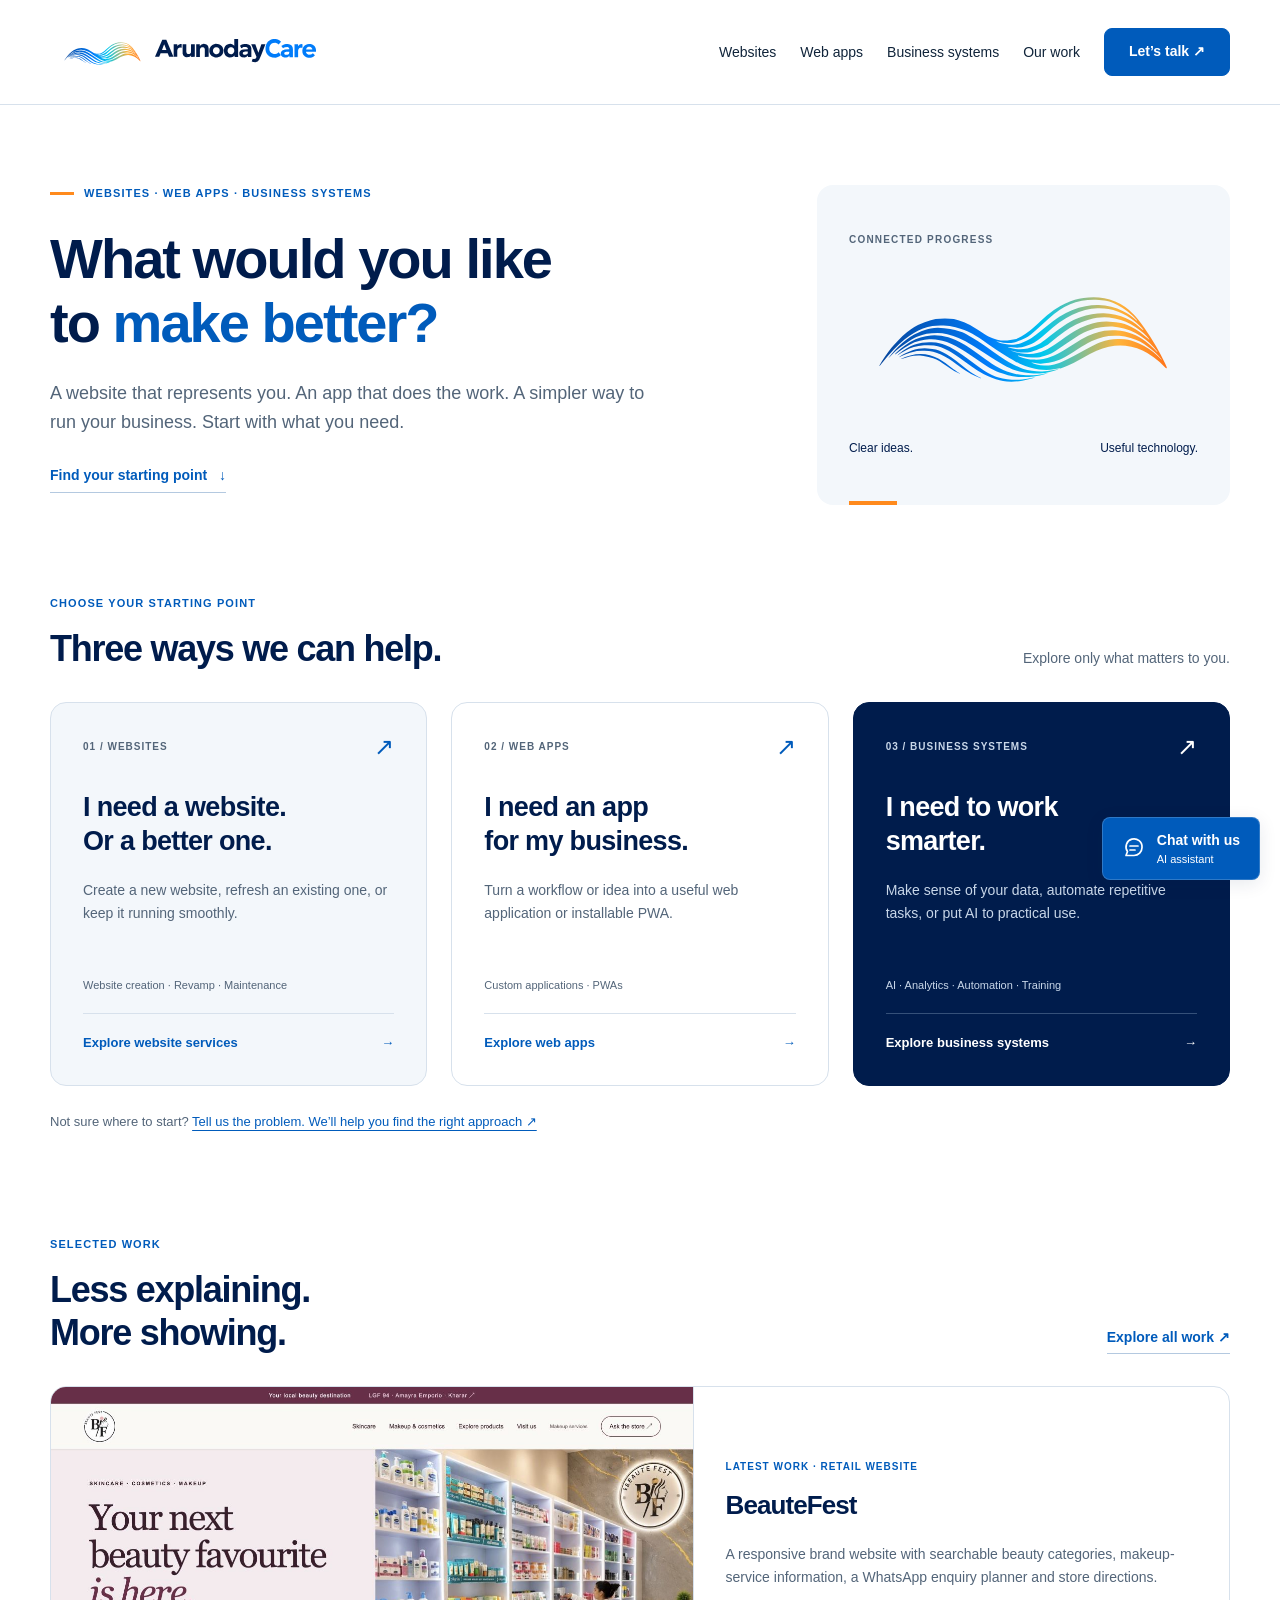
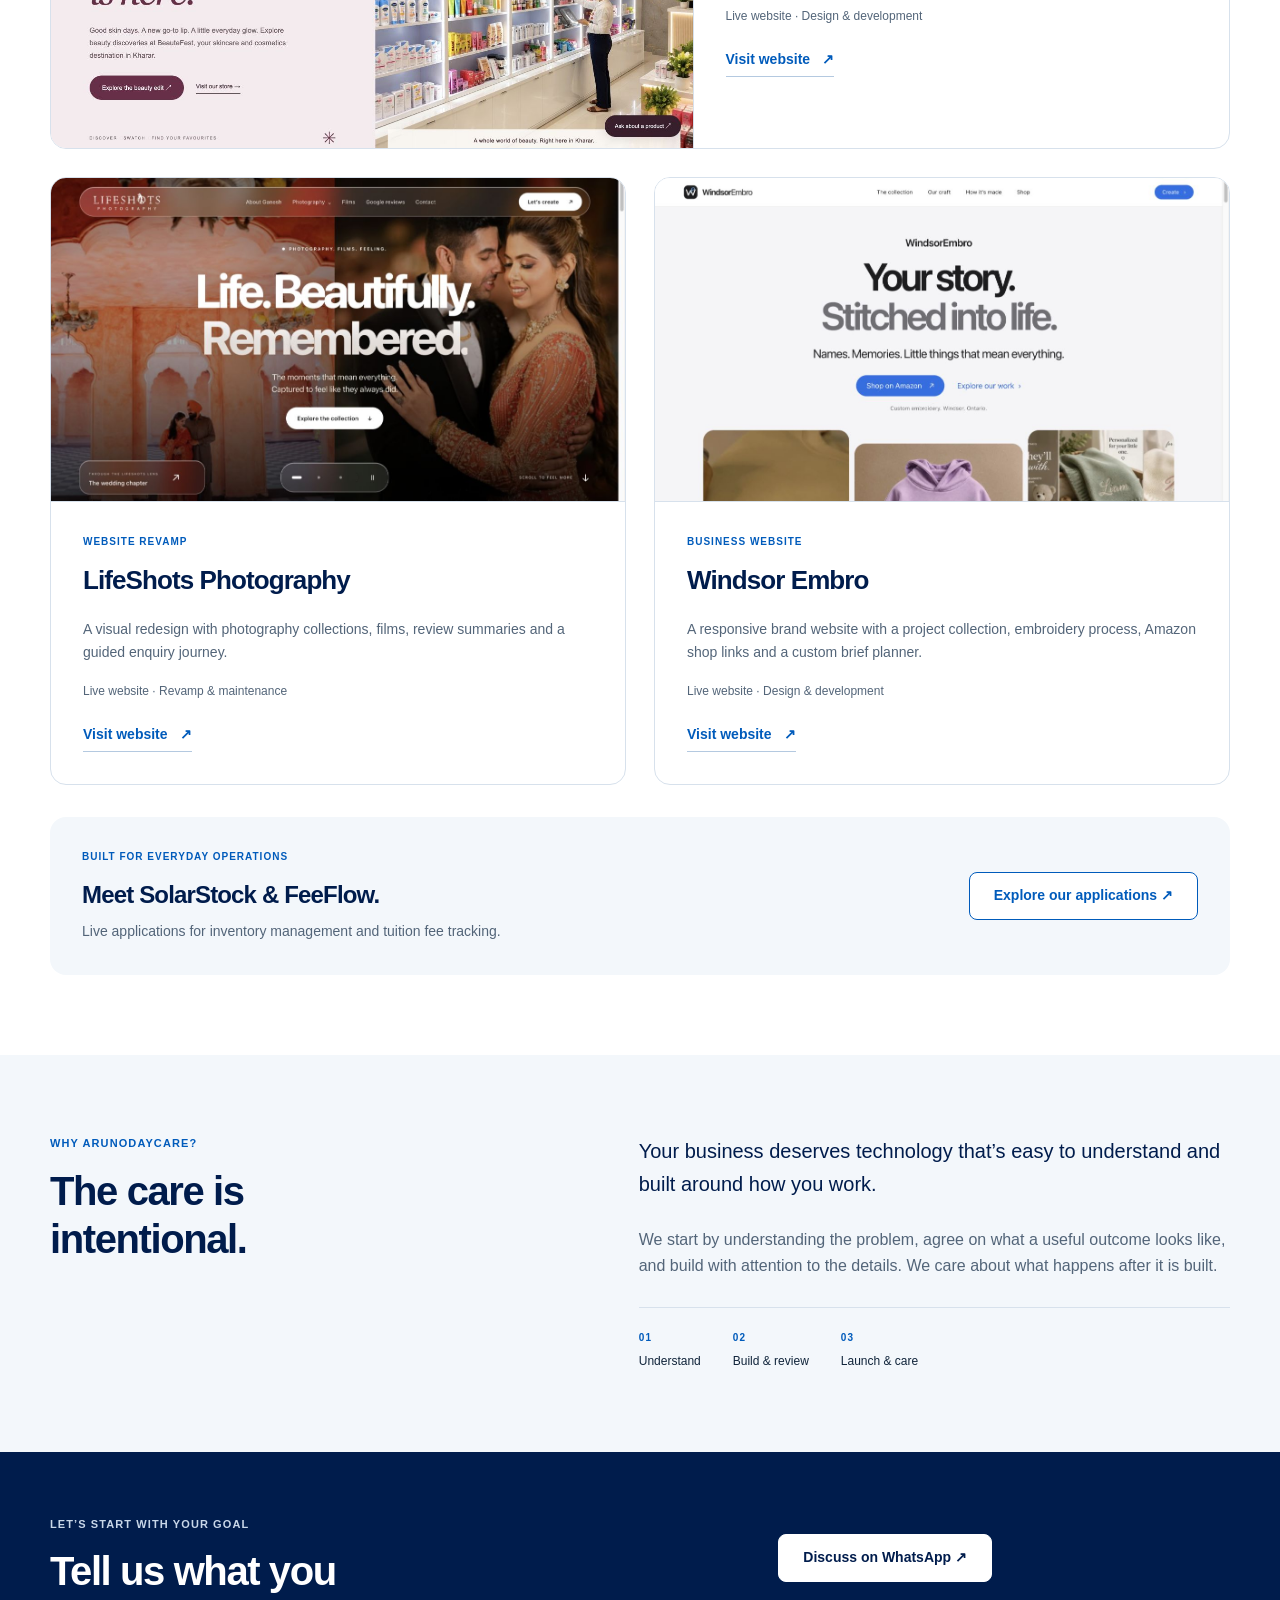
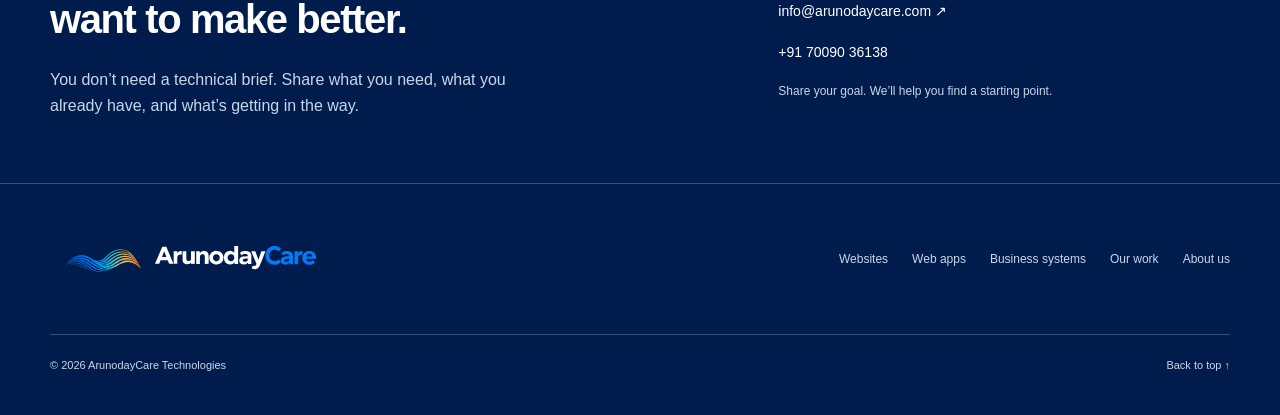
==== commit 931f82cd: "Publish approved Algorithmic Wave brand design across ArunodayCare" ====
--- a/index.html
+++ b/index.html
@@ -1,4 +1,6 @@
-<!doctype html><html lang="en"><head><meta charset="utf-8"><meta name="viewport" content="width=device-width,initial-scale=1"><meta name="theme-color" content="#f7f7f4"><title>Websites, Web Apps & Business Systems | ArunodayCare Technologies</title><meta name="description" content="Explore website creation, revamps and maintenance, custom web apps, AI, analytics and automation. See live work by ArunodayCare."><link rel="canonical" href="https://arunodaycare.com/"><meta property="og:type" content="website"><meta property="og:title" content="Websites, Web Apps & Business Systems | ArunodayCare Technologies"><meta property="og:description" content="Explore website creation, revamps and maintenance, custom web apps, AI, analytics and automation. See live work by ArunodayCare."><meta property="og:image" content="https://arunodaycare.com/assets/brand/social-card.png"><meta name="twitter:card" content="summary_large_image"><link rel="icon" href="favicon.ico"><link rel="apple-touch-icon" href="assets/brand/apple-touch-icon.png"><link rel="stylesheet" href="assets/site.css?v=3"><link rel="stylesheet" href="assets/analytics-consent.css"><link rel="stylesheet" href="assets/assistant-link.css?v=popup-1"><script defer src="assets/site.js?v=2"></script><script defer src="assets/analytics-config.js"></script><script defer src="assets/analytics.js"></script><script defer src="assets/assistant-link.js?v=popup-1"></script></head><body><a class="skip" href="#main">Skip to content</a><header><div class="wrap header-inner"><a class="brand" href="index.html" aria-label="ArunodayCare home"><img src="assets/brand/logo-color.png" alt="ArunodayCare" width="195" height="75"></a><button class="menu-button" type="button" aria-expanded="false" aria-controls="navigation" hidden>Menu <span aria-hidden="true">＋</span></button><nav id="navigation" aria-label="Main navigation"><a href="websites.html">Websites</a><a href="apps.html">Web apps</a><a href="business.html">Business systems</a><a href="work.html">Our work</a><a class="button small" href="#contact">Let’s talk ↗</a></nav></div></header><main id="main"><section class="hero wrap"><div class="hero-label"><span class="status-dot"></span> Websites · Web apps · Business systems</div><h1>What would you like<br>to <span class="gradient">make better?</span></h1><p class="lead">A website that represents you. An app that does the work.<br class="desktop"> A simpler way to run your business. Start with what you need.</p><a class="text-link" href="#services">Find your starting point <span aria-hidden="true">↓</span></a><span class="hero-aside">Thoughtfully built.<br>Personally cared for.</span></section><section class="wrap service-section" id="services"><div class="section-head"><div><span class="eyebrow">Choose your starting point</span><h2>Three ways we can help.</h2></div><p>Explore only what matters to you.</p></div><div class="paths"><a class="path path-blue" href="websites.html"><div class="path-top"><span class="number">01 / WEBSITES</span><span class="path-arrow" aria-hidden="true">↗</span></div><h3>I need a website. <br>Or a better one.</h3><p>Create a new website, refresh an existing one, or keep it running smoothly.</p><span class="path-foot">Website creation · Revamp · Maintenance</span><span class="path-cta">Explore website services <span aria-hidden="true">→</span></span></a><a class="path" href="apps.html"><div class="path-top"><span class="number">02 / WEB APPS</span><span class="path-arrow" aria-hidden="true">↗</span></div><h3>I need an app <br>for my business.</h3><p>Turn a workflow or idea into a useful web application or installable PWA.</p><span class="path-foot">Custom applications · PWAs</span><span class="path-cta">Explore web apps <span aria-hidden="true">→</span></span></a><a class="path path-dark" href="business.html"><div class="path-top"><span class="number">03 / BUSINESS SYSTEMS</span><span class="path-arrow" aria-hidden="true">↗</span></div><h3>I need to work <br>smarter.</h3><p>Make sense of your data, automate repetitive tasks, or put AI to practical use.</p><span class="path-foot">AI · Analytics · Automation · Training</span><span class="path-cta">Explore business systems <span aria-hidden="true">→</span></span></a></div><p class="help-line">Not sure where to start? <a href="#contact">Tell us the problem. We’ll help you find the right approach ↗</a></p></section><section class="section wrap" id="selected-work"><div class="section-head"><div><span class="eyebrow">Selected work</span><h2>Less explaining.<br>More showing.</h2></div><a class="text-link" href="work.html">Explore all work ↗</a></div><div class="project-grid"><article class="project project-feature" id="beautefest" data-category="websites"><a class="project-image" href="https://beautefest.in/" target="_blank" rel="noopener noreferrer" aria-label="Visit BeauteFest (opens in a new tab)"><img src="assets/work/beautefest.png" alt="BeauteFest skincare and cosmetics website showing its beauty-store homepage" width="1280" height="720" loading="lazy"></a><div class="project-copy"><span class="eyebrow">Latest work · Retail website</span><h3>BeauteFest</h3><p>A responsive brand website with searchable beauty categories, makeup-service information, a WhatsApp enquiry planner and store directions.</p><p class="note">Live website · Design &amp; development</p><a class="text-link" href="https://beautefest.in/" target="_blank" rel="noopener noreferrer">Visit website <span aria-hidden="true">↗</span><span class="sr-only"> (opens in a new tab)</span></a></div></article><article class="project" id="lifeshots" data-category="websites"><a class="project-image" href="https://lifeshots.in/" target="_blank" rel="noopener noreferrer" aria-label="Visit LifeShots Photography (opens in a new tab)"><img src="assets/work/lifeshots.png" alt="LifeShots Photography public homepage preview" width="1265" height="712" loading="lazy"></a><div class="project-copy"><span class="eyebrow">Website revamp</span><h3>LifeShots Photography</h3><p>A visual redesign with photography collections, films, review summaries and a guided enquiry journey.</p><p class="note">Live website · Revamp & maintenance</p><a class="text-link" href="https://lifeshots.in/" target="_blank" rel="noopener noreferrer">Visit website <span aria-hidden="true">↗</span><span class="sr-only"> (opens in a new tab)</span></a></div></article><article class="project" id="windsor" data-category="websites"><a class="project-image" href="https://windsorembro.com/" target="_blank" rel="noopener noreferrer" aria-label="Visit Windsor Embro (opens in a new tab)"><img src="assets/work/windsor.png" alt="Windsor Embro public homepage preview" width="1265" height="712" loading="lazy"></a><div class="project-copy"><span class="eyebrow">Business website</span><h3>Windsor Embro</h3><p>A responsive brand website with a project collection, embroidery process, Amazon shop links and a custom brief planner.</p><p class="note">Live website · Design & development</p><a class="text-link" href="https://windsorembro.com/" target="_blank" rel="noopener noreferrer">Visit website <span aria-hidden="true">↗</span><span class="sr-only"> (opens in a new tab)</span></a></div></article></div><div class="app-strip"><div><span class="eyebrow">Built for everyday operations</span><h3>Meet SolarStock &amp; FeeFlow.</h3><p>Live applications for inventory management and tuition fee tracking.</p></div><a class="button" href="apps.html#examples">Explore our applications ↗</a></div></section><section class="about section" id="about"><div class="wrap about-grid"><div><span class="eyebrow">Why ArunodayCare?</span><h2>The care is<br>intentional.</h2></div><div><p class="lead">Your business deserves technology that’s easy to understand and built around how you work.</p><p>We start by understanding the problem, agree on what a useful outcome looks like, and build with attention to the details. We care about what happens after it is built.</p><div id="approach" class="steps"><span><b>01</b> Understand</span><span><b>02</b> Build &amp; review</span><span><b>03</b> Launch &amp; care</span></div></div></div></section><section class="contact" id="contact"><div class="wrap contact-grid"><div><span class="eyebrow">Let’s start with your goal</span><h2>Tell us what you<br>want to make better.</h2><p>You don’t need a technical brief. Share what you need, what you already have, and what’s getting in the way.</p></div><div class="contact-actions"><a class="button primary" href="https://wa.me/917009036138?text=Hi%2C%20I%20would%20like%20to%20discuss%20a%20technology%20project." target="_blank" rel="noopener noreferrer" data-analytics-event="whatsapp_click" data-analytics-placement="a technology project">Discuss on WhatsApp ↗</a><a href="mailto:info@arunodaycare.com?subject=a%20technology%20project" data-analytics-event="email_click" data-analytics-placement="contact">info@arunodaycare.com ↗</a><a href="tel:+917009036138" data-analytics-event="phone_click" data-analytics-placement="contact">+91 70090 36138</a><small>Prefer to explore first? Use the AI assistant below.</small></div></div></section></main><footer class="wrap"><div class="footer-top"><a href="index.html" class="footer-brand">ArunodayCare<span>Technology, delivered with care.</span></a><nav aria-label="Footer navigation"><a href="websites.html">Websites</a><a href="apps.html">Web apps</a><a href="business.html">Business systems</a><a href="work.html">Our work</a><a href="index.html#about">About us</a></nav></div><div class="footer-bottom"><span>© 2026 ArunodayCare Technologies</span><a href="#main">Back to top ↑</a></div></footer><a
+<!doctype html><html lang="en"><head><meta charset="utf-8"><meta name="viewport" content="width=device-width,initial-scale=1"><meta name="theme-color" content="#f7f7f4"><title>Websites, Web Apps & Business Systems | ArunodayCare Technologies</title><meta name="description" content="Explore website creation, revamps and maintenance, custom web apps, AI, analytics and automation. See live work by ArunodayCare."><link rel="canonical" href="https://arunodaycare.com/"><meta property="og:type" content="website"><meta property="og:title" content="Websites, Web Apps & Business Systems | ArunodayCare Technologies"><meta property="og:description" content="Explore website creation, revamps and maintenance, custom web apps, AI, analytics and automation. See live work by ArunodayCare."><meta property="og:image" content="https://arunodaycare.com/assets/identity/social-card.png"><meta name="twitter:card" content="summary_large_image"><link rel="icon" href="favicon.svg" type="image/svg+xml"><link rel="apple-touch-icon" href="assets/identity/apple-touch-icon.png"><link rel="stylesheet" href="assets/site.css?v=3"><script defer src="assets/site.js?v=2"></script><link rel="stylesheet" href="assets/analytics-consent.css"><link rel="stylesheet" href="assets/assistant-link.css?v=popup-1"><script defer src="assets/analytics-config.js"></script><script defer src="assets/analytics.js"></script><script defer src="assets/assistant-link.js?v=popup-1"></script><link rel="stylesheet" href="assets/brand.css?v=brand-1"></head><body><a class="skip" href="#main">Skip to content</a><header><div class="wrap header-inner"><a class="brand" href="index.html" aria-label="ArunodayCare home"><picture><source media="(max-width:800px)" srcset="assets/identity/arunodaycare-wordmark-color.svg"><img src="assets/identity/arunodaycare-horizontal-color.svg" alt="ArunodayCare" width="1600" height="400"></picture></a><button class="menu-button" type="button" aria-expanded="false" aria-controls="navigation" hidden>Menu <span aria-hidden="true">＋</span></button><nav id="navigation" aria-label="Main navigation"><a href="websites.html">Websites</a><a href="apps.html">Web apps</a><a href="business.html">Business systems</a><a href="work.html">Our work</a><a class="button small" href="#contact">Let’s talk ↗</a></nav></div></header><main id="main"><section class="hero wrap"><div class="hero-label"><span class="status-dot"></span> Websites · Web apps · Business systems</div><h1>What would you like<br>to <span class="gradient">make better?</span></h1><p class="lead">A website that represents you. An app that does the work.<br class="desktop"> A simpler way to run your business. Start with what you need.</p><a class="text-link" href="#services">Find your starting point <span aria-hidden="true">↓</span></a><div class="brand-hero-art" aria-hidden="true"><span class="art-label">Connected progress</span><img src="assets/identity/arunodaycare-symbol-color.svg" alt="" width="1200" height="520"><div class="art-caption"><span>Clear ideas.</span><span>Useful technology.</span></div><span class="art-rule"></span></div></section><section class="wrap service-section" id="services"><div class="section-head"><div><span class="eyebrow">Choose your starting point</span><h2>Three ways we can help.</h2></div><p>Explore only what matters to you.</p></div><div class="paths"><a class="path path-blue" href="websites.html"><div class="path-top"><span class="number">01 / WEBSITES</span><span class="path-arrow" aria-hidden="true">↗</span></div><h3>I need a website. <br>Or a better one.</h3><p>Create a new website, refresh an existing one, or keep it running smoothly.</p><span class="path-foot">Website creation · Revamp · Maintenance</span><span class="path-cta">Explore website services <span aria-hidden="true">→</span></span></a><a class="path" href="apps.html"><div class="path-top"><span class="number">02 / WEB APPS</span><span class="path-arrow" aria-hidden="true">↗</span></div><h3>I need an app <br>for my business.</h3><p>Turn a workflow or idea into a useful web application or installable PWA.</p><span class="path-foot">Custom applications · PWAs</span><span class="path-cta">Explore web apps <span aria-hidden="true">→</span></span></a><a class="path path-dark" href="business.html"><div class="path-top"><span class="number">03 / BUSINESS SYSTEMS</span><span class="path-arrow" aria-hidden="true">↗</span></div><h3>I need to work <br>smarter.</h3><p>Make sense of your data, automate repetitive tasks, or put AI to practical use.</p><span class="path-foot">AI · Analytics · Automation · Training</span><span class="path-cta">Explore business systems <span aria-hidden="true">→</span></span></a></div><p class="help-line">Not sure where to start? <a href="#contact">Tell us the problem. We’ll help you find the right approach ↗</a></p></section><section class="section wrap" id="selected-work"><div class="section-head"><div><span class="eyebrow">Selected work</span><h2>Less explaining.<br>More showing.</h2></div><a class="text-link" href="work.html">Explore all work ↗</a></div><div class="project-grid"><article class="project project-feature" id="beautefest" data-category="websites"><a class="project-image" href="https://beautefest.in/" target="_blank" rel="noopener noreferrer" aria-label="Visit BeauteFest (opens in a new tab)"><img src="assets/work/beautefest.png" alt="BeauteFest skincare and cosmetics website showing its beauty-store homepage" width="1280" height="720" loading="lazy"></a><div class="project-copy"><span class="eyebrow">Latest work · Retail website</span><h3>BeauteFest</h3><p>A responsive brand website with searchable beauty categories, makeup-service information, a WhatsApp enquiry planner and store directions.</p><p class="note">Live website · Design &amp; development</p><a class="text-link" href="https://beautefest.in/" target="_blank" rel="noopener noreferrer">Visit website <span aria-hidden="true">↗</span><span class="sr-only"> (opens in a new tab)</span></a></div></article><article class="project" id="lifeshots" data-category="websites"><a class="project-image" href="https://lifeshots.in/" target="_blank" rel="noopener noreferrer" aria-label="Visit LifeShots Photography (opens in a new tab)"><img src="assets/work/lifeshots.png" alt="LifeShots Photography public homepage preview" width="1265" height="712" loading="lazy"></a><div class="project-copy"><span class="eyebrow">Website revamp</span><h3>LifeShots Photography</h3><p>A visual redesign with photography collections, films, review summaries and a guided enquiry journey.</p><p class="note">Live website · Revamp & maintenance</p><a class="text-link" href="https://lifeshots.in/" target="_blank" rel="noopener noreferrer">Visit website <span aria-hidden="true">↗</span><span class="sr-only"> (opens in a new tab)</span></a></div></article><article class="project" id="windsor" data-category="websites"><a class="project-image" href="https://windsorembro.com/" target="_blank" rel="noopener noreferrer" aria-label="Visit Windsor Embro (opens in a new tab)"><img src="assets/work/windsor.png" alt="Windsor Embro public homepage preview" width="1265" height="712" loading="lazy"></a><div class="project-copy"><span class="eyebrow">Business website</span><h3>Windsor Embro</h3><p>A responsive brand website with a project collection, embroidery process, Amazon shop links and a custom brief planner.</p><p class="note">Live website · Design & development</p><a class="text-link" href="https://windsorembro.com/" target="_blank" rel="noopener noreferrer">Visit website <span aria-hidden="true">↗</span><span class="sr-only"> (opens in a new tab)</span></a></div></article></div><div class="app-strip"><div><span class="eyebrow">Built for everyday operations</span><h3>Meet SolarStock &amp; FeeFlow.</h3><p>Live applications for inventory management and tuition fee tracking.</p></div><a class="button" href="apps.html#examples">Explore our applications ↗</a></div></section><section class="about section" id="about"><div class="wrap about-grid"><div><span class="eyebrow">Why ArunodayCare?</span><h2>The care is<br>intentional.</h2></div><div><p class="lead">Your business deserves technology that’s easy to understand and built around how you work.</p><p>We start by understanding the problem, agree on what a useful outcome looks like, and build with attention to the details. We care about what happens after it is built.</p><div id="approach" class="steps"><span><b>01</b> Understand</span><span><b>02</b> Build &amp; review</span><span><b>03</b> Launch &amp; care</span></div></div></div></section><section class="contact" id="contact"><div class="wrap contact-grid"><div><span class="eyebrow">Let’s start with your goal</span><h2>Tell us what you<br>want to make better.</h2><p>You don’t need a technical brief. Share what you need, what you already have, and what’s getting in the way.</p></div><div class="contact-actions"><a class="button primary" href="https://wa.me/917009036138?text=Hi%2C%20I%20would%20like%20to%20discuss%20a%20technology%20project." target="_blank" rel="noopener noreferrer" data-analytics-event="whatsapp_click" data-analytics-placement="a technology project">Discuss on WhatsApp ↗</a><a href="mailto:info@arunodaycare.com?subject=a%20technology%20project" data-analytics-event="email_click" data-analytics-placement="contact">info@arunodaycare.com ↗</a><a href="tel:+917009036138" data-analytics-event="phone_click" data-analytics-placement="contact">+91 70090 36138</a><small>Share your goal. We’ll help you find a starting point.</small></div></div></section></main><footer class="wrap"><div class="footer-top"><a href="index.html" class="footer-brand" aria-label="ArunodayCare home"><img src="assets/identity/arunodaycare-horizontal-reverse-color.svg" alt="ArunodayCare" width="1600" height="400"></a><nav aria-label="Footer navigation"><a href="websites.html">Websites</a><a href="apps.html">Web apps</a><a href="business.html">Business systems</a><a href="work.html">Our work</a><a href="index.html#about">About us</a></nav></div><div class="footer-bottom"><span>© 2026 ArunodayCare Technologies</span><a href="#main">Back to top ↑</a></div></footer>
+
+<a
     class="assistant-link"
     href="https://arunodaycare-ai-assistant.anchit-sharma15.workers.dev/"
     target="_blank"
--- a/assets/brand.css
+++ b/assets/brand.css
@@ -0,0 +1,15 @@
+@font-face{font-family:Inter;src:url('fonts/Inter.ttf') format('truetype');font-weight:100 900;font-style:normal;font-display:swap}
+:root{--bg:#FFFFFF;--surface:#FFFFFF;--text:#10243A;--muted:#536579;--line:#D7E1EC;--blue:#005BBB;--soft:#F3F7FB;--text-soft:#536579;--navy:#001C4C;--brand-blue:#007CFA;--cyan:#00C8EE;--orange:#FF8A1D;font-family:Inter,Arial,sans-serif}
+body{font-family:Inter,Arial,sans-serif;line-height:1.625;background:#fff;color:var(--text)}h1,h2,h3{color:var(--navy);font-weight:700;letter-spacing:-.035em}h1{font-size:56px;line-height:1.14}h2{font-size:40px;line-height:1.2}h3{line-height:1.3;font-weight:600}p{color:var(--muted)}a:focus-visible,button:focus-visible,summary:focus-visible{outline-color:var(--blue);border-radius:8px}.wrap{width:min(1180px,calc(100% - 80px))}.preview-banner{background:var(--navy);color:#fff;font-size:11px;line-height:1.4;padding-block:10px;letter-spacing:.02em}.preview-banner>.wrap{display:flex;justify-content:space-between;gap:16px}.preview-banner b{font-weight:600}.preview-version{color:#bdcde4}.preview-banner>.wrap>span:last-child{color:#bdcde4}.skip{background:var(--navy);color:white}header{background:rgba(255,255,255,.98);border-color:var(--line)}.header-inner{min-height:104px;gap:32px}.brand{display:block;flex-shrink:0;padding-block:4px}.brand picture{display:block}.brand img{width:280px;height:70px;object-fit:contain}nav{gap:24px}nav a{font-size:14px;font-weight:500;color:var(--text)}nav a:hover,nav a[aria-current]{color:var(--blue)}.button,.button.small,.button.primary{border-radius:8px;font-size:14px;font-weight:600;min-height:48px;padding:12px 24px}.button{border-color:var(--blue);color:var(--blue);background:#fff}.button.small,.button.primary{background:var(--blue);border-color:var(--blue);color:#fff}.button:hover{transform:none;background:#edf4fc}.button.small:hover,.button.primary:hover{background:var(--navy);border-color:var(--navy);color:#fff}.menu-button{border-radius:8px;color:var(--navy);border-color:var(--muted)}.eyebrow,.hero-label{letter-spacing:.1em;font-weight:600;font-size:11px;color:var(--blue)}.hero{padding-top:80px;padding-bottom:80px;min-height:490px}.hero-label{margin-bottom:24px}.status-dot{border-radius:0;width:24px;height:3px;background:var(--orange);box-shadow:none}.hero h1{max-width:670px;width:59%;font-size:56px;line-height:1.14}.gradient{background:none;-webkit-background-clip:initial;background-clip:initial;-webkit-text-fill-color:initial;color:var(--blue)}.hero .lead{max-width:625px;width:58%;font-size:18px;line-height:1.65;margin-top:24px;margin-bottom:24px}.hero .desktop{display:none}.text-link{font-size:14px;font-weight:600;color:var(--blue);border-bottom-color:#b4c9e0;padding-bottom:5px}.text-link:hover{color:var(--navy);border-bottom-color:var(--navy)}.brand-hero-art{position:absolute;right:0;top:80px;width:35%;height:320px;border-radius:16px;background:var(--soft);padding:32px;display:flex;flex-direction:column;justify-content:center;overflow:hidden}.brand-hero-art img{width:100%;height:auto;margin-top:16px;margin-bottom:12px;object-fit:contain}.art-label{font-size:10px;font-weight:600;letter-spacing:.12em;text-transform:uppercase;color:var(--muted)}.art-caption{display:flex;justify-content:space-between;gap:8px;font-size:12px;font-weight:500;color:var(--navy);margin-top:12px}.art-rule{position:absolute;bottom:0;left:32px;width:48px;height:4px;background:var(--orange)}.section{padding-block:80px}.section-tight{padding-top:16px}.service-section{padding-bottom:24px}.section-head{margin-bottom:32px}.section-head h2{font-size:36px}.section-head p{font-size:14px}.paths{gap:24px}.path{border-radius:16px;padding:32px;min-height:384px;box-shadow:none}.path:hover{transform:translateY(-3px);box-shadow:0 12px 24px #001c4c08;border-color:#8fa8c3}.path-blue{background:var(--soft);border-color:var(--line)}.path-dark{background:var(--navy);border-color:var(--navy)}.path-dark h3{color:#fff}.path-top{margin-bottom:32px}.number{color:var(--muted);font-size:10px;letter-spacing:.1em}.path h3{font-size:27px;line-height:1.25;letter-spacing:-.025em}.path p{font-size:14px;line-height:1.7}.path-arrow{color:var(--blue)}.path-dark .path-arrow{color:#fff}.path-dark p,.path-dark .number,.path-dark .path-foot{color:#c8d7e9}.path-foot{font-size:11px}.path-cta{font-size:13px;border-top-color:var(--line);color:var(--blue)}.path-dark .path-cta{border-top-color:#355079;color:#fff}.help-line{color:var(--muted)}.help-line a{color:var(--blue)}.project{border-radius:16px;box-shadow:none}.project-copy{padding:32px}.project-copy h3{font-size:26px}.project-copy .eyebrow{font-size:10px}.project-copy strong{color:var(--navy);font-weight:600}.project-copy .note,.note{color:var(--muted);font-size:12px}.project-image{background:var(--soft)}.project-feature .project-image img{min-height:320px}.app-strip{padding:32px;background:var(--soft);border:0;border-radius:16px; margin-top:32px}.app-strip .button{flex-shrink:0}.about{background:var(--soft)}.about-grid{gap:96px}.about .lead{color:var(--navy);font-size:20px}.about h2{font-size:40px}.steps{border-color:var(--line);gap:32px}.steps b{color:var(--blue)}.contact{background:var(--navy);padding-block:64px}.contact h2{color:white;font-size:40px}.contact .eyebrow{color:#c8d7e9}.contact p{color:#c8d7e9;font-size:16px}.contact-actions small{color:#c8d7e9}.contact .button.primary{background:white;color:var(--navy);border-color:white}.contact .button.primary:hover{background:var(--soft)}.contact-grid{gap:96px}.footer-brand{display:block}.footer-brand img{width:280px;height:70px;object-fit:contain}.footer-top{padding-block:40px}.footer-bottom{padding-bottom:40px;border-color:#355079;color:#c8d7e9}.footer-top nav a{color:#c8d7e9}.footer-top nav a:hover,.footer-bottom a:hover{color:white}footer.wrap{width:100%;padding-inline:max(40px,calc((100% - 1180px)/2));background:var(--navy);border-top:1px solid #355079}.footer-top nav{gap:24px}.page-intro{padding-block:64px}.page-intro h1{font-size:48px;line-height:1.17}.page-intro .lead{font-size:18px}.page-intro .eyebrow{margin-top:24px}.offer{border-top-color:var(--line);padding:24px 0 8px}.offer h3{font-size:24px}.offer p{font-size:16px}.split-note{gap:64px;padding-top:32px}.split-note h2{font-size:36px}.info-note{background:var(--soft);border-radius:16px;border-left:4px solid var(--brand-blue);padding:24px 32px}.info-note strong{color:var(--navy)}.details-list summary{color:var(--navy);font-size:22px;font-weight:500}.details-plus{color:var(--blue)}.example-panel{background:var(--soft);border-radius:16px;padding:40px;gap:48px}.example-orb{border-radius:16px;background:var(--navy);color:#fff}.filters button{border-radius:8px;font-size:14px;border-color:var(--muted);color:var(--muted);padding:12px 24px}.filters button[aria-pressed=true]{background:var(--navy);border-color:var(--navy);color:white}.back{color:var(--muted)}.example-panel .note{font-size:12px}.footer-brand img{max-width:100%}
+@media(max-width:1100px){.header-inner{gap:16px}.brand img{width:240px;height:60px}nav{gap:16px}nav a{font-size:13px}.button.small{padding:12px 16px}.path{padding:24px}.path h3{font-size:25px}.hero h1{font-size:52px}.hero-label{font-size:10px}.brand-hero-art{padding:24px}.art-caption{font-size:10px}.about-grid,.contact-grid{gap:48px}.footer-top{flex-direction:column}}
+@media(max-width:800px){.wrap{width:calc(100% - 48px)}.preview-banner{font-size:10px}.preview-version{display:none}.header-inner{min-height:88px}.brand img{width:190px;height:48px}header nav{padding-bottom:24px}.hero{padding-block:48px;min-height:0}.hero h1{width:100%;max-width:650px;font-size:48px;line-height:1.17}.hero .lead{width:100%;max-width:640px;font-size:18px}.brand-hero-art{position:relative;right:auto;top:auto;width:100%;height:240px;margin-top:40px;padding:24px 32px}.brand-hero-art img{width:70%;max-width:440px;align-self:center;margin:0}.art-caption{font-size:12px;margin-top:0}.art-label{position:absolute;top:24px;left:32px}.art-caption{position:absolute;bottom:24px;left:32px;right:32px}.section{padding-block:64px}.section-tight{padding-top:16px}.section-head h2{font-size:32px}.paths{gap:16px}.path{min-height:0;padding:24px}.path h3{font-size:27px}.path-top{margin-bottom:24px}.path p{font-size:16px}.path h3 br{display:none}.project-copy{padding:24px}.project-feature .project-image img{min-height:0}.app-strip{padding:24px}.about-grid,.contact-grid{gap:32px}.about h2,.contact h2{font-size:36px}.page-intro{padding-block:48px}.page-intro h1{font-size:40px}.page-intro .lead{font-size:18px}.split-note{gap:32px}.split-note h2{font-size:32px}.offer h3{font-size:24px}.example-panel{padding:32px;gap:32px}footer.wrap{padding-inline:24px}.footer-brand img{width:280px;height:70px}.footer-top nav{gap:20px}.project-copy h3{font-size:24px}}
+@media(max-width:560px){.hero h1{font-size:40px;line-height:1.2}.hero-label{font-size:9px;letter-spacing:.045em;gap:8px}.status-dot{width:16px;flex-shrink:0}.hero .lead{font-size:16px;line-height:1.625}.brand-hero-art{height:200px;margin-top:32px;padding:20px}.brand-hero-art img{width:90%}.art-label{left:24px;top:20px;font-size:9px}.art-caption{left:24px;right:24px;bottom:24px;font-size:11px}.art-rule{left:24px}.section-head h2{font-size:32px}.section{padding-block:48px}.section-tight{padding-top:0}.service-section{padding-bottom:16px}.path h3{font-size:25px}.path-cta{font-size:13px}.help-line{font-size:13px}.project-copy p{font-size:14px}.project-copy .note{font-size:12px}.page-intro h1{font-size:36px;line-height:1.22}.page-intro .lead{font-size:16px}.offer p,.info-note p{font-size:16px}.offer h3{margin-top:16px}.info-note{padding:24px;border-width:3px}.about h2,.contact h2{font-size:32px}.about .lead{font-size:18px}.steps{gap:24px}.split-note h2{font-size:32px}.details-list summary{font-size:20px;line-height:1.4}.example-panel{padding:24px}.filters{gap:8px}.filters button{padding:10px 12px;font-size:12px}.filters span{margin-left:6px}.preview-banner>.wrap{gap:8px}.footer-top{padding-top:32px}.footer-bottom{font-size:10px}.contact-actions>a:not(.button){font-size:14px}.hero-label{white-space:nowrap}}
+
+/* Production utilities share the approved brand tokens. */
+.assistant-link{background:var(--blue);border-radius:8px;box-shadow:0 4px 18px #001c4c18}
+.assistant-link:hover{background:var(--navy)}
+.assistant-popup{border-radius:16px;border-color:var(--line)}
+.assistant-popup-toolbar{border-color:var(--line)}
+.assistant-popup-toolbar button{background:var(--soft)}
+.assistant-popup-toolbar button:focus-visible,.assistant-popup-footer a:focus-visible{outline-color:var(--blue)}
+@media(max-width:560px){.assistant-link.assistant-link{border-radius:8px}}
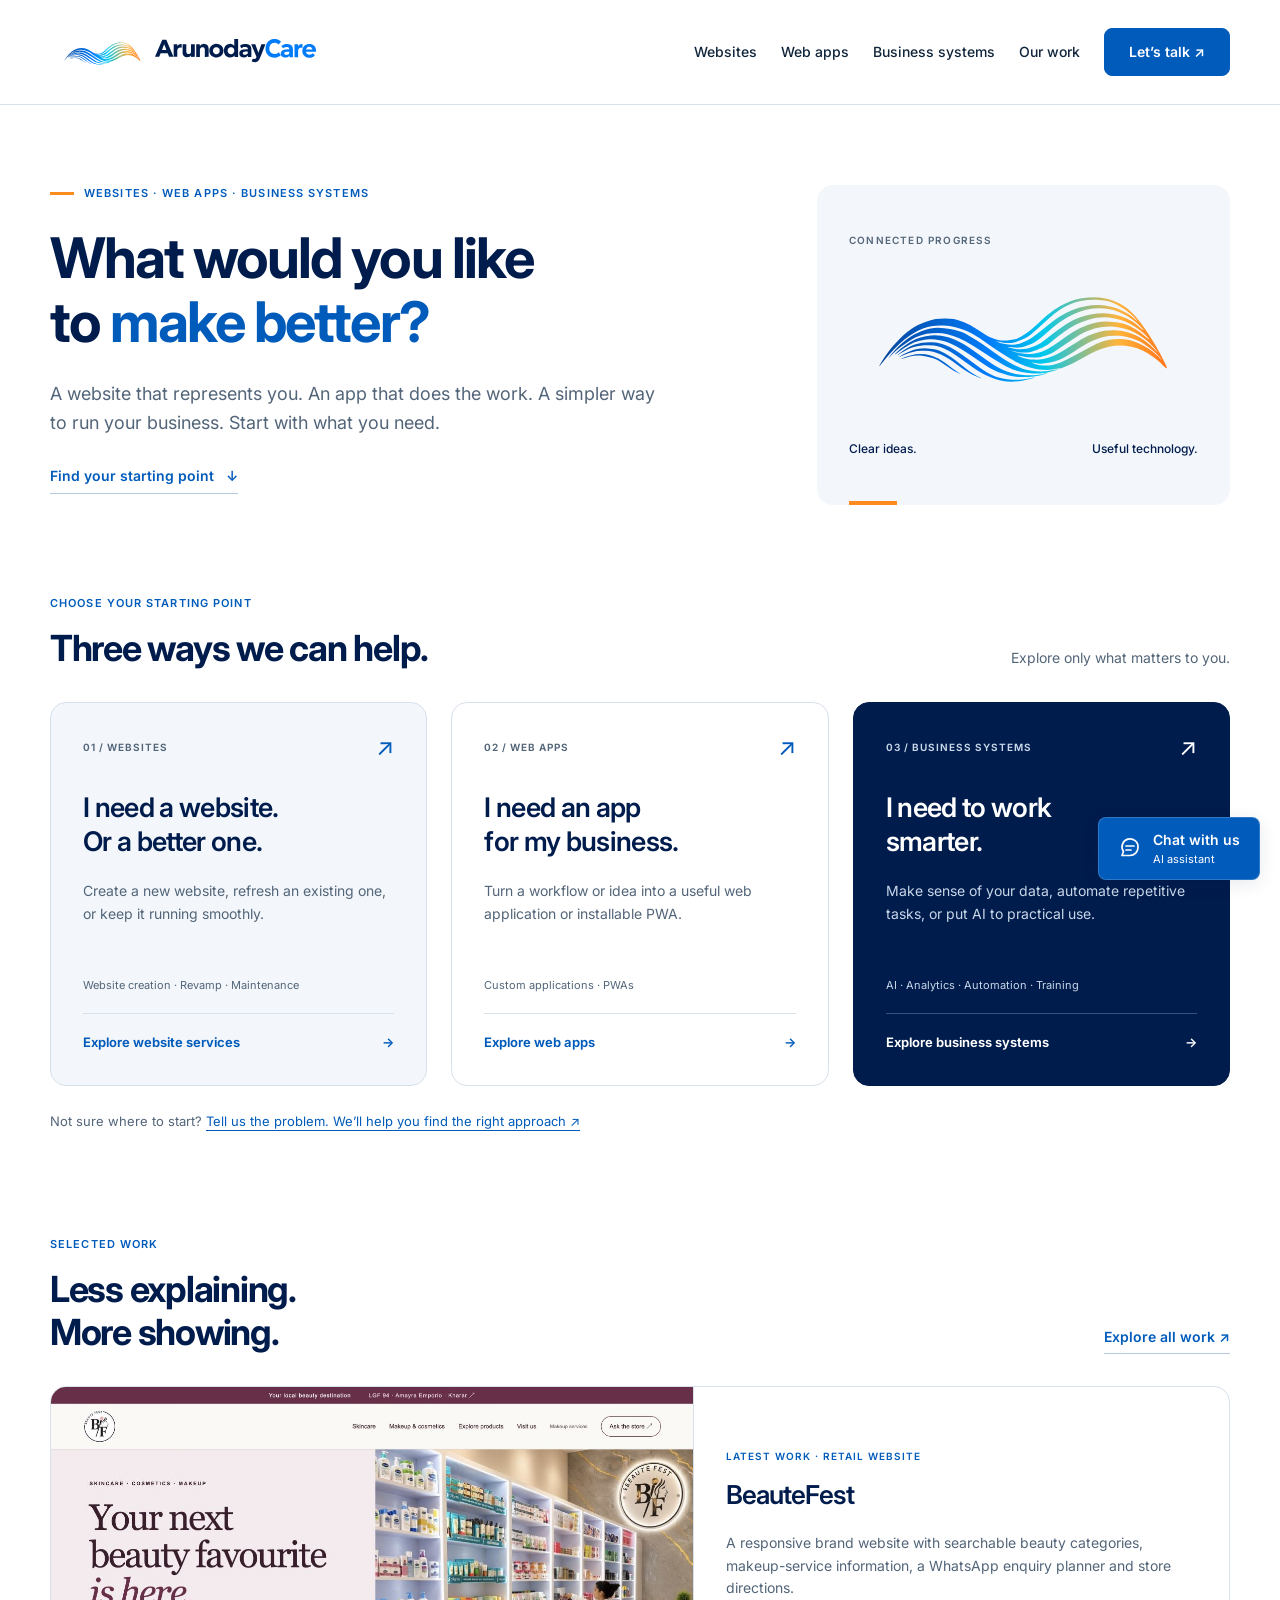
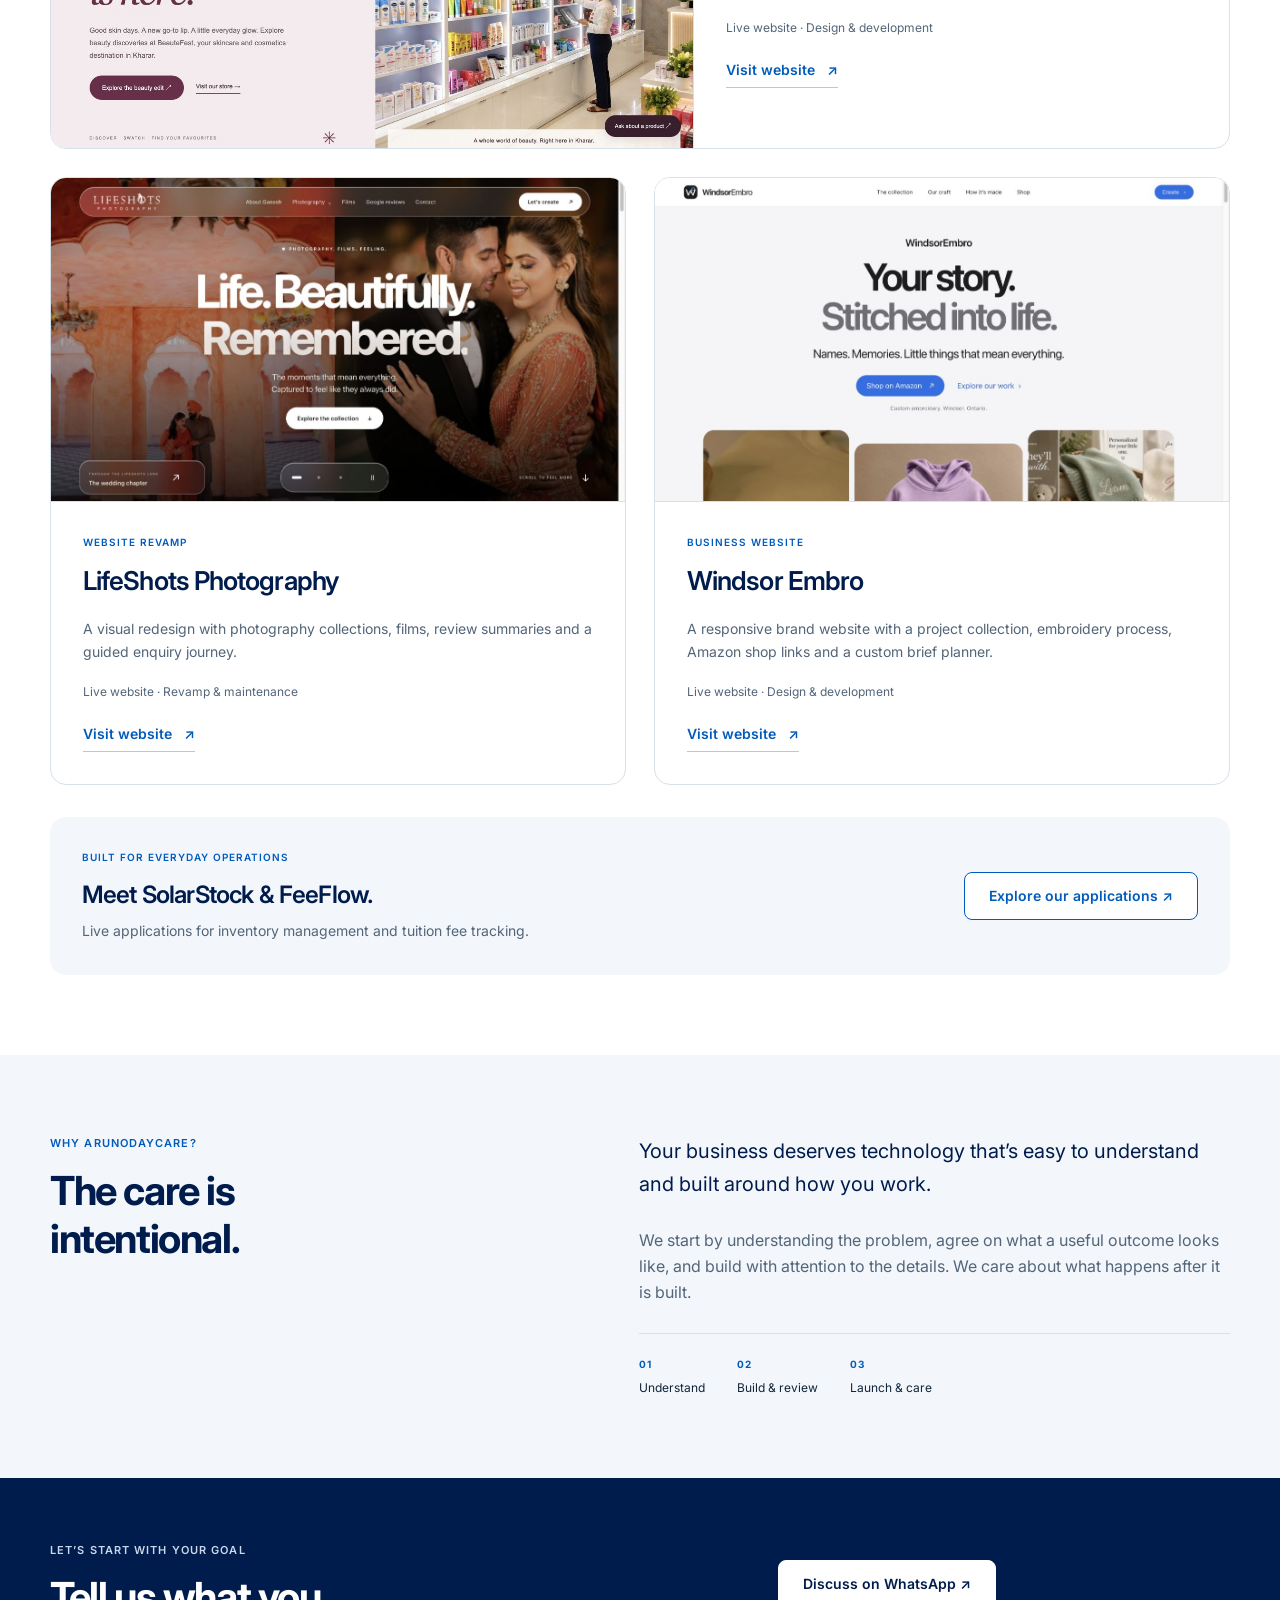
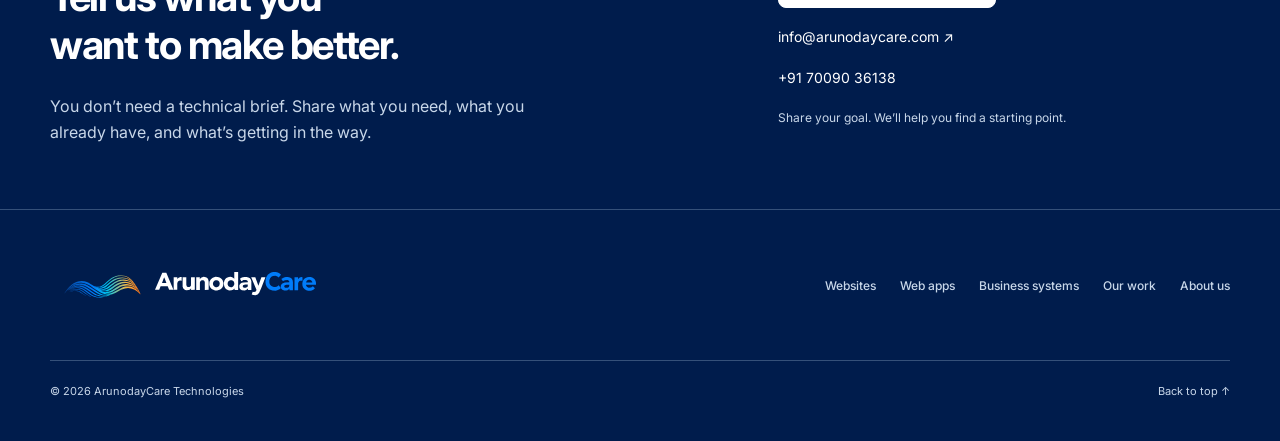
==== commit 9da7c07b: "Refresh font and stylesheet caches for the brand launch" ====
--- a/index.html
+++ b/index.html
@@ -1,4 +1,4 @@
-<!doctype html><html lang="en"><head><meta charset="utf-8"><meta name="viewport" content="width=device-width,initial-scale=1"><meta name="theme-color" content="#f7f7f4"><title>Websites, Web Apps & Business Systems | ArunodayCare Technologies</title><meta name="description" content="Explore website creation, revamps and maintenance, custom web apps, AI, analytics and automation. See live work by ArunodayCare."><link rel="canonical" href="https://arunodaycare.com/"><meta property="og:type" content="website"><meta property="og:title" content="Websites, Web Apps & Business Systems | ArunodayCare Technologies"><meta property="og:description" content="Explore website creation, revamps and maintenance, custom web apps, AI, analytics and automation. See live work by ArunodayCare."><meta property="og:image" content="https://arunodaycare.com/assets/identity/social-card.png"><meta name="twitter:card" content="summary_large_image"><link rel="icon" href="favicon.svg" type="image/svg+xml"><link rel="apple-touch-icon" href="assets/identity/apple-touch-icon.png"><link rel="stylesheet" href="assets/site.css?v=3"><script defer src="assets/site.js?v=2"></script><link rel="stylesheet" href="assets/analytics-consent.css"><link rel="stylesheet" href="assets/assistant-link.css?v=popup-1"><script defer src="assets/analytics-config.js"></script><script defer src="assets/analytics.js"></script><script defer src="assets/assistant-link.js?v=popup-1"></script><link rel="stylesheet" href="assets/brand.css?v=brand-1"></head><body><a class="skip" href="#main">Skip to content</a><header><div class="wrap header-inner"><a class="brand" href="index.html" aria-label="ArunodayCare home"><picture><source media="(max-width:800px)" srcset="assets/identity/arunodaycare-wordmark-color.svg"><img src="assets/identity/arunodaycare-horizontal-color.svg" alt="ArunodayCare" width="1600" height="400"></picture></a><button class="menu-button" type="button" aria-expanded="false" aria-controls="navigation" hidden>Menu <span aria-hidden="true">＋</span></button><nav id="navigation" aria-label="Main navigation"><a href="websites.html">Websites</a><a href="apps.html">Web apps</a><a href="business.html">Business systems</a><a href="work.html">Our work</a><a class="button small" href="#contact">Let’s talk ↗</a></nav></div></header><main id="main"><section class="hero wrap"><div class="hero-label"><span class="status-dot"></span> Websites · Web apps · Business systems</div><h1>What would you like<br>to <span class="gradient">make better?</span></h1><p class="lead">A website that represents you. An app that does the work.<br class="desktop"> A simpler way to run your business. Start with what you need.</p><a class="text-link" href="#services">Find your starting point <span aria-hidden="true">↓</span></a><div class="brand-hero-art" aria-hidden="true"><span class="art-label">Connected progress</span><img src="assets/identity/arunodaycare-symbol-color.svg" alt="" width="1200" height="520"><div class="art-caption"><span>Clear ideas.</span><span>Useful technology.</span></div><span class="art-rule"></span></div></section><section class="wrap service-section" id="services"><div class="section-head"><div><span class="eyebrow">Choose your starting point</span><h2>Three ways we can help.</h2></div><p>Explore only what matters to you.</p></div><div class="paths"><a class="path path-blue" href="websites.html"><div class="path-top"><span class="number">01 / WEBSITES</span><span class="path-arrow" aria-hidden="true">↗</span></div><h3>I need a website. <br>Or a better one.</h3><p>Create a new website, refresh an existing one, or keep it running smoothly.</p><span class="path-foot">Website creation · Revamp · Maintenance</span><span class="path-cta">Explore website services <span aria-hidden="true">→</span></span></a><a class="path" href="apps.html"><div class="path-top"><span class="number">02 / WEB APPS</span><span class="path-arrow" aria-hidden="true">↗</span></div><h3>I need an app <br>for my business.</h3><p>Turn a workflow or idea into a useful web application or installable PWA.</p><span class="path-foot">Custom applications · PWAs</span><span class="path-cta">Explore web apps <span aria-hidden="true">→</span></span></a><a class="path path-dark" href="business.html"><div class="path-top"><span class="number">03 / BUSINESS SYSTEMS</span><span class="path-arrow" aria-hidden="true">↗</span></div><h3>I need to work <br>smarter.</h3><p>Make sense of your data, automate repetitive tasks, or put AI to practical use.</p><span class="path-foot">AI · Analytics · Automation · Training</span><span class="path-cta">Explore business systems <span aria-hidden="true">→</span></span></a></div><p class="help-line">Not sure where to start? <a href="#contact">Tell us the problem. We’ll help you find the right approach ↗</a></p></section><section class="section wrap" id="selected-work"><div class="section-head"><div><span class="eyebrow">Selected work</span><h2>Less explaining.<br>More showing.</h2></div><a class="text-link" href="work.html">Explore all work ↗</a></div><div class="project-grid"><article class="project project-feature" id="beautefest" data-category="websites"><a class="project-image" href="https://beautefest.in/" target="_blank" rel="noopener noreferrer" aria-label="Visit BeauteFest (opens in a new tab)"><img src="assets/work/beautefest.png" alt="BeauteFest skincare and cosmetics website showing its beauty-store homepage" width="1280" height="720" loading="lazy"></a><div class="project-copy"><span class="eyebrow">Latest work · Retail website</span><h3>BeauteFest</h3><p>A responsive brand website with searchable beauty categories, makeup-service information, a WhatsApp enquiry planner and store directions.</p><p class="note">Live website · Design &amp; development</p><a class="text-link" href="https://beautefest.in/" target="_blank" rel="noopener noreferrer">Visit website <span aria-hidden="true">↗</span><span class="sr-only"> (opens in a new tab)</span></a></div></article><article class="project" id="lifeshots" data-category="websites"><a class="project-image" href="https://lifeshots.in/" target="_blank" rel="noopener noreferrer" aria-label="Visit LifeShots Photography (opens in a new tab)"><img src="assets/work/lifeshots.png" alt="LifeShots Photography public homepage preview" width="1265" height="712" loading="lazy"></a><div class="project-copy"><span class="eyebrow">Website revamp</span><h3>LifeShots Photography</h3><p>A visual redesign with photography collections, films, review summaries and a guided enquiry journey.</p><p class="note">Live website · Revamp & maintenance</p><a class="text-link" href="https://lifeshots.in/" target="_blank" rel="noopener noreferrer">Visit website <span aria-hidden="true">↗</span><span class="sr-only"> (opens in a new tab)</span></a></div></article><article class="project" id="windsor" data-category="websites"><a class="project-image" href="https://windsorembro.com/" target="_blank" rel="noopener noreferrer" aria-label="Visit Windsor Embro (opens in a new tab)"><img src="assets/work/windsor.png" alt="Windsor Embro public homepage preview" width="1265" height="712" loading="lazy"></a><div class="project-copy"><span class="eyebrow">Business website</span><h3>Windsor Embro</h3><p>A responsive brand website with a project collection, embroidery process, Amazon shop links and a custom brief planner.</p><p class="note">Live website · Design & development</p><a class="text-link" href="https://windsorembro.com/" target="_blank" rel="noopener noreferrer">Visit website <span aria-hidden="true">↗</span><span class="sr-only"> (opens in a new tab)</span></a></div></article></div><div class="app-strip"><div><span class="eyebrow">Built for everyday operations</span><h3>Meet SolarStock &amp; FeeFlow.</h3><p>Live applications for inventory management and tuition fee tracking.</p></div><a class="button" href="apps.html#examples">Explore our applications ↗</a></div></section><section class="about section" id="about"><div class="wrap about-grid"><div><span class="eyebrow">Why ArunodayCare?</span><h2>The care is<br>intentional.</h2></div><div><p class="lead">Your business deserves technology that’s easy to understand and built around how you work.</p><p>We start by understanding the problem, agree on what a useful outcome looks like, and build with attention to the details. We care about what happens after it is built.</p><div id="approach" class="steps"><span><b>01</b> Understand</span><span><b>02</b> Build &amp; review</span><span><b>03</b> Launch &amp; care</span></div></div></div></section><section class="contact" id="contact"><div class="wrap contact-grid"><div><span class="eyebrow">Let’s start with your goal</span><h2>Tell us what you<br>want to make better.</h2><p>You don’t need a technical brief. Share what you need, what you already have, and what’s getting in the way.</p></div><div class="contact-actions"><a class="button primary" href="https://wa.me/917009036138?text=Hi%2C%20I%20would%20like%20to%20discuss%20a%20technology%20project." target="_blank" rel="noopener noreferrer" data-analytics-event="whatsapp_click" data-analytics-placement="a technology project">Discuss on WhatsApp ↗</a><a href="mailto:info@arunodaycare.com?subject=a%20technology%20project" data-analytics-event="email_click" data-analytics-placement="contact">info@arunodaycare.com ↗</a><a href="tel:+917009036138" data-analytics-event="phone_click" data-analytics-placement="contact">+91 70090 36138</a><small>Share your goal. We’ll help you find a starting point.</small></div></div></section></main><footer class="wrap"><div class="footer-top"><a href="index.html" class="footer-brand" aria-label="ArunodayCare home"><img src="assets/identity/arunodaycare-horizontal-reverse-color.svg" alt="ArunodayCare" width="1600" height="400"></a><nav aria-label="Footer navigation"><a href="websites.html">Websites</a><a href="apps.html">Web apps</a><a href="business.html">Business systems</a><a href="work.html">Our work</a><a href="index.html#about">About us</a></nav></div><div class="footer-bottom"><span>© 2026 ArunodayCare Technologies</span><a href="#main">Back to top ↑</a></div></footer>
+<!doctype html><html lang="en"><head><meta charset="utf-8"><meta name="viewport" content="width=device-width,initial-scale=1"><meta name="theme-color" content="#f7f7f4"><title>Websites, Web Apps & Business Systems | ArunodayCare Technologies</title><meta name="description" content="Explore website creation, revamps and maintenance, custom web apps, AI, analytics and automation. See live work by ArunodayCare."><link rel="canonical" href="https://arunodaycare.com/"><meta property="og:type" content="website"><meta property="og:title" content="Websites, Web Apps & Business Systems | ArunodayCare Technologies"><meta property="og:description" content="Explore website creation, revamps and maintenance, custom web apps, AI, analytics and automation. See live work by ArunodayCare."><meta property="og:image" content="https://arunodaycare.com/assets/identity/social-card.png"><meta name="twitter:card" content="summary_large_image"><link rel="icon" href="favicon.svg" type="image/svg+xml"><link rel="apple-touch-icon" href="assets/identity/apple-touch-icon.png"><link rel="stylesheet" href="assets/site.css?v=3"><script defer src="assets/site.js?v=2"></script><link rel="stylesheet" href="assets/analytics-consent.css"><link rel="stylesheet" href="assets/assistant-link.css?v=popup-1"><script defer src="assets/analytics-config.js"></script><script defer src="assets/analytics.js"></script><script defer src="assets/assistant-link.js?v=popup-1"></script><link rel="stylesheet" href="assets/brand.css?v=brand-2"></head><body><a class="skip" href="#main">Skip to content</a><header><div class="wrap header-inner"><a class="brand" href="index.html" aria-label="ArunodayCare home"><picture><source media="(max-width:800px)" srcset="assets/identity/arunodaycare-wordmark-color.svg"><img src="assets/identity/arunodaycare-horizontal-color.svg" alt="ArunodayCare" width="1600" height="400"></picture></a><button class="menu-button" type="button" aria-expanded="false" aria-controls="navigation" hidden>Menu <span aria-hidden="true">＋</span></button><nav id="navigation" aria-label="Main navigation"><a href="websites.html">Websites</a><a href="apps.html">Web apps</a><a href="business.html">Business systems</a><a href="work.html">Our work</a><a class="button small" href="#contact">Let’s talk ↗</a></nav></div></header><main id="main"><section class="hero wrap"><div class="hero-label"><span class="status-dot"></span> Websites · Web apps · Business systems</div><h1>What would you like<br>to <span class="gradient">make better?</span></h1><p class="lead">A website that represents you. An app that does the work.<br class="desktop"> A simpler way to run your business. Start with what you need.</p><a class="text-link" href="#services">Find your starting point <span aria-hidden="true">↓</span></a><div class="brand-hero-art" aria-hidden="true"><span class="art-label">Connected progress</span><img src="assets/identity/arunodaycare-symbol-color.svg" alt="" width="1200" height="520"><div class="art-caption"><span>Clear ideas.</span><span>Useful technology.</span></div><span class="art-rule"></span></div></section><section class="wrap service-section" id="services"><div class="section-head"><div><span class="eyebrow">Choose your starting point</span><h2>Three ways we can help.</h2></div><p>Explore only what matters to you.</p></div><div class="paths"><a class="path path-blue" href="websites.html"><div class="path-top"><span class="number">01 / WEBSITES</span><span class="path-arrow" aria-hidden="true">↗</span></div><h3>I need a website. <br>Or a better one.</h3><p>Create a new website, refresh an existing one, or keep it running smoothly.</p><span class="path-foot">Website creation · Revamp · Maintenance</span><span class="path-cta">Explore website services <span aria-hidden="true">→</span></span></a><a class="path" href="apps.html"><div class="path-top"><span class="number">02 / WEB APPS</span><span class="path-arrow" aria-hidden="true">↗</span></div><h3>I need an app <br>for my business.</h3><p>Turn a workflow or idea into a useful web application or installable PWA.</p><span class="path-foot">Custom applications · PWAs</span><span class="path-cta">Explore web apps <span aria-hidden="true">→</span></span></a><a class="path path-dark" href="business.html"><div class="path-top"><span class="number">03 / BUSINESS SYSTEMS</span><span class="path-arrow" aria-hidden="true">↗</span></div><h3>I need to work <br>smarter.</h3><p>Make sense of your data, automate repetitive tasks, or put AI to practical use.</p><span class="path-foot">AI · Analytics · Automation · Training</span><span class="path-cta">Explore business systems <span aria-hidden="true">→</span></span></a></div><p class="help-line">Not sure where to start? <a href="#contact">Tell us the problem. We’ll help you find the right approach ↗</a></p></section><section class="section wrap" id="selected-work"><div class="section-head"><div><span class="eyebrow">Selected work</span><h2>Less explaining.<br>More showing.</h2></div><a class="text-link" href="work.html">Explore all work ↗</a></div><div class="project-grid"><article class="project project-feature" id="beautefest" data-category="websites"><a class="project-image" href="https://beautefest.in/" target="_blank" rel="noopener noreferrer" aria-label="Visit BeauteFest (opens in a new tab)"><img src="assets/work/beautefest.png" alt="BeauteFest skincare and cosmetics website showing its beauty-store homepage" width="1280" height="720" loading="lazy"></a><div class="project-copy"><span class="eyebrow">Latest work · Retail website</span><h3>BeauteFest</h3><p>A responsive brand website with searchable beauty categories, makeup-service information, a WhatsApp enquiry planner and store directions.</p><p class="note">Live website · Design &amp; development</p><a class="text-link" href="https://beautefest.in/" target="_blank" rel="noopener noreferrer">Visit website <span aria-hidden="true">↗</span><span class="sr-only"> (opens in a new tab)</span></a></div></article><article class="project" id="lifeshots" data-category="websites"><a class="project-image" href="https://lifeshots.in/" target="_blank" rel="noopener noreferrer" aria-label="Visit LifeShots Photography (opens in a new tab)"><img src="assets/work/lifeshots.png" alt="LifeShots Photography public homepage preview" width="1265" height="712" loading="lazy"></a><div class="project-copy"><span class="eyebrow">Website revamp</span><h3>LifeShots Photography</h3><p>A visual redesign with photography collections, films, review summaries and a guided enquiry journey.</p><p class="note">Live website · Revamp & maintenance</p><a class="text-link" href="https://lifeshots.in/" target="_blank" rel="noopener noreferrer">Visit website <span aria-hidden="true">↗</span><span class="sr-only"> (opens in a new tab)</span></a></div></article><article class="project" id="windsor" data-category="websites"><a class="project-image" href="https://windsorembro.com/" target="_blank" rel="noopener noreferrer" aria-label="Visit Windsor Embro (opens in a new tab)"><img src="assets/work/windsor.png" alt="Windsor Embro public homepage preview" width="1265" height="712" loading="lazy"></a><div class="project-copy"><span class="eyebrow">Business website</span><h3>Windsor Embro</h3><p>A responsive brand website with a project collection, embroidery process, Amazon shop links and a custom brief planner.</p><p class="note">Live website · Design & development</p><a class="text-link" href="https://windsorembro.com/" target="_blank" rel="noopener noreferrer">Visit website <span aria-hidden="true">↗</span><span class="sr-only"> (opens in a new tab)</span></a></div></article></div><div class="app-strip"><div><span class="eyebrow">Built for everyday operations</span><h3>Meet SolarStock &amp; FeeFlow.</h3><p>Live applications for inventory management and tuition fee tracking.</p></div><a class="button" href="apps.html#examples">Explore our applications ↗</a></div></section><section class="about section" id="about"><div class="wrap about-grid"><div><span class="eyebrow">Why ArunodayCare?</span><h2>The care is<br>intentional.</h2></div><div><p class="lead">Your business deserves technology that’s easy to understand and built around how you work.</p><p>We start by understanding the problem, agree on what a useful outcome looks like, and build with attention to the details. We care about what happens after it is built.</p><div id="approach" class="steps"><span><b>01</b> Understand</span><span><b>02</b> Build &amp; review</span><span><b>03</b> Launch &amp; care</span></div></div></div></section><section class="contact" id="contact"><div class="wrap contact-grid"><div><span class="eyebrow">Let’s start with your goal</span><h2>Tell us what you<br>want to make better.</h2><p>You don’t need a technical brief. Share what you need, what you already have, and what’s getting in the way.</p></div><div class="contact-actions"><a class="button primary" href="https://wa.me/917009036138?text=Hi%2C%20I%20would%20like%20to%20discuss%20a%20technology%20project." target="_blank" rel="noopener noreferrer" data-analytics-event="whatsapp_click" data-analytics-placement="a technology project">Discuss on WhatsApp ↗</a><a href="mailto:info@arunodaycare.com?subject=a%20technology%20project" data-analytics-event="email_click" data-analytics-placement="contact">info@arunodaycare.com ↗</a><a href="tel:+917009036138" data-analytics-event="phone_click" data-analytics-placement="contact">+91 70090 36138</a><small>Share your goal. We’ll help you find a starting point.</small></div></div></section></main><footer class="wrap"><div class="footer-top"><a href="index.html" class="footer-brand" aria-label="ArunodayCare home"><img src="assets/identity/arunodaycare-horizontal-reverse-color.svg" alt="ArunodayCare" width="1600" height="400"></a><nav aria-label="Footer navigation"><a href="websites.html">Websites</a><a href="apps.html">Web apps</a><a href="business.html">Business systems</a><a href="work.html">Our work</a><a href="index.html#about">About us</a></nav></div><div class="footer-bottom"><span>© 2026 ArunodayCare Technologies</span><a href="#main">Back to top ↑</a></div></footer>
 
 <a
     class="assistant-link"
--- a/assets/brand.css
+++ b/assets/brand.css
@@ -1,4 +1,4 @@
-@font-face{font-family:Inter;src:url('fonts/Inter.ttf') format('truetype');font-weight:100 900;font-style:normal;font-display:swap}
+@font-face{font-family:Inter;src:url('fonts/Inter.ttf?v=1.0.0') format('truetype');font-weight:100 900;font-style:normal;font-display:swap}
 :root{--bg:#FFFFFF;--surface:#FFFFFF;--text:#10243A;--muted:#536579;--line:#D7E1EC;--blue:#005BBB;--soft:#F3F7FB;--text-soft:#536579;--navy:#001C4C;--brand-blue:#007CFA;--cyan:#00C8EE;--orange:#FF8A1D;font-family:Inter,Arial,sans-serif}
 body{font-family:Inter,Arial,sans-serif;line-height:1.625;background:#fff;color:var(--text)}h1,h2,h3{color:var(--navy);font-weight:700;letter-spacing:-.035em}h1{font-size:56px;line-height:1.14}h2{font-size:40px;line-height:1.2}h3{line-height:1.3;font-weight:600}p{color:var(--muted)}a:focus-visible,button:focus-visible,summary:focus-visible{outline-color:var(--blue);border-radius:8px}.wrap{width:min(1180px,calc(100% - 80px))}.preview-banner{background:var(--navy);color:#fff;font-size:11px;line-height:1.4;padding-block:10px;letter-spacing:.02em}.preview-banner>.wrap{display:flex;justify-content:space-between;gap:16px}.preview-banner b{font-weight:600}.preview-version{color:#bdcde4}.preview-banner>.wrap>span:last-child{color:#bdcde4}.skip{background:var(--navy);color:white}header{background:rgba(255,255,255,.98);border-color:var(--line)}.header-inner{min-height:104px;gap:32px}.brand{display:block;flex-shrink:0;padding-block:4px}.brand picture{display:block}.brand img{width:280px;height:70px;object-fit:contain}nav{gap:24px}nav a{font-size:14px;font-weight:500;color:var(--text)}nav a:hover,nav a[aria-current]{color:var(--blue)}.button,.button.small,.button.primary{border-radius:8px;font-size:14px;font-weight:600;min-height:48px;padding:12px 24px}.button{border-color:var(--blue);color:var(--blue);background:#fff}.button.small,.button.primary{background:var(--blue);border-color:var(--blue);color:#fff}.button:hover{transform:none;background:#edf4fc}.button.small:hover,.button.primary:hover{background:var(--navy);border-color:var(--navy);color:#fff}.menu-button{border-radius:8px;color:var(--navy);border-color:var(--muted)}.eyebrow,.hero-label{letter-spacing:.1em;font-weight:600;font-size:11px;color:var(--blue)}.hero{padding-top:80px;padding-bottom:80px;min-height:490px}.hero-label{margin-bottom:24px}.status-dot{border-radius:0;width:24px;height:3px;background:var(--orange);box-shadow:none}.hero h1{max-width:670px;width:59%;font-size:56px;line-height:1.14}.gradient{background:none;-webkit-background-clip:initial;background-clip:initial;-webkit-text-fill-color:initial;color:var(--blue)}.hero .lead{max-width:625px;width:58%;font-size:18px;line-height:1.65;margin-top:24px;margin-bottom:24px}.hero .desktop{display:none}.text-link{font-size:14px;font-weight:600;color:var(--blue);border-bottom-color:#b4c9e0;padding-bottom:5px}.text-link:hover{color:var(--navy);border-bottom-color:var(--navy)}.brand-hero-art{position:absolute;right:0;top:80px;width:35%;height:320px;border-radius:16px;background:var(--soft);padding:32px;display:flex;flex-direction:column;justify-content:center;overflow:hidden}.brand-hero-art img{width:100%;height:auto;margin-top:16px;margin-bottom:12px;object-fit:contain}.art-label{font-size:10px;font-weight:600;letter-spacing:.12em;text-transform:uppercase;color:var(--muted)}.art-caption{display:flex;justify-content:space-between;gap:8px;font-size:12px;font-weight:500;color:var(--navy);margin-top:12px}.art-rule{position:absolute;bottom:0;left:32px;width:48px;height:4px;background:var(--orange)}.section{padding-block:80px}.section-tight{padding-top:16px}.service-section{padding-bottom:24px}.section-head{margin-bottom:32px}.section-head h2{font-size:36px}.section-head p{font-size:14px}.paths{gap:24px}.path{border-radius:16px;padding:32px;min-height:384px;box-shadow:none}.path:hover{transform:translateY(-3px);box-shadow:0 12px 24px #001c4c08;border-color:#8fa8c3}.path-blue{background:var(--soft);border-color:var(--line)}.path-dark{background:var(--navy);border-color:var(--navy)}.path-dark h3{color:#fff}.path-top{margin-bottom:32px}.number{color:var(--muted);font-size:10px;letter-spacing:.1em}.path h3{font-size:27px;line-height:1.25;letter-spacing:-.025em}.path p{font-size:14px;line-height:1.7}.path-arrow{color:var(--blue)}.path-dark .path-arrow{color:#fff}.path-dark p,.path-dark .number,.path-dark .path-foot{color:#c8d7e9}.path-foot{font-size:11px}.path-cta{font-size:13px;border-top-color:var(--line);color:var(--blue)}.path-dark .path-cta{border-top-color:#355079;color:#fff}.help-line{color:var(--muted)}.help-line a{color:var(--blue)}.project{border-radius:16px;box-shadow:none}.project-copy{padding:32px}.project-copy h3{font-size:26px}.project-copy .eyebrow{font-size:10px}.project-copy strong{color:var(--navy);font-weight:600}.project-copy .note,.note{color:var(--muted);font-size:12px}.project-image{background:var(--soft)}.project-feature .project-image img{min-height:320px}.app-strip{padding:32px;background:var(--soft);border:0;border-radius:16px; margin-top:32px}.app-strip .button{flex-shrink:0}.about{background:var(--soft)}.about-grid{gap:96px}.about .lead{color:var(--navy);font-size:20px}.about h2{font-size:40px}.steps{border-color:var(--line);gap:32px}.steps b{color:var(--blue)}.contact{background:var(--navy);padding-block:64px}.contact h2{color:white;font-size:40px}.contact .eyebrow{color:#c8d7e9}.contact p{color:#c8d7e9;font-size:16px}.contact-actions small{color:#c8d7e9}.contact .button.primary{background:white;color:var(--navy);border-color:white}.contact .button.primary:hover{background:var(--soft)}.contact-grid{gap:96px}.footer-brand{display:block}.footer-brand img{width:280px;height:70px;object-fit:contain}.footer-top{padding-block:40px}.footer-bottom{padding-bottom:40px;border-color:#355079;color:#c8d7e9}.footer-top nav a{color:#c8d7e9}.footer-top nav a:hover,.footer-bottom a:hover{color:white}footer.wrap{width:100%;padding-inline:max(40px,calc((100% - 1180px)/2));background:var(--navy);border-top:1px solid #355079}.footer-top nav{gap:24px}.page-intro{padding-block:64px}.page-intro h1{font-size:48px;line-height:1.17}.page-intro .lead{font-size:18px}.page-intro .eyebrow{margin-top:24px}.offer{border-top-color:var(--line);padding:24px 0 8px}.offer h3{font-size:24px}.offer p{font-size:16px}.split-note{gap:64px;padding-top:32px}.split-note h2{font-size:36px}.info-note{background:var(--soft);border-radius:16px;border-left:4px solid var(--brand-blue);padding:24px 32px}.info-note strong{color:var(--navy)}.details-list summary{color:var(--navy);font-size:22px;font-weight:500}.details-plus{color:var(--blue)}.example-panel{background:var(--soft);border-radius:16px;padding:40px;gap:48px}.example-orb{border-radius:16px;background:var(--navy);color:#fff}.filters button{border-radius:8px;font-size:14px;border-color:var(--muted);color:var(--muted);padding:12px 24px}.filters button[aria-pressed=true]{background:var(--navy);border-color:var(--navy);color:white}.back{color:var(--muted)}.example-panel .note{font-size:12px}.footer-brand img{max-width:100%}
 @media(max-width:1100px){.header-inner{gap:16px}.brand img{width:240px;height:60px}nav{gap:16px}nav a{font-size:13px}.button.small{padding:12px 16px}.path{padding:24px}.path h3{font-size:25px}.hero h1{font-size:52px}.hero-label{font-size:10px}.brand-hero-art{padding:24px}.art-caption{font-size:10px}.about-grid,.contact-grid{gap:48px}.footer-top{flex-direction:column}}
